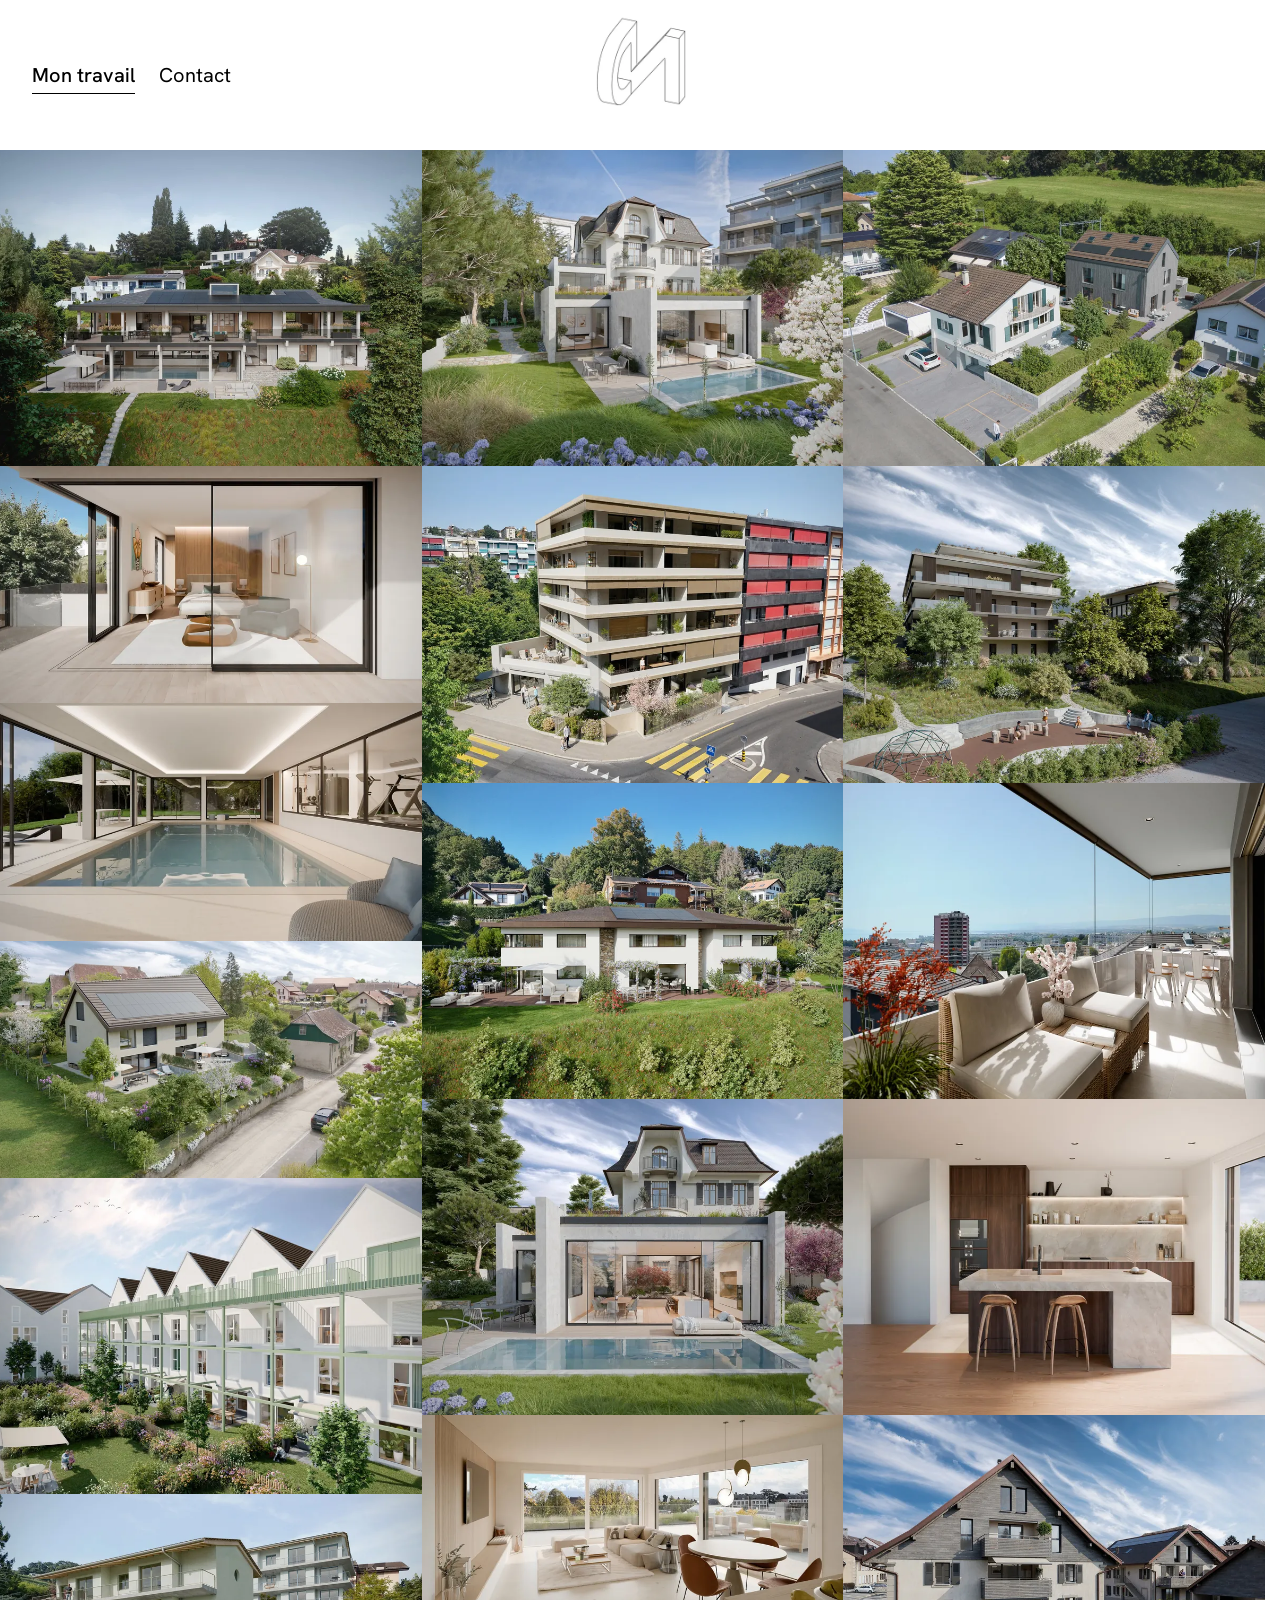
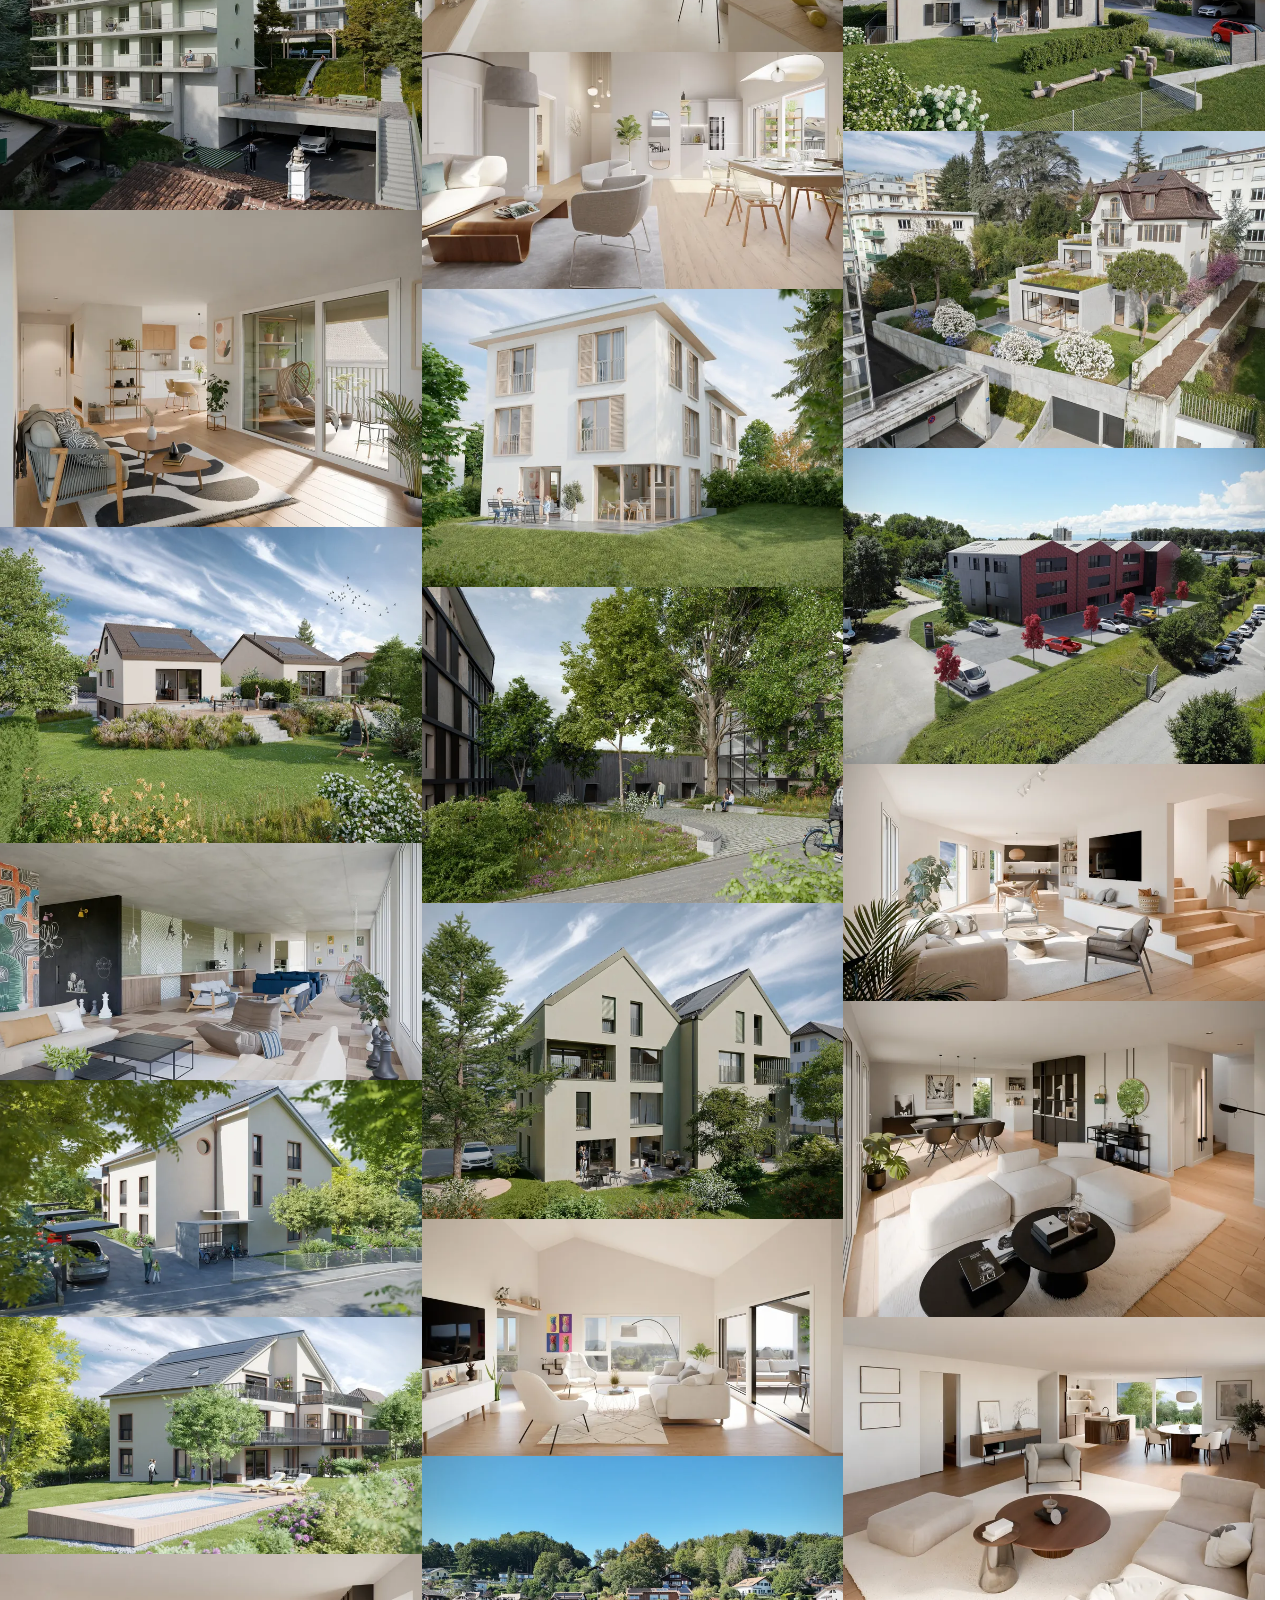
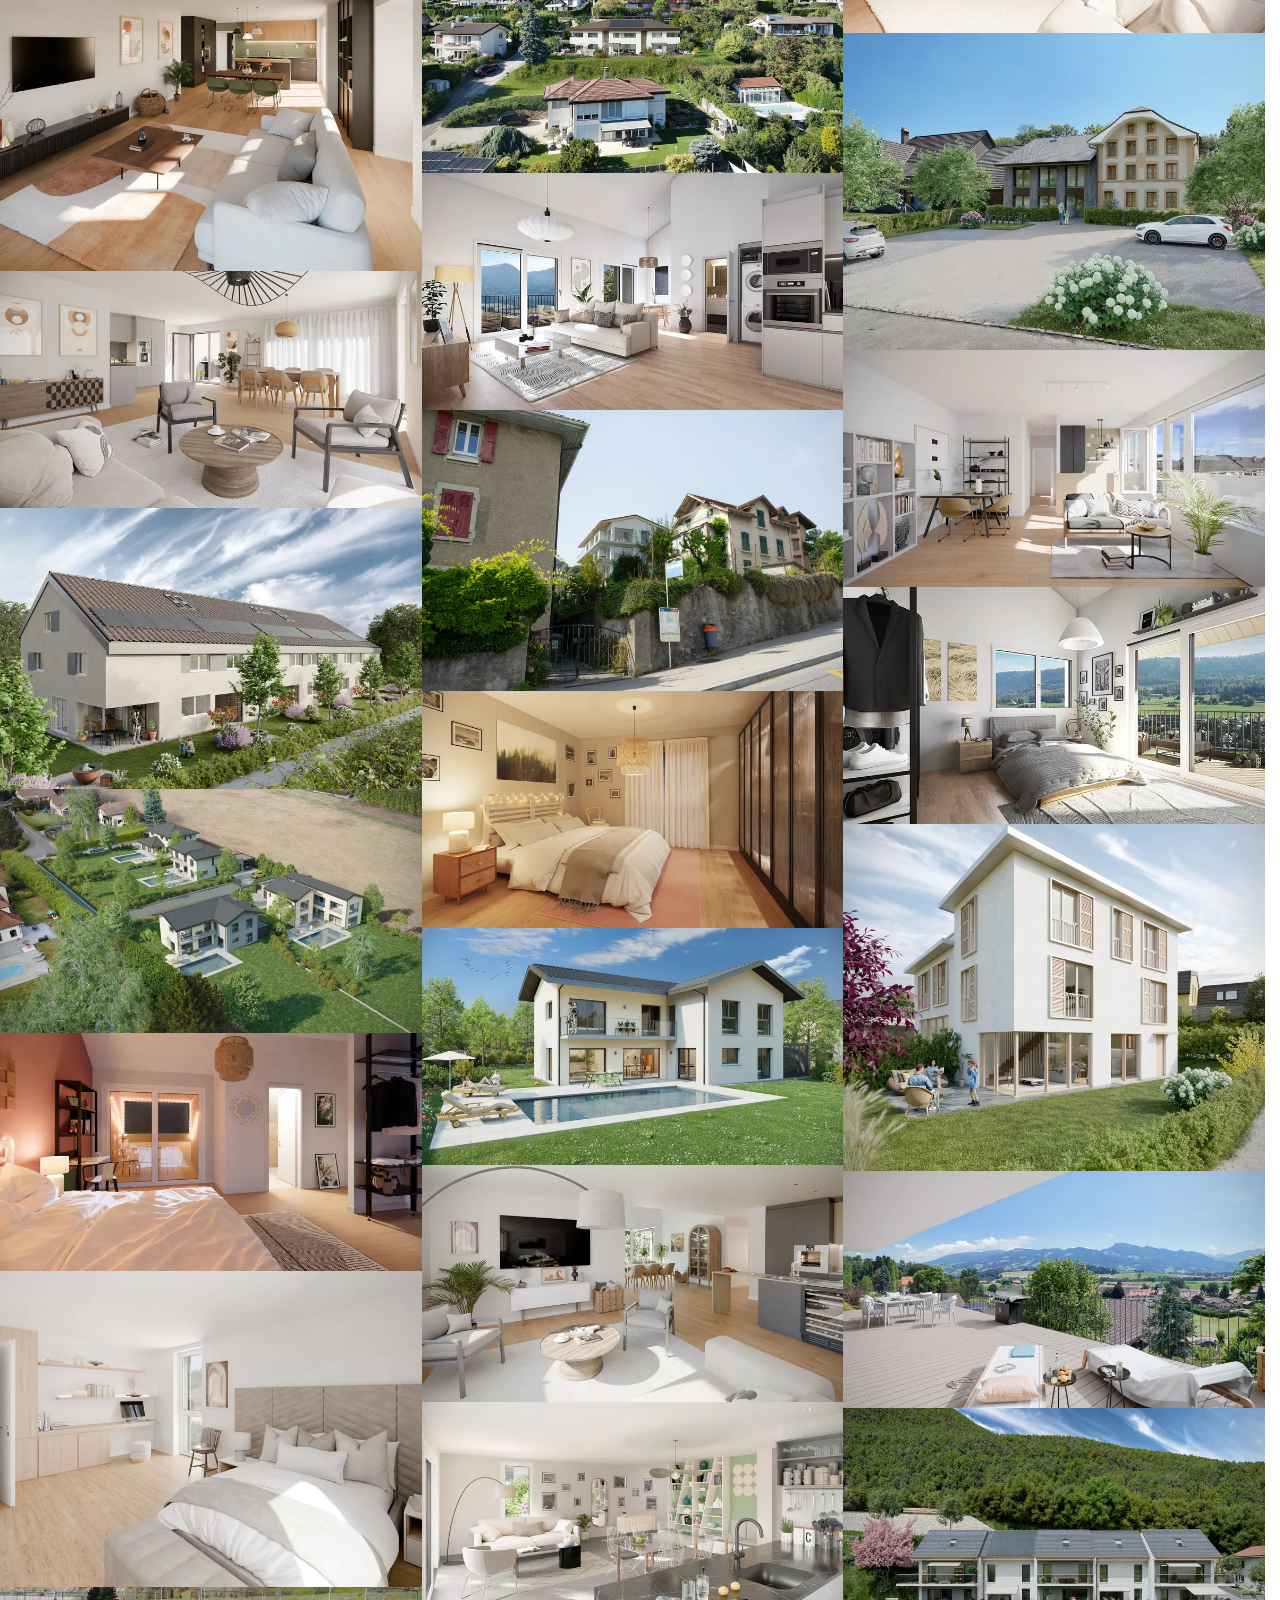
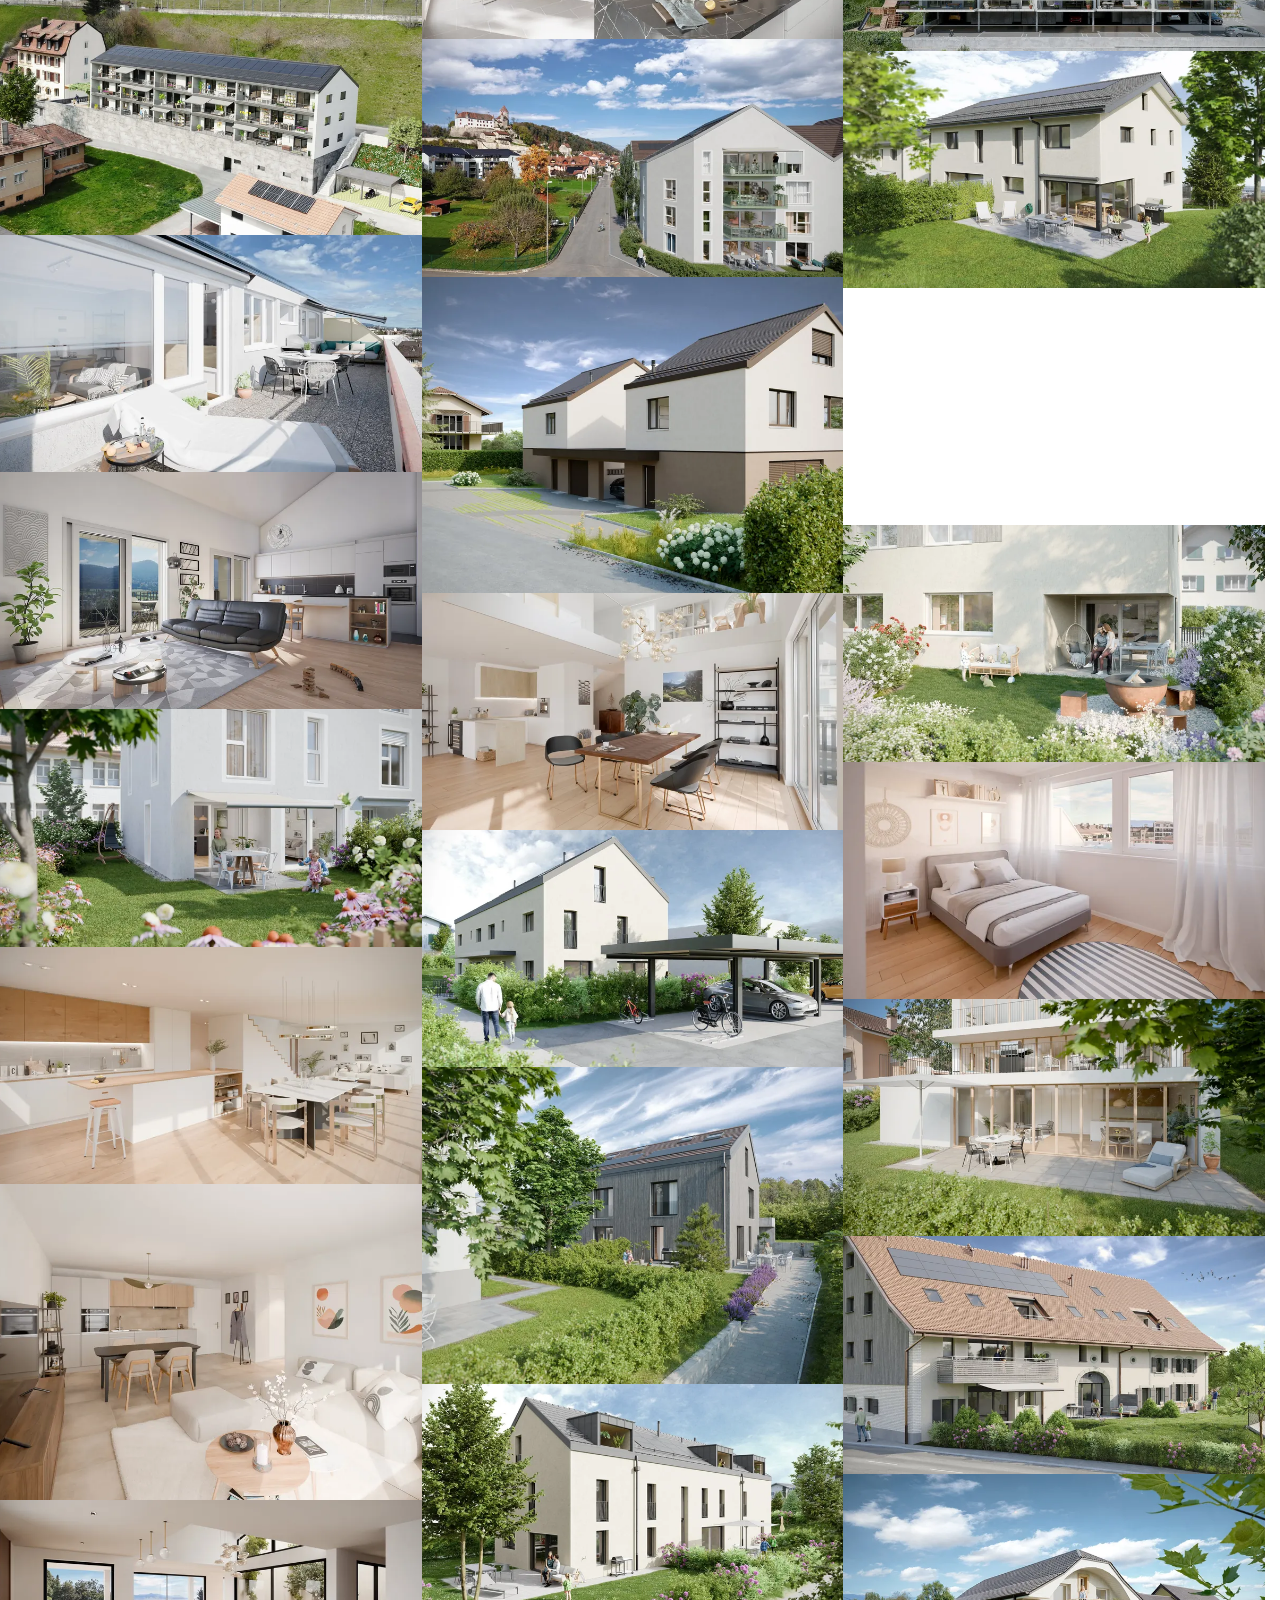
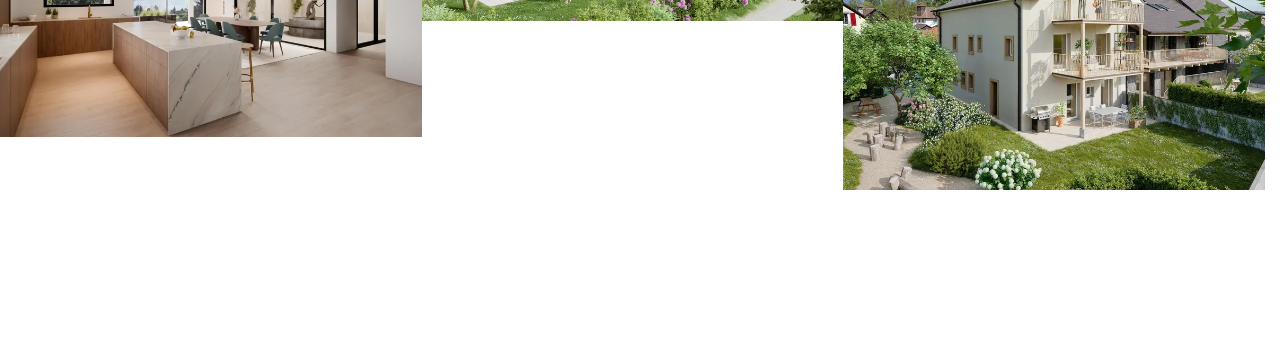
==== index.html @ b3e6cc23 "Publication du site (aperçu, sans CNAME)" ====
<!doctype html>
<html lang="fr">
<head>
<meta charset="utf-8">
<meta name="viewport" content="width=device-width, initial-scale=1">
<title>Nicolas Delacrétaz</title>
<meta name="description" content="Nicolas Delacrétaz, images de synthèse et visualisation architecturale, Lausanne.">
<meta property="og:type" content="website">
<meta property="og:title" content="Nicolas Delacrétaz">
<meta property="og:description" content="Nicolas Delacrétaz, images de synthèse et visualisation architecturale, Lausanne.">
<meta property="og:url" content="https://nicodela.com/">
<meta property="og:image" content="https://nicodela.com/img/full/001-vue-exterieure.jpg">
<meta property="og:image:width" content="2000">
<meta property="og:image:height" content="1500">
<meta property="og:locale" content="fr_CH">
<meta name="twitter:card" content="summary_large_image">
<link rel="icon" href="assets/logo/favicon.png" type="image/png">
<link rel="stylesheet" href="assets/css/fonts.css">
<link rel="stylesheet" href="assets/css/site.css">
<!-- Réglages (tailles et durées) : généré par « build.py html », après site.css pour
     que ses valeurs l'emportent. -->
<link rel="stylesheet" href="assets/css/reglages.css">
<!-- Les vignettes partent à `opacity: 0` et c'est `gallery.js` qui les révèle une à une.
     Sans lui, personne ne poserait `is-loaded` : la grille resterait blanche. -->
<noscript><style>.tile-front img, .tile-front video { opacity: 1; }</style></noscript>
</head>
<body>
<header class="site-header">
  <!-- Bloc de gauche : les deux liens, et sous eux la rangée des filtres. Tous deux ne font
       qu'une seule case de la grille à trois colonnes — celle de gauche —, si bien que la rangée
       des filtres se pose juste sous le trait du lien actif au lieu d'attendre le bas de la bande
       du logo. Ce qui pend sous les liens fait grandir l'en-tête ; les liens, eux, ne bougent pas
       (voir `.header-left`, feuille de style). Sur écran étroit, le bloc se dissout
       (`display: contents`) et les deux liens reprennent chacun un côté du logo. -->
  <div class="header-left">
    <nav class="site-nav" aria-label="Navigation principale">
      <a href="./" class="is-active">Mon travail</a>
      <a href="contact.html" class="">Contact</a>
      <!-- Trait du lien actif. Il vient après les deux liens : c'est une décoration, elle n'a
           rien à dire à un lecteur d'écran, et `nav.js` lui donne la position et la largeur du
           lien actif — au chargement, au redimensionnement et à chaque fois qu'il change. -->
      <span class="nav-bar" aria-hidden="true"></span>
      <!-- Sans JavaScript, le trait reste large de zéro : personne ne le dimensionne, et le lien
           actif ne serait plus signalé du tout sur ordinateur (sur écran étroit, le soulignement
           de texte est déjà de retour). On rend donc le soulignement d'origine et on retire le
           trait, qui n'a plus rien à dire. -->
      <noscript><style>.site-nav a.is-active { text-decoration: underline; text-underline-offset: 5px; } .nav-bar { display: none; }</style></noscript>
    </nav>
    <!-- Rangée des filtres, juste sous les deux liens : `build_html` ne la pose que sur
         l'accueil, seule page qui ait une galerie à filtrer, et laisse le marqueur vide ailleurs.
         Elle vient avec sa rangée de sous-étiquettes, repliée tant que « Image » n'est pas
         choisi. -->
    
  </div>
  <a href="./" class="site-logo" aria-label="Nicolas Delacrétaz, retour à l'accueil">
    <img class="logo-fallback" src="assets/logo/logo-poster.png" data-gif="assets/logo/logo.gif" width="124" height="124" alt="">
    <noscript><style>.logo-fallback[data-gif]{display:none}</style><img class="logo-fallback" src="assets/logo/logo.gif" width="124" height="124" alt=""></noscript>
    <canvas id="logo" width="180" height="180" aria-hidden="true" hidden></canvas>
  </a>
</header>

<main class="gallery">
  <div class="grid" id="grid" role="list">
<div class="cell" data-index="0" role="listitem">
  <div class="tile" data-kind="image" data-full-webp="img/full/001-vue-exterieure.webp" data-full-jpg="img/full/001-vue-exterieure.jpg" data-zoom-webm="" data-zoom-mp4="" data-pano-grid="" data-pano-full="" data-module="" data-w="2000" data-h="1500" data-caption="" data-logo="">
    <button class="tile-front" type="button" aria-label="Agrandir : Vue extérieure" style="--ar: 800 / 600">
      <picture>
        <source type="image/webp" srcset="img/thumb/001-vue-exterieure.webp">
        <img src="img/thumb/001-vue-exterieure.jpg" width="800" height="600" alt="Vue extérieure" loading="eager" decoding="async">
      </picture>
    </button>
  </div>
</div>
<div class="cell" data-index="1" role="listitem">
  <div class="tile" data-kind="image" data-full-webp="img/full/005-vue-exterieure.webp" data-full-jpg="img/full/005-vue-exterieure.jpg" data-zoom-webm="" data-zoom-mp4="" data-pano-grid="" data-pano-full="" data-module="" data-w="2000" data-h="1500" data-caption="" data-logo="">
    <button class="tile-front" type="button" aria-label="Agrandir : Vue extérieure" style="--ar: 800 / 600">
      <picture>
        <source type="image/webp" srcset="img/thumb/005-vue-exterieure.webp">
        <img src="img/thumb/005-vue-exterieure.jpg" width="800" height="600" alt="Vue extérieure" loading="eager" decoding="async">
      </picture>
    </button>
  </div>
</div>
<div class="cell" data-index="2" role="listitem">
  <div class="tile" data-kind="image" data-full-webp="img/full/006-vue-aerienne.webp" data-full-jpg="img/full/006-vue-aerienne.jpg" data-zoom-webm="" data-zoom-mp4="" data-pano-grid="" data-pano-full="" data-module="" data-w="2000" data-h="1500" data-caption="" data-logo="">
    <button class="tile-front" type="button" aria-label="Agrandir : Vue aérienne" style="--ar: 800 / 600">
      <picture>
        <source type="image/webp" srcset="img/thumb/006-vue-aerienne.webp">
        <img src="img/thumb/006-vue-aerienne.jpg" width="800" height="600" alt="Vue aérienne" loading="eager" decoding="async">
      </picture>
    </button>
  </div>
</div>
<div class="cell" data-index="3" role="listitem">
  <div class="tile" data-kind="image" data-full-webp="img/full/007-vue-interieure.webp" data-full-jpg="img/full/007-vue-interieure.jpg" data-zoom-webm="" data-zoom-mp4="" data-pano-grid="" data-pano-full="" data-module="" data-w="2000" data-h="1125" data-caption="" data-logo="">
    <button class="tile-front" type="button" aria-label="Agrandir : Vue intérieure" style="--ar: 800 / 450">
      <picture>
        <source type="image/webp" srcset="img/thumb/007-vue-interieure.webp">
        <img src="img/thumb/007-vue-interieure.jpg" width="800" height="450" alt="Vue intérieure" loading="lazy" decoding="async">
      </picture>
    </button>
  </div>
</div>
<div class="cell" data-index="4" role="listitem">
  <div class="tile" data-kind="image" data-full-webp="img/full/008-vue-aerienne.webp" data-full-jpg="img/full/008-vue-aerienne.jpg" data-zoom-webm="" data-zoom-mp4="" data-pano-grid="" data-pano-full="" data-module="" data-w="2000" data-h="1500" data-caption="" data-logo="">
    <button class="tile-front" type="button" aria-label="Agrandir : Vue aérienne" style="--ar: 800 / 600">
      <picture>
        <source type="image/webp" srcset="img/thumb/008-vue-aerienne.webp">
        <img src="img/thumb/008-vue-aerienne.jpg" width="800" height="600" alt="Vue aérienne" loading="lazy" decoding="async">
      </picture>
    </button>
  </div>
</div>
<div class="cell" data-index="5" role="listitem">
  <div class="tile" data-kind="image" data-full-webp="img/full/009-vue-exterieure.webp" data-full-jpg="img/full/009-vue-exterieure.jpg" data-zoom-webm="" data-zoom-mp4="" data-pano-grid="" data-pano-full="" data-module="" data-w="2000" data-h="1500" data-caption="" data-logo="">
    <button class="tile-front" type="button" aria-label="Agrandir : Vue extérieure" style="--ar: 800 / 600">
      <picture>
        <source type="image/webp" srcset="img/thumb/009-vue-exterieure.webp">
        <img src="img/thumb/009-vue-exterieure.jpg" width="800" height="600" alt="Vue extérieure" loading="lazy" decoding="async">
      </picture>
    </button>
  </div>
</div>
<div class="cell" data-index="6" role="listitem">
  <div class="tile" data-kind="image" data-full-webp="img/full/010-vue-exterieure.webp" data-full-jpg="img/full/010-vue-exterieure.jpg" data-zoom-webm="" data-zoom-mp4="" data-pano-grid="" data-pano-full="" data-module="" data-w="2000" data-h="1125" data-caption="" data-logo="">
    <button class="tile-front" type="button" aria-label="Agrandir : Vue extérieure" style="--ar: 800 / 450">
      <picture>
        <source type="image/webp" srcset="img/thumb/010-vue-exterieure.webp">
        <img src="img/thumb/010-vue-exterieure.jpg" width="800" height="450" alt="Vue extérieure" loading="lazy" decoding="async">
      </picture>
    </button>
  </div>
</div>
<div class="cell" data-index="7" role="listitem">
  <div class="tile" data-kind="image" data-full-webp="img/full/011-vue-aerienne.webp" data-full-jpg="img/full/011-vue-aerienne.jpg" data-zoom-webm="" data-zoom-mp4="" data-pano-grid="" data-pano-full="" data-module="" data-w="2000" data-h="1500" data-caption="" data-logo="">
    <button class="tile-front" type="button" aria-label="Agrandir : Vue aérienne" style="--ar: 800 / 600">
      <picture>
        <source type="image/webp" srcset="img/thumb/011-vue-aerienne.webp">
        <img src="img/thumb/011-vue-aerienne.jpg" width="800" height="600" alt="Vue aérienne" loading="lazy" decoding="async">
      </picture>
    </button>
  </div>
</div>
<div class="cell" data-index="8" role="listitem">
  <div class="tile" data-kind="image" data-full-webp="img/full/012-vue-exterieure.webp" data-full-jpg="img/full/012-vue-exterieure.jpg" data-zoom-webm="" data-zoom-mp4="" data-pano-grid="" data-pano-full="" data-module="" data-w="2000" data-h="1500" data-caption="" data-logo="">
    <button class="tile-front" type="button" aria-label="Agrandir : Vue extérieure" style="--ar: 800 / 600">
      <picture>
        <source type="image/webp" srcset="img/thumb/012-vue-exterieure.webp">
        <img src="img/thumb/012-vue-exterieure.jpg" width="800" height="600" alt="Vue extérieure" loading="lazy" decoding="async">
      </picture>
    </button>
  </div>
</div>
<div class="cell" data-index="9" role="listitem">
  <div class="tile" data-kind="image" data-full-webp="img/full/013-vue-aerienne.webp" data-full-jpg="img/full/013-vue-aerienne.jpg" data-zoom-webm="" data-zoom-mp4="" data-pano-grid="" data-pano-full="" data-module="" data-w="2000" data-h="1126" data-caption="" data-logo="">
    <button class="tile-front" type="button" aria-label="Agrandir : Vue aérienne" style="--ar: 800 / 450">
      <picture>
        <source type="image/webp" srcset="img/thumb/013-vue-aerienne.webp">
        <img src="img/thumb/013-vue-aerienne.jpg" width="800" height="450" alt="Vue aérienne" loading="lazy" decoding="async">
      </picture>
    </button>
  </div>
</div>
<div class="cell" data-index="10" role="listitem">
  <div class="tile" data-kind="image" data-full-webp="img/full/014-vue-exterieure.webp" data-full-jpg="img/full/014-vue-exterieure.jpg" data-zoom-webm="" data-zoom-mp4="" data-pano-grid="" data-pano-full="" data-module="" data-w="2000" data-h="1500" data-caption="" data-logo="">
    <button class="tile-front" type="button" aria-label="Agrandir : Vue extérieure" style="--ar: 800 / 600">
      <picture>
        <source type="image/webp" srcset="img/thumb/014-vue-exterieure.webp">
        <img src="img/thumb/014-vue-exterieure.jpg" width="800" height="600" alt="Vue extérieure" loading="lazy" decoding="async">
      </picture>
    </button>
  </div>
</div>
<div class="cell" data-index="11" role="listitem">
  <div class="tile" data-kind="image" data-full-webp="img/full/015-vue-interieure.webp" data-full-jpg="img/full/015-vue-interieure.jpg" data-zoom-webm="" data-zoom-mp4="" data-pano-grid="" data-pano-full="" data-module="" data-w="2000" data-h="1500" data-caption="" data-logo="">
    <button class="tile-front" type="button" aria-label="Agrandir : Vue intérieure" style="--ar: 800 / 600">
      <picture>
        <source type="image/webp" srcset="img/thumb/015-vue-interieure.webp">
        <img src="img/thumb/015-vue-interieure.jpg" width="800" height="600" alt="Vue intérieure" loading="lazy" decoding="async">
      </picture>
    </button>
  </div>
</div>
<div class="cell" data-index="12" role="listitem">
  <div class="tile" data-kind="image" data-full-webp="img/full/016-vue-exterieure.webp" data-full-jpg="img/full/016-vue-exterieure.jpg" data-zoom-webm="" data-zoom-mp4="" data-pano-grid="" data-pano-full="" data-module="" data-w="2000" data-h="1500" data-caption="" data-logo="">
    <button class="tile-front" type="button" aria-label="Agrandir : Vue extérieure" style="--ar: 800 / 600">
      <picture>
        <source type="image/webp" srcset="img/thumb/016-vue-exterieure.webp">
        <img src="img/thumb/016-vue-exterieure.jpg" width="800" height="600" alt="Vue extérieure" loading="lazy" decoding="async">
      </picture>
    </button>
  </div>
</div>
<div class="cell" data-index="13" role="listitem">
  <div class="tile" data-kind="image" data-full-webp="img/full/017-vue-exterieure.webp" data-full-jpg="img/full/017-vue-exterieure.jpg" data-zoom-webm="" data-zoom-mp4="" data-pano-grid="" data-pano-full="" data-module="" data-w="2000" data-h="1125" data-caption="" data-logo="">
    <button class="tile-front" type="button" aria-label="Agrandir : Vue extérieure" style="--ar: 800 / 450">
      <picture>
        <source type="image/webp" srcset="img/thumb/017-vue-exterieure.webp">
        <img src="img/thumb/017-vue-exterieure.jpg" width="800" height="450" alt="Vue extérieure" loading="lazy" decoding="async">
      </picture>
    </button>
  </div>
</div>
<div class="cell" data-index="14" role="listitem">
  <div class="tile" data-kind="image" data-full-webp="img/full/018-vue-exterieure.webp" data-full-jpg="img/full/018-vue-exterieure.jpg" data-zoom-webm="" data-zoom-mp4="" data-pano-grid="" data-pano-full="" data-module="" data-w="2000" data-h="1500" data-caption="" data-logo="">
    <button class="tile-front" type="button" aria-label="Agrandir : Vue extérieure" style="--ar: 800 / 600">
      <picture>
        <source type="image/webp" srcset="img/thumb/018-vue-exterieure.webp">
        <img src="img/thumb/018-vue-exterieure.jpg" width="800" height="600" alt="Vue extérieure" loading="lazy" decoding="async">
      </picture>
    </button>
  </div>
</div>
<div class="cell" data-index="15" role="listitem">
  <div class="tile" data-kind="image" data-full-webp="img/full/019-vue-aerienne.webp" data-full-jpg="img/full/019-vue-aerienne.jpg" data-zoom-webm="" data-zoom-mp4="" data-pano-grid="" data-pano-full="" data-module="" data-w="2000" data-h="1500" data-caption="" data-logo="">
    <button class="tile-front" type="button" aria-label="Agrandir : Vue aérienne" style="--ar: 800 / 600">
      <picture>
        <source type="image/webp" srcset="img/thumb/019-vue-aerienne.webp">
        <img src="img/thumb/019-vue-aerienne.jpg" width="800" height="600" alt="Vue aérienne" loading="lazy" decoding="async">
      </picture>
    </button>
  </div>
</div>
<div class="cell" data-index="16" role="listitem">
  <div class="tile" data-kind="image" data-full-webp="img/full/020-vue-exterieure.webp" data-full-jpg="img/full/020-vue-exterieure.jpg" data-zoom-webm="" data-zoom-mp4="" data-pano-grid="" data-pano-full="" data-module="" data-w="2000" data-h="1125" data-caption="" data-logo="">
    <button class="tile-front" type="button" aria-label="Agrandir : Vue extérieure" style="--ar: 800 / 450">
      <picture>
        <source type="image/webp" srcset="img/thumb/020-vue-exterieure.webp">
        <img src="img/thumb/020-vue-exterieure.jpg" width="800" height="450" alt="Vue extérieure" loading="lazy" decoding="async">
      </picture>
    </button>
  </div>
</div>
<div class="cell" data-index="17" role="listitem">
  <div class="tile" data-kind="image" data-full-webp="img/full/021-vue-aerienne.webp" data-full-jpg="img/full/021-vue-aerienne.jpg" data-zoom-webm="" data-zoom-mp4="" data-pano-grid="" data-pano-full="" data-module="" data-w="2000" data-h="1500" data-caption="" data-logo="">
    <button class="tile-front" type="button" aria-label="Agrandir : Vue aérienne" style="--ar: 800 / 600">
      <picture>
        <source type="image/webp" srcset="img/thumb/021-vue-aerienne.webp">
        <img src="img/thumb/021-vue-aerienne.jpg" width="800" height="600" alt="Vue aérienne" loading="lazy" decoding="async">
      </picture>
    </button>
  </div>
</div>
<div class="cell" data-index="18" role="listitem">
  <div class="tile" data-kind="image" data-full-webp="img/full/022-vue-interieure.webp" data-full-jpg="img/full/022-vue-interieure.jpg" data-zoom-webm="" data-zoom-mp4="" data-pano-grid="" data-pano-full="" data-module="" data-w="2000" data-h="1500" data-caption="" data-logo="">
    <button class="tile-front" type="button" aria-label="Agrandir : Vue intérieure" style="--ar: 800 / 600">
      <picture>
        <source type="image/webp" srcset="img/thumb/022-vue-interieure.webp">
        <img src="img/thumb/022-vue-interieure.jpg" width="800" height="600" alt="Vue intérieure" loading="lazy" decoding="async">
      </picture>
    </button>
  </div>
</div>
<div class="cell" data-index="19" role="listitem">
  <div class="tile" data-kind="image" data-full-webp="img/full/023-vue-exterieure.webp" data-full-jpg="img/full/023-vue-exterieure.jpg" data-zoom-webm="" data-zoom-mp4="" data-pano-grid="" data-pano-full="" data-module="" data-w="2000" data-h="1409" data-caption="" data-logo="">
    <button class="tile-front" type="button" aria-label="Agrandir : Vue extérieure" style="--ar: 800 / 564">
      <picture>
        <source type="image/webp" srcset="img/thumb/023-vue-exterieure.webp">
        <img src="img/thumb/023-vue-exterieure.jpg" width="800" height="564" alt="Vue extérieure" loading="lazy" decoding="async">
      </picture>
    </button>
  </div>
</div>
<div class="cell" data-index="20" role="listitem">
  <div class="tile" data-kind="image" data-full-webp="img/full/024-vue-interieure.webp" data-full-jpg="img/full/024-vue-interieure.jpg" data-zoom-webm="" data-zoom-mp4="" data-pano-grid="" data-pano-full="" data-module="" data-w="2000" data-h="1499" data-caption="" data-logo="">
    <button class="tile-front" type="button" aria-label="Agrandir : Vue intérieure" style="--ar: 800 / 600">
      <picture>
        <source type="image/webp" srcset="img/thumb/024-vue-interieure.webp">
        <img src="img/thumb/024-vue-interieure.jpg" width="800" height="600" alt="Vue intérieure" loading="lazy" decoding="async">
      </picture>
    </button>
  </div>
</div>
<div class="cell" data-index="21" role="listitem">
  <div class="tile" data-kind="image" data-full-webp="img/full/025-vue-exterieure.webp" data-full-jpg="img/full/025-vue-exterieure.jpg" data-zoom-webm="" data-zoom-mp4="" data-pano-grid="" data-pano-full="" data-module="" data-w="2000" data-h="1500" data-caption="" data-logo="">
    <button class="tile-front" type="button" aria-label="Agrandir : Vue extérieure" style="--ar: 800 / 600">
      <picture>
        <source type="image/webp" srcset="img/thumb/025-vue-exterieure.webp">
        <img src="img/thumb/025-vue-exterieure.jpg" width="800" height="600" alt="Vue extérieure" loading="lazy" decoding="async">
      </picture>
    </button>
  </div>
</div>
<div class="cell" data-index="22" role="listitem">
  <div class="tile" data-kind="image" data-full-webp="img/full/026-vue-exterieure.webp" data-full-jpg="img/full/026-vue-exterieure.jpg" data-zoom-webm="" data-zoom-mp4="" data-pano-grid="" data-pano-full="" data-module="" data-w="2000" data-h="1500" data-caption="" data-logo="">
    <button class="tile-front" type="button" aria-label="Agrandir : Vue extérieure" style="--ar: 800 / 600">
      <picture>
        <source type="image/webp" srcset="img/thumb/026-vue-exterieure.webp">
        <img src="img/thumb/026-vue-exterieure.jpg" width="800" height="600" alt="Vue extérieure" loading="lazy" decoding="async">
      </picture>
    </button>
  </div>
</div>
<div class="cell" data-index="23" role="listitem">
  <div class="tile" data-kind="image" data-full-webp="img/full/027-vue-interieure.webp" data-full-jpg="img/full/027-vue-interieure.jpg" data-zoom-webm="" data-zoom-mp4="" data-pano-grid="" data-pano-full="" data-module="" data-w="2000" data-h="1125" data-caption="" data-logo="">
    <button class="tile-front" type="button" aria-label="Agrandir : Vue intérieure" style="--ar: 800 / 450">
      <picture>
        <source type="image/webp" srcset="img/thumb/027-vue-interieure.webp">
        <img src="img/thumb/027-vue-interieure.jpg" width="800" height="450" alt="Vue intérieure" loading="lazy" decoding="async">
      </picture>
    </button>
  </div>
</div>
<div class="cell" data-index="24" role="listitem">
  <div class="tile" data-kind="image" data-full-webp="img/full/028-vue-exterieure.webp" data-full-jpg="img/full/028-vue-exterieure.jpg" data-zoom-webm="" data-zoom-mp4="" data-pano-grid="" data-pano-full="" data-module="" data-w="2000" data-h="1125" data-caption="" data-logo="">
    <button class="tile-front" type="button" aria-label="Agrandir : Vue extérieure" style="--ar: 800 / 450">
      <picture>
        <source type="image/webp" srcset="img/thumb/028-vue-exterieure.webp">
        <img src="img/thumb/028-vue-exterieure.jpg" width="800" height="450" alt="Vue extérieure" loading="lazy" decoding="async">
      </picture>
    </button>
  </div>
</div>
<div class="cell" data-index="25" role="listitem">
  <div class="tile" data-kind="image" data-full-webp="img/full/029-vue-exterieure.webp" data-full-jpg="img/full/029-vue-exterieure.jpg" data-zoom-webm="" data-zoom-mp4="" data-pano-grid="" data-pano-full="" data-module="" data-w="2000" data-h="1500" data-caption="" data-logo="">
    <button class="tile-front" type="button" aria-label="Agrandir : Vue extérieure" style="--ar: 800 / 600">
      <picture>
        <source type="image/webp" srcset="img/thumb/029-vue-exterieure.webp">
        <img src="img/thumb/029-vue-exterieure.jpg" width="800" height="600" alt="Vue extérieure" loading="lazy" decoding="async">
      </picture>
    </button>
  </div>
</div>
<div class="cell" data-index="26" role="listitem">
  <div class="tile" data-kind="image" data-full-webp="img/full/030-vue-interieure.webp" data-full-jpg="img/full/030-vue-interieure.jpg" data-zoom-webm="" data-zoom-mp4="" data-pano-grid="" data-pano-full="" data-module="" data-w="2000" data-h="1500" data-caption="" data-logo="">
    <button class="tile-front" type="button" aria-label="Agrandir : Vue intérieure" style="--ar: 800 / 600">
      <picture>
        <source type="image/webp" srcset="img/thumb/030-vue-interieure.webp">
        <img src="img/thumb/030-vue-interieure.jpg" width="800" height="600" alt="Vue intérieure" loading="lazy" decoding="async">
      </picture>
    </button>
  </div>
</div>
<div class="cell" data-index="27" role="listitem">
  <div class="tile" data-kind="image" data-full-webp="img/full/031-vue-exterieure.webp" data-full-jpg="img/full/031-vue-exterieure.jpg" data-zoom-webm="" data-zoom-mp4="" data-pano-grid="" data-pano-full="" data-module="" data-w="2000" data-h="1125" data-caption="" data-logo="">
    <button class="tile-front" type="button" aria-label="Agrandir : Vue extérieure" style="--ar: 800 / 450">
      <picture>
        <source type="image/webp" srcset="img/thumb/031-vue-exterieure.webp">
        <img src="img/thumb/031-vue-exterieure.jpg" width="800" height="450" alt="Vue extérieure" loading="lazy" decoding="async">
      </picture>
    </button>
  </div>
</div>
<div class="cell" data-index="28" role="listitem">
  <div class="tile" data-kind="image" data-full-webp="img/full/032-vue-interieure.webp" data-full-jpg="img/full/032-vue-interieure.jpg" data-zoom-webm="" data-zoom-mp4="" data-pano-grid="" data-pano-full="" data-module="" data-w="2000" data-h="1125" data-caption="" data-logo="">
    <button class="tile-front" type="button" aria-label="Agrandir : Vue intérieure" style="--ar: 800 / 450">
      <picture>
        <source type="image/webp" srcset="img/thumb/032-vue-interieure.webp">
        <img src="img/thumb/032-vue-interieure.jpg" width="800" height="450" alt="Vue intérieure" loading="lazy" decoding="async">
      </picture>
    </button>
  </div>
</div>
<div class="cell" data-index="29" role="listitem">
  <div class="tile" data-kind="image" data-full-webp="img/full/033-vue-exterieure.webp" data-full-jpg="img/full/033-vue-exterieure.jpg" data-zoom-webm="" data-zoom-mp4="" data-pano-grid="" data-pano-full="" data-module="" data-w="2000" data-h="1125" data-caption="" data-logo="">
    <button class="tile-front" type="button" aria-label="Agrandir : Vue extérieure" style="--ar: 800 / 450">
      <picture>
        <source type="image/webp" srcset="img/thumb/033-vue-exterieure.webp">
        <img src="img/thumb/033-vue-exterieure.jpg" width="800" height="450" alt="Vue extérieure" loading="lazy" decoding="async">
      </picture>
    </button>
  </div>
</div>
<div class="cell" data-index="30" role="listitem">
  <div class="tile" data-kind="image" data-full-webp="img/full/034-vue-interieure.webp" data-full-jpg="img/full/034-vue-interieure.jpg" data-zoom-webm="" data-zoom-mp4="" data-pano-grid="" data-pano-full="" data-module="" data-w="2000" data-h="1500" data-caption="" data-logo="">
    <button class="tile-front" type="button" aria-label="Agrandir : Vue intérieure" style="--ar: 800 / 600">
      <picture>
        <source type="image/webp" srcset="img/thumb/034-vue-interieure.webp">
        <img src="img/thumb/034-vue-interieure.jpg" width="800" height="600" alt="Vue intérieure" loading="lazy" decoding="async">
      </picture>
    </button>
  </div>
</div>
<div class="cell" data-index="31" role="listitem">
  <div class="tile" data-kind="image" data-full-webp="img/full/035-vue-aerienne.webp" data-full-jpg="img/full/035-vue-aerienne.jpg" data-zoom-webm="" data-zoom-mp4="" data-pano-grid="" data-pano-full="" data-module="" data-w="2000" data-h="1500" data-caption="" data-logo="">
    <button class="tile-front" type="button" aria-label="Agrandir : Vue aérienne" style="--ar: 800 / 600">
      <picture>
        <source type="image/webp" srcset="img/thumb/035-vue-aerienne.webp">
        <img src="img/thumb/035-vue-aerienne.jpg" width="800" height="600" alt="Vue aérienne" loading="lazy" decoding="async">
      </picture>
    </button>
  </div>
</div>
<div class="cell" data-index="32" role="listitem">
  <div class="tile" data-kind="image" data-full-webp="img/full/036-vue-interieure.webp" data-full-jpg="img/full/036-vue-interieure.jpg" data-zoom-webm="" data-zoom-mp4="" data-pano-grid="" data-pano-full="" data-module="" data-w="2000" data-h="1500" data-caption="" data-logo="">
    <button class="tile-front" type="button" aria-label="Agrandir : Vue intérieure" style="--ar: 800 / 600">
      <picture>
        <source type="image/webp" srcset="img/thumb/036-vue-interieure.webp">
        <img src="img/thumb/036-vue-interieure.jpg" width="800" height="600" alt="Vue intérieure" loading="lazy" decoding="async">
      </picture>
    </button>
  </div>
</div>
<div class="cell" data-index="33" role="listitem">
  <div class="tile" data-kind="image" data-full-webp="img/full/037-vue-exterieure.webp" data-full-jpg="img/full/037-vue-exterieure.jpg" data-zoom-webm="" data-zoom-mp4="" data-pano-grid="" data-pano-full="" data-module="" data-w="2000" data-h="1500" data-caption="" data-logo="">
    <button class="tile-front" type="button" aria-label="Agrandir : Vue extérieure" style="--ar: 800 / 600">
      <picture>
        <source type="image/webp" srcset="img/thumb/037-vue-exterieure.webp">
        <img src="img/thumb/037-vue-exterieure.jpg" width="800" height="600" alt="Vue extérieure" loading="lazy" decoding="async">
      </picture>
    </button>
  </div>
</div>
<div class="cell" data-index="34" role="listitem">
  <div class="tile" data-kind="image" data-full-webp="img/full/038-vue-interieure.webp" data-full-jpg="img/full/038-vue-interieure.jpg" data-zoom-webm="" data-zoom-mp4="" data-pano-grid="" data-pano-full="" data-module="" data-w="2000" data-h="1125" data-caption="" data-logo="">
    <button class="tile-front" type="button" aria-label="Agrandir : Vue intérieure" style="--ar: 800 / 450">
      <picture>
        <source type="image/webp" srcset="img/thumb/038-vue-interieure.webp">
        <img src="img/thumb/038-vue-interieure.jpg" width="800" height="450" alt="Vue intérieure" loading="lazy" decoding="async">
      </picture>
    </button>
  </div>
</div>
<div class="cell" data-index="35" role="listitem">
  <div class="tile" data-kind="image" data-full-webp="img/full/039-vue-exterieure.webp" data-full-jpg="img/full/039-vue-exterieure.jpg" data-zoom-webm="" data-zoom-mp4="" data-pano-grid="" data-pano-full="" data-module="" data-w="2000" data-h="1125" data-caption="" data-logo="">
    <button class="tile-front" type="button" aria-label="Agrandir : Vue extérieure" style="--ar: 800 / 450">
      <picture>
        <source type="image/webp" srcset="img/thumb/039-vue-exterieure.webp">
        <img src="img/thumb/039-vue-exterieure.jpg" width="800" height="450" alt="Vue extérieure" loading="lazy" decoding="async">
      </picture>
    </button>
  </div>
</div>
<div class="cell" data-index="36" role="listitem">
  <div class="tile" data-kind="image" data-full-webp="img/full/040-vue-interieure.webp" data-full-jpg="img/full/040-vue-interieure.jpg" data-zoom-webm="" data-zoom-mp4="" data-pano-grid="" data-pano-full="" data-module="" data-w="2000" data-h="1125" data-caption="" data-logo="">
    <button class="tile-front" type="button" aria-label="Agrandir : Vue intérieure" style="--ar: 800 / 450">
      <picture>
        <source type="image/webp" srcset="img/thumb/040-vue-interieure.webp">
        <img src="img/thumb/040-vue-interieure.jpg" width="800" height="450" alt="Vue intérieure" loading="lazy" decoding="async">
      </picture>
    </button>
  </div>
</div>
<div class="cell" data-index="37" role="listitem">
  <div class="tile" data-kind="image" data-full-webp="img/full/041-vue-exterieure.webp" data-full-jpg="img/full/041-vue-exterieure.jpg" data-zoom-webm="" data-zoom-mp4="" data-pano-grid="" data-pano-full="" data-module="" data-w="2000" data-h="1334" data-caption="" data-logo="">
    <button class="tile-front" type="button" aria-label="Agrandir : Vue extérieure" style="--ar: 800 / 533">
      <picture>
        <source type="image/webp" srcset="img/thumb/041-vue-exterieure.webp">
        <img src="img/thumb/041-vue-exterieure.jpg" width="800" height="533" alt="Vue extérieure" loading="lazy" decoding="async">
      </picture>
    </button>
  </div>
</div>
<div class="cell" data-index="38" role="listitem">
  <div class="tile" data-kind="image" data-full-webp="img/full/042-vue-aerienne.webp" data-full-jpg="img/full/042-vue-aerienne.jpg" data-zoom-webm="" data-zoom-mp4="" data-pano-grid="" data-pano-full="" data-module="" data-w="2000" data-h="1334" data-caption="" data-logo="">
    <button class="tile-front" type="button" aria-label="Agrandir : Vue aérienne" style="--ar: 800 / 533">
      <picture>
        <source type="image/webp" srcset="img/thumb/042-vue-aerienne.webp">
        <img src="img/thumb/042-vue-aerienne.jpg" width="800" height="533" alt="Vue aérienne" loading="lazy" decoding="async">
      </picture>
    </button>
  </div>
</div>
<div class="cell" data-index="39" role="listitem">
  <div class="tile" data-kind="image" data-full-webp="img/full/043-vue-interieure.webp" data-full-jpg="img/full/043-vue-interieure.jpg" data-zoom-webm="" data-zoom-mp4="" data-pano-grid="" data-pano-full="" data-module="" data-w="2000" data-h="1125" data-caption="" data-logo="">
    <button class="tile-front" type="button" aria-label="Agrandir : Vue intérieure" style="--ar: 800 / 450">
      <picture>
        <source type="image/webp" srcset="img/thumb/043-vue-interieure.webp">
        <img src="img/thumb/043-vue-interieure.jpg" width="800" height="450" alt="Vue intérieure" loading="lazy" decoding="async">
      </picture>
    </button>
  </div>
</div>
<div class="cell" data-index="40" role="listitem">
  <div class="tile" data-kind="image" data-full-webp="img/full/044-vue-exterieure.webp" data-full-jpg="img/full/044-vue-exterieure.jpg" data-zoom-webm="" data-zoom-mp4="" data-pano-grid="" data-pano-full="" data-module="" data-w="2000" data-h="1125" data-caption="" data-logo="">
    <button class="tile-front" type="button" aria-label="Agrandir : Vue extérieure" style="--ar: 800 / 450">
      <picture>
        <source type="image/webp" srcset="img/thumb/044-vue-exterieure.webp">
        <img src="img/thumb/044-vue-exterieure.jpg" width="800" height="450" alt="Vue extérieure" loading="lazy" decoding="async">
      </picture>
    </button>
  </div>
</div>
<div class="cell" data-index="41" role="listitem">
  <div class="tile" data-kind="image" data-full-webp="img/full/045-vue-aerienne.webp" data-full-jpg="img/full/045-vue-aerienne.jpg" data-zoom-webm="" data-zoom-mp4="" data-pano-grid="" data-pano-full="" data-module="" data-w="2000" data-h="1159" data-caption="" data-logo="">
    <button class="tile-front" type="button" aria-label="Agrandir : Vue aérienne" style="--ar: 800 / 464">
      <picture>
        <source type="image/webp" srcset="img/thumb/045-vue-aerienne.webp">
        <img src="img/thumb/045-vue-aerienne.jpg" width="800" height="464" alt="Vue aérienne" loading="lazy" decoding="async">
      </picture>
    </button>
  </div>
</div>
<div class="cell" data-index="42" role="listitem">
  <div class="tile" data-kind="image" data-full-webp="img/full/046-vue-exterieure.webp" data-full-jpg="img/full/046-vue-exterieure.jpg" data-zoom-webm="" data-zoom-mp4="" data-pano-grid="" data-pano-full="" data-module="" data-w="2000" data-h="1645" data-caption="" data-logo="">
    <button class="tile-front" type="button" aria-label="Agrandir : Vue extérieure" style="--ar: 800 / 658">
      <picture>
        <source type="image/webp" srcset="img/thumb/046-vue-exterieure.webp">
        <img src="img/thumb/046-vue-exterieure.jpg" width="800" height="658" alt="Vue extérieure" loading="lazy" decoding="async">
      </picture>
    </button>
  </div>
</div>
<div class="cell" data-index="43" role="listitem">
  <div class="tile" data-kind="image" data-full-webp="img/full/047-vue-exterieure.webp" data-full-jpg="img/full/047-vue-exterieure.jpg" data-zoom-webm="" data-zoom-mp4="" data-pano-grid="" data-pano-full="" data-module="" data-w="2000" data-h="1125" data-caption="" data-logo="">
    <button class="tile-front" type="button" aria-label="Agrandir : Vue extérieure" style="--ar: 800 / 450">
      <picture>
        <source type="image/webp" srcset="img/thumb/047-vue-exterieure.webp">
        <img src="img/thumb/047-vue-exterieure.jpg" width="800" height="450" alt="Vue extérieure" loading="lazy" decoding="async">
      </picture>
    </button>
  </div>
</div>
<div class="cell" data-index="44" role="listitem">
  <div class="tile" data-kind="image" data-full-webp="img/full/048-vue-interieure.webp" data-full-jpg="img/full/048-vue-interieure.jpg" data-zoom-webm="" data-zoom-mp4="" data-pano-grid="" data-pano-full="" data-module="" data-w="2000" data-h="1125" data-caption="" data-logo="">
    <button class="tile-front" type="button" aria-label="Agrandir : Vue intérieure" style="--ar: 800 / 450">
      <picture>
        <source type="image/webp" srcset="img/thumb/048-vue-interieure.webp">
        <img src="img/thumb/048-vue-interieure.jpg" width="800" height="450" alt="Vue intérieure" loading="lazy" decoding="async">
      </picture>
    </button>
  </div>
</div>
<div class="cell" data-index="45" role="listitem">
  <div class="tile" data-kind="image" data-full-webp="img/full/049-vue-interieure.webp" data-full-jpg="img/full/049-vue-interieure.jpg" data-zoom-webm="" data-zoom-mp4="" data-pano-grid="" data-pano-full="" data-module="" data-w="2000" data-h="1125" data-caption="" data-logo="">
    <button class="tile-front" type="button" aria-label="Agrandir : Vue intérieure" style="--ar: 800 / 450">
      <picture>
        <source type="image/webp" srcset="img/thumb/049-vue-interieure.webp">
        <img src="img/thumb/049-vue-interieure.jpg" width="800" height="450" alt="Vue intérieure" loading="lazy" decoding="async">
      </picture>
    </button>
  </div>
</div>
<div class="cell" data-index="46" role="listitem">
  <div class="tile" data-kind="image" data-full-webp="img/full/050-vue-exterieure.webp" data-full-jpg="img/full/050-vue-exterieure.jpg" data-zoom-webm="" data-zoom-mp4="" data-pano-grid="" data-pano-full="" data-module="" data-w="2000" data-h="1125" data-caption="" data-logo="">
    <button class="tile-front" type="button" aria-label="Agrandir : Vue extérieure" style="--ar: 800 / 450">
      <picture>
        <source type="image/webp" srcset="img/thumb/050-vue-exterieure.webp">
        <img src="img/thumb/050-vue-exterieure.jpg" width="800" height="450" alt="Vue extérieure" loading="lazy" decoding="async">
      </picture>
    </button>
  </div>
</div>
<div class="cell" data-index="47" role="listitem">
  <div class="tile" data-kind="image" data-full-webp="img/full/051-vue-interieure.webp" data-full-jpg="img/full/051-vue-interieure.jpg" data-zoom-webm="" data-zoom-mp4="" data-pano-grid="" data-pano-full="" data-module="" data-w="2000" data-h="1500" data-caption="" data-logo="">
    <button class="tile-front" type="button" aria-label="Agrandir : Vue intérieure" style="--ar: 800 / 600">
      <picture>
        <source type="image/webp" srcset="img/thumb/051-vue-interieure.webp">
        <img src="img/thumb/051-vue-interieure.jpg" width="800" height="600" alt="Vue intérieure" loading="lazy" decoding="async">
      </picture>
    </button>
  </div>
</div>
<div class="cell" data-index="48" role="listitem">
  <div class="tile" data-kind="image" data-full-webp="img/full/052-vue-interieure.webp" data-full-jpg="img/full/052-vue-interieure.jpg" data-zoom-webm="" data-zoom-mp4="" data-pano-grid="" data-pano-full="" data-module="" data-w="2000" data-h="1125" data-caption="" data-logo="">
    <button class="tile-front" type="button" aria-label="Agrandir : Vue intérieure" style="--ar: 800 / 450">
      <picture>
        <source type="image/webp" srcset="img/thumb/052-vue-interieure.webp">
        <img src="img/thumb/052-vue-interieure.jpg" width="800" height="450" alt="Vue intérieure" loading="lazy" decoding="async">
      </picture>
    </button>
  </div>
</div>
<div class="cell" data-index="49" role="listitem">
  <div class="tile" data-kind="image" data-full-webp="img/full/053-vue-aerienne.webp" data-full-jpg="img/full/053-vue-aerienne.jpg" data-zoom-webm="" data-zoom-mp4="" data-pano-grid="" data-pano-full="" data-module="" data-w="2000" data-h="1150" data-caption="" data-logo="">
    <button class="tile-front" type="button" aria-label="Agrandir : Vue aérienne" style="--ar: 800 / 460">
      <picture>
        <source type="image/webp" srcset="img/thumb/053-vue-aerienne.webp">
        <img src="img/thumb/053-vue-aerienne.jpg" width="800" height="460" alt="Vue aérienne" loading="lazy" decoding="async">
      </picture>
    </button>
  </div>
</div>
<div class="cell" data-index="50" role="listitem">
  <div class="tile" data-kind="image" data-full-webp="img/full/054-vue-aerienne.webp" data-full-jpg="img/full/054-vue-aerienne.jpg" data-zoom-webm="" data-zoom-mp4="" data-pano-grid="" data-pano-full="" data-module="" data-w="2000" data-h="1177" data-caption="" data-logo="">
    <button class="tile-front" type="button" aria-label="Agrandir : Vue aérienne" style="--ar: 800 / 471">
      <picture>
        <source type="image/webp" srcset="img/thumb/054-vue-aerienne.webp">
        <img src="img/thumb/054-vue-aerienne.jpg" width="800" height="471" alt="Vue aérienne" loading="lazy" decoding="async">
      </picture>
    </button>
  </div>
</div>
<div class="cell" data-index="51" role="listitem">
  <div class="tile" data-kind="image" data-full-webp="img/full/055-vue-exterieure.webp" data-full-jpg="img/full/055-vue-exterieure.jpg" data-zoom-webm="" data-zoom-mp4="" data-pano-grid="" data-pano-full="" data-module="" data-w="2000" data-h="1125" data-caption="" data-logo="">
    <button class="tile-front" type="button" aria-label="Agrandir : Vue extérieure" style="--ar: 800 / 450">
      <picture>
        <source type="image/webp" srcset="img/thumb/055-vue-exterieure.webp">
        <img src="img/thumb/055-vue-exterieure.jpg" width="800" height="450" alt="Vue extérieure" loading="lazy" decoding="async">
      </picture>
    </button>
  </div>
</div>
<div class="cell" data-index="52" role="listitem">
  <div class="tile" data-kind="image" data-full-webp="img/full/056-vue-exterieure.webp" data-full-jpg="img/full/056-vue-exterieure.jpg" data-zoom-webm="" data-zoom-mp4="" data-pano-grid="" data-pano-full="" data-module="" data-w="2000" data-h="1125" data-caption="" data-logo="">
    <button class="tile-front" type="button" aria-label="Agrandir : Vue extérieure" style="--ar: 800 / 450">
      <picture>
        <source type="image/webp" srcset="img/thumb/056-vue-exterieure.webp">
        <img src="img/thumb/056-vue-exterieure.jpg" width="800" height="450" alt="Vue extérieure" loading="lazy" decoding="async">
      </picture>
    </button>
  </div>
</div>
<div class="cell" data-index="53" role="listitem">
  <div class="tile" data-kind="image" data-full-webp="img/full/057-vue-exterieure.webp" data-full-jpg="img/full/057-vue-exterieure.jpg" data-zoom-webm="" data-zoom-mp4="" data-pano-grid="" data-pano-full="" data-module="" data-w="2000" data-h="1125" data-caption="" data-logo="">
    <button class="tile-front" type="button" aria-label="Agrandir : Vue extérieure" style="--ar: 800 / 450">
      <picture>
        <source type="image/webp" srcset="img/thumb/057-vue-exterieure.webp">
        <img src="img/thumb/057-vue-exterieure.jpg" width="800" height="450" alt="Vue extérieure" loading="lazy" decoding="async">
      </picture>
    </button>
  </div>
</div>
<div class="cell" data-index="54" role="listitem">
  <div class="tile" data-kind="image" data-full-webp="img/full/058-vue-exterieure.webp" data-full-jpg="img/full/058-vue-exterieure.jpg" data-zoom-webm="" data-zoom-mp4="" data-pano-grid="" data-pano-full="" data-module="" data-w="2000" data-h="1500" data-caption="" data-logo="">
    <button class="tile-front" type="button" aria-label="Agrandir : Vue extérieure" style="--ar: 800 / 600">
      <picture>
        <source type="image/webp" srcset="img/thumb/058-vue-exterieure.webp">
        <img src="img/thumb/058-vue-exterieure.jpg" width="800" height="600" alt="Vue extérieure" loading="lazy" decoding="async">
      </picture>
    </button>
  </div>
</div>
<div class="cell" data-index="55" role="listitem">
  <div class="tile" data-kind="image" data-full-webp="img/full/059-vue-interieure.webp" data-full-jpg="img/full/059-vue-interieure.jpg" data-zoom-webm="" data-zoom-mp4="" data-pano-grid="" data-pano-full="" data-module="" data-w="2000" data-h="1125" data-caption="" data-logo="">
    <button class="tile-front" type="button" aria-label="Agrandir : Vue intérieure" style="--ar: 800 / 450">
      <picture>
        <source type="image/webp" srcset="img/thumb/059-vue-interieure.webp">
        <img src="img/thumb/059-vue-interieure.jpg" width="800" height="450" alt="Vue intérieure" loading="lazy" decoding="async">
      </picture>
    </button>
  </div>
</div>
<div class="cell" data-index="56" role="listitem">
  <div class="tile" data-kind="image" data-full-webp="img/full/060-vue-interieure.webp" data-full-jpg="img/full/060-vue-interieure.jpg" data-zoom-webm="" data-zoom-mp4="" data-pano-grid="" data-pano-full="" data-module="" data-w="2000" data-h="1125" data-caption="" data-logo="">
    <button class="tile-front" type="button" aria-label="Agrandir : Vue intérieure" style="--ar: 800 / 450">
      <picture>
        <source type="image/webp" srcset="img/thumb/060-vue-interieure.webp">
        <img src="img/thumb/060-vue-interieure.jpg" width="800" height="450" alt="Vue intérieure" loading="lazy" decoding="async">
      </picture>
    </button>
  </div>
</div>
<div class="cell" data-index="57" role="listitem">
  <div class="tile" data-kind="image" data-full-webp="img/full/061-vue-exterieure.webp" data-full-jpg="img/full/061-vue-exterieure.jpg" data-zoom-webm="" data-zoom-mp4="" data-pano-grid="" data-pano-full="" data-module="" data-w="2000" data-h="1125" data-caption="" data-logo="">
    <button class="tile-front" type="button" aria-label="Agrandir : Vue extérieure" style="--ar: 800 / 450">
      <picture>
        <source type="image/webp" srcset="img/thumb/061-vue-exterieure.webp">
        <img src="img/thumb/061-vue-exterieure.jpg" width="800" height="450" alt="Vue extérieure" loading="lazy" decoding="async">
      </picture>
    </button>
  </div>
</div>
<div class="cell" data-index="58" role="listitem">
  <div class="tile" data-kind="image" data-full-webp="img/full/062-vue-interieure.webp" data-full-jpg="img/full/062-vue-interieure.jpg" data-zoom-webm="" data-zoom-mp4="" data-pano-grid="" data-pano-full="" data-module="" data-w="2000" data-h="1125" data-caption="" data-logo="">
    <button class="tile-front" type="button" aria-label="Agrandir : Vue intérieure" style="--ar: 800 / 450">
      <picture>
        <source type="image/webp" srcset="img/thumb/062-vue-interieure.webp">
        <img src="img/thumb/062-vue-interieure.jpg" width="800" height="450" alt="Vue intérieure" loading="lazy" decoding="async">
      </picture>
    </button>
  </div>
</div>
<div class="cell" data-index="59" role="listitem">
  <div class="tile" data-kind="image" data-full-webp="img/full/063-vue-exterieure.webp" data-full-jpg="img/full/063-vue-exterieure.jpg" data-zoom-webm="" data-zoom-mp4="" data-pano-grid="" data-pano-full="" data-module="" data-w="2000" data-h="1125" data-caption="" data-logo="">
    <button class="tile-front" type="button" aria-label="Agrandir : Vue extérieure" style="--ar: 800 / 450">
      <picture>
        <source type="image/webp" srcset="img/thumb/063-vue-exterieure.webp">
        <img src="img/thumb/063-vue-exterieure.jpg" width="800" height="450" alt="Vue extérieure" loading="lazy" decoding="async">
      </picture>
    </button>
  </div>
</div>
<div class="cell" data-index="60" role="listitem">
  <div class="tile" data-kind="image" data-full-webp="img/full/064-vue-interieure.webp" data-full-jpg="img/full/064-vue-interieure.jpg" data-zoom-webm="" data-zoom-mp4="" data-pano-grid="" data-pano-full="" data-module="" data-w="2000" data-h="1125" data-caption="" data-logo="">
    <button class="tile-front" type="button" aria-label="Agrandir : Vue intérieure" style="--ar: 800 / 450">
      <picture>
        <source type="image/webp" srcset="img/thumb/064-vue-interieure.webp">
        <img src="img/thumb/064-vue-interieure.jpg" width="800" height="450" alt="Vue intérieure" loading="lazy" decoding="async">
      </picture>
    </button>
  </div>
</div>
<div class="cell" data-index="61" role="listitem">
  <div class="tile" data-kind="image" data-full-webp="img/full/065-vue-exterieure.webp" data-full-jpg="img/full/065-vue-exterieure.jpg" data-zoom-webm="" data-zoom-mp4="" data-pano-grid="" data-pano-full="" data-module="" data-w="2000" data-h="1125" data-caption="" data-logo="">
    <button class="tile-front" type="button" aria-label="Agrandir : Vue extérieure" style="--ar: 800 / 450">
      <picture>
        <source type="image/webp" srcset="img/thumb/065-vue-exterieure.webp">
        <img src="img/thumb/065-vue-exterieure.jpg" width="800" height="450" alt="Vue extérieure" loading="lazy" decoding="async">
      </picture>
    </button>
  </div>
</div>
<div class="cell" data-index="62" role="listitem">
  <div class="tile" data-kind="image" data-full-webp="img/full/066-vue-interieure.webp" data-full-jpg="img/full/066-vue-interieure.jpg" data-zoom-webm="" data-zoom-mp4="" data-pano-grid="" data-pano-full="" data-module="" data-w="2000" data-h="1125" data-caption="" data-logo="">
    <button class="tile-front" type="button" aria-label="Agrandir : Vue intérieure" style="--ar: 800 / 450">
      <picture>
        <source type="image/webp" srcset="img/thumb/066-vue-interieure.webp">
        <img src="img/thumb/066-vue-interieure.jpg" width="800" height="450" alt="Vue intérieure" loading="lazy" decoding="async">
      </picture>
    </button>
  </div>
</div>
<div class="cell" data-index="63" role="listitem">
  <div class="tile" data-kind="image" data-full-webp="img/full/067-vue-exterieure.webp" data-full-jpg="img/full/067-vue-exterieure.jpg" data-zoom-webm="" data-zoom-mp4="" data-pano-grid="" data-pano-full="" data-module="" data-w="2000" data-h="1125" data-caption="" data-logo="">
    <button class="tile-front" type="button" aria-label="Agrandir : Vue extérieure" style="--ar: 800 / 450">
      <picture>
        <source type="image/webp" srcset="img/thumb/067-vue-exterieure.webp">
        <img src="img/thumb/067-vue-exterieure.jpg" width="800" height="450" alt="Vue extérieure" loading="lazy" decoding="async">
      </picture>
    </button>
  </div>
</div>
<div class="cell" data-index="64" role="listitem">
  <div class="tile" data-kind="image" data-full-webp="img/full/068-vue-exterieure.webp" data-full-jpg="img/full/068-vue-exterieure.jpg" data-zoom-webm="" data-zoom-mp4="" data-pano-grid="" data-pano-full="" data-module="" data-w="2000" data-h="1500" data-caption="" data-logo="">
    <button class="tile-front" type="button" aria-label="Agrandir : Vue extérieure" style="--ar: 800 / 600">
      <picture>
        <source type="image/webp" srcset="img/thumb/068-vue-exterieure.webp">
        <img src="img/thumb/068-vue-exterieure.jpg" width="800" height="600" alt="Vue extérieure" loading="lazy" decoding="async">
      </picture>
    </button>
  </div>
</div>
<div class="cell" data-index="65" role="listitem">
  <div class="tile" data-kind="image" data-full-webp="img/full/069-vue-interieure.webp" data-full-jpg="img/full/069-vue-interieure.jpg" data-zoom-webm="" data-zoom-mp4="" data-pano-grid="" data-pano-full="" data-module="" data-w="2000" data-h="1500" data-caption="" data-logo="">
    <button class="tile-front" type="button" aria-label="Agrandir : Vue intérieure" style="--ar: 800 / 600">
      <picture>
        <source type="image/webp" srcset="img/thumb/069-vue-interieure.webp">
        <img src="img/thumb/069-vue-interieure.jpg" width="800" height="600" alt="Vue intérieure" loading="lazy" decoding="async">
      </picture>
    </button>
  </div>
</div>
<div class="cell" data-index="66" role="listitem">
  <div class="tile" data-kind="image" data-full-webp="img/full/070-vue-exterieure.webp" data-full-jpg="img/full/070-vue-exterieure.jpg" data-zoom-webm="" data-zoom-mp4="" data-pano-grid="" data-pano-full="" data-module="" data-w="2000" data-h="1125" data-caption="" data-logo="">
    <button class="tile-front" type="button" aria-label="Agrandir : Vue extérieure" style="--ar: 800 / 450">
      <picture>
        <source type="image/webp" srcset="img/thumb/070-vue-exterieure.webp">
        <img src="img/thumb/070-vue-exterieure.jpg" width="800" height="450" alt="Vue extérieure" loading="lazy" decoding="async">
      </picture>
    </button>
  </div>
</div>
<div class="cell" data-index="67" role="listitem">
  <div class="tile" data-kind="image" data-full-webp="img/full/071-vue-exterieure.webp" data-full-jpg="img/full/071-vue-exterieure.jpg" data-zoom-webm="" data-zoom-mp4="" data-pano-grid="" data-pano-full="" data-module="" data-w="2000" data-h="1125" data-caption="" data-logo="">
    <button class="tile-front" type="button" aria-label="Agrandir : Vue extérieure" style="--ar: 800 / 450">
      <picture>
        <source type="image/webp" srcset="img/thumb/071-vue-exterieure.webp">
        <img src="img/thumb/071-vue-exterieure.jpg" width="800" height="450" alt="Vue extérieure" loading="lazy" decoding="async">
      </picture>
    </button>
  </div>
</div>
<div class="cell" data-index="68" role="listitem">
  <div class="tile" data-kind="image" data-full-webp="img/full/072-vue-aerienne.webp" data-full-jpg="img/full/072-vue-aerienne.jpg" data-zoom-webm="" data-zoom-mp4="" data-pano-grid="" data-pano-full="" data-module="" data-w="2000" data-h="1500" data-caption="" data-logo="">
    <button class="tile-front" type="button" aria-label="Agrandir : Vue aérienne" style="--ar: 800 / 600">
      <picture>
        <source type="image/webp" srcset="img/thumb/072-vue-aerienne.webp">
        <img src="img/thumb/072-vue-aerienne.jpg" width="800" height="600" alt="Vue aérienne" loading="lazy" decoding="async">
      </picture>
    </button>
  </div>
</div>
<div class="cell" data-index="69" role="listitem">
  <div class="tile" data-kind="image" data-full-webp="img/full/073-vue-interieure.webp" data-full-jpg="img/full/073-vue-interieure.jpg" data-zoom-webm="" data-zoom-mp4="" data-pano-grid="" data-pano-full="" data-module="" data-w="2000" data-h="1125" data-caption="" data-logo="">
    <button class="tile-front" type="button" aria-label="Agrandir : Vue intérieure" style="--ar: 800 / 450">
      <picture>
        <source type="image/webp" srcset="img/thumb/073-vue-interieure.webp">
        <img src="img/thumb/073-vue-interieure.jpg" width="800" height="450" alt="Vue intérieure" loading="lazy" decoding="async">
      </picture>
    </button>
  </div>
</div>
<div class="cell" data-index="70" role="listitem">
  <div class="tile" data-kind="image" data-full-webp="img/full/074-vue-exterieure.webp" data-full-jpg="img/full/074-vue-exterieure.jpg" data-zoom-webm="" data-zoom-mp4="" data-pano-grid="" data-pano-full="" data-module="" data-w="2000" data-h="1334" data-caption="" data-logo="">
    <button class="tile-front" type="button" aria-label="Agrandir : Vue extérieure" style="--ar: 800 / 533">
      <picture>
        <source type="image/webp" srcset="img/thumb/074-vue-exterieure.webp">
        <img src="img/thumb/074-vue-exterieure.jpg" width="800" height="533" alt="Vue extérieure" loading="lazy" decoding="async">
      </picture>
    </button>
  </div>
</div>
  </div>
</main>
<div class="zoom-backdrop" id="zoom-backdrop" hidden></div>
<button class="to-top" type="button" aria-label="Remonter" hidden>↑</button>
<!-- Le formulaire de contact vit ici, inerte, jusqu'à ce que `gallery.js` le clone au dos de la
     tuile retournée : un <template> n'est ni rendu, ni soumis, ni parcouru par les lecteurs d'écran. -->
<template id="contact-form-template">
<form class="contact-form" action="https://api.web3forms.com/submit" method="POST" data-key="b94933cb-7bd0-41ba-9986-ee2c4ccb145d">
  <input type="hidden" name="access_key" value="b94933cb-7bd0-41ba-9986-ee2c4ccb145d">
  <input type="hidden" name="subject" value="Contact nicodela.com">
  <input type="hidden" name="redirect" value="https://nicodela.com/merci.html">
  <input type="checkbox" name="botcheck" class="hp" tabindex="-1" autocomplete="off" aria-hidden="true">

  <!-- Seuls l'adresse et le message sont exigés : un visiteur qui écrit depuis son adresse
       professionnelle n'a rien d'autre à donner pour qu'on lui réponde. Les champs facultatifs ne
       portent donc aucune marque — c'est « (obligatoire) » qui signale l'exception. -->
  <!-- Un seul champ pour le nom, dans l'ordre où l'on se présente : « Nom / Prénom ». Deux
       champs pour la même chose obligeaient à choisir où écrire — et la moitié des visiteurs
       n'en remplissait qu'un. `autocomplete="name"` : le navigateur y verse le nom complet. -->
  <label>Nom / Prénom
    <input type="text" name="nom" autocomplete="name"></label>

  <label>Entreprise
    <input type="text" name="entreprise" autocomplete="organization"></label>

  <label>E-mail <span class="req">(obligatoire)</span>
    <input type="email" name="email" required autocomplete="email"></label>

  <label>Téléphone
    <input type="tel" name="telephone" autocomplete="tel"></label>

  <!-- Quatre lignes pour commencer : le champ grandit ensuite avec ce qu'on y écrit
       (`contact.js`), plutôt que de faire défiler un texte que l'on vient de taper. -->
  <label>Message <span class="req">(obligatoire)</span>
    <textarea name="message" rows="4" required></textarea></label>

  <button type="submit" class="btn btn-submit">Envoyer</button>
  <p class="form-error" hidden>L'envoi n'a pas abouti. Écrivez-moi directement à <a href="mailto:info@nicodela.com">info@nicodela.com</a>.</p>
</form>
<p class="form-success" hidden>Merci, votre message est envoyé. Je vous réponds rapidement.</p>

</template>
<!-- Les scripts de l'accueil : ils dépendent de ce que le site publie (réglage
     « publication »), et c'est `buildlib.publication` qui en tient l'ordre et les raisons. -->
<!-- La barre du lien actif : posée avant les autres modules, pour qu'elle soit en place
     dès que « Contact » ouvre sa carte sur l'accueil. -->
<script type="module" src="assets/js/nav.js"></script>
<script type="module" src="assets/js/logo.js"></script>
<script type="module" src="assets/js/to-top.js"></script>
<script type="module" src="assets/js/masonry.js"></script>
<script type="module" src="assets/js/gallery.js"></script>
</body>
</html>
---- assets/css/fonts.css ----
/* Hanken Grotesk, SIL Open Font License, auto-hébergée. Généré par build.py fonts. */
@font-face {
  font-family: 'Hanken Grotesk';
  font-style: normal;
  font-weight: 400 500;
  font-display: swap;
  src: url(../fonts/hanken-grotesk-latin-ext.woff2) format('woff2');
  unicode-range: U+0100-02BA, U+02BD-02C5, U+02C7-02CC, U+02CE-02D7, U+02DD-02FF, U+0304, U+0308, U+0329, U+1D00-1DBF, U+1E00-1E9F, U+1EF2-1EFF, U+2020, U+20A0-20AB, U+20AD-20C0, U+2113, U+2C60-2C7F, U+A720-A7FF;
}

@font-face {
  font-family: 'Hanken Grotesk';
  font-style: normal;
  font-weight: 400 500;
  font-display: swap;
  src: url(../fonts/hanken-grotesk-latin.woff2) format('woff2');
  unicode-range: U+0000-00FF, U+0131, U+0152-0153, U+02BB-02BC, U+02C6, U+02DA, U+02DC, U+0304, U+0308, U+0329, U+2000-206F, U+20AC, U+2122, U+2191, U+2193, U+2212, U+2215, U+FEFF, U+FFFD;
}
---- assets/css/site.css ----
:root{--ink: #000000;--paper: #ffffff;--accent: #253551;--zoom-ease: cubic-bezier(.22, .61, .36, 1);--fade-duration: .2s;--entrance-duration: .6s;--pulse-ms: .18s}*,*:before,*:after{box-sizing:border-box}html{scrollbar-gutter:stable;-webkit-text-size-adjust:100%}body{margin:0;background:var(--paper);color:var(--ink);font:400 var(--font-size, 16px)/1.5 "Hanken Grotesk",system-ui,sans-serif}a{color:inherit;text-decoration:none}a:hover{text-decoration:underline}a:focus-visible,button:focus-visible{outline:2px solid var(--accent);outline-offset:2px}.site-header{position:relative;z-index:15;display:grid;grid-template-columns:1fr auto 1fr;grid-template-rows:minmax(var(--header-h, 150px),auto);align-items:center;padding:0 16px 0 32px;gap:12px 16px;transition:opacity var(--dim-duration, .3s)}html.is-image-zoom .site-header{opacity:0;pointer-events:none}html.is-image-zoom .site-header:focus-within{opacity:1}.header-left{grid-column:1;grid-row:1;align-self:start;padding-top:max(0px,calc((var(--header-h, 150px) - 1.5em) / 2));display:flex;flex-direction:column;align-items:flex-start;min-width:0}.site-nav{position:relative;display:flex;gap:24px}.site-logo{grid-column:2;grid-row:1}.site-nav a{font-weight:400;white-space:nowrap;display:inline-block;transform-origin:left center;transition:transform .15s}.site-nav a:hover{text-decoration:none;transform:scale(1.05)}.site-nav a.is-active{font-weight:500}.nav-bar{position:absolute;top:calc(100% + 3px);left:0;width:0;height:1px;background:currentColor;pointer-events:none;transition:left .3s var(--zoom-ease),width .3s var(--zoom-ease)}@keyframes nav-bar-pulse{50%{transform:scaleX(1.25)}}@keyframes nav-link-pulse{50%{transform:scale(1.06)}}.nav-bar.is-pulse{transform-origin:center;animation:nav-bar-pulse var(--pulse-ms, .18s) var(--zoom-ease)}.site-nav a.is-pulse{animation:nav-link-pulse var(--pulse-ms, .18s) var(--zoom-ease)}.site-filters{position:relative;max-width:100%;margin-top:12px;display:flex;flex-wrap:nowrap;align-items:center;gap:20px;padding-bottom:8px;font-size:14px;overflow-x:auto;scrollbar-width:thin;transition:transform .25s var(--zoom-ease),opacity .25s,visibility .25s}.site-filter{flex:0 0 auto;padding:0;border:0;background:none;color:inherit;font:inherit;font-weight:400;line-height:1.5;white-space:nowrap;cursor:pointer;transform-origin:left center;transition:transform .15s}.site-filter:hover{transform:scale(1.05)}.site-filter.is-active{font-weight:500}.filters-bar{position:absolute;top:calc(100% - 5px);left:0;width:0;height:1px;background:currentColor;pointer-events:none;transition:left .3s var(--zoom-ease),width .3s var(--zoom-ease)}.site-filters.is-away{transform:translate(-24px);opacity:0;visibility:hidden}.site-filters.is-entrant{transform:translate(24px);opacity:0;transition:none}.site-subfilters{max-width:100%;max-height:0;overflow:hidden;visibility:hidden;transition:max-height .25s var(--zoom-ease),transform .25s var(--zoom-ease),opacity .25s,visibility .25s}.site-subfilters.is-shown{max-height:48px;visibility:visible}.subfilters-row{position:relative;display:flex;flex-wrap:nowrap;align-items:center;gap:20px;padding:4px 0 8px;font-size:14px;overflow-x:auto;scrollbar-width:thin;transform:translate(-24px);opacity:0;transition:transform .25s var(--zoom-ease),opacity .25s}.site-subfilters.is-shown .subfilters-row{transform:none;opacity:1}.subfilters-bar{position:absolute;top:calc(100% - 5px);left:0;width:0;height:1px;background:currentColor;pointer-events:none;transition:left .3s var(--zoom-ease),width .3s var(--zoom-ease)}.site-subfilters.is-away{transform:translate(-24px);opacity:0;visibility:hidden}.site-subfilters.is-entrant{transform:translate(24px);opacity:0;transition:none}.site-logo{display:block;line-height:0;justify-self:center}.site-logo:hover{text-decoration:none}#logo{width:var(--logo-size, 124px);height:var(--logo-size, 124px);display:block}.logo-fallback{display:block;width:var(--logo-size, 124px);height:var(--logo-size, 124px)}#logo[hidden],.logo-fallback[hidden]{display:none}.btn{display:inline-block;padding:14px 60px;border:1px solid var(--accent);border-radius:300px;color:var(--accent);background:transparent;font:inherit;text-align:center;cursor:pointer;transition:background-color .15s,color .15s}.btn:hover{background:var(--accent);color:var(--paper);text-decoration:none}@media(max-width:639px){.site-header{gap:0 8px;padding:0 16px}.header-left,.site-nav{display:contents}.site-nav a:first-of-type{grid-column:1;grid-row:1;justify-self:start;align-self:end}.site-nav a:last-of-type{grid-column:3;grid-row:1;justify-self:end;align-self:end;transform-origin:right center}.site-filters{grid-column:1 / -1;margin-top:8px}.site-subfilters{grid-column:1 / -1}.site-nav a.is-active{text-decoration:underline;text-underline-offset:5px;text-decoration-thickness:1px}.nav-bar{display:none}.btn{padding:12px 24px}}.to-top{position:fixed;right:16px;bottom:16px;z-index:30;display:none;width:40px;height:40px;padding:0;border:1px solid var(--accent);border-radius:50%;background:var(--paper);color:var(--accent);font:inherit;line-height:1;cursor:pointer;opacity:0;visibility:hidden;transition:opacity .2s,visibility .2s}@media(max-width:639px){.to-top{display:block}}.to-top.is-visible{opacity:1;visibility:visible}.to-top[hidden]{display:none}html.zoom-lock .to-top{opacity:0;visibility:hidden}main{padding:8px 40px 60px}main.gallery{padding:0 0 60px}.grid{margin:0;padding:0;max-width:none}.grid:not(.is-masonry){display:grid;grid-template-columns:repeat(3,1fr);gap:0}@media(max-width:1023px){.grid:not(.is-masonry){grid-template-columns:repeat(2,1fr)}}@media(max-width:639px){.grid:not(.is-masonry){grid-template-columns:1fr}main{padding:8px 20px 40px}}.grid.is-masonry{display:flex;align-items:flex-start;gap:0}.col{flex:1 1 0;min-width:0;display:flex;flex-direction:column;gap:0}.cell{margin:0;transition:opacity var(--dim-duration, .3s)}.cell.is-filtering-out,.cell.is-filtering-in{opacity:0}.cell.is-filtered-out{display:none}.grid.is-entering .cell{opacity:0;transform:translateY(24px);transition:opacity var(--entrance-duration) var(--zoom-ease),transform var(--entrance-duration) var(--zoom-ease)}.grid.is-entering.is-entered .cell{opacity:1;transform:none}.tile{display:block;position:relative;width:100%;color:inherit;transition:visibility var(--dim-duration, .3s)}.tile-front{position:relative;aspect-ratio:var(--ar, 4 / 3);overflow:hidden;display:block;width:100%;padding:0;border:0;background:none;color:inherit;font:inherit;cursor:pointer}@media(hover:hover)and (pointer:fine){.cell:hover .tile:not(.is-fixed) .tile-front picture,.cell:hover .tile:not(.is-fixed) .tile-front canvas,.cell:hover .tile:not(.is-fixed) .tile-front .tile-3d,.cell:hover .tile:not(.is-fixed) .tile-front video{transform:scale(var(--hover-scale, 1.015))}}.grid.is-pulse .tile-front picture,.grid.is-pulse .tile-front canvas,.grid.is-pulse .tile-front .tile-3d,.grid.is-pulse .tile-front video{transform:scale(var(--hover-scale, 1.015))}.tile.is-fixed .tile-front{backface-visibility:hidden}.tile picture,.tile img,.tile video{display:block;width:100%;height:auto}.tile-front picture{position:absolute;inset:-1px;width:auto;height:auto;transform-origin:center;transition:transform var(--hover-ms, .3s) var(--zoom-ease)}.tile-front img{width:100%;height:100%;object-fit:cover}.tile-front video{position:absolute;inset:-1px;width:calc(100% + 2px);height:calc(100% + 2px);object-fit:cover;transform-origin:center;transition:transform var(--hover-ms, .3s) var(--zoom-ease)}.tile-front canvas{position:absolute;inset:-1px;width:calc(100% + 2px);height:calc(100% + 2px);display:block;transform-origin:center;touch-action:pan-y;user-select:none;-webkit-user-select:none;opacity:0;transition:opacity var(--thumb-fade, .5s) ease-out,transform var(--hover-ms, .3s) var(--zoom-ease)}.tile-front canvas.is-ready{opacity:1}.tile-front .tile-3d{position:absolute;inset:-1px;width:calc(100% + 2px);height:calc(100% + 2px);display:block;transform-origin:center;touch-action:pan-y;user-select:none;-webkit-user-select:none;opacity:0;transition:opacity var(--thumb-fade, .5s) ease-out,transform var(--hover-ms, .3s) var(--zoom-ease)}.tile-front .tile-3d.is-ready{opacity:1}.tile-front canvas.tile-pano{cursor:grab}.tile-front canvas.tile-pano.is-dragging{cursor:grabbing}.pano-badge{position:absolute;right:8px;bottom:8px;display:flex;padding:4px;border-radius:999px;background:#0006;color:var(--paper);line-height:0;opacity:.85;pointer-events:none;transition:opacity var(--dim-duration, .3s)}.pano-badge svg{display:block}.pano-badge text{font-family:Hanken Grotesk,system-ui,sans-serif;font-weight:500}.tile.is-fixed .pano-badge{opacity:0}.tile-front img,.tile-front video{opacity:0;transition:opacity var(--thumb-fade, .5s) ease-out}.tile-front img.is-loaded,.tile-front video.is-loaded{opacity:1}.tile .tile-hd{backface-visibility:hidden}.tile-front:focus-visible{outline:2px solid var(--accent);outline-offset:2px}.tile .tile-hd{position:absolute;inset:0;width:100%;height:100%;object-fit:cover;opacity:0;transition:opacity var(--hd-fade, .15s);pointer-events:none}.tile .tile-hd.is-ready{opacity:1}.tile.is-fixed .tile-hd{object-fit:contain}.grid.is-zoomed .cell:not(.is-open){opacity:0;pointer-events:none}.grid.is-zoomed .cell:not(.is-open) .tile{visibility:hidden}.tile.is-fixed{position:fixed;z-index:20;cursor:pointer;transform-style:preserve-3d;will-change:transform;transition:transform var(--zoom-duration, .65s) var(--zoom-ease),opacity var(--dim-duration, .3s)}.tile.is-fixed .tile-front{height:100%;aspect-ratio:auto}.tile.is-fixed .tile-front picture,.tile.is-fixed .tile-front video{inset:0;transform:none}.tile.is-fixed .tile-front canvas{inset:0;transform:none;width:100%;height:100%;touch-action:none}.tile.is-fixed .tile-front .tile-3d{inset:0;transform:none;width:100%;height:100%;touch-action:none}.tile.is-fixed picture,.tile.is-fixed img,.tile.is-fixed video{width:100%;height:100%;object-fit:contain}.tile.is-fixed video{width:100%;height:100%}.tile.is-fading{opacity:0}.tile.is-fixed.is-morphing{transition:left var(--dim-duration, .3s) var(--zoom-ease),top var(--dim-duration, .3s) var(--zoom-ease),width var(--dim-duration, .3s) var(--zoom-ease),height var(--dim-duration, .3s) var(--zoom-ease),transform var(--zoom-duration, .65s) var(--zoom-ease),opacity var(--dim-duration, .3s)}.tile.is-fixed.is-morphing picture,.tile.is-fixed.is-morphing img,.tile.is-fixed.is-morphing video,.tile.is-fixed.is-morphing .tile-hd{object-fit:cover}.tile.is-fixed.is-boxing{transition:left var(--zoom-duration, .65s) var(--zoom-ease),top var(--zoom-duration, .65s) var(--zoom-ease),width var(--zoom-duration, .65s) var(--zoom-ease),height var(--zoom-duration, .65s) var(--zoom-ease),opacity var(--dim-duration, .3s)}.zoom-close{position:absolute;top:12px;right:12px;z-index:2;width:36px;height:36px;padding:0;border:0;border-radius:999px;background:none;color:var(--ink);cursor:pointer;opacity:0;transition:opacity var(--meta-duration, .5s) var(--zoom-ease),transform .15s}html[data-os=mac] .zoom-close{left:12px;right:auto}.zoom-close.is-in{opacity:1}.zoom-close:before,.zoom-close:after{content:"";position:absolute;top:50%;left:50%;width:18px;height:1px;background:currentColor}.zoom-close:before{transform:translate(-50%,-50%) rotate(45deg)}.zoom-close:after{transform:translate(-50%,-50%) rotate(-45deg)}.zoom-close:hover{transform:scale(1.12)}.zoom-close--pano{background:#0006;color:var(--paper)}.tile-back .zoom-close{top:8px;right:8px}html[data-os=mac] .tile-back .zoom-close{left:8px;right:auto}.zoom-backdrop{position:fixed;inset:0;z-index:10;cursor:pointer;background:transparent}html.zoom-lock{overflow:hidden}.zoom-meta{position:fixed;z-index:20;display:grid;grid-template-columns:minmax(0,1fr) auto minmax(0,1fr);align-items:center;gap:16px;pointer-events:none;transition:opacity var(--dim-duration, .3s)}.zoom-meta.is-out{opacity:0}.zoom-caption{margin:0;min-width:0;font-size:var(--font-size, 16px);font-weight:400;color:var(--ink);text-align:left;overflow:hidden;white-space:nowrap;text-overflow:ellipsis}.zoom-logo{justify-self:end;height:40px;width:auto;object-fit:contain}.zoom-logo[hidden]{display:none}.zoom-caption,.zoom-logo{opacity:0;transition:opacity var(--meta-duration, .5s) var(--zoom-ease),transform var(--meta-duration, .5s) var(--zoom-ease)}.zoom-caption{transform:translate(-24px)}.zoom-logo{transform:translate(24px)}.zoom-meta.is-in .zoom-caption,.zoom-meta.is-in .zoom-logo{opacity:1;transform:none}.zoom-meta.is-swap .zoom-caption,.zoom-meta.is-swap .zoom-logo{transform:none;transition:opacity var(--fade-duration)}.zoom-meta.is-in.is-stepping .zoom-caption,.zoom-meta.is-in.is-stepping .zoom-logo{opacity:0;transform:none;transition:opacity var(--fade-duration)}.zoom-arrows{display:flex;align-items:center;justify-content:center;gap:16px}.zoom-arrow{position:relative;width:36px;height:36px;padding:0;border:0;background:none;color:var(--ink);cursor:pointer;opacity:.55;pointer-events:auto;transition:opacity .15s,transform .15s}.zoom-arrow:hover{opacity:1;transform:scale(1.12)}.zoom-arrow:before{content:"";position:absolute;top:50%;left:50%;width:12px;height:12px;border-left:1px solid currentColor;border-bottom:1px solid currentColor}.zoom-arrow--prev:before{transform:translate(-40%,-50%) rotate(45deg)}.zoom-arrow--next:before{transform:translate(-60%,-50%) rotate(-135deg)}@media(prefers-reduced-motion:reduce){:root:root{--zoom-duration: 0ms;--flip-duration: 0ms;--dim-duration: 0ms;--fade-duration: 0ms;--relayout-duration: 0ms;--entrance-duration: 0ms;--hover-ms: 0ms;--hd-fade: 0ms;--thumb-fade: 0ms;--pulse-ms: 0ms}.site-nav a.is-pulse,.nav-bar.is-pulse{animation:none}.tile.is-fixed.is-flipped.is-pulsing.is-pulse{transform:perspective(1400px) rotateY(180deg)}.tile .tile-hd{transition-duration:0ms}.tile-front img,.tile-front video{transition-duration:0ms}.tile-front picture,.tile-front video{transition-duration:0ms}.tile-front canvas,.tile-front .tile-3d{transition-duration:0ms}.tile,.to-top,.site-nav a{transition-duration:0ms}.site-nav a:hover{transform:none}.nav-bar,.site-filter{transition-duration:0ms}.site-filter:hover{transform:none}.filters-bar,.site-filters{transition-duration:0ms}.site-filters.is-away,.site-filters.is-entrant{transform:none}.site-subfilters,.subfilters-row,.subfilters-bar{transition-duration:0ms}.subfilters-row,.site-subfilters.is-away,.site-subfilters.is-entrant{transform:none}.zoom-meta .zoom-caption,.zoom-meta .zoom-logo{transform:none;transition:opacity var(--meta-duration, .5s)}.zoom-arrow{transition-duration:0ms}.zoom-arrow:hover{transform:none}.zoom-close{transition-duration:0ms}.zoom-close:hover{transform:none}}.tile.is-flipped{transform:perspective(1400px) rotateY(180deg)}.tile.is-fixed.is-flipped{transition:transform var(--flip-duration, .9s) var(--zoom-ease),opacity var(--fade-duration)}.tile.is-fixed.is-flipped.is-pulsing{transition:transform var(--pulse-ms, .18s) var(--zoom-ease),opacity var(--fade-duration)}.tile.is-fixed.is-flipped.is-pulsing.is-pulse{transform:perspective(1400px) rotateY(180deg) scale(1.015)}.tile.is-fixed.is-flipped.is-turning{transform:perspective(1400px) rotateY(540deg);transition:transform var(--flip-duration, .9s) var(--zoom-ease),opacity var(--fade-duration)}.tile-back{position:absolute;left:50%;top:50%;transform:translate(-50%,-50%) rotateY(180deg);width:min(560px,92vw);height:auto;min-height:min(640px,88vh);max-height:88vh;backface-visibility:hidden;background:var(--paper);overflow:auto;padding:24px;box-shadow:0 10px 40px #00000026;text-align:left;cursor:auto}.tile-back[data-sent]{display:flex;flex-direction:column}.tile-sent{flex:1;display:flex;flex-direction:column;align-items:center;justify-content:center;gap:8px;text-align:center}.tile-sent p{margin:0;font-size:20px}.tile-sent:focus{outline:none}.tile-back h2{margin:0;font-size:22px;font-weight:500}.tile-back .contact-form{margin-top:12px;gap:8px}.tile-back .contact-form label{line-height:1.25}.tile-back .contact-form input,.tile-back .contact-form textarea{margin-top:4px;padding:6px 10px}.tile-back .btn-submit{padding:8px 32px}.tile-back .form-success{font-size:var(--font-size, 16px);margin-top:12px}.contact{max-width:1100px;margin:40px auto 0;display:grid;grid-template-columns:1fr 2fr;gap:48px}.contact h1{margin:0;font-size:clamp(40px,6vw,64px);font-weight:400;line-height:1.05}.contact-body p{margin:0 0 16px}.contact-body a{text-decoration:underline}@media(max-width:639px){.contact{grid-template-columns:1fr;gap:24px;margin-top:16px}}.contact-form{margin-top:24px;display:grid;gap:20px}.contact-form label{display:block;font-weight:500}.contact-form .req{font-weight:400;opacity:.6;font-size:14px}.contact-form input[type=text],.contact-form input[type=email],.contact-form input[type=tel],.contact-form textarea{display:block;width:100%;margin-top:6px;padding:10px 12px;border:1px solid #bbb;border-radius:4px;font:inherit;color:inherit;background:var(--paper);transition:box-shadow .15s,border-color .15s}.contact-form textarea{resize:none;overflow:hidden}.contact-form input:focus,.contact-form textarea:focus{outline:none;border-color:#555;box-shadow:0 0 0 4px #0000000f,0 2px 12px #0000001f}.hp{position:absolute;left:-9999px;width:1px;height:1px;opacity:0}.btn-submit{justify-self:start}.btn-submit:disabled,.contact-form.is-busy .btn-submit{opacity:.5;cursor:progress}.form-error{color:#9b1c1c;margin:0}.form-success{font-size:20px;margin-top:24px}.site-footer{text-align:center;padding:80px 20px 40px}.site-footer p{margin:0}
---- assets/css/reglages.css ----
/* Fichier généré par « build.py html ». Ne pas modifier à la main : les valeurs
   viennent de content/reglages.json (page http://localhost:8765/reglages). */
:root {
  --logo-size: 118px;
  --header-h: 150px;
  --font-size: 20px;
  --zoom-duration: 650ms;
  --flip-duration: 900ms;
  --relayout-duration: 700ms;
  --dim-duration: 300ms;
  --hd-fade: 150ms;
  --thumb-fade: 500ms;
  --hover-ms: 300ms;
  --hover-scale: 1.1;
  --meta-duration: 500ms;
}
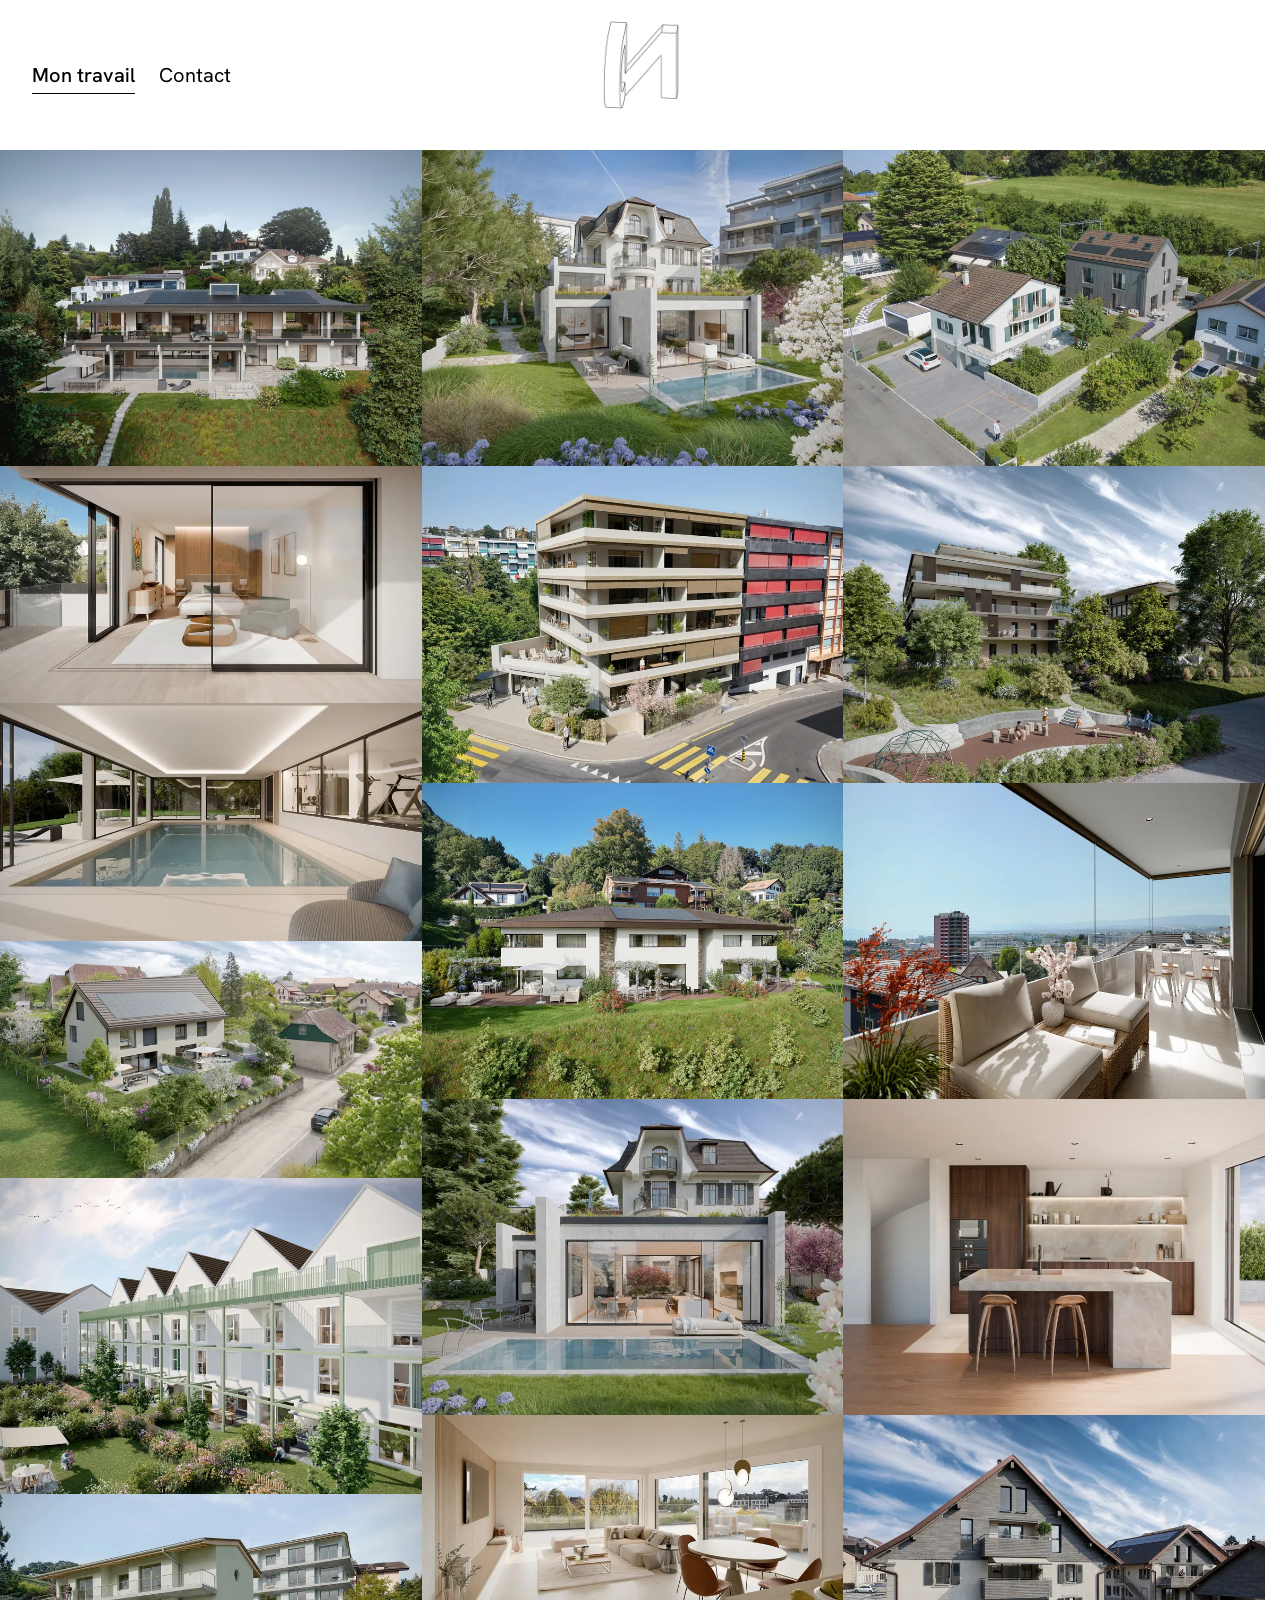
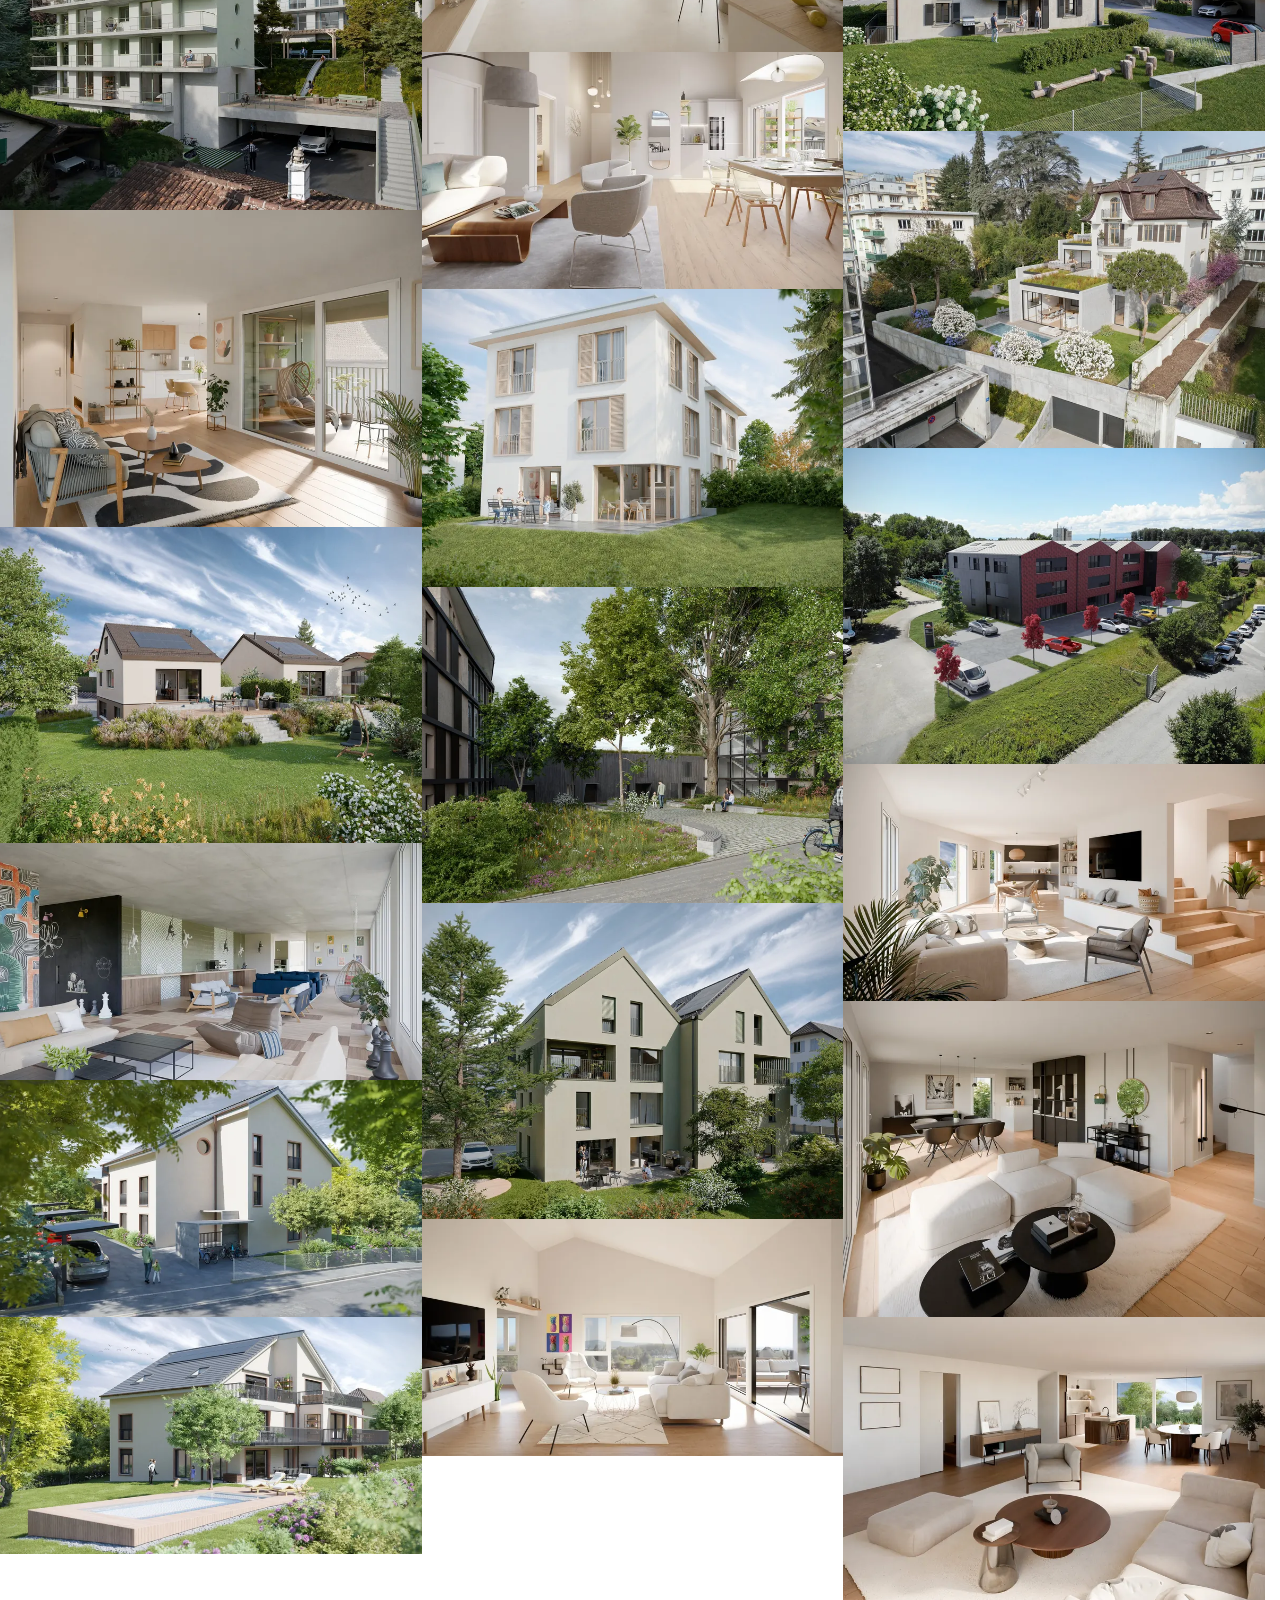
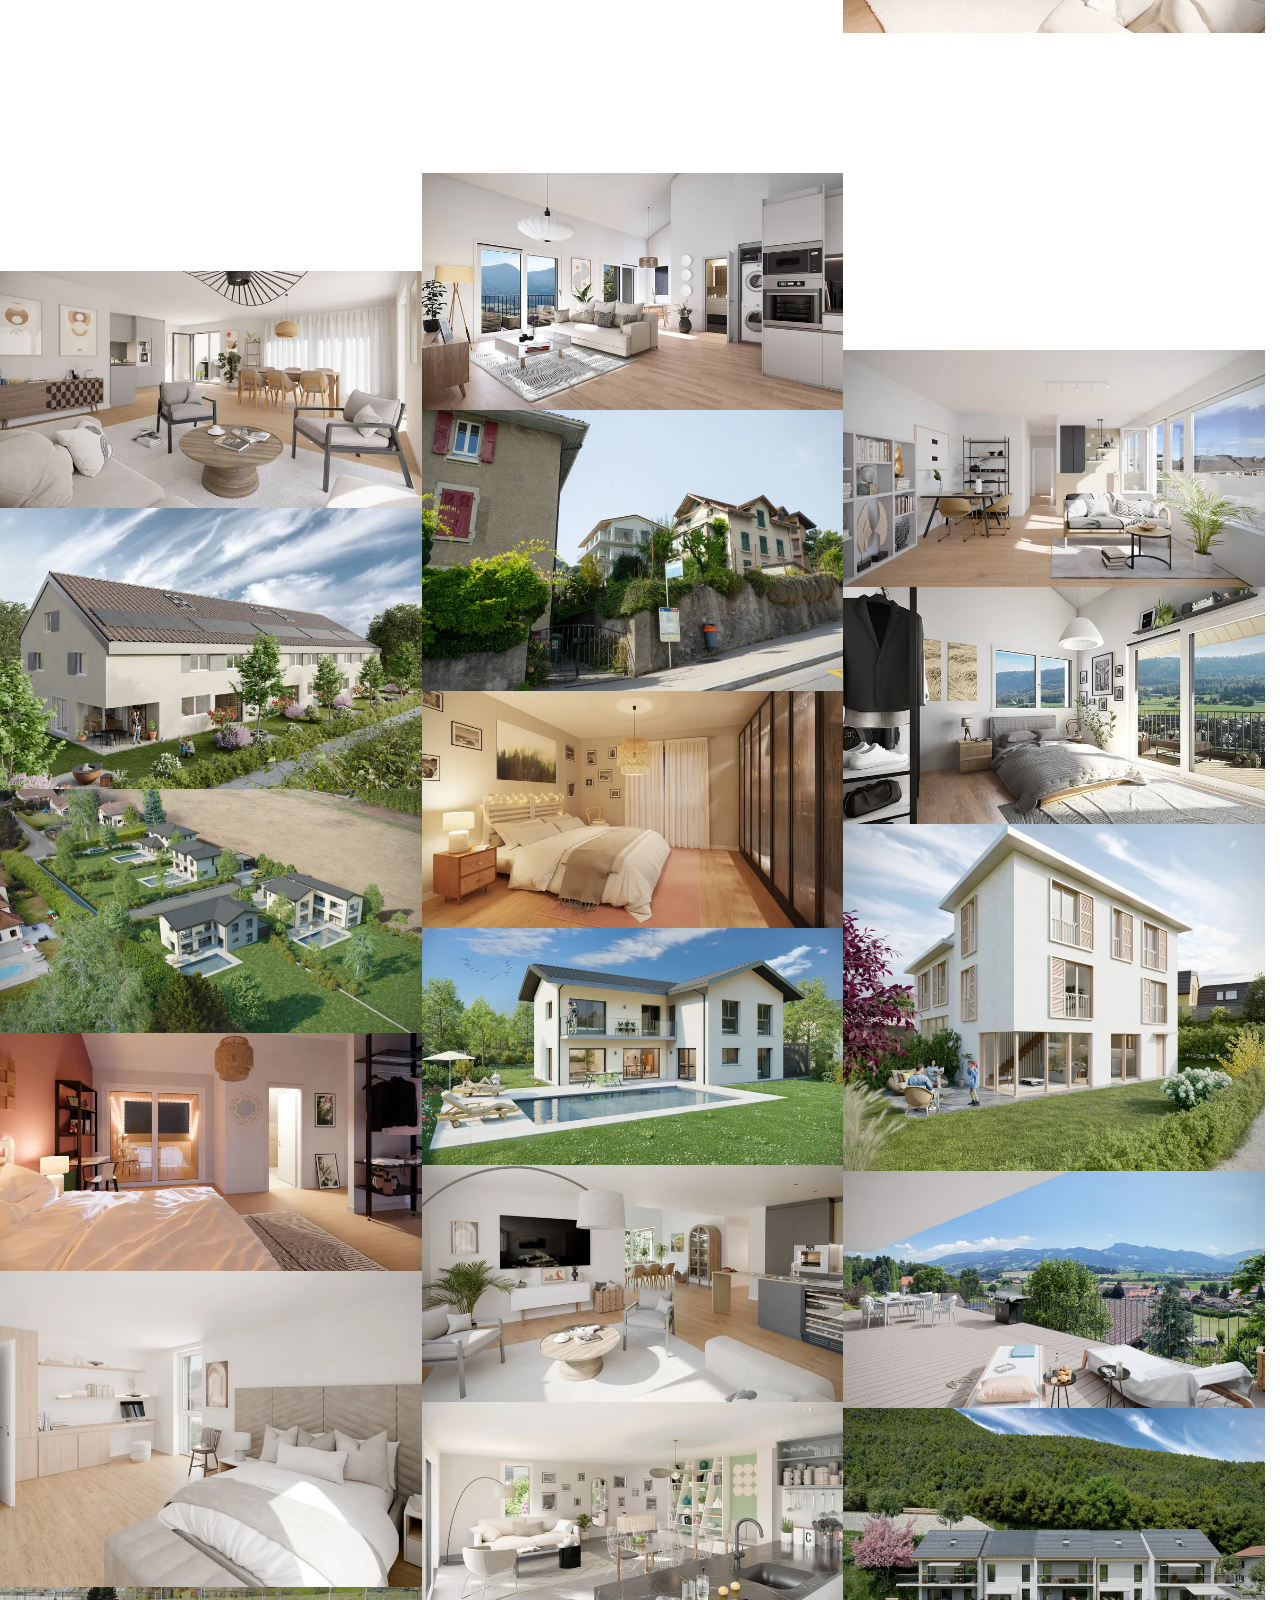
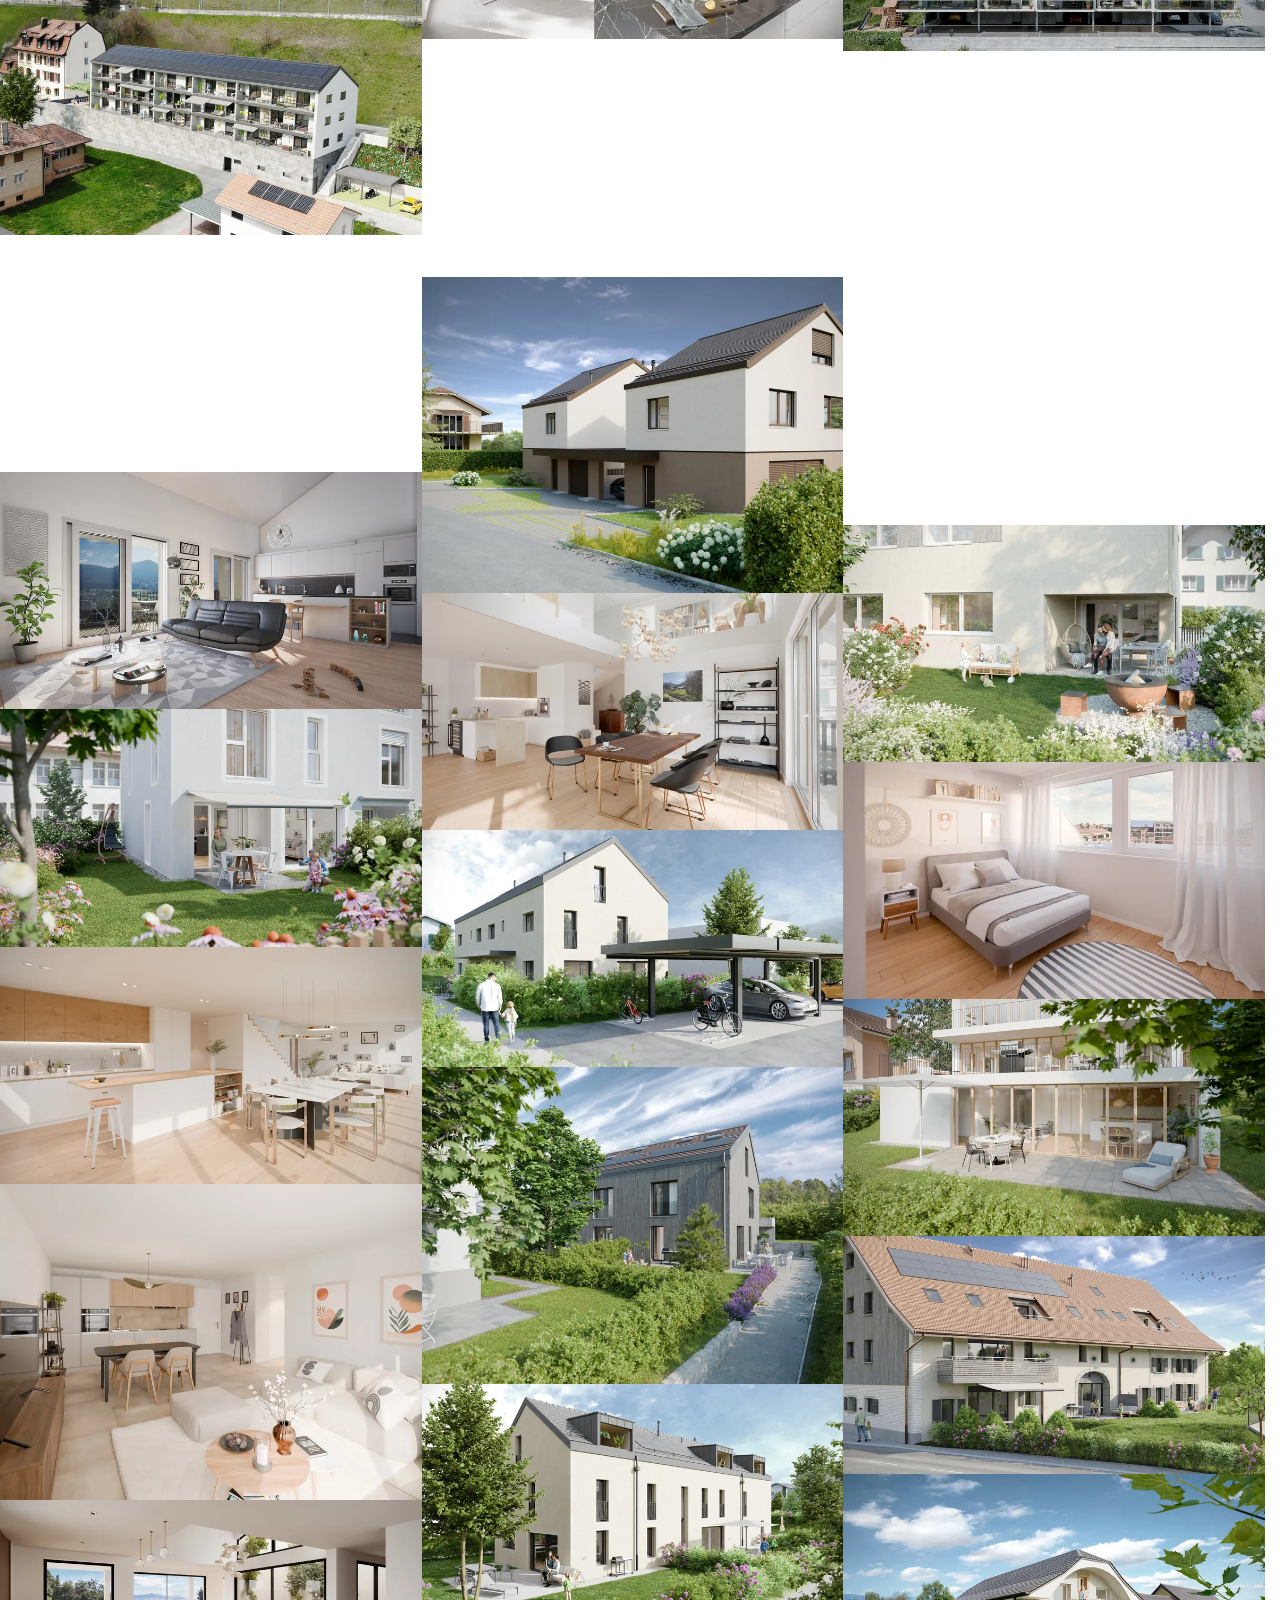
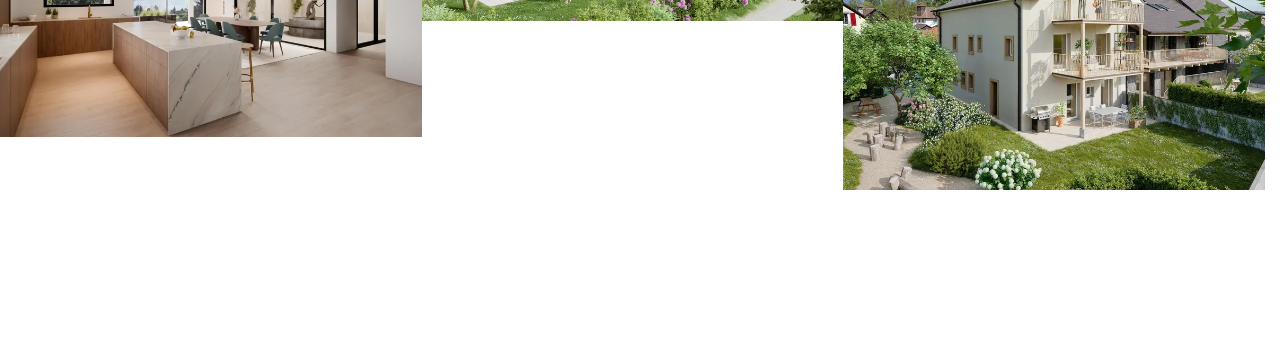
==== commit 20742c1a: "Publication du site (aperçu, sans CNAME)" ====
--- a/index.html
+++ b/index.html
@@ -8,8 +8,8 @@
 <meta property="og:type" content="website">
 <meta property="og:title" content="Nicolas Delacrétaz">
 <meta property="og:description" content="Nicolas Delacrétaz, images de synthèse et visualisation architecturale, Lausanne.">
-<meta property="og:url" content="https://nicodela.com/">
-<meta property="og:image" content="https://nicodela.com/img/full/001-vue-exterieure.jpg">
+<meta property="og:url" content="https://nicodela.ch/">
+<meta property="og:image" content="https://nicodela.ch/img/full/001-vue-exterieure.jpg">
 <meta property="og:image:width" content="2000">
 <meta property="og:image:height" content="1500">
 <meta property="og:locale" content="fr_CH">
@@ -780,8 +780,8 @@
 <template id="contact-form-template">
 <form class="contact-form" action="https://api.web3forms.com/submit" method="POST" data-key="b94933cb-7bd0-41ba-9986-ee2c4ccb145d">
   <input type="hidden" name="access_key" value="b94933cb-7bd0-41ba-9986-ee2c4ccb145d">
-  <input type="hidden" name="subject" value="Contact nicodela.com">
-  <input type="hidden" name="redirect" value="https://nicodela.com/merci.html">
+  <input type="hidden" name="subject" value="Contact nicodela.ch">
+  <input type="hidden" name="redirect" value="https://nicodela.ch/merci.html">
   <input type="checkbox" name="botcheck" class="hp" tabindex="-1" autocomplete="off" aria-hidden="true">
 
   <!-- Seuls l'adresse et le message sont exigés : un visiteur qui écrit depuis son adresse
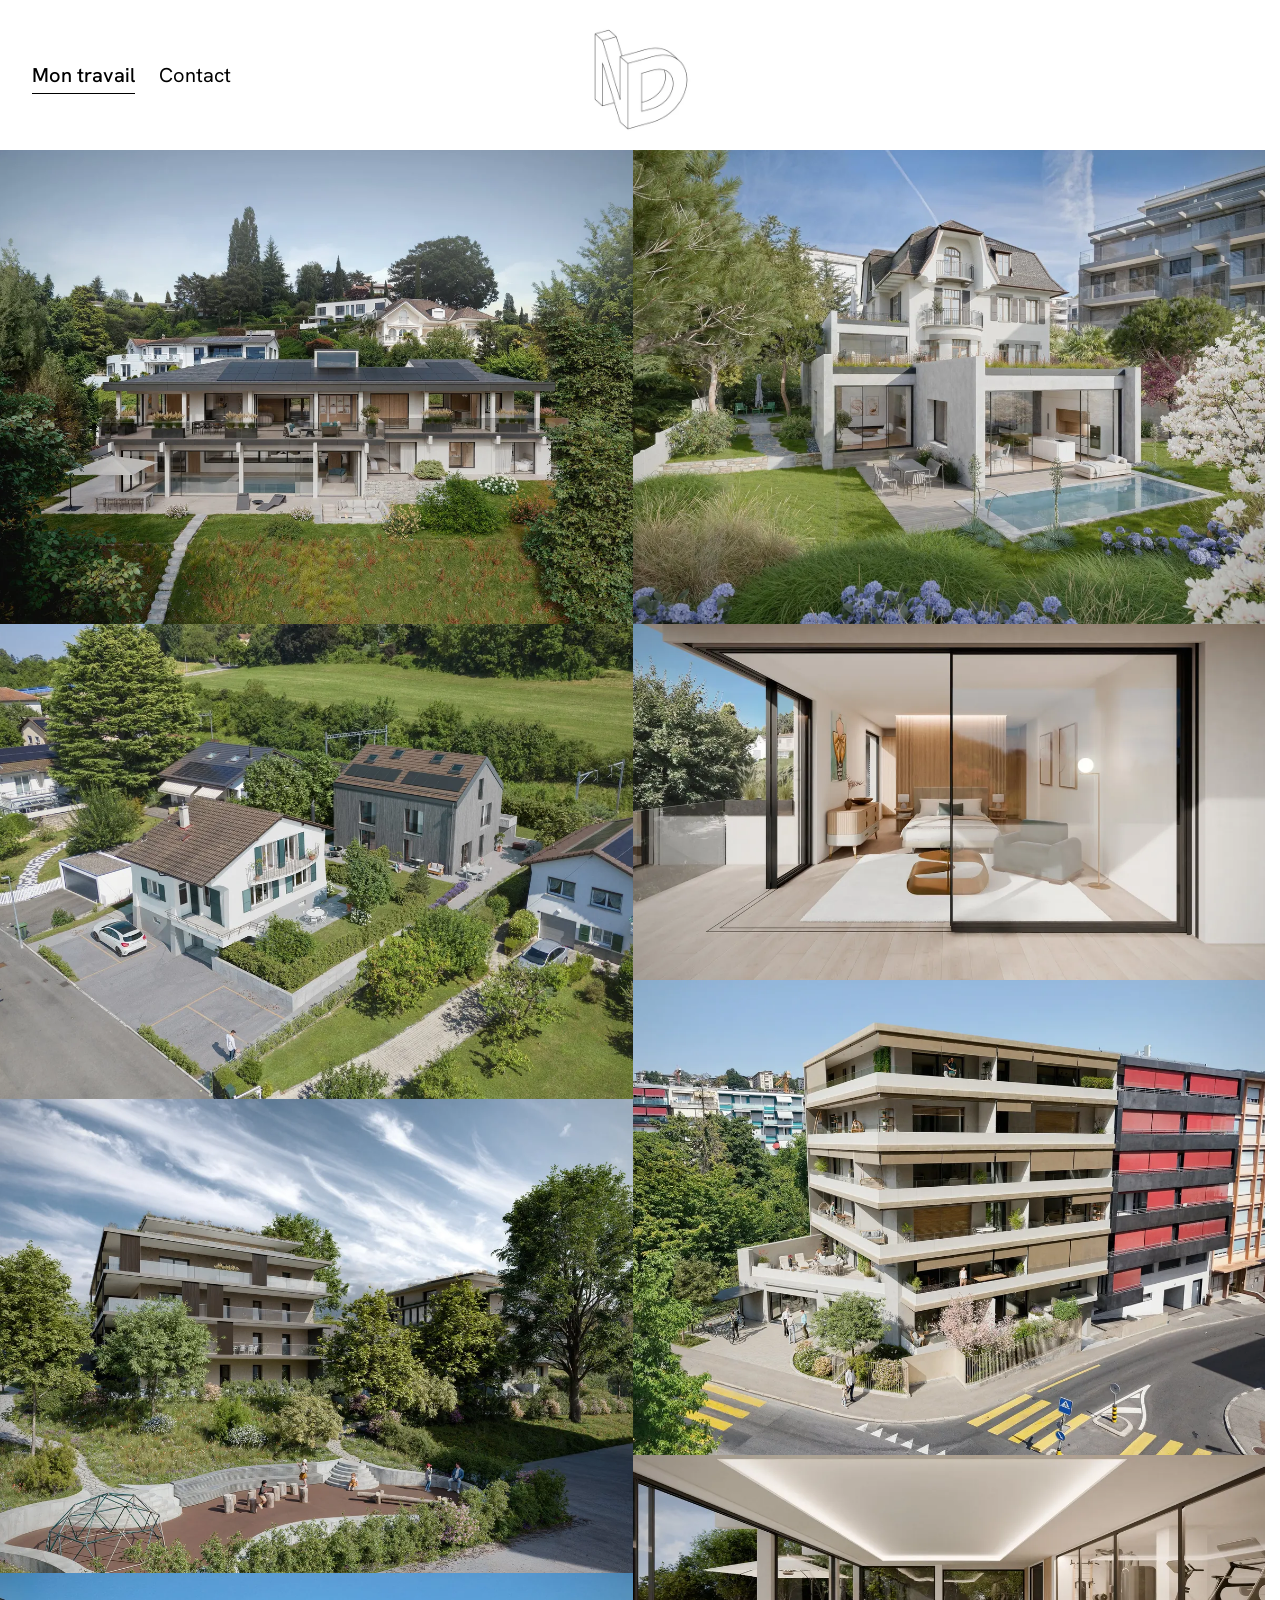
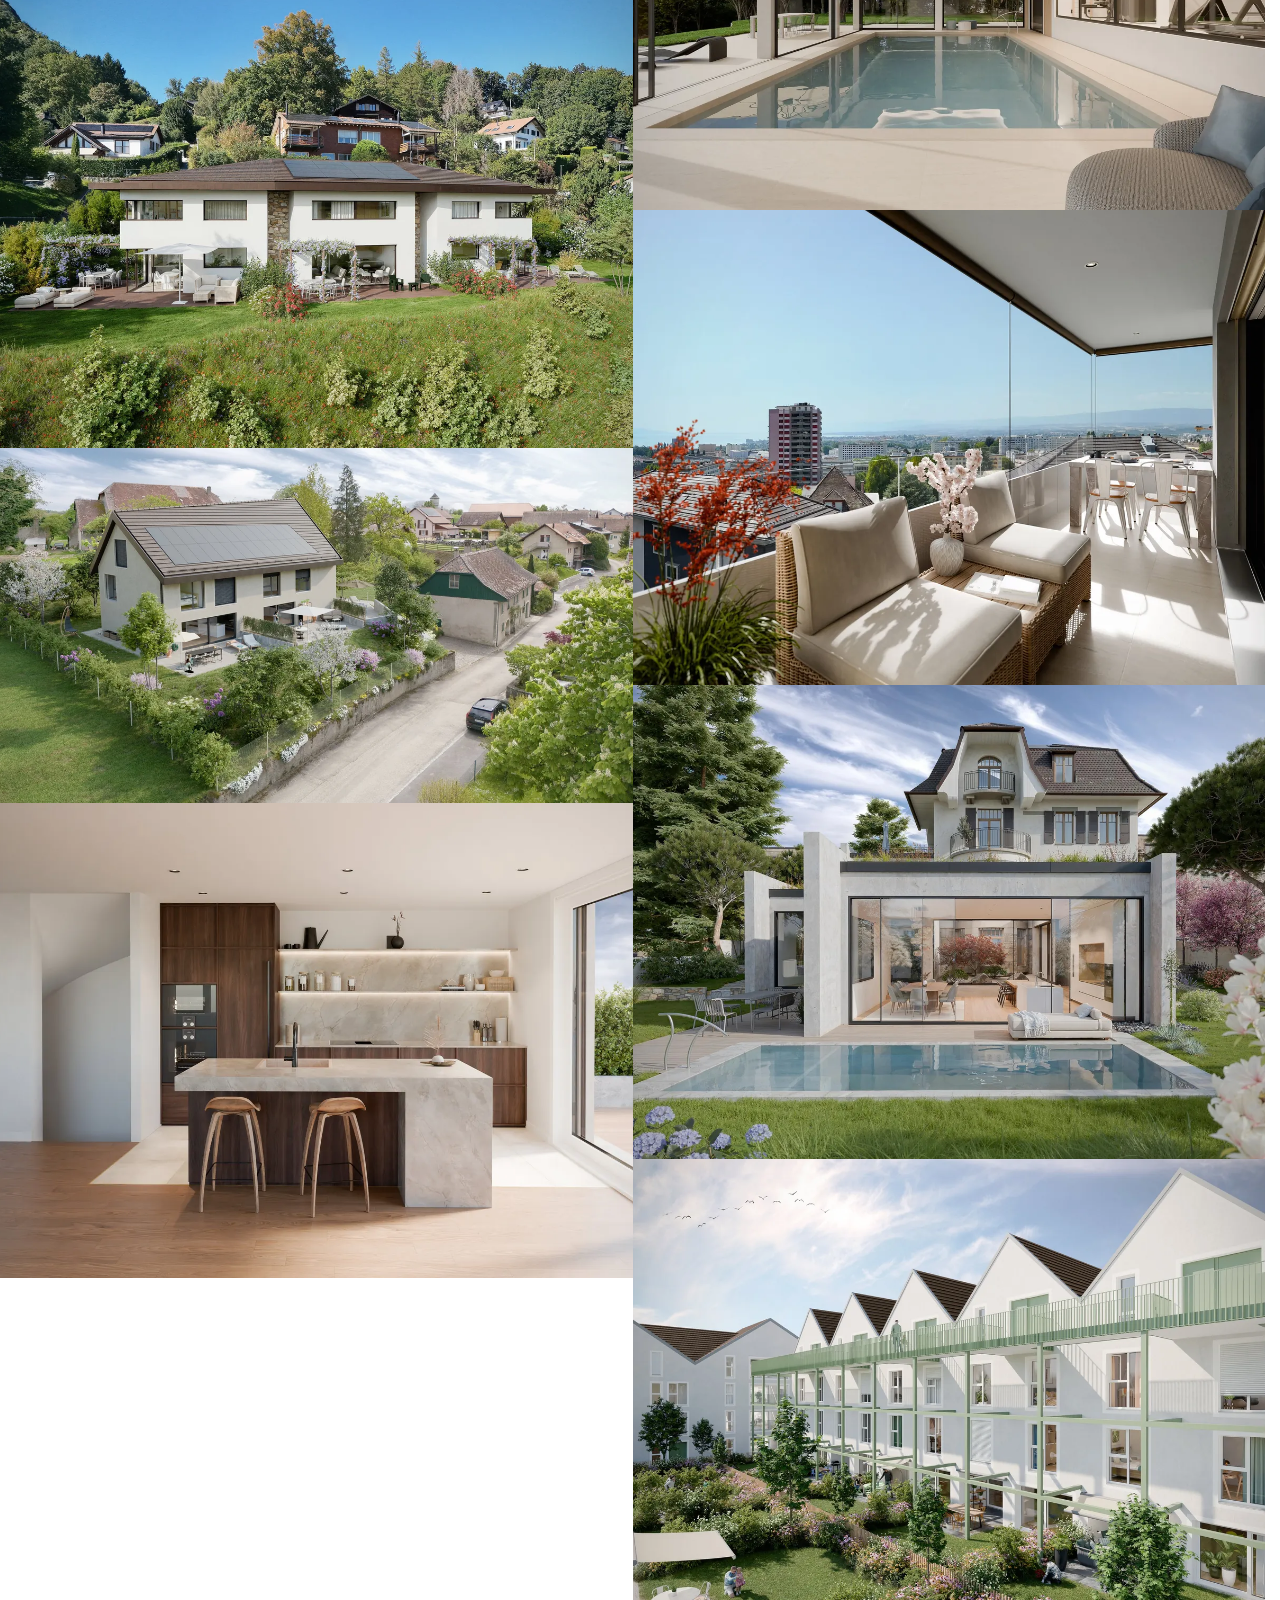
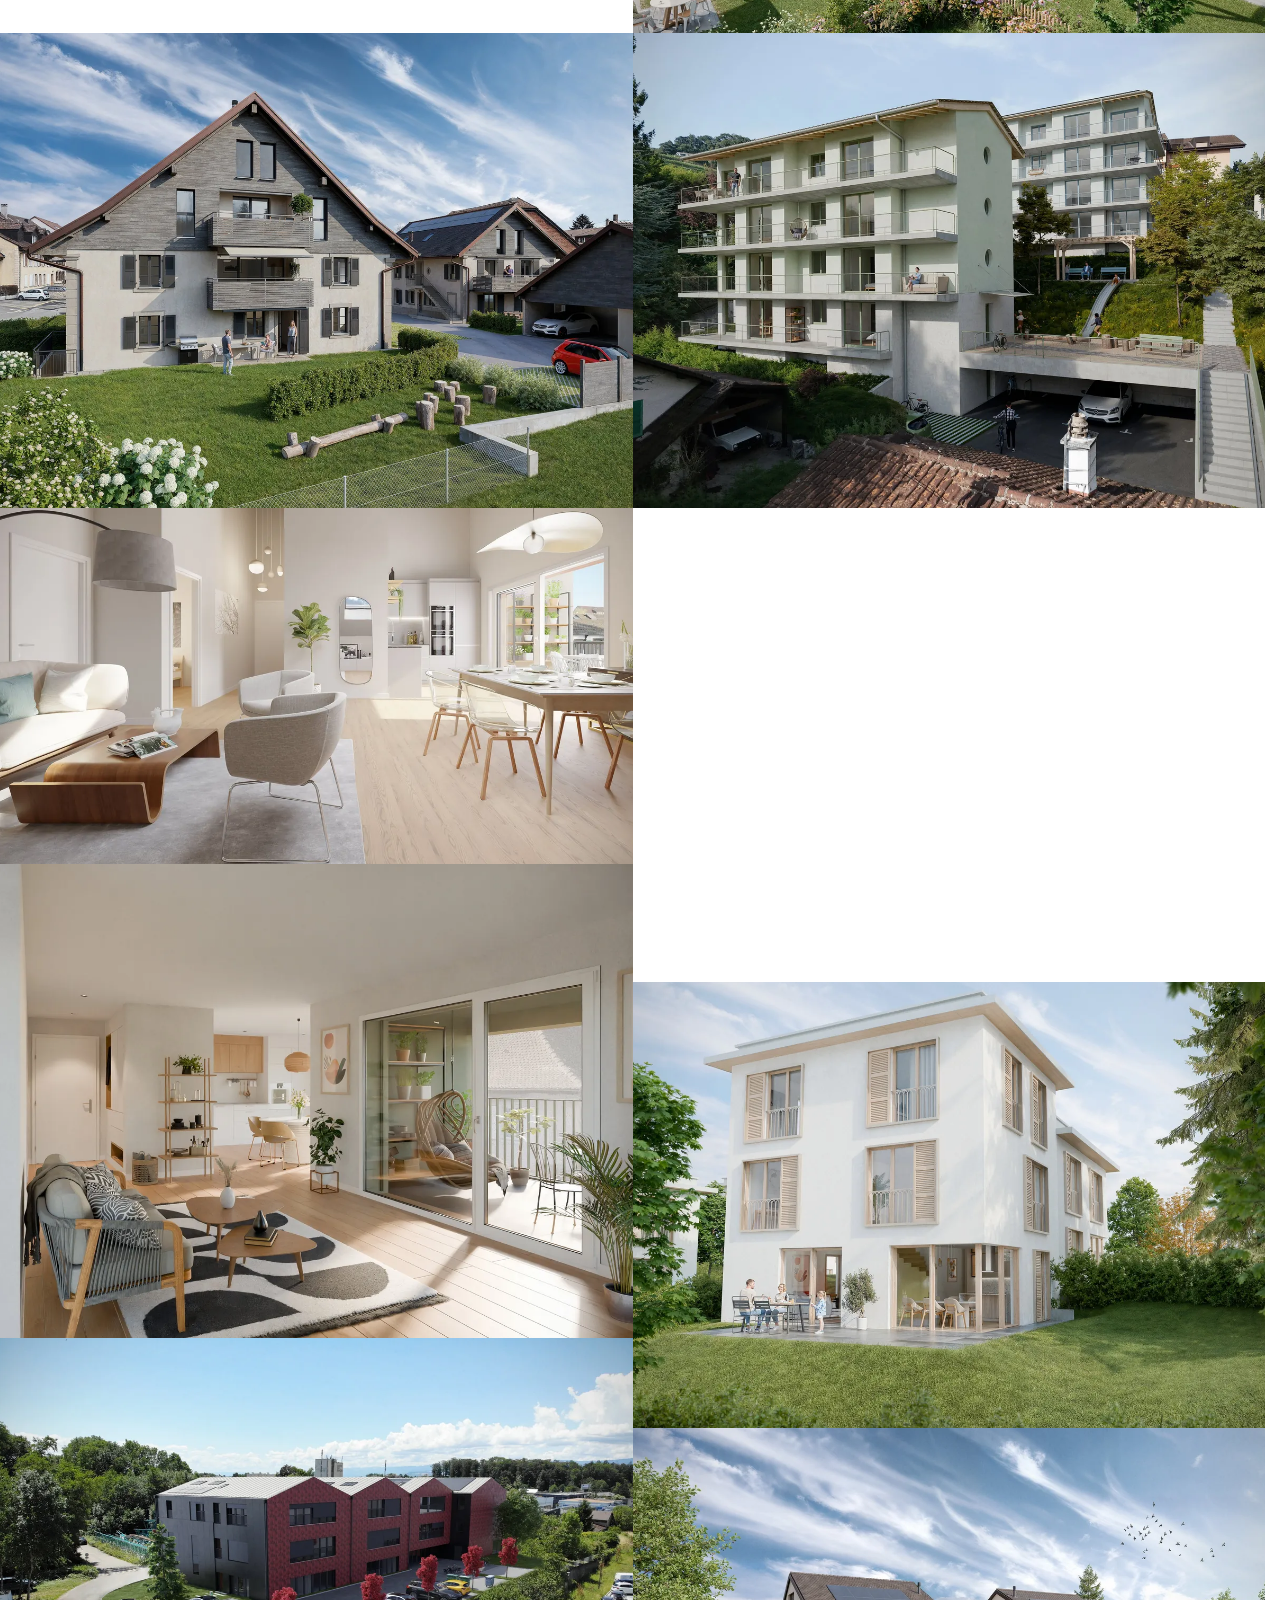
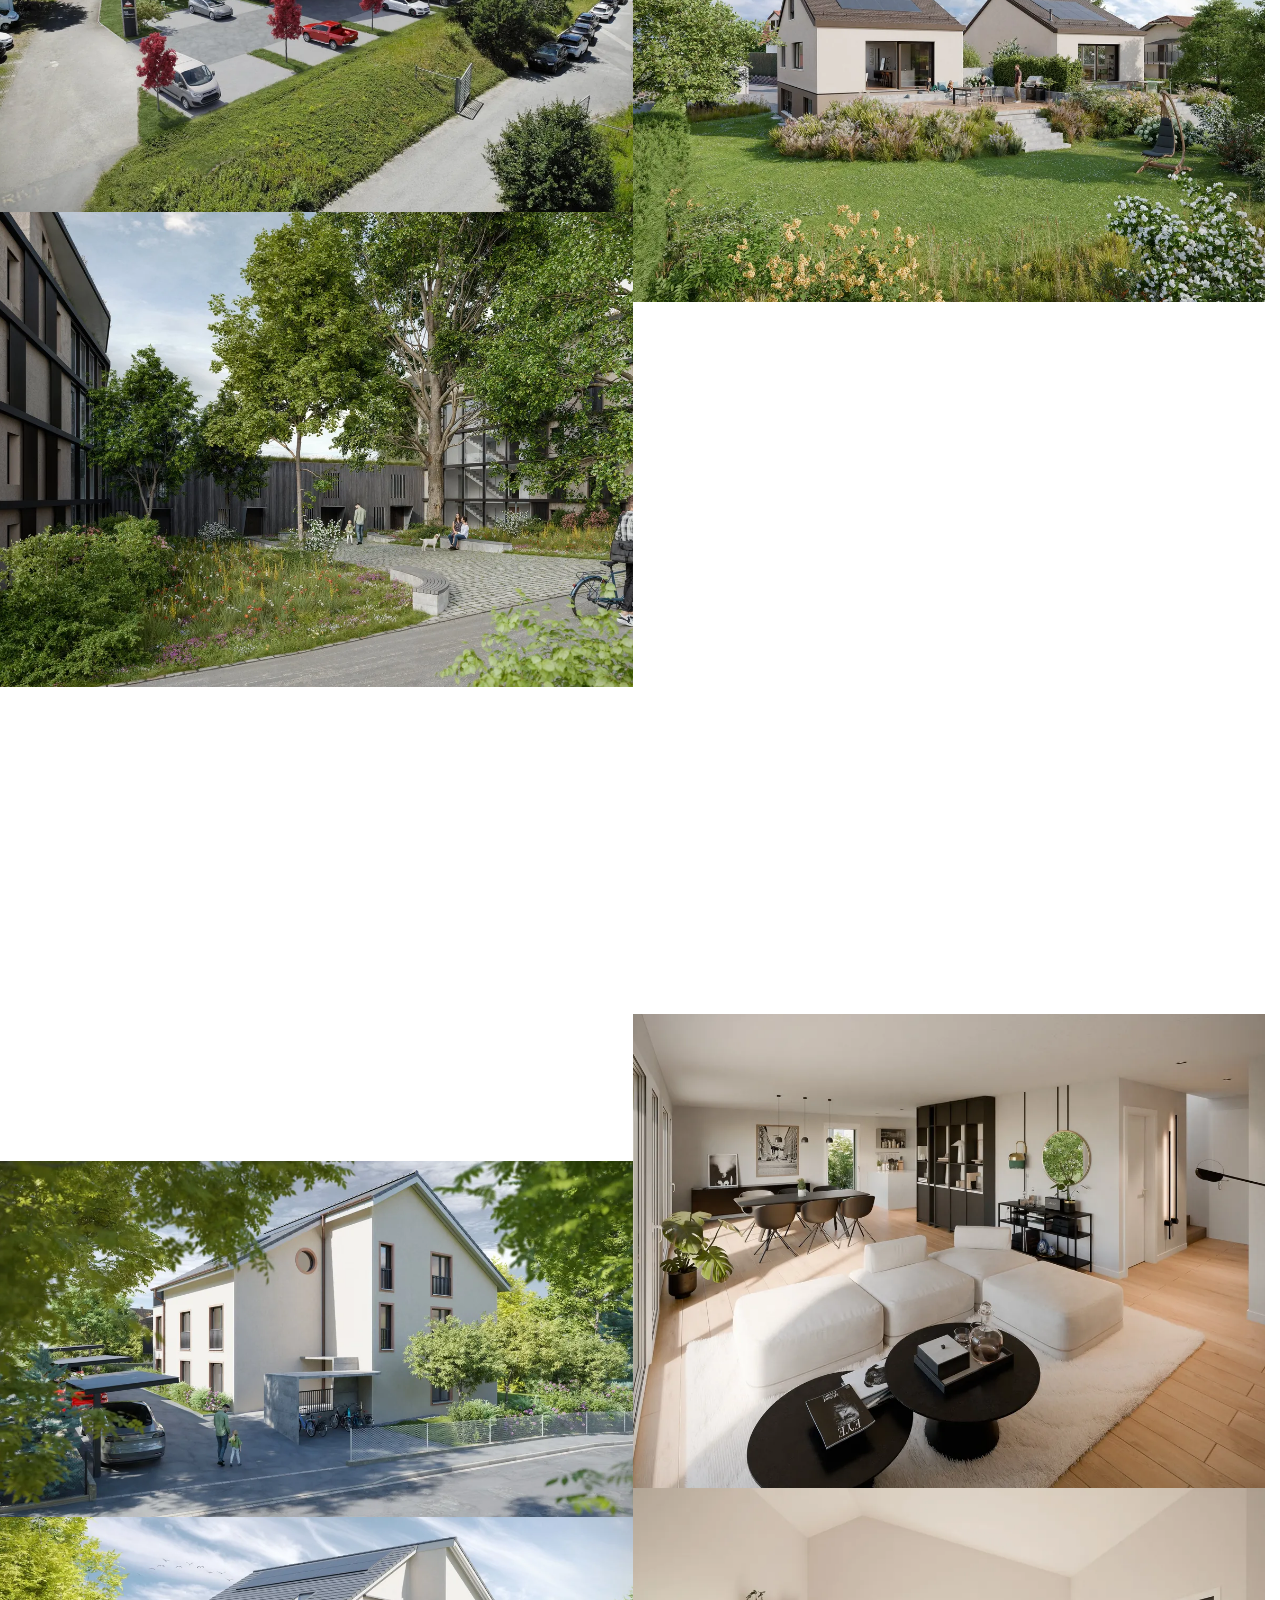
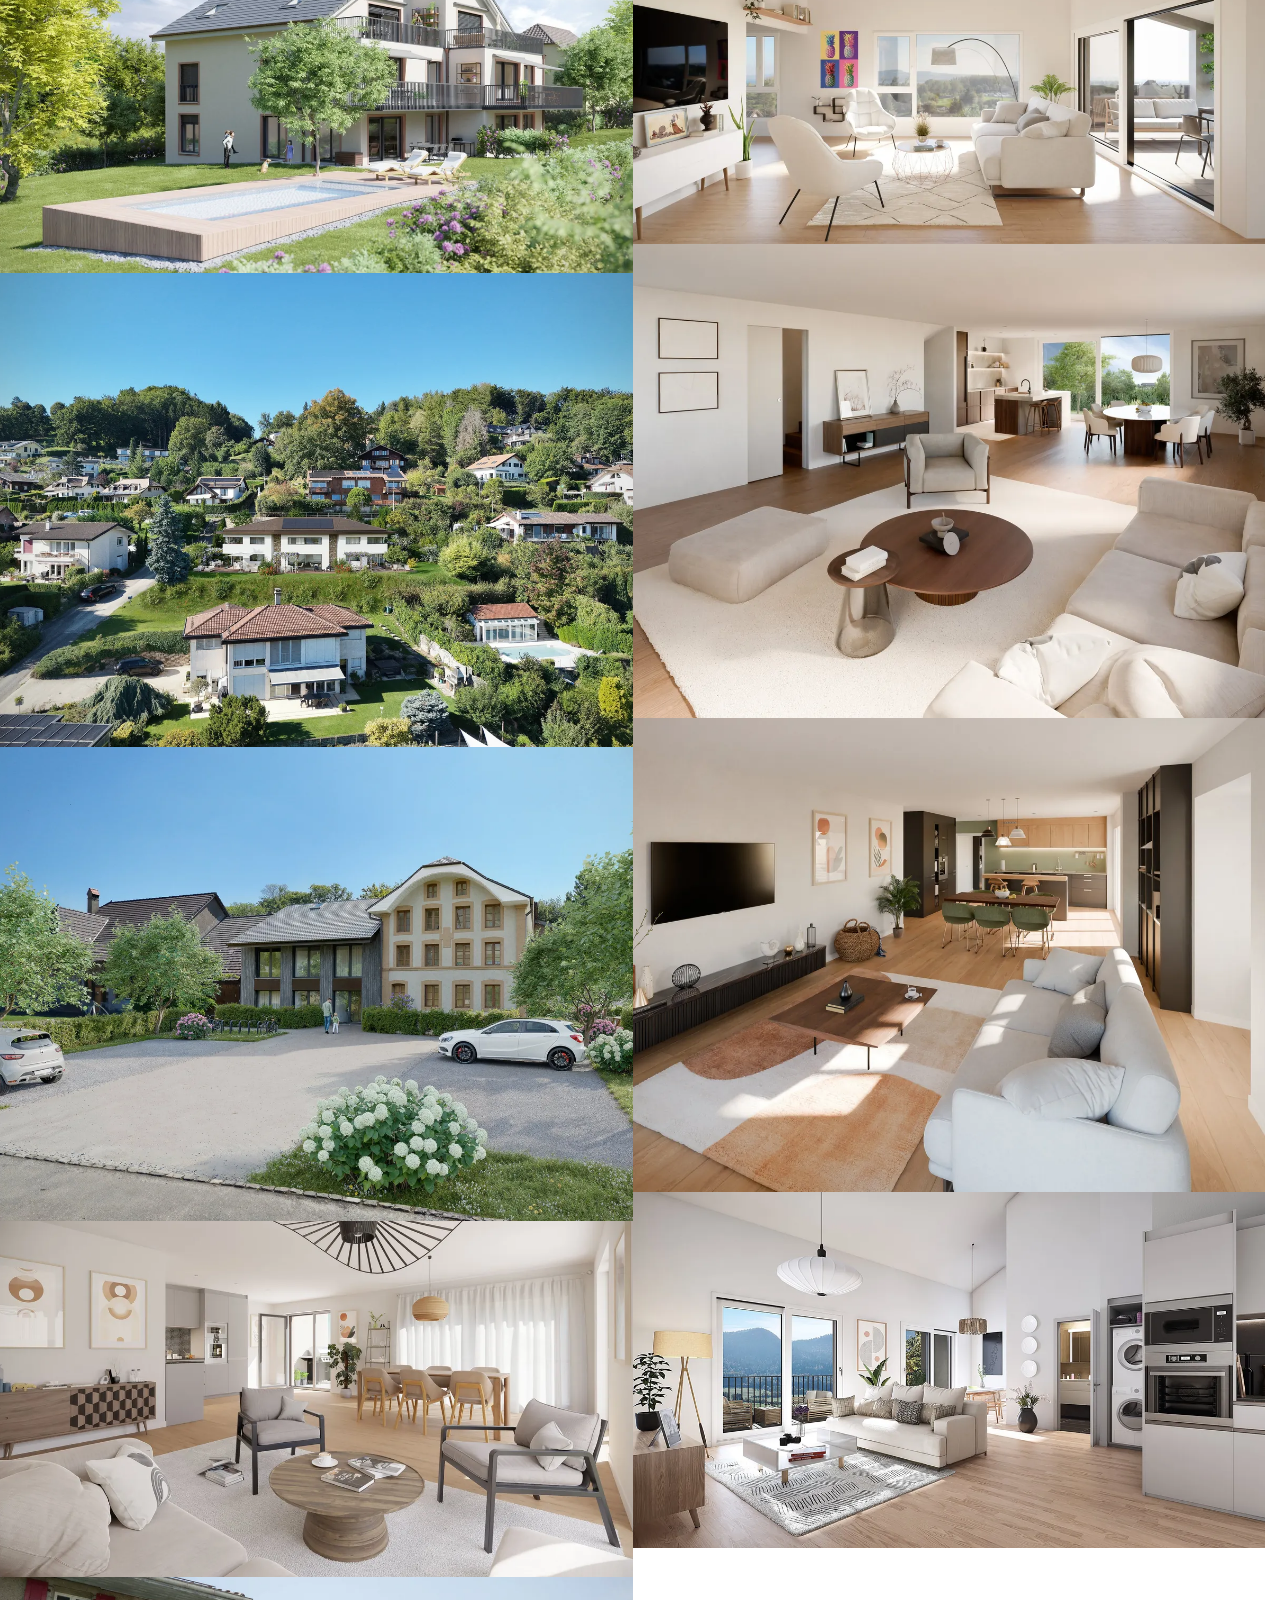
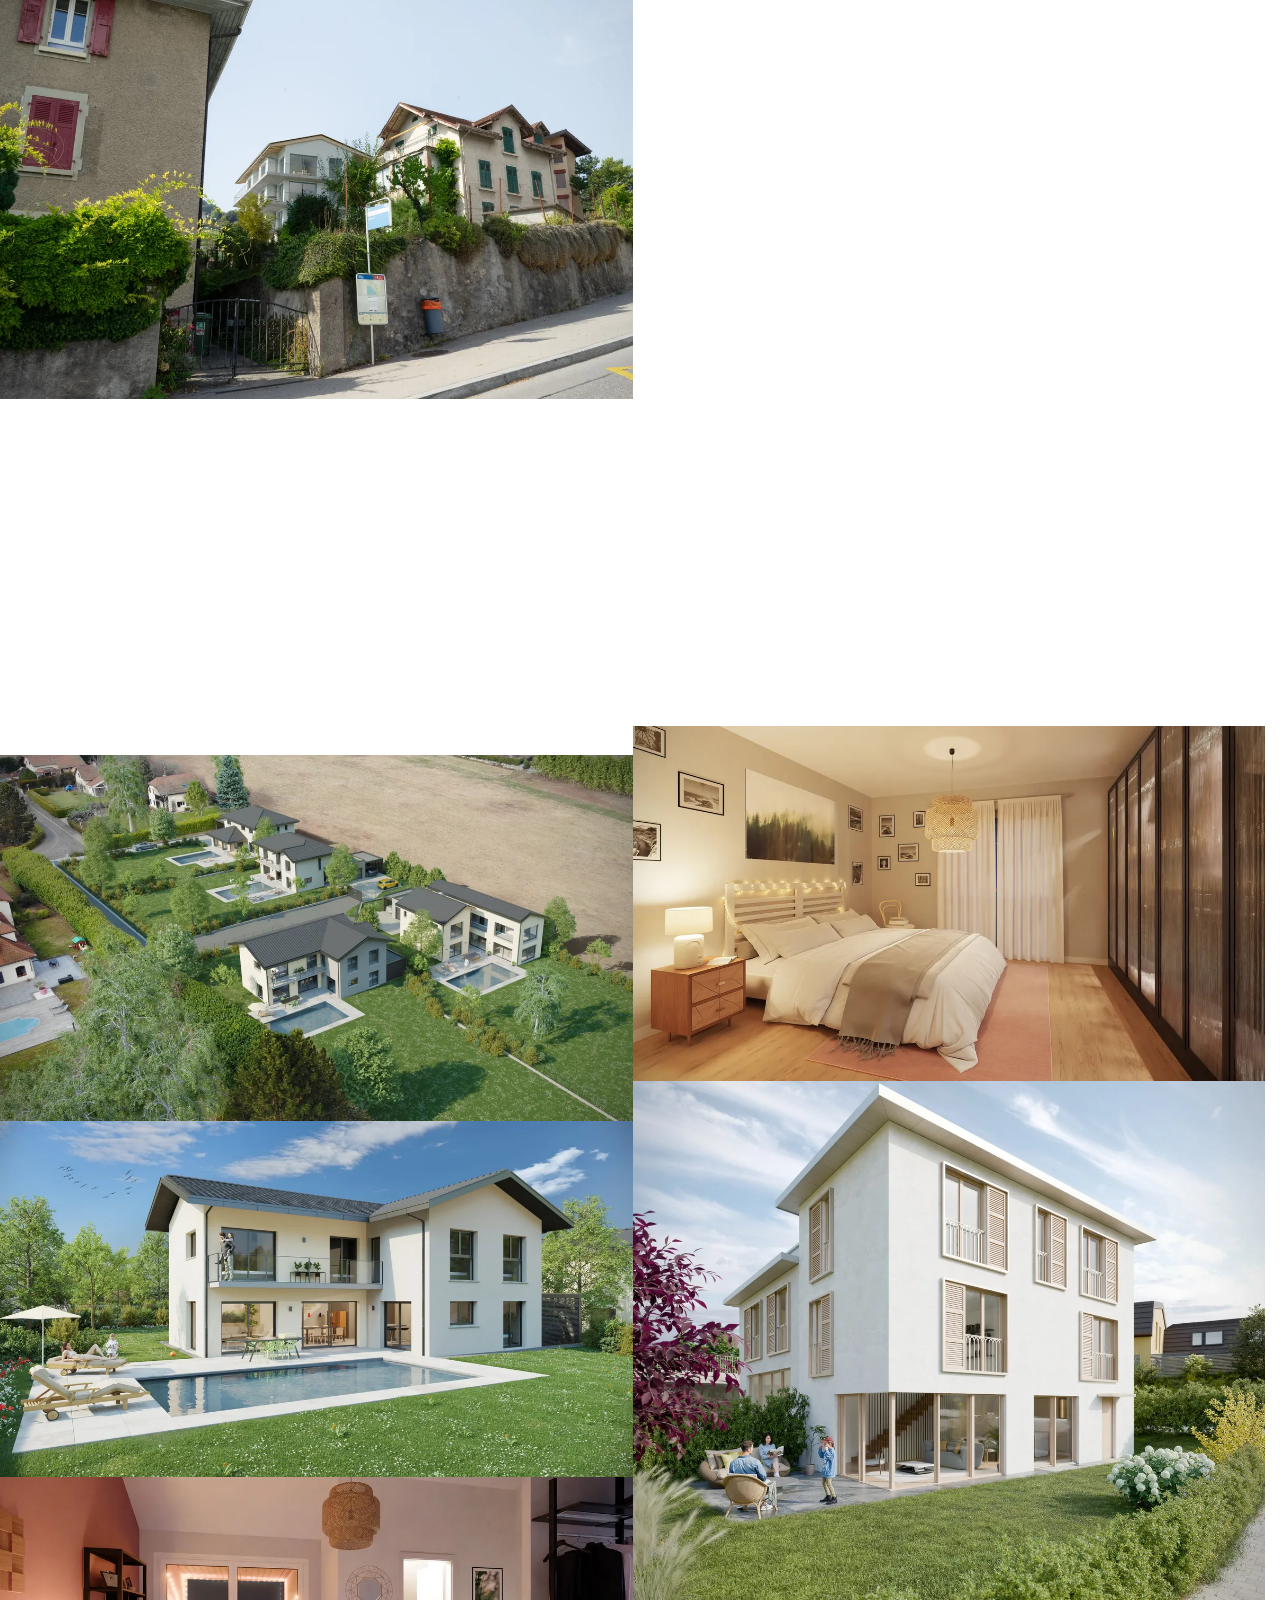
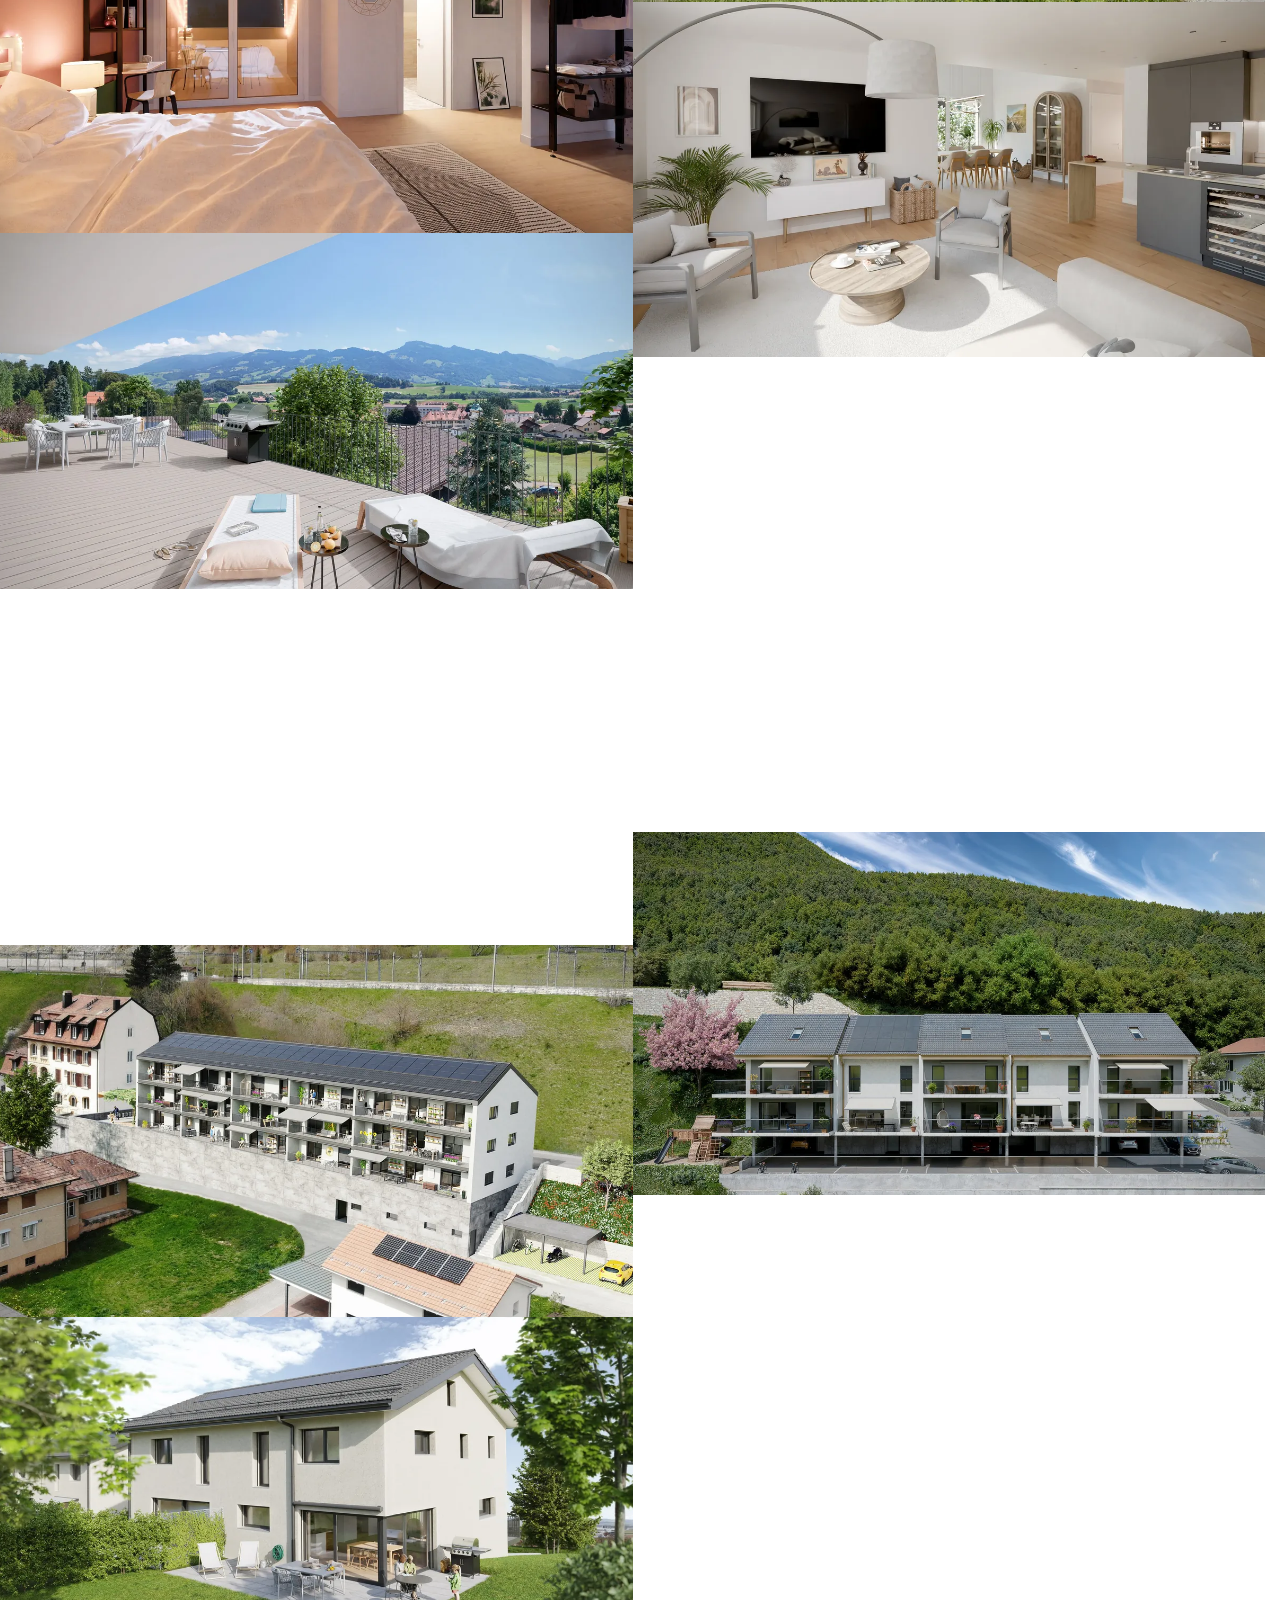
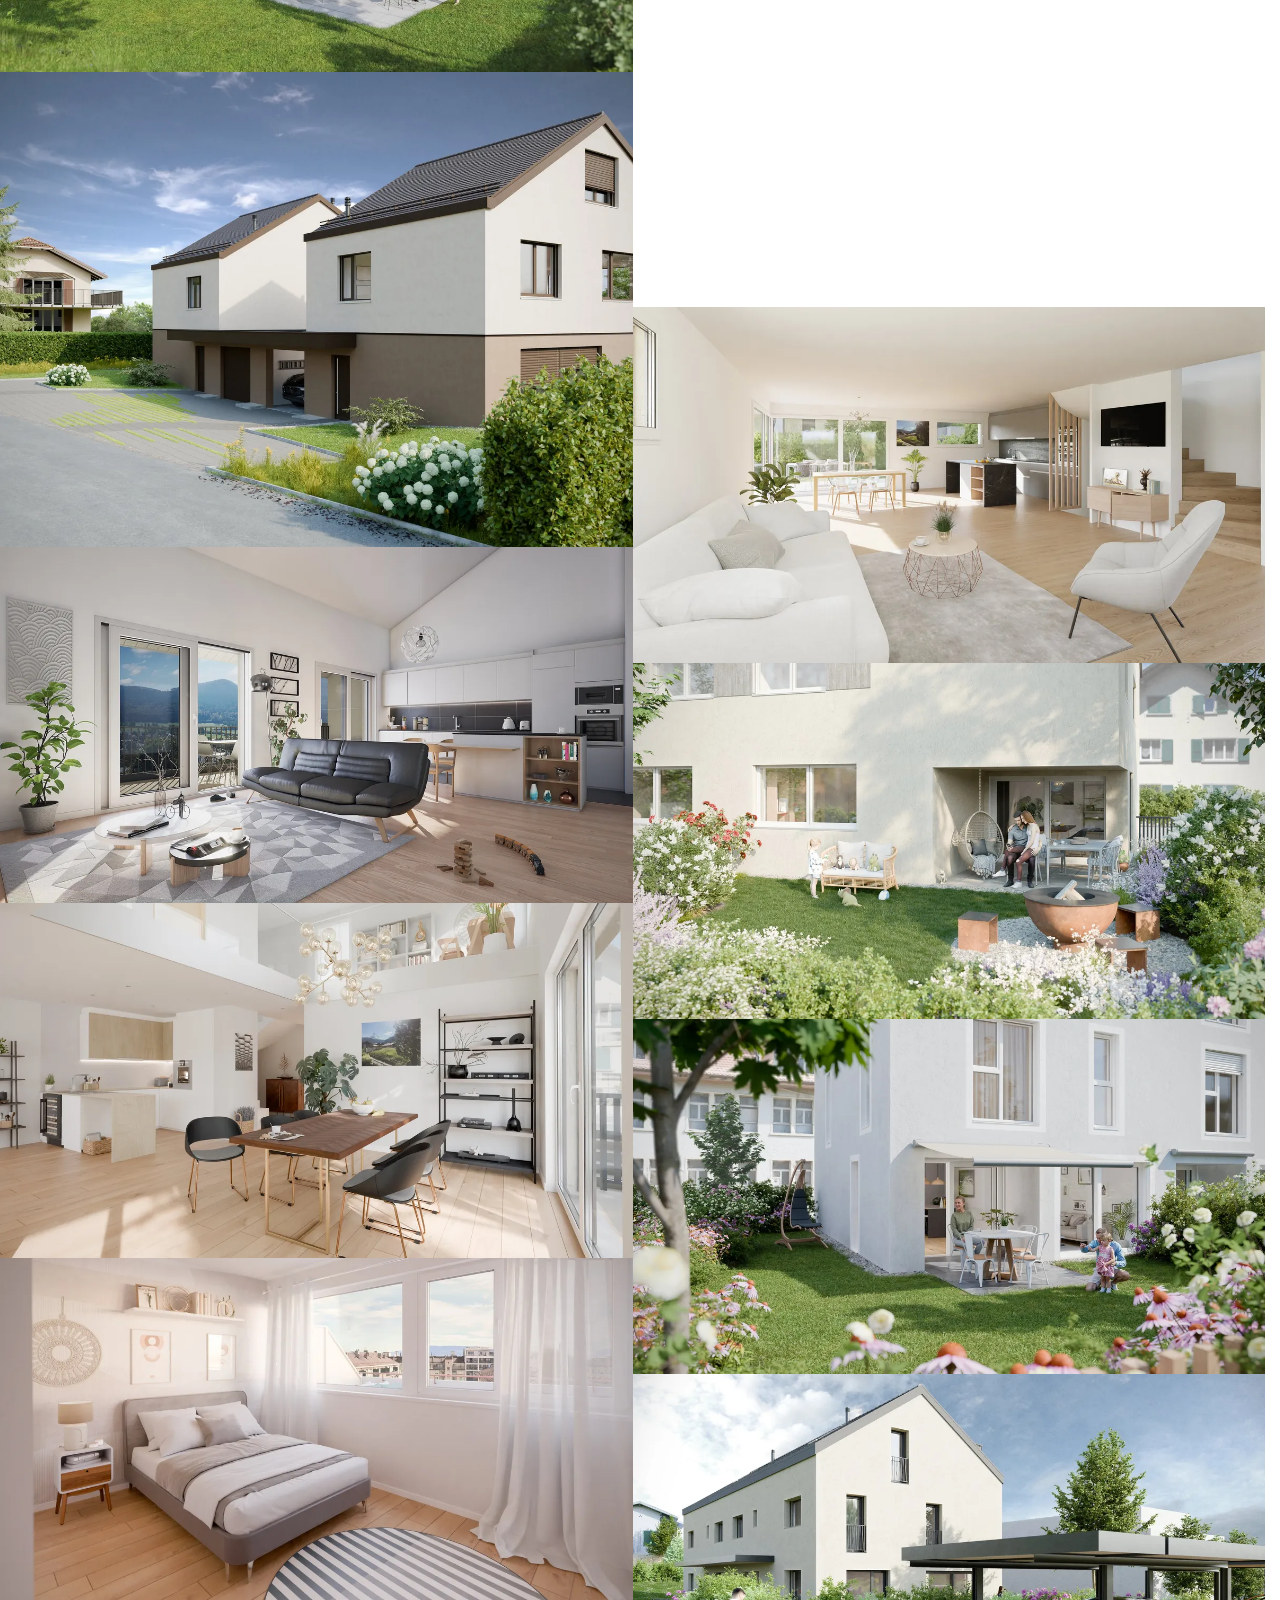
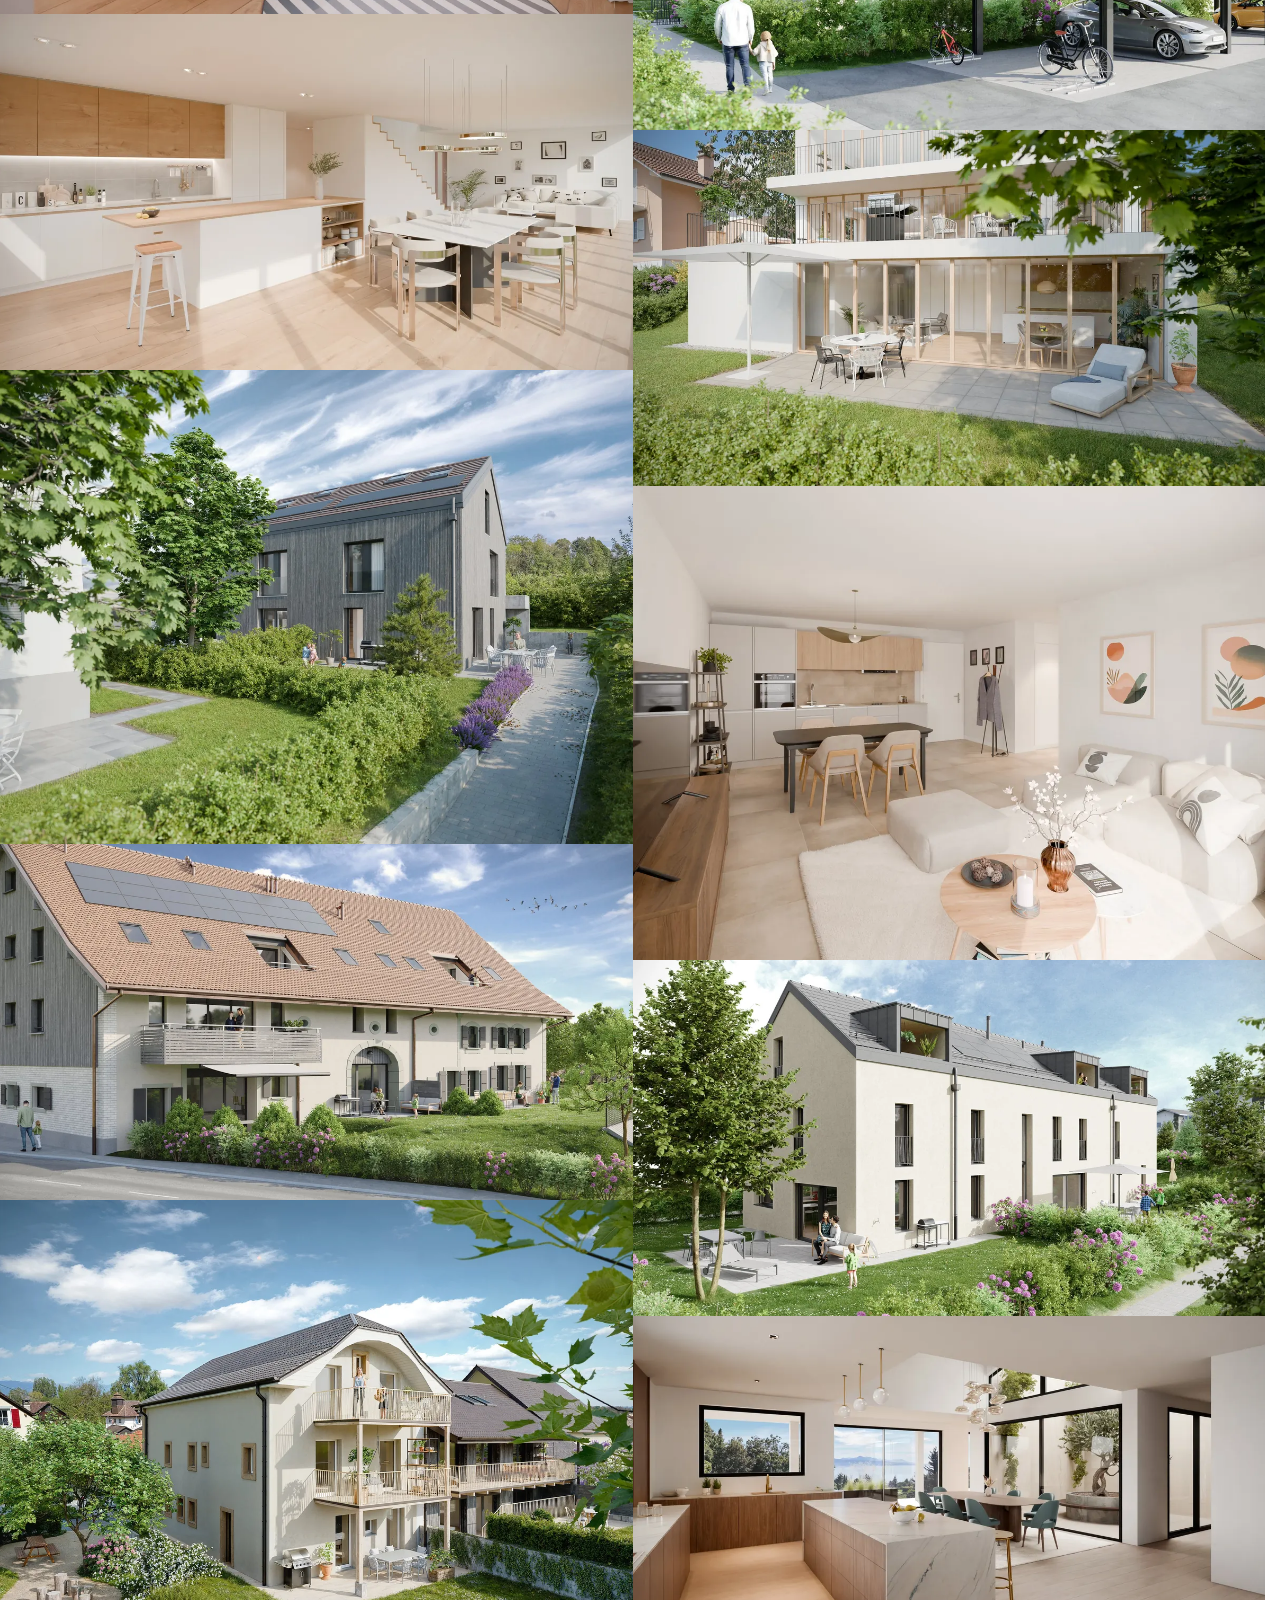
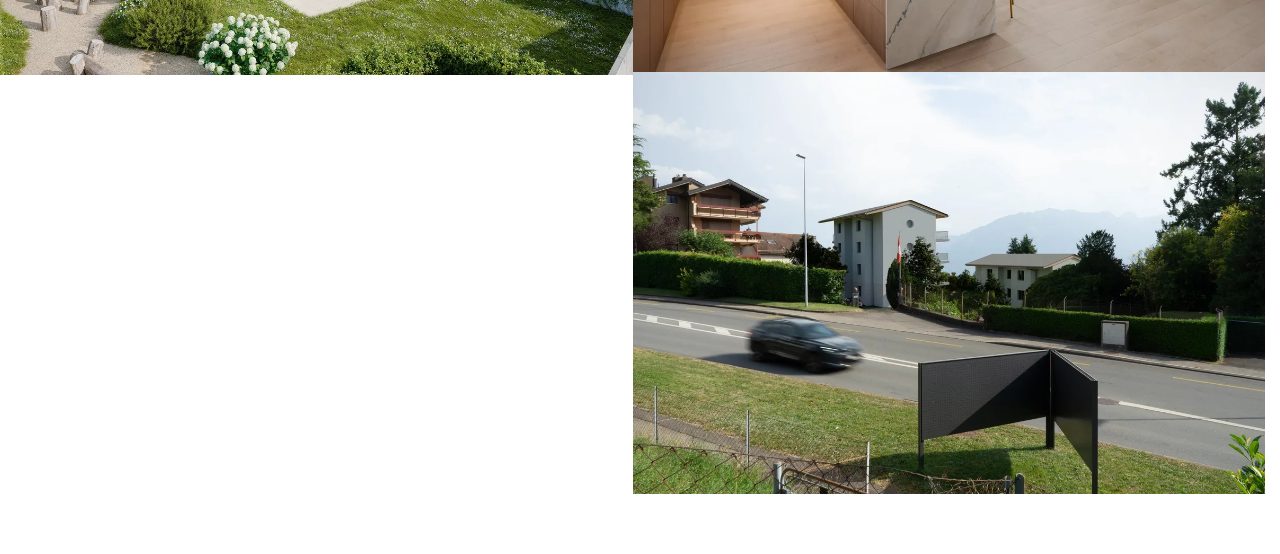
==== commit ef8214aa: "Publication du site" ====
--- a/index.html
+++ b/index.html
@@ -63,710 +63,710 @@
   <div class="grid" id="grid" role="list">
 <div class="cell" data-index="0" role="listitem">
   <div class="tile" data-kind="image" data-full-webp="img/full/001-vue-exterieure.webp" data-full-jpg="img/full/001-vue-exterieure.jpg" data-zoom-webm="" data-zoom-mp4="" data-pano-grid="" data-pano-full="" data-module="" data-w="2000" data-h="1500" data-caption="" data-logo="">
-    <button class="tile-front" type="button" aria-label="Agrandir : Vue extérieure" style="--ar: 800 / 600">
+    <button class="tile-front" type="button" aria-label="Agrandir : Vue extérieure" style="--ar: 1200 / 900">
       <picture>
         <source type="image/webp" srcset="img/thumb/001-vue-exterieure.webp">
-        <img src="img/thumb/001-vue-exterieure.jpg" width="800" height="600" alt="Vue extérieure" loading="eager" decoding="async">
+        <img src="img/thumb/001-vue-exterieure.jpg" width="1200" height="900" alt="Vue extérieure" loading="eager" decoding="async">
       </picture>
     </button>
   </div>
 </div>
 <div class="cell" data-index="1" role="listitem">
   <div class="tile" data-kind="image" data-full-webp="img/full/005-vue-exterieure.webp" data-full-jpg="img/full/005-vue-exterieure.jpg" data-zoom-webm="" data-zoom-mp4="" data-pano-grid="" data-pano-full="" data-module="" data-w="2000" data-h="1500" data-caption="" data-logo="">
-    <button class="tile-front" type="button" aria-label="Agrandir : Vue extérieure" style="--ar: 800 / 600">
+    <button class="tile-front" type="button" aria-label="Agrandir : Vue extérieure" style="--ar: 1200 / 900">
       <picture>
         <source type="image/webp" srcset="img/thumb/005-vue-exterieure.webp">
-        <img src="img/thumb/005-vue-exterieure.jpg" width="800" height="600" alt="Vue extérieure" loading="eager" decoding="async">
+        <img src="img/thumb/005-vue-exterieure.jpg" width="1200" height="900" alt="Vue extérieure" loading="eager" decoding="async">
       </picture>
     </button>
   </div>
 </div>
 <div class="cell" data-index="2" role="listitem">
   <div class="tile" data-kind="image" data-full-webp="img/full/006-vue-aerienne.webp" data-full-jpg="img/full/006-vue-aerienne.jpg" data-zoom-webm="" data-zoom-mp4="" data-pano-grid="" data-pano-full="" data-module="" data-w="2000" data-h="1500" data-caption="" data-logo="">
-    <button class="tile-front" type="button" aria-label="Agrandir : Vue aérienne" style="--ar: 800 / 600">
+    <button class="tile-front" type="button" aria-label="Agrandir : Vue aérienne" style="--ar: 1200 / 900">
       <picture>
         <source type="image/webp" srcset="img/thumb/006-vue-aerienne.webp">
-        <img src="img/thumb/006-vue-aerienne.jpg" width="800" height="600" alt="Vue aérienne" loading="eager" decoding="async">
+        <img src="img/thumb/006-vue-aerienne.jpg" width="1200" height="900" alt="Vue aérienne" loading="eager" decoding="async">
       </picture>
     </button>
   </div>
 </div>
 <div class="cell" data-index="3" role="listitem">
   <div class="tile" data-kind="image" data-full-webp="img/full/007-vue-interieure.webp" data-full-jpg="img/full/007-vue-interieure.jpg" data-zoom-webm="" data-zoom-mp4="" data-pano-grid="" data-pano-full="" data-module="" data-w="2000" data-h="1125" data-caption="" data-logo="">
-    <button class="tile-front" type="button" aria-label="Agrandir : Vue intérieure" style="--ar: 800 / 450">
+    <button class="tile-front" type="button" aria-label="Agrandir : Vue intérieure" style="--ar: 1200 / 675">
       <picture>
         <source type="image/webp" srcset="img/thumb/007-vue-interieure.webp">
-        <img src="img/thumb/007-vue-interieure.jpg" width="800" height="450" alt="Vue intérieure" loading="lazy" decoding="async">
+        <img src="img/thumb/007-vue-interieure.jpg" width="1200" height="675" alt="Vue intérieure" loading="lazy" decoding="async">
       </picture>
     </button>
   </div>
 </div>
 <div class="cell" data-index="4" role="listitem">
   <div class="tile" data-kind="image" data-full-webp="img/full/008-vue-aerienne.webp" data-full-jpg="img/full/008-vue-aerienne.jpg" data-zoom-webm="" data-zoom-mp4="" data-pano-grid="" data-pano-full="" data-module="" data-w="2000" data-h="1500" data-caption="" data-logo="">
-    <button class="tile-front" type="button" aria-label="Agrandir : Vue aérienne" style="--ar: 800 / 600">
+    <button class="tile-front" type="button" aria-label="Agrandir : Vue aérienne" style="--ar: 1200 / 900">
       <picture>
         <source type="image/webp" srcset="img/thumb/008-vue-aerienne.webp">
-        <img src="img/thumb/008-vue-aerienne.jpg" width="800" height="600" alt="Vue aérienne" loading="lazy" decoding="async">
+        <img src="img/thumb/008-vue-aerienne.jpg" width="1200" height="900" alt="Vue aérienne" loading="lazy" decoding="async">
       </picture>
     </button>
   </div>
 </div>
 <div class="cell" data-index="5" role="listitem">
   <div class="tile" data-kind="image" data-full-webp="img/full/009-vue-exterieure.webp" data-full-jpg="img/full/009-vue-exterieure.jpg" data-zoom-webm="" data-zoom-mp4="" data-pano-grid="" data-pano-full="" data-module="" data-w="2000" data-h="1500" data-caption="" data-logo="">
-    <button class="tile-front" type="button" aria-label="Agrandir : Vue extérieure" style="--ar: 800 / 600">
+    <button class="tile-front" type="button" aria-label="Agrandir : Vue extérieure" style="--ar: 1200 / 900">
       <picture>
         <source type="image/webp" srcset="img/thumb/009-vue-exterieure.webp">
-        <img src="img/thumb/009-vue-exterieure.jpg" width="800" height="600" alt="Vue extérieure" loading="lazy" decoding="async">
+        <img src="img/thumb/009-vue-exterieure.jpg" width="1200" height="900" alt="Vue extérieure" loading="lazy" decoding="async">
       </picture>
     </button>
   </div>
 </div>
 <div class="cell" data-index="6" role="listitem">
   <div class="tile" data-kind="image" data-full-webp="img/full/010-vue-exterieure.webp" data-full-jpg="img/full/010-vue-exterieure.jpg" data-zoom-webm="" data-zoom-mp4="" data-pano-grid="" data-pano-full="" data-module="" data-w="2000" data-h="1125" data-caption="" data-logo="">
-    <button class="tile-front" type="button" aria-label="Agrandir : Vue extérieure" style="--ar: 800 / 450">
+    <button class="tile-front" type="button" aria-label="Agrandir : Vue extérieure" style="--ar: 1200 / 675">
       <picture>
         <source type="image/webp" srcset="img/thumb/010-vue-exterieure.webp">
-        <img src="img/thumb/010-vue-exterieure.jpg" width="800" height="450" alt="Vue extérieure" loading="lazy" decoding="async">
+        <img src="img/thumb/010-vue-exterieure.jpg" width="1200" height="675" alt="Vue extérieure" loading="lazy" decoding="async">
       </picture>
     </button>
   </div>
 </div>
 <div class="cell" data-index="7" role="listitem">
   <div class="tile" data-kind="image" data-full-webp="img/full/011-vue-aerienne.webp" data-full-jpg="img/full/011-vue-aerienne.jpg" data-zoom-webm="" data-zoom-mp4="" data-pano-grid="" data-pano-full="" data-module="" data-w="2000" data-h="1500" data-caption="" data-logo="">
-    <button class="tile-front" type="button" aria-label="Agrandir : Vue aérienne" style="--ar: 800 / 600">
+    <button class="tile-front" type="button" aria-label="Agrandir : Vue aérienne" style="--ar: 1200 / 900">
       <picture>
         <source type="image/webp" srcset="img/thumb/011-vue-aerienne.webp">
-        <img src="img/thumb/011-vue-aerienne.jpg" width="800" height="600" alt="Vue aérienne" loading="lazy" decoding="async">
+        <img src="img/thumb/011-vue-aerienne.jpg" width="1200" height="900" alt="Vue aérienne" loading="lazy" decoding="async">
       </picture>
     </button>
   </div>
 </div>
 <div class="cell" data-index="8" role="listitem">
   <div class="tile" data-kind="image" data-full-webp="img/full/012-vue-exterieure.webp" data-full-jpg="img/full/012-vue-exterieure.jpg" data-zoom-webm="" data-zoom-mp4="" data-pano-grid="" data-pano-full="" data-module="" data-w="2000" data-h="1500" data-caption="" data-logo="">
-    <button class="tile-front" type="button" aria-label="Agrandir : Vue extérieure" style="--ar: 800 / 600">
+    <button class="tile-front" type="button" aria-label="Agrandir : Vue extérieure" style="--ar: 1200 / 900">
       <picture>
         <source type="image/webp" srcset="img/thumb/012-vue-exterieure.webp">
-        <img src="img/thumb/012-vue-exterieure.jpg" width="800" height="600" alt="Vue extérieure" loading="lazy" decoding="async">
+        <img src="img/thumb/012-vue-exterieure.jpg" width="1200" height="900" alt="Vue extérieure" loading="lazy" decoding="async">
       </picture>
     </button>
   </div>
 </div>
 <div class="cell" data-index="9" role="listitem">
   <div class="tile" data-kind="image" data-full-webp="img/full/013-vue-aerienne.webp" data-full-jpg="img/full/013-vue-aerienne.jpg" data-zoom-webm="" data-zoom-mp4="" data-pano-grid="" data-pano-full="" data-module="" data-w="2000" data-h="1126" data-caption="" data-logo="">
-    <button class="tile-front" type="button" aria-label="Agrandir : Vue aérienne" style="--ar: 800 / 450">
+    <button class="tile-front" type="button" aria-label="Agrandir : Vue aérienne" style="--ar: 1200 / 675">
       <picture>
         <source type="image/webp" srcset="img/thumb/013-vue-aerienne.webp">
-        <img src="img/thumb/013-vue-aerienne.jpg" width="800" height="450" alt="Vue aérienne" loading="lazy" decoding="async">
+        <img src="img/thumb/013-vue-aerienne.jpg" width="1200" height="675" alt="Vue aérienne" loading="lazy" decoding="async">
       </picture>
     </button>
   </div>
 </div>
 <div class="cell" data-index="10" role="listitem">
   <div class="tile" data-kind="image" data-full-webp="img/full/014-vue-exterieure.webp" data-full-jpg="img/full/014-vue-exterieure.jpg" data-zoom-webm="" data-zoom-mp4="" data-pano-grid="" data-pano-full="" data-module="" data-w="2000" data-h="1500" data-caption="" data-logo="">
-    <button class="tile-front" type="button" aria-label="Agrandir : Vue extérieure" style="--ar: 800 / 600">
+    <button class="tile-front" type="button" aria-label="Agrandir : Vue extérieure" style="--ar: 1200 / 900">
       <picture>
         <source type="image/webp" srcset="img/thumb/014-vue-exterieure.webp">
-        <img src="img/thumb/014-vue-exterieure.jpg" width="800" height="600" alt="Vue extérieure" loading="lazy" decoding="async">
+        <img src="img/thumb/014-vue-exterieure.jpg" width="1200" height="900" alt="Vue extérieure" loading="lazy" decoding="async">
       </picture>
     </button>
   </div>
 </div>
 <div class="cell" data-index="11" role="listitem">
   <div class="tile" data-kind="image" data-full-webp="img/full/015-vue-interieure.webp" data-full-jpg="img/full/015-vue-interieure.jpg" data-zoom-webm="" data-zoom-mp4="" data-pano-grid="" data-pano-full="" data-module="" data-w="2000" data-h="1500" data-caption="" data-logo="">
-    <button class="tile-front" type="button" aria-label="Agrandir : Vue intérieure" style="--ar: 800 / 600">
+    <button class="tile-front" type="button" aria-label="Agrandir : Vue intérieure" style="--ar: 1200 / 900">
       <picture>
         <source type="image/webp" srcset="img/thumb/015-vue-interieure.webp">
-        <img src="img/thumb/015-vue-interieure.jpg" width="800" height="600" alt="Vue intérieure" loading="lazy" decoding="async">
+        <img src="img/thumb/015-vue-interieure.jpg" width="1200" height="900" alt="Vue intérieure" loading="lazy" decoding="async">
       </picture>
     </button>
   </div>
 </div>
 <div class="cell" data-index="12" role="listitem">
   <div class="tile" data-kind="image" data-full-webp="img/full/016-vue-exterieure.webp" data-full-jpg="img/full/016-vue-exterieure.jpg" data-zoom-webm="" data-zoom-mp4="" data-pano-grid="" data-pano-full="" data-module="" data-w="2000" data-h="1500" data-caption="" data-logo="">
-    <button class="tile-front" type="button" aria-label="Agrandir : Vue extérieure" style="--ar: 800 / 600">
+    <button class="tile-front" type="button" aria-label="Agrandir : Vue extérieure" style="--ar: 1200 / 900">
       <picture>
         <source type="image/webp" srcset="img/thumb/016-vue-exterieure.webp">
-        <img src="img/thumb/016-vue-exterieure.jpg" width="800" height="600" alt="Vue extérieure" loading="lazy" decoding="async">
+        <img src="img/thumb/016-vue-exterieure.jpg" width="1200" height="900" alt="Vue extérieure" loading="lazy" decoding="async">
       </picture>
     </button>
   </div>
 </div>
 <div class="cell" data-index="13" role="listitem">
   <div class="tile" data-kind="image" data-full-webp="img/full/017-vue-exterieure.webp" data-full-jpg="img/full/017-vue-exterieure.jpg" data-zoom-webm="" data-zoom-mp4="" data-pano-grid="" data-pano-full="" data-module="" data-w="2000" data-h="1125" data-caption="" data-logo="">
-    <button class="tile-front" type="button" aria-label="Agrandir : Vue extérieure" style="--ar: 800 / 450">
+    <button class="tile-front" type="button" aria-label="Agrandir : Vue extérieure" style="--ar: 1200 / 675">
       <picture>
         <source type="image/webp" srcset="img/thumb/017-vue-exterieure.webp">
-        <img src="img/thumb/017-vue-exterieure.jpg" width="800" height="450" alt="Vue extérieure" loading="lazy" decoding="async">
+        <img src="img/thumb/017-vue-exterieure.jpg" width="1200" height="675" alt="Vue extérieure" loading="lazy" decoding="async">
       </picture>
     </button>
   </div>
 </div>
 <div class="cell" data-index="14" role="listitem">
   <div class="tile" data-kind="image" data-full-webp="img/full/018-vue-exterieure.webp" data-full-jpg="img/full/018-vue-exterieure.jpg" data-zoom-webm="" data-zoom-mp4="" data-pano-grid="" data-pano-full="" data-module="" data-w="2000" data-h="1500" data-caption="" data-logo="">
-    <button class="tile-front" type="button" aria-label="Agrandir : Vue extérieure" style="--ar: 800 / 600">
+    <button class="tile-front" type="button" aria-label="Agrandir : Vue extérieure" style="--ar: 1200 / 900">
       <picture>
         <source type="image/webp" srcset="img/thumb/018-vue-exterieure.webp">
-        <img src="img/thumb/018-vue-exterieure.jpg" width="800" height="600" alt="Vue extérieure" loading="lazy" decoding="async">
+        <img src="img/thumb/018-vue-exterieure.jpg" width="1200" height="900" alt="Vue extérieure" loading="lazy" decoding="async">
       </picture>
     </button>
   </div>
 </div>
 <div class="cell" data-index="15" role="listitem">
   <div class="tile" data-kind="image" data-full-webp="img/full/019-vue-aerienne.webp" data-full-jpg="img/full/019-vue-aerienne.jpg" data-zoom-webm="" data-zoom-mp4="" data-pano-grid="" data-pano-full="" data-module="" data-w="2000" data-h="1500" data-caption="" data-logo="">
-    <button class="tile-front" type="button" aria-label="Agrandir : Vue aérienne" style="--ar: 800 / 600">
+    <button class="tile-front" type="button" aria-label="Agrandir : Vue aérienne" style="--ar: 1200 / 900">
       <picture>
         <source type="image/webp" srcset="img/thumb/019-vue-aerienne.webp">
-        <img src="img/thumb/019-vue-aerienne.jpg" width="800" height="600" alt="Vue aérienne" loading="lazy" decoding="async">
+        <img src="img/thumb/019-vue-aerienne.jpg" width="1200" height="900" alt="Vue aérienne" loading="lazy" decoding="async">
       </picture>
     </button>
   </div>
 </div>
 <div class="cell" data-index="16" role="listitem">
   <div class="tile" data-kind="image" data-full-webp="img/full/020-vue-exterieure.webp" data-full-jpg="img/full/020-vue-exterieure.jpg" data-zoom-webm="" data-zoom-mp4="" data-pano-grid="" data-pano-full="" data-module="" data-w="2000" data-h="1125" data-caption="" data-logo="">
-    <button class="tile-front" type="button" aria-label="Agrandir : Vue extérieure" style="--ar: 800 / 450">
+    <button class="tile-front" type="button" aria-label="Agrandir : Vue extérieure" style="--ar: 1200 / 675">
       <picture>
         <source type="image/webp" srcset="img/thumb/020-vue-exterieure.webp">
-        <img src="img/thumb/020-vue-exterieure.jpg" width="800" height="450" alt="Vue extérieure" loading="lazy" decoding="async">
+        <img src="img/thumb/020-vue-exterieure.jpg" width="1200" height="675" alt="Vue extérieure" loading="lazy" decoding="async">
       </picture>
     </button>
   </div>
 </div>
 <div class="cell" data-index="17" role="listitem">
   <div class="tile" data-kind="image" data-full-webp="img/full/021-vue-aerienne.webp" data-full-jpg="img/full/021-vue-aerienne.jpg" data-zoom-webm="" data-zoom-mp4="" data-pano-grid="" data-pano-full="" data-module="" data-w="2000" data-h="1500" data-caption="" data-logo="">
-    <button class="tile-front" type="button" aria-label="Agrandir : Vue aérienne" style="--ar: 800 / 600">
+    <button class="tile-front" type="button" aria-label="Agrandir : Vue aérienne" style="--ar: 1200 / 900">
       <picture>
         <source type="image/webp" srcset="img/thumb/021-vue-aerienne.webp">
-        <img src="img/thumb/021-vue-aerienne.jpg" width="800" height="600" alt="Vue aérienne" loading="lazy" decoding="async">
+        <img src="img/thumb/021-vue-aerienne.jpg" width="1200" height="900" alt="Vue aérienne" loading="lazy" decoding="async">
       </picture>
     </button>
   </div>
 </div>
 <div class="cell" data-index="18" role="listitem">
   <div class="tile" data-kind="image" data-full-webp="img/full/022-vue-interieure.webp" data-full-jpg="img/full/022-vue-interieure.jpg" data-zoom-webm="" data-zoom-mp4="" data-pano-grid="" data-pano-full="" data-module="" data-w="2000" data-h="1500" data-caption="" data-logo="">
-    <button class="tile-front" type="button" aria-label="Agrandir : Vue intérieure" style="--ar: 800 / 600">
+    <button class="tile-front" type="button" aria-label="Agrandir : Vue intérieure" style="--ar: 1200 / 900">
       <picture>
         <source type="image/webp" srcset="img/thumb/022-vue-interieure.webp">
-        <img src="img/thumb/022-vue-interieure.jpg" width="800" height="600" alt="Vue intérieure" loading="lazy" decoding="async">
+        <img src="img/thumb/022-vue-interieure.jpg" width="1200" height="900" alt="Vue intérieure" loading="lazy" decoding="async">
       </picture>
     </button>
   </div>
 </div>
 <div class="cell" data-index="19" role="listitem">
   <div class="tile" data-kind="image" data-full-webp="img/full/023-vue-exterieure.webp" data-full-jpg="img/full/023-vue-exterieure.jpg" data-zoom-webm="" data-zoom-mp4="" data-pano-grid="" data-pano-full="" data-module="" data-w="2000" data-h="1409" data-caption="" data-logo="">
-    <button class="tile-front" type="button" aria-label="Agrandir : Vue extérieure" style="--ar: 800 / 564">
+    <button class="tile-front" type="button" aria-label="Agrandir : Vue extérieure" style="--ar: 1200 / 845">
       <picture>
         <source type="image/webp" srcset="img/thumb/023-vue-exterieure.webp">
-        <img src="img/thumb/023-vue-exterieure.jpg" width="800" height="564" alt="Vue extérieure" loading="lazy" decoding="async">
+        <img src="img/thumb/023-vue-exterieure.jpg" width="1200" height="845" alt="Vue extérieure" loading="lazy" decoding="async">
       </picture>
     </button>
   </div>
 </div>
 <div class="cell" data-index="20" role="listitem">
   <div class="tile" data-kind="image" data-full-webp="img/full/024-vue-interieure.webp" data-full-jpg="img/full/024-vue-interieure.jpg" data-zoom-webm="" data-zoom-mp4="" data-pano-grid="" data-pano-full="" data-module="" data-w="2000" data-h="1499" data-caption="" data-logo="">
-    <button class="tile-front" type="button" aria-label="Agrandir : Vue intérieure" style="--ar: 800 / 600">
+    <button class="tile-front" type="button" aria-label="Agrandir : Vue intérieure" style="--ar: 1200 / 900">
       <picture>
         <source type="image/webp" srcset="img/thumb/024-vue-interieure.webp">
-        <img src="img/thumb/024-vue-interieure.jpg" width="800" height="600" alt="Vue intérieure" loading="lazy" decoding="async">
+        <img src="img/thumb/024-vue-interieure.jpg" width="1200" height="900" alt="Vue intérieure" loading="lazy" decoding="async">
       </picture>
     </button>
   </div>
 </div>
 <div class="cell" data-index="21" role="listitem">
   <div class="tile" data-kind="image" data-full-webp="img/full/025-vue-exterieure.webp" data-full-jpg="img/full/025-vue-exterieure.jpg" data-zoom-webm="" data-zoom-mp4="" data-pano-grid="" data-pano-full="" data-module="" data-w="2000" data-h="1500" data-caption="" data-logo="">
-    <button class="tile-front" type="button" aria-label="Agrandir : Vue extérieure" style="--ar: 800 / 600">
+    <button class="tile-front" type="button" aria-label="Agrandir : Vue extérieure" style="--ar: 1200 / 900">
       <picture>
         <source type="image/webp" srcset="img/thumb/025-vue-exterieure.webp">
-        <img src="img/thumb/025-vue-exterieure.jpg" width="800" height="600" alt="Vue extérieure" loading="lazy" decoding="async">
+        <img src="img/thumb/025-vue-exterieure.jpg" width="1200" height="900" alt="Vue extérieure" loading="lazy" decoding="async">
       </picture>
     </button>
   </div>
 </div>
 <div class="cell" data-index="22" role="listitem">
   <div class="tile" data-kind="image" data-full-webp="img/full/026-vue-exterieure.webp" data-full-jpg="img/full/026-vue-exterieure.jpg" data-zoom-webm="" data-zoom-mp4="" data-pano-grid="" data-pano-full="" data-module="" data-w="2000" data-h="1500" data-caption="" data-logo="">
-    <button class="tile-front" type="button" aria-label="Agrandir : Vue extérieure" style="--ar: 800 / 600">
+    <button class="tile-front" type="button" aria-label="Agrandir : Vue extérieure" style="--ar: 1200 / 900">
       <picture>
         <source type="image/webp" srcset="img/thumb/026-vue-exterieure.webp">
-        <img src="img/thumb/026-vue-exterieure.jpg" width="800" height="600" alt="Vue extérieure" loading="lazy" decoding="async">
+        <img src="img/thumb/026-vue-exterieure.jpg" width="1200" height="900" alt="Vue extérieure" loading="lazy" decoding="async">
       </picture>
     </button>
   </div>
 </div>
 <div class="cell" data-index="23" role="listitem">
   <div class="tile" data-kind="image" data-full-webp="img/full/027-vue-interieure.webp" data-full-jpg="img/full/027-vue-interieure.jpg" data-zoom-webm="" data-zoom-mp4="" data-pano-grid="" data-pano-full="" data-module="" data-w="2000" data-h="1125" data-caption="" data-logo="">
-    <button class="tile-front" type="button" aria-label="Agrandir : Vue intérieure" style="--ar: 800 / 450">
+    <button class="tile-front" type="button" aria-label="Agrandir : Vue intérieure" style="--ar: 1200 / 675">
       <picture>
         <source type="image/webp" srcset="img/thumb/027-vue-interieure.webp">
-        <img src="img/thumb/027-vue-interieure.jpg" width="800" height="450" alt="Vue intérieure" loading="lazy" decoding="async">
+        <img src="img/thumb/027-vue-interieure.jpg" width="1200" height="675" alt="Vue intérieure" loading="lazy" decoding="async">
       </picture>
     </button>
   </div>
 </div>
 <div class="cell" data-index="24" role="listitem">
   <div class="tile" data-kind="image" data-full-webp="img/full/028-vue-exterieure.webp" data-full-jpg="img/full/028-vue-exterieure.jpg" data-zoom-webm="" data-zoom-mp4="" data-pano-grid="" data-pano-full="" data-module="" data-w="2000" data-h="1125" data-caption="" data-logo="">
-    <button class="tile-front" type="button" aria-label="Agrandir : Vue extérieure" style="--ar: 800 / 450">
+    <button class="tile-front" type="button" aria-label="Agrandir : Vue extérieure" style="--ar: 1200 / 675">
       <picture>
         <source type="image/webp" srcset="img/thumb/028-vue-exterieure.webp">
-        <img src="img/thumb/028-vue-exterieure.jpg" width="800" height="450" alt="Vue extérieure" loading="lazy" decoding="async">
+        <img src="img/thumb/028-vue-exterieure.jpg" width="1200" height="675" alt="Vue extérieure" loading="lazy" decoding="async">
       </picture>
     </button>
   </div>
 </div>
 <div class="cell" data-index="25" role="listitem">
   <div class="tile" data-kind="image" data-full-webp="img/full/029-vue-exterieure.webp" data-full-jpg="img/full/029-vue-exterieure.jpg" data-zoom-webm="" data-zoom-mp4="" data-pano-grid="" data-pano-full="" data-module="" data-w="2000" data-h="1500" data-caption="" data-logo="">
-    <button class="tile-front" type="button" aria-label="Agrandir : Vue extérieure" style="--ar: 800 / 600">
+    <button class="tile-front" type="button" aria-label="Agrandir : Vue extérieure" style="--ar: 1200 / 900">
       <picture>
         <source type="image/webp" srcset="img/thumb/029-vue-exterieure.webp">
-        <img src="img/thumb/029-vue-exterieure.jpg" width="800" height="600" alt="Vue extérieure" loading="lazy" decoding="async">
+        <img src="img/thumb/029-vue-exterieure.jpg" width="1200" height="900" alt="Vue extérieure" loading="lazy" decoding="async">
       </picture>
     </button>
   </div>
 </div>
 <div class="cell" data-index="26" role="listitem">
   <div class="tile" data-kind="image" data-full-webp="img/full/030-vue-interieure.webp" data-full-jpg="img/full/030-vue-interieure.jpg" data-zoom-webm="" data-zoom-mp4="" data-pano-grid="" data-pano-full="" data-module="" data-w="2000" data-h="1500" data-caption="" data-logo="">
-    <button class="tile-front" type="button" aria-label="Agrandir : Vue intérieure" style="--ar: 800 / 600">
+    <button class="tile-front" type="button" aria-label="Agrandir : Vue intérieure" style="--ar: 1200 / 900">
       <picture>
         <source type="image/webp" srcset="img/thumb/030-vue-interieure.webp">
-        <img src="img/thumb/030-vue-interieure.jpg" width="800" height="600" alt="Vue intérieure" loading="lazy" decoding="async">
+        <img src="img/thumb/030-vue-interieure.jpg" width="1200" height="900" alt="Vue intérieure" loading="lazy" decoding="async">
       </picture>
     </button>
   </div>
 </div>
 <div class="cell" data-index="27" role="listitem">
   <div class="tile" data-kind="image" data-full-webp="img/full/031-vue-exterieure.webp" data-full-jpg="img/full/031-vue-exterieure.jpg" data-zoom-webm="" data-zoom-mp4="" data-pano-grid="" data-pano-full="" data-module="" data-w="2000" data-h="1125" data-caption="" data-logo="">
-    <button class="tile-front" type="button" aria-label="Agrandir : Vue extérieure" style="--ar: 800 / 450">
+    <button class="tile-front" type="button" aria-label="Agrandir : Vue extérieure" style="--ar: 1200 / 675">
       <picture>
         <source type="image/webp" srcset="img/thumb/031-vue-exterieure.webp">
-        <img src="img/thumb/031-vue-exterieure.jpg" width="800" height="450" alt="Vue extérieure" loading="lazy" decoding="async">
+        <img src="img/thumb/031-vue-exterieure.jpg" width="1200" height="675" alt="Vue extérieure" loading="lazy" decoding="async">
       </picture>
     </button>
   </div>
 </div>
 <div class="cell" data-index="28" role="listitem">
   <div class="tile" data-kind="image" data-full-webp="img/full/032-vue-interieure.webp" data-full-jpg="img/full/032-vue-interieure.jpg" data-zoom-webm="" data-zoom-mp4="" data-pano-grid="" data-pano-full="" data-module="" data-w="2000" data-h="1125" data-caption="" data-logo="">
-    <button class="tile-front" type="button" aria-label="Agrandir : Vue intérieure" style="--ar: 800 / 450">
+    <button class="tile-front" type="button" aria-label="Agrandir : Vue intérieure" style="--ar: 1200 / 675">
       <picture>
         <source type="image/webp" srcset="img/thumb/032-vue-interieure.webp">
-        <img src="img/thumb/032-vue-interieure.jpg" width="800" height="450" alt="Vue intérieure" loading="lazy" decoding="async">
+        <img src="img/thumb/032-vue-interieure.jpg" width="1200" height="675" alt="Vue intérieure" loading="lazy" decoding="async">
       </picture>
     </button>
   </div>
 </div>
 <div class="cell" data-index="29" role="listitem">
   <div class="tile" data-kind="image" data-full-webp="img/full/033-vue-exterieure.webp" data-full-jpg="img/full/033-vue-exterieure.jpg" data-zoom-webm="" data-zoom-mp4="" data-pano-grid="" data-pano-full="" data-module="" data-w="2000" data-h="1125" data-caption="" data-logo="">
-    <button class="tile-front" type="button" aria-label="Agrandir : Vue extérieure" style="--ar: 800 / 450">
+    <button class="tile-front" type="button" aria-label="Agrandir : Vue extérieure" style="--ar: 1200 / 675">
       <picture>
         <source type="image/webp" srcset="img/thumb/033-vue-exterieure.webp">
-        <img src="img/thumb/033-vue-exterieure.jpg" width="800" height="450" alt="Vue extérieure" loading="lazy" decoding="async">
+        <img src="img/thumb/033-vue-exterieure.jpg" width="1200" height="675" alt="Vue extérieure" loading="lazy" decoding="async">
       </picture>
     </button>
   </div>
 </div>
 <div class="cell" data-index="30" role="listitem">
   <div class="tile" data-kind="image" data-full-webp="img/full/034-vue-interieure.webp" data-full-jpg="img/full/034-vue-interieure.jpg" data-zoom-webm="" data-zoom-mp4="" data-pano-grid="" data-pano-full="" data-module="" data-w="2000" data-h="1500" data-caption="" data-logo="">
-    <button class="tile-front" type="button" aria-label="Agrandir : Vue intérieure" style="--ar: 800 / 600">
+    <button class="tile-front" type="button" aria-label="Agrandir : Vue intérieure" style="--ar: 1200 / 900">
       <picture>
         <source type="image/webp" srcset="img/thumb/034-vue-interieure.webp">
-        <img src="img/thumb/034-vue-interieure.jpg" width="800" height="600" alt="Vue intérieure" loading="lazy" decoding="async">
+        <img src="img/thumb/034-vue-interieure.jpg" width="1200" height="900" alt="Vue intérieure" loading="lazy" decoding="async">
       </picture>
     </button>
   </div>
 </div>
 <div class="cell" data-index="31" role="listitem">
   <div class="tile" data-kind="image" data-full-webp="img/full/035-vue-aerienne.webp" data-full-jpg="img/full/035-vue-aerienne.jpg" data-zoom-webm="" data-zoom-mp4="" data-pano-grid="" data-pano-full="" data-module="" data-w="2000" data-h="1500" data-caption="" data-logo="">
-    <button class="tile-front" type="button" aria-label="Agrandir : Vue aérienne" style="--ar: 800 / 600">
+    <button class="tile-front" type="button" aria-label="Agrandir : Vue aérienne" style="--ar: 1200 / 900">
       <picture>
         <source type="image/webp" srcset="img/thumb/035-vue-aerienne.webp">
-        <img src="img/thumb/035-vue-aerienne.jpg" width="800" height="600" alt="Vue aérienne" loading="lazy" decoding="async">
+        <img src="img/thumb/035-vue-aerienne.jpg" width="1200" height="900" alt="Vue aérienne" loading="lazy" decoding="async">
       </picture>
     </button>
   </div>
 </div>
 <div class="cell" data-index="32" role="listitem">
   <div class="tile" data-kind="image" data-full-webp="img/full/036-vue-interieure.webp" data-full-jpg="img/full/036-vue-interieure.jpg" data-zoom-webm="" data-zoom-mp4="" data-pano-grid="" data-pano-full="" data-module="" data-w="2000" data-h="1500" data-caption="" data-logo="">
-    <button class="tile-front" type="button" aria-label="Agrandir : Vue intérieure" style="--ar: 800 / 600">
+    <button class="tile-front" type="button" aria-label="Agrandir : Vue intérieure" style="--ar: 1200 / 900">
       <picture>
         <source type="image/webp" srcset="img/thumb/036-vue-interieure.webp">
-        <img src="img/thumb/036-vue-interieure.jpg" width="800" height="600" alt="Vue intérieure" loading="lazy" decoding="async">
+        <img src="img/thumb/036-vue-interieure.jpg" width="1200" height="900" alt="Vue intérieure" loading="lazy" decoding="async">
       </picture>
     </button>
   </div>
 </div>
 <div class="cell" data-index="33" role="listitem">
   <div class="tile" data-kind="image" data-full-webp="img/full/037-vue-exterieure.webp" data-full-jpg="img/full/037-vue-exterieure.jpg" data-zoom-webm="" data-zoom-mp4="" data-pano-grid="" data-pano-full="" data-module="" data-w="2000" data-h="1500" data-caption="" data-logo="">
-    <button class="tile-front" type="button" aria-label="Agrandir : Vue extérieure" style="--ar: 800 / 600">
+    <button class="tile-front" type="button" aria-label="Agrandir : Vue extérieure" style="--ar: 1200 / 900">
       <picture>
         <source type="image/webp" srcset="img/thumb/037-vue-exterieure.webp">
-        <img src="img/thumb/037-vue-exterieure.jpg" width="800" height="600" alt="Vue extérieure" loading="lazy" decoding="async">
+        <img src="img/thumb/037-vue-exterieure.jpg" width="1200" height="900" alt="Vue extérieure" loading="lazy" decoding="async">
       </picture>
     </button>
   </div>
 </div>
 <div class="cell" data-index="34" role="listitem">
   <div class="tile" data-kind="image" data-full-webp="img/full/038-vue-interieure.webp" data-full-jpg="img/full/038-vue-interieure.jpg" data-zoom-webm="" data-zoom-mp4="" data-pano-grid="" data-pano-full="" data-module="" data-w="2000" data-h="1125" data-caption="" data-logo="">
-    <button class="tile-front" type="button" aria-label="Agrandir : Vue intérieure" style="--ar: 800 / 450">
+    <button class="tile-front" type="button" aria-label="Agrandir : Vue intérieure" style="--ar: 1200 / 675">
       <picture>
         <source type="image/webp" srcset="img/thumb/038-vue-interieure.webp">
-        <img src="img/thumb/038-vue-interieure.jpg" width="800" height="450" alt="Vue intérieure" loading="lazy" decoding="async">
+        <img src="img/thumb/038-vue-interieure.jpg" width="1200" height="675" alt="Vue intérieure" loading="lazy" decoding="async">
       </picture>
     </button>
   </div>
 </div>
 <div class="cell" data-index="35" role="listitem">
   <div class="tile" data-kind="image" data-full-webp="img/full/039-vue-exterieure.webp" data-full-jpg="img/full/039-vue-exterieure.jpg" data-zoom-webm="" data-zoom-mp4="" data-pano-grid="" data-pano-full="" data-module="" data-w="2000" data-h="1125" data-caption="" data-logo="">
-    <button class="tile-front" type="button" aria-label="Agrandir : Vue extérieure" style="--ar: 800 / 450">
+    <button class="tile-front" type="button" aria-label="Agrandir : Vue extérieure" style="--ar: 1200 / 675">
       <picture>
         <source type="image/webp" srcset="img/thumb/039-vue-exterieure.webp">
-        <img src="img/thumb/039-vue-exterieure.jpg" width="800" height="450" alt="Vue extérieure" loading="lazy" decoding="async">
+        <img src="img/thumb/039-vue-exterieure.jpg" width="1200" height="675" alt="Vue extérieure" loading="lazy" decoding="async">
       </picture>
     </button>
   </div>
 </div>
 <div class="cell" data-index="36" role="listitem">
   <div class="tile" data-kind="image" data-full-webp="img/full/040-vue-interieure.webp" data-full-jpg="img/full/040-vue-interieure.jpg" data-zoom-webm="" data-zoom-mp4="" data-pano-grid="" data-pano-full="" data-module="" data-w="2000" data-h="1125" data-caption="" data-logo="">
-    <button class="tile-front" type="button" aria-label="Agrandir : Vue intérieure" style="--ar: 800 / 450">
+    <button class="tile-front" type="button" aria-label="Agrandir : Vue intérieure" style="--ar: 1200 / 675">
       <picture>
         <source type="image/webp" srcset="img/thumb/040-vue-interieure.webp">
-        <img src="img/thumb/040-vue-interieure.jpg" width="800" height="450" alt="Vue intérieure" loading="lazy" decoding="async">
+        <img src="img/thumb/040-vue-interieure.jpg" width="1200" height="675" alt="Vue intérieure" loading="lazy" decoding="async">
       </picture>
     </button>
   </div>
 </div>
 <div class="cell" data-index="37" role="listitem">
   <div class="tile" data-kind="image" data-full-webp="img/full/041-vue-exterieure.webp" data-full-jpg="img/full/041-vue-exterieure.jpg" data-zoom-webm="" data-zoom-mp4="" data-pano-grid="" data-pano-full="" data-module="" data-w="2000" data-h="1334" data-caption="" data-logo="">
-    <button class="tile-front" type="button" aria-label="Agrandir : Vue extérieure" style="--ar: 800 / 533">
+    <button class="tile-front" type="button" aria-label="Agrandir : Vue extérieure" style="--ar: 1200 / 800">
       <picture>
         <source type="image/webp" srcset="img/thumb/041-vue-exterieure.webp">
-        <img src="img/thumb/041-vue-exterieure.jpg" width="800" height="533" alt="Vue extérieure" loading="lazy" decoding="async">
+        <img src="img/thumb/041-vue-exterieure.jpg" width="1200" height="800" alt="Vue extérieure" loading="lazy" decoding="async">
       </picture>
     </button>
   </div>
 </div>
 <div class="cell" data-index="38" role="listitem">
   <div class="tile" data-kind="image" data-full-webp="img/full/042-vue-aerienne.webp" data-full-jpg="img/full/042-vue-aerienne.jpg" data-zoom-webm="" data-zoom-mp4="" data-pano-grid="" data-pano-full="" data-module="" data-w="2000" data-h="1334" data-caption="" data-logo="">
-    <button class="tile-front" type="button" aria-label="Agrandir : Vue aérienne" style="--ar: 800 / 533">
+    <button class="tile-front" type="button" aria-label="Agrandir : Vue aérienne" style="--ar: 1200 / 800">
       <picture>
         <source type="image/webp" srcset="img/thumb/042-vue-aerienne.webp">
-        <img src="img/thumb/042-vue-aerienne.jpg" width="800" height="533" alt="Vue aérienne" loading="lazy" decoding="async">
+        <img src="img/thumb/042-vue-aerienne.jpg" width="1200" height="800" alt="Vue aérienne" loading="lazy" decoding="async">
       </picture>
     </button>
   </div>
 </div>
 <div class="cell" data-index="39" role="listitem">
   <div class="tile" data-kind="image" data-full-webp="img/full/043-vue-interieure.webp" data-full-jpg="img/full/043-vue-interieure.jpg" data-zoom-webm="" data-zoom-mp4="" data-pano-grid="" data-pano-full="" data-module="" data-w="2000" data-h="1125" data-caption="" data-logo="">
-    <button class="tile-front" type="button" aria-label="Agrandir : Vue intérieure" style="--ar: 800 / 450">
+    <button class="tile-front" type="button" aria-label="Agrandir : Vue intérieure" style="--ar: 1200 / 675">
       <picture>
         <source type="image/webp" srcset="img/thumb/043-vue-interieure.webp">
-        <img src="img/thumb/043-vue-interieure.jpg" width="800" height="450" alt="Vue intérieure" loading="lazy" decoding="async">
+        <img src="img/thumb/043-vue-interieure.jpg" width="1200" height="675" alt="Vue intérieure" loading="lazy" decoding="async">
       </picture>
     </button>
   </div>
 </div>
 <div class="cell" data-index="40" role="listitem">
   <div class="tile" data-kind="image" data-full-webp="img/full/044-vue-exterieure.webp" data-full-jpg="img/full/044-vue-exterieure.jpg" data-zoom-webm="" data-zoom-mp4="" data-pano-grid="" data-pano-full="" data-module="" data-w="2000" data-h="1125" data-caption="" data-logo="">
-    <button class="tile-front" type="button" aria-label="Agrandir : Vue extérieure" style="--ar: 800 / 450">
+    <button class="tile-front" type="button" aria-label="Agrandir : Vue extérieure" style="--ar: 1200 / 675">
       <picture>
         <source type="image/webp" srcset="img/thumb/044-vue-exterieure.webp">
-        <img src="img/thumb/044-vue-exterieure.jpg" width="800" height="450" alt="Vue extérieure" loading="lazy" decoding="async">
+        <img src="img/thumb/044-vue-exterieure.jpg" width="1200" height="675" alt="Vue extérieure" loading="lazy" decoding="async">
       </picture>
     </button>
   </div>
 </div>
 <div class="cell" data-index="41" role="listitem">
   <div class="tile" data-kind="image" data-full-webp="img/full/045-vue-aerienne.webp" data-full-jpg="img/full/045-vue-aerienne.jpg" data-zoom-webm="" data-zoom-mp4="" data-pano-grid="" data-pano-full="" data-module="" data-w="2000" data-h="1159" data-caption="" data-logo="">
-    <button class="tile-front" type="button" aria-label="Agrandir : Vue aérienne" style="--ar: 800 / 464">
+    <button class="tile-front" type="button" aria-label="Agrandir : Vue aérienne" style="--ar: 1200 / 696">
       <picture>
         <source type="image/webp" srcset="img/thumb/045-vue-aerienne.webp">
-        <img src="img/thumb/045-vue-aerienne.jpg" width="800" height="464" alt="Vue aérienne" loading="lazy" decoding="async">
+        <img src="img/thumb/045-vue-aerienne.jpg" width="1200" height="696" alt="Vue aérienne" loading="lazy" decoding="async">
       </picture>
     </button>
   </div>
 </div>
 <div class="cell" data-index="42" role="listitem">
   <div class="tile" data-kind="image" data-full-webp="img/full/046-vue-exterieure.webp" data-full-jpg="img/full/046-vue-exterieure.jpg" data-zoom-webm="" data-zoom-mp4="" data-pano-grid="" data-pano-full="" data-module="" data-w="2000" data-h="1645" data-caption="" data-logo="">
-    <button class="tile-front" type="button" aria-label="Agrandir : Vue extérieure" style="--ar: 800 / 658">
+    <button class="tile-front" type="button" aria-label="Agrandir : Vue extérieure" style="--ar: 1200 / 987">
       <picture>
         <source type="image/webp" srcset="img/thumb/046-vue-exterieure.webp">
-        <img src="img/thumb/046-vue-exterieure.jpg" width="800" height="658" alt="Vue extérieure" loading="lazy" decoding="async">
+        <img src="img/thumb/046-vue-exterieure.jpg" width="1200" height="987" alt="Vue extérieure" loading="lazy" decoding="async">
       </picture>
     </button>
   </div>
 </div>
 <div class="cell" data-index="43" role="listitem">
   <div class="tile" data-kind="image" data-full-webp="img/full/047-vue-exterieure.webp" data-full-jpg="img/full/047-vue-exterieure.jpg" data-zoom-webm="" data-zoom-mp4="" data-pano-grid="" data-pano-full="" data-module="" data-w="2000" data-h="1125" data-caption="" data-logo="">
-    <button class="tile-front" type="button" aria-label="Agrandir : Vue extérieure" style="--ar: 800 / 450">
+    <button class="tile-front" type="button" aria-label="Agrandir : Vue extérieure" style="--ar: 1200 / 675">
       <picture>
         <source type="image/webp" srcset="img/thumb/047-vue-exterieure.webp">
-        <img src="img/thumb/047-vue-exterieure.jpg" width="800" height="450" alt="Vue extérieure" loading="lazy" decoding="async">
+        <img src="img/thumb/047-vue-exterieure.jpg" width="1200" height="675" alt="Vue extérieure" loading="lazy" decoding="async">
       </picture>
     </button>
   </div>
 </div>
 <div class="cell" data-index="44" role="listitem">
   <div class="tile" data-kind="image" data-full-webp="img/full/048-vue-interieure.webp" data-full-jpg="img/full/048-vue-interieure.jpg" data-zoom-webm="" data-zoom-mp4="" data-pano-grid="" data-pano-full="" data-module="" data-w="2000" data-h="1125" data-caption="" data-logo="">
-    <button class="tile-front" type="button" aria-label="Agrandir : Vue intérieure" style="--ar: 800 / 450">
+    <button class="tile-front" type="button" aria-label="Agrandir : Vue intérieure" style="--ar: 1200 / 675">
       <picture>
         <source type="image/webp" srcset="img/thumb/048-vue-interieure.webp">
-        <img src="img/thumb/048-vue-interieure.jpg" width="800" height="450" alt="Vue intérieure" loading="lazy" decoding="async">
+        <img src="img/thumb/048-vue-interieure.jpg" width="1200" height="675" alt="Vue intérieure" loading="lazy" decoding="async">
       </picture>
     </button>
   </div>
 </div>
 <div class="cell" data-index="45" role="listitem">
   <div class="tile" data-kind="image" data-full-webp="img/full/049-vue-interieure.webp" data-full-jpg="img/full/049-vue-interieure.jpg" data-zoom-webm="" data-zoom-mp4="" data-pano-grid="" data-pano-full="" data-module="" data-w="2000" data-h="1125" data-caption="" data-logo="">
-    <button class="tile-front" type="button" aria-label="Agrandir : Vue intérieure" style="--ar: 800 / 450">
+    <button class="tile-front" type="button" aria-label="Agrandir : Vue intérieure" style="--ar: 1200 / 675">
       <picture>
         <source type="image/webp" srcset="img/thumb/049-vue-interieure.webp">
-        <img src="img/thumb/049-vue-interieure.jpg" width="800" height="450" alt="Vue intérieure" loading="lazy" decoding="async">
+        <img src="img/thumb/049-vue-interieure.jpg" width="1200" height="675" alt="Vue intérieure" loading="lazy" decoding="async">
       </picture>
     </button>
   </div>
 </div>
 <div class="cell" data-index="46" role="listitem">
   <div class="tile" data-kind="image" data-full-webp="img/full/050-vue-exterieure.webp" data-full-jpg="img/full/050-vue-exterieure.jpg" data-zoom-webm="" data-zoom-mp4="" data-pano-grid="" data-pano-full="" data-module="" data-w="2000" data-h="1125" data-caption="" data-logo="">
-    <button class="tile-front" type="button" aria-label="Agrandir : Vue extérieure" style="--ar: 800 / 450">
+    <button class="tile-front" type="button" aria-label="Agrandir : Vue extérieure" style="--ar: 1200 / 675">
       <picture>
         <source type="image/webp" srcset="img/thumb/050-vue-exterieure.webp">
-        <img src="img/thumb/050-vue-exterieure.jpg" width="800" height="450" alt="Vue extérieure" loading="lazy" decoding="async">
+        <img src="img/thumb/050-vue-exterieure.jpg" width="1200" height="675" alt="Vue extérieure" loading="lazy" decoding="async">
       </picture>
     </button>
   </div>
 </div>
 <div class="cell" data-index="47" role="listitem">
   <div class="tile" data-kind="image" data-full-webp="img/full/051-vue-interieure.webp" data-full-jpg="img/full/051-vue-interieure.jpg" data-zoom-webm="" data-zoom-mp4="" data-pano-grid="" data-pano-full="" data-module="" data-w="2000" data-h="1500" data-caption="" data-logo="">
-    <button class="tile-front" type="button" aria-label="Agrandir : Vue intérieure" style="--ar: 800 / 600">
+    <button class="tile-front" type="button" aria-label="Agrandir : Vue intérieure" style="--ar: 1200 / 900">
       <picture>
         <source type="image/webp" srcset="img/thumb/051-vue-interieure.webp">
-        <img src="img/thumb/051-vue-interieure.jpg" width="800" height="600" alt="Vue intérieure" loading="lazy" decoding="async">
+        <img src="img/thumb/051-vue-interieure.jpg" width="1200" height="900" alt="Vue intérieure" loading="lazy" decoding="async">
       </picture>
     </button>
   </div>
 </div>
 <div class="cell" data-index="48" role="listitem">
   <div class="tile" data-kind="image" data-full-webp="img/full/052-vue-interieure.webp" data-full-jpg="img/full/052-vue-interieure.jpg" data-zoom-webm="" data-zoom-mp4="" data-pano-grid="" data-pano-full="" data-module="" data-w="2000" data-h="1125" data-caption="" data-logo="">
-    <button class="tile-front" type="button" aria-label="Agrandir : Vue intérieure" style="--ar: 800 / 450">
+    <button class="tile-front" type="button" aria-label="Agrandir : Vue intérieure" style="--ar: 1200 / 675">
       <picture>
         <source type="image/webp" srcset="img/thumb/052-vue-interieure.webp">
-        <img src="img/thumb/052-vue-interieure.jpg" width="800" height="450" alt="Vue intérieure" loading="lazy" decoding="async">
+        <img src="img/thumb/052-vue-interieure.jpg" width="1200" height="675" alt="Vue intérieure" loading="lazy" decoding="async">
       </picture>
     </button>
   </div>
 </div>
 <div class="cell" data-index="49" role="listitem">
   <div class="tile" data-kind="image" data-full-webp="img/full/053-vue-aerienne.webp" data-full-jpg="img/full/053-vue-aerienne.jpg" data-zoom-webm="" data-zoom-mp4="" data-pano-grid="" data-pano-full="" data-module="" data-w="2000" data-h="1150" data-caption="" data-logo="">
-    <button class="tile-front" type="button" aria-label="Agrandir : Vue aérienne" style="--ar: 800 / 460">
+    <button class="tile-front" type="button" aria-label="Agrandir : Vue aérienne" style="--ar: 1200 / 690">
       <picture>
         <source type="image/webp" srcset="img/thumb/053-vue-aerienne.webp">
-        <img src="img/thumb/053-vue-aerienne.jpg" width="800" height="460" alt="Vue aérienne" loading="lazy" decoding="async">
+        <img src="img/thumb/053-vue-aerienne.jpg" width="1200" height="690" alt="Vue aérienne" loading="lazy" decoding="async">
       </picture>
     </button>
   </div>
 </div>
 <div class="cell" data-index="50" role="listitem">
   <div class="tile" data-kind="image" data-full-webp="img/full/054-vue-aerienne.webp" data-full-jpg="img/full/054-vue-aerienne.jpg" data-zoom-webm="" data-zoom-mp4="" data-pano-grid="" data-pano-full="" data-module="" data-w="2000" data-h="1177" data-caption="" data-logo="">
-    <button class="tile-front" type="button" aria-label="Agrandir : Vue aérienne" style="--ar: 800 / 471">
+    <button class="tile-front" type="button" aria-label="Agrandir : Vue aérienne" style="--ar: 1200 / 706">
       <picture>
         <source type="image/webp" srcset="img/thumb/054-vue-aerienne.webp">
-        <img src="img/thumb/054-vue-aerienne.jpg" width="800" height="471" alt="Vue aérienne" loading="lazy" decoding="async">
+        <img src="img/thumb/054-vue-aerienne.jpg" width="1200" height="706" alt="Vue aérienne" loading="lazy" decoding="async">
       </picture>
     </button>
   </div>
 </div>
 <div class="cell" data-index="51" role="listitem">
   <div class="tile" data-kind="image" data-full-webp="img/full/055-vue-exterieure.webp" data-full-jpg="img/full/055-vue-exterieure.jpg" data-zoom-webm="" data-zoom-mp4="" data-pano-grid="" data-pano-full="" data-module="" data-w="2000" data-h="1125" data-caption="" data-logo="">
-    <button class="tile-front" type="button" aria-label="Agrandir : Vue extérieure" style="--ar: 800 / 450">
+    <button class="tile-front" type="button" aria-label="Agrandir : Vue extérieure" style="--ar: 1200 / 675">
       <picture>
         <source type="image/webp" srcset="img/thumb/055-vue-exterieure.webp">
-        <img src="img/thumb/055-vue-exterieure.jpg" width="800" height="450" alt="Vue extérieure" loading="lazy" decoding="async">
+        <img src="img/thumb/055-vue-exterieure.jpg" width="1200" height="675" alt="Vue extérieure" loading="lazy" decoding="async">
       </picture>
     </button>
   </div>
 </div>
 <div class="cell" data-index="52" role="listitem">
   <div class="tile" data-kind="image" data-full-webp="img/full/056-vue-exterieure.webp" data-full-jpg="img/full/056-vue-exterieure.jpg" data-zoom-webm="" data-zoom-mp4="" data-pano-grid="" data-pano-full="" data-module="" data-w="2000" data-h="1125" data-caption="" data-logo="">
-    <button class="tile-front" type="button" aria-label="Agrandir : Vue extérieure" style="--ar: 800 / 450">
+    <button class="tile-front" type="button" aria-label="Agrandir : Vue extérieure" style="--ar: 1200 / 675">
       <picture>
         <source type="image/webp" srcset="img/thumb/056-vue-exterieure.webp">
-        <img src="img/thumb/056-vue-exterieure.jpg" width="800" height="450" alt="Vue extérieure" loading="lazy" decoding="async">
+        <img src="img/thumb/056-vue-exterieure.jpg" width="1200" height="675" alt="Vue extérieure" loading="lazy" decoding="async">
       </picture>
     </button>
   </div>
 </div>
 <div class="cell" data-index="53" role="listitem">
   <div class="tile" data-kind="image" data-full-webp="img/full/057-vue-exterieure.webp" data-full-jpg="img/full/057-vue-exterieure.jpg" data-zoom-webm="" data-zoom-mp4="" data-pano-grid="" data-pano-full="" data-module="" data-w="2000" data-h="1125" data-caption="" data-logo="">
-    <button class="tile-front" type="button" aria-label="Agrandir : Vue extérieure" style="--ar: 800 / 450">
+    <button class="tile-front" type="button" aria-label="Agrandir : Vue extérieure" style="--ar: 1200 / 675">
       <picture>
         <source type="image/webp" srcset="img/thumb/057-vue-exterieure.webp">
-        <img src="img/thumb/057-vue-exterieure.jpg" width="800" height="450" alt="Vue extérieure" loading="lazy" decoding="async">
+        <img src="img/thumb/057-vue-exterieure.jpg" width="1200" height="675" alt="Vue extérieure" loading="lazy" decoding="async">
       </picture>
     </button>
   </div>
 </div>
 <div class="cell" data-index="54" role="listitem">
   <div class="tile" data-kind="image" data-full-webp="img/full/058-vue-exterieure.webp" data-full-jpg="img/full/058-vue-exterieure.jpg" data-zoom-webm="" data-zoom-mp4="" data-pano-grid="" data-pano-full="" data-module="" data-w="2000" data-h="1500" data-caption="" data-logo="">
-    <button class="tile-front" type="button" aria-label="Agrandir : Vue extérieure" style="--ar: 800 / 600">
+    <button class="tile-front" type="button" aria-label="Agrandir : Vue extérieure" style="--ar: 1200 / 900">
       <picture>
         <source type="image/webp" srcset="img/thumb/058-vue-exterieure.webp">
-        <img src="img/thumb/058-vue-exterieure.jpg" width="800" height="600" alt="Vue extérieure" loading="lazy" decoding="async">
+        <img src="img/thumb/058-vue-exterieure.jpg" width="1200" height="900" alt="Vue extérieure" loading="lazy" decoding="async">
       </picture>
     </button>
   </div>
 </div>
 <div class="cell" data-index="55" role="listitem">
   <div class="tile" data-kind="image" data-full-webp="img/full/059-vue-interieure.webp" data-full-jpg="img/full/059-vue-interieure.jpg" data-zoom-webm="" data-zoom-mp4="" data-pano-grid="" data-pano-full="" data-module="" data-w="2000" data-h="1125" data-caption="" data-logo="">
-    <button class="tile-front" type="button" aria-label="Agrandir : Vue intérieure" style="--ar: 800 / 450">
+    <button class="tile-front" type="button" aria-label="Agrandir : Vue intérieure" style="--ar: 1200 / 675">
       <picture>
         <source type="image/webp" srcset="img/thumb/059-vue-interieure.webp">
-        <img src="img/thumb/059-vue-interieure.jpg" width="800" height="450" alt="Vue intérieure" loading="lazy" decoding="async">
+        <img src="img/thumb/059-vue-interieure.jpg" width="1200" height="675" alt="Vue intérieure" loading="lazy" decoding="async">
       </picture>
     </button>
   </div>
 </div>
 <div class="cell" data-index="56" role="listitem">
   <div class="tile" data-kind="image" data-full-webp="img/full/060-vue-interieure.webp" data-full-jpg="img/full/060-vue-interieure.jpg" data-zoom-webm="" data-zoom-mp4="" data-pano-grid="" data-pano-full="" data-module="" data-w="2000" data-h="1125" data-caption="" data-logo="">
-    <button class="tile-front" type="button" aria-label="Agrandir : Vue intérieure" style="--ar: 800 / 450">
+    <button class="tile-front" type="button" aria-label="Agrandir : Vue intérieure" style="--ar: 1200 / 675">
       <picture>
         <source type="image/webp" srcset="img/thumb/060-vue-interieure.webp">
-        <img src="img/thumb/060-vue-interieure.jpg" width="800" height="450" alt="Vue intérieure" loading="lazy" decoding="async">
+        <img src="img/thumb/060-vue-interieure.jpg" width="1200" height="675" alt="Vue intérieure" loading="lazy" decoding="async">
       </picture>
     </button>
   </div>
 </div>
 <div class="cell" data-index="57" role="listitem">
   <div class="tile" data-kind="image" data-full-webp="img/full/061-vue-exterieure.webp" data-full-jpg="img/full/061-vue-exterieure.jpg" data-zoom-webm="" data-zoom-mp4="" data-pano-grid="" data-pano-full="" data-module="" data-w="2000" data-h="1125" data-caption="" data-logo="">
-    <button class="tile-front" type="button" aria-label="Agrandir : Vue extérieure" style="--ar: 800 / 450">
+    <button class="tile-front" type="button" aria-label="Agrandir : Vue extérieure" style="--ar: 1200 / 675">
       <picture>
         <source type="image/webp" srcset="img/thumb/061-vue-exterieure.webp">
-        <img src="img/thumb/061-vue-exterieure.jpg" width="800" height="450" alt="Vue extérieure" loading="lazy" decoding="async">
+        <img src="img/thumb/061-vue-exterieure.jpg" width="1200" height="675" alt="Vue extérieure" loading="lazy" decoding="async">
       </picture>
     </button>
   </div>
 </div>
 <div class="cell" data-index="58" role="listitem">
   <div class="tile" data-kind="image" data-full-webp="img/full/062-vue-interieure.webp" data-full-jpg="img/full/062-vue-interieure.jpg" data-zoom-webm="" data-zoom-mp4="" data-pano-grid="" data-pano-full="" data-module="" data-w="2000" data-h="1125" data-caption="" data-logo="">
-    <button class="tile-front" type="button" aria-label="Agrandir : Vue intérieure" style="--ar: 800 / 450">
+    <button class="tile-front" type="button" aria-label="Agrandir : Vue intérieure" style="--ar: 1200 / 675">
       <picture>
         <source type="image/webp" srcset="img/thumb/062-vue-interieure.webp">
-        <img src="img/thumb/062-vue-interieure.jpg" width="800" height="450" alt="Vue intérieure" loading="lazy" decoding="async">
+        <img src="img/thumb/062-vue-interieure.jpg" width="1200" height="675" alt="Vue intérieure" loading="lazy" decoding="async">
       </picture>
     </button>
   </div>
 </div>
 <div class="cell" data-index="59" role="listitem">
   <div class="tile" data-kind="image" data-full-webp="img/full/063-vue-exterieure.webp" data-full-jpg="img/full/063-vue-exterieure.jpg" data-zoom-webm="" data-zoom-mp4="" data-pano-grid="" data-pano-full="" data-module="" data-w="2000" data-h="1125" data-caption="" data-logo="">
-    <button class="tile-front" type="button" aria-label="Agrandir : Vue extérieure" style="--ar: 800 / 450">
+    <button class="tile-front" type="button" aria-label="Agrandir : Vue extérieure" style="--ar: 1200 / 675">
       <picture>
         <source type="image/webp" srcset="img/thumb/063-vue-exterieure.webp">
-        <img src="img/thumb/063-vue-exterieure.jpg" width="800" height="450" alt="Vue extérieure" loading="lazy" decoding="async">
+        <img src="img/thumb/063-vue-exterieure.jpg" width="1200" height="675" alt="Vue extérieure" loading="lazy" decoding="async">
       </picture>
     </button>
   </div>
 </div>
 <div class="cell" data-index="60" role="listitem">
   <div class="tile" data-kind="image" data-full-webp="img/full/064-vue-interieure.webp" data-full-jpg="img/full/064-vue-interieure.jpg" data-zoom-webm="" data-zoom-mp4="" data-pano-grid="" data-pano-full="" data-module="" data-w="2000" data-h="1125" data-caption="" data-logo="">
-    <button class="tile-front" type="button" aria-label="Agrandir : Vue intérieure" style="--ar: 800 / 450">
+    <button class="tile-front" type="button" aria-label="Agrandir : Vue intérieure" style="--ar: 1200 / 675">
       <picture>
         <source type="image/webp" srcset="img/thumb/064-vue-interieure.webp">
-        <img src="img/thumb/064-vue-interieure.jpg" width="800" height="450" alt="Vue intérieure" loading="lazy" decoding="async">
+        <img src="img/thumb/064-vue-interieure.jpg" width="1200" height="675" alt="Vue intérieure" loading="lazy" decoding="async">
       </picture>
     </button>
   </div>
 </div>
 <div class="cell" data-index="61" role="listitem">
   <div class="tile" data-kind="image" data-full-webp="img/full/065-vue-exterieure.webp" data-full-jpg="img/full/065-vue-exterieure.jpg" data-zoom-webm="" data-zoom-mp4="" data-pano-grid="" data-pano-full="" data-module="" data-w="2000" data-h="1125" data-caption="" data-logo="">
-    <button class="tile-front" type="button" aria-label="Agrandir : Vue extérieure" style="--ar: 800 / 450">
+    <button class="tile-front" type="button" aria-label="Agrandir : Vue extérieure" style="--ar: 1200 / 675">
       <picture>
         <source type="image/webp" srcset="img/thumb/065-vue-exterieure.webp">
-        <img src="img/thumb/065-vue-exterieure.jpg" width="800" height="450" alt="Vue extérieure" loading="lazy" decoding="async">
+        <img src="img/thumb/065-vue-exterieure.jpg" width="1200" height="675" alt="Vue extérieure" loading="lazy" decoding="async">
       </picture>
     </button>
   </div>
 </div>
 <div class="cell" data-index="62" role="listitem">
   <div class="tile" data-kind="image" data-full-webp="img/full/066-vue-interieure.webp" data-full-jpg="img/full/066-vue-interieure.jpg" data-zoom-webm="" data-zoom-mp4="" data-pano-grid="" data-pano-full="" data-module="" data-w="2000" data-h="1125" data-caption="" data-logo="">
-    <button class="tile-front" type="button" aria-label="Agrandir : Vue intérieure" style="--ar: 800 / 450">
+    <button class="tile-front" type="button" aria-label="Agrandir : Vue intérieure" style="--ar: 1200 / 675">
       <picture>
         <source type="image/webp" srcset="img/thumb/066-vue-interieure.webp">
-        <img src="img/thumb/066-vue-interieure.jpg" width="800" height="450" alt="Vue intérieure" loading="lazy" decoding="async">
+        <img src="img/thumb/066-vue-interieure.jpg" width="1200" height="675" alt="Vue intérieure" loading="lazy" decoding="async">
       </picture>
     </button>
   </div>
 </div>
 <div class="cell" data-index="63" role="listitem">
   <div class="tile" data-kind="image" data-full-webp="img/full/067-vue-exterieure.webp" data-full-jpg="img/full/067-vue-exterieure.jpg" data-zoom-webm="" data-zoom-mp4="" data-pano-grid="" data-pano-full="" data-module="" data-w="2000" data-h="1125" data-caption="" data-logo="">
-    <button class="tile-front" type="button" aria-label="Agrandir : Vue extérieure" style="--ar: 800 / 450">
+    <button class="tile-front" type="button" aria-label="Agrandir : Vue extérieure" style="--ar: 1200 / 675">
       <picture>
         <source type="image/webp" srcset="img/thumb/067-vue-exterieure.webp">
-        <img src="img/thumb/067-vue-exterieure.jpg" width="800" height="450" alt="Vue extérieure" loading="lazy" decoding="async">
+        <img src="img/thumb/067-vue-exterieure.jpg" width="1200" height="675" alt="Vue extérieure" loading="lazy" decoding="async">
       </picture>
     </button>
   </div>
 </div>
 <div class="cell" data-index="64" role="listitem">
   <div class="tile" data-kind="image" data-full-webp="img/full/068-vue-exterieure.webp" data-full-jpg="img/full/068-vue-exterieure.jpg" data-zoom-webm="" data-zoom-mp4="" data-pano-grid="" data-pano-full="" data-module="" data-w="2000" data-h="1500" data-caption="" data-logo="">
-    <button class="tile-front" type="button" aria-label="Agrandir : Vue extérieure" style="--ar: 800 / 600">
+    <button class="tile-front" type="button" aria-label="Agrandir : Vue extérieure" style="--ar: 1200 / 900">
       <picture>
         <source type="image/webp" srcset="img/thumb/068-vue-exterieure.webp">
-        <img src="img/thumb/068-vue-exterieure.jpg" width="800" height="600" alt="Vue extérieure" loading="lazy" decoding="async">
+        <img src="img/thumb/068-vue-exterieure.jpg" width="1200" height="900" alt="Vue extérieure" loading="lazy" decoding="async">
       </picture>
     </button>
   </div>
 </div>
 <div class="cell" data-index="65" role="listitem">
   <div class="tile" data-kind="image" data-full-webp="img/full/069-vue-interieure.webp" data-full-jpg="img/full/069-vue-interieure.jpg" data-zoom-webm="" data-zoom-mp4="" data-pano-grid="" data-pano-full="" data-module="" data-w="2000" data-h="1500" data-caption="" data-logo="">
-    <button class="tile-front" type="button" aria-label="Agrandir : Vue intérieure" style="--ar: 800 / 600">
+    <button class="tile-front" type="button" aria-label="Agrandir : Vue intérieure" style="--ar: 1200 / 900">
       <picture>
         <source type="image/webp" srcset="img/thumb/069-vue-interieure.webp">
-        <img src="img/thumb/069-vue-interieure.jpg" width="800" height="600" alt="Vue intérieure" loading="lazy" decoding="async">
+        <img src="img/thumb/069-vue-interieure.jpg" width="1200" height="900" alt="Vue intérieure" loading="lazy" decoding="async">
       </picture>
     </button>
   </div>
 </div>
 <div class="cell" data-index="66" role="listitem">
   <div class="tile" data-kind="image" data-full-webp="img/full/070-vue-exterieure.webp" data-full-jpg="img/full/070-vue-exterieure.jpg" data-zoom-webm="" data-zoom-mp4="" data-pano-grid="" data-pano-full="" data-module="" data-w="2000" data-h="1125" data-caption="" data-logo="">
-    <button class="tile-front" type="button" aria-label="Agrandir : Vue extérieure" style="--ar: 800 / 450">
+    <button class="tile-front" type="button" aria-label="Agrandir : Vue extérieure" style="--ar: 1200 / 675">
       <picture>
         <source type="image/webp" srcset="img/thumb/070-vue-exterieure.webp">
-        <img src="img/thumb/070-vue-exterieure.jpg" width="800" height="450" alt="Vue extérieure" loading="lazy" decoding="async">
+        <img src="img/thumb/070-vue-exterieure.jpg" width="1200" height="675" alt="Vue extérieure" loading="lazy" decoding="async">
       </picture>
     </button>
   </div>
 </div>
 <div class="cell" data-index="67" role="listitem">
   <div class="tile" data-kind="image" data-full-webp="img/full/071-vue-exterieure.webp" data-full-jpg="img/full/071-vue-exterieure.jpg" data-zoom-webm="" data-zoom-mp4="" data-pano-grid="" data-pano-full="" data-module="" data-w="2000" data-h="1125" data-caption="" data-logo="">
-    <button class="tile-front" type="button" aria-label="Agrandir : Vue extérieure" style="--ar: 800 / 450">
+    <button class="tile-front" type="button" aria-label="Agrandir : Vue extérieure" style="--ar: 1200 / 675">
       <picture>
         <source type="image/webp" srcset="img/thumb/071-vue-exterieure.webp">
-        <img src="img/thumb/071-vue-exterieure.jpg" width="800" height="450" alt="Vue extérieure" loading="lazy" decoding="async">
+        <img src="img/thumb/071-vue-exterieure.jpg" width="1200" height="675" alt="Vue extérieure" loading="lazy" decoding="async">
       </picture>
     </button>
   </div>
 </div>
 <div class="cell" data-index="68" role="listitem">
   <div class="tile" data-kind="image" data-full-webp="img/full/072-vue-aerienne.webp" data-full-jpg="img/full/072-vue-aerienne.jpg" data-zoom-webm="" data-zoom-mp4="" data-pano-grid="" data-pano-full="" data-module="" data-w="2000" data-h="1500" data-caption="" data-logo="">
-    <button class="tile-front" type="button" aria-label="Agrandir : Vue aérienne" style="--ar: 800 / 600">
+    <button class="tile-front" type="button" aria-label="Agrandir : Vue aérienne" style="--ar: 1200 / 900">
       <picture>
         <source type="image/webp" srcset="img/thumb/072-vue-aerienne.webp">
-        <img src="img/thumb/072-vue-aerienne.jpg" width="800" height="600" alt="Vue aérienne" loading="lazy" decoding="async">
+        <img src="img/thumb/072-vue-aerienne.jpg" width="1200" height="900" alt="Vue aérienne" loading="lazy" decoding="async">
       </picture>
     </button>
   </div>
 </div>
 <div class="cell" data-index="69" role="listitem">
   <div class="tile" data-kind="image" data-full-webp="img/full/073-vue-interieure.webp" data-full-jpg="img/full/073-vue-interieure.jpg" data-zoom-webm="" data-zoom-mp4="" data-pano-grid="" data-pano-full="" data-module="" data-w="2000" data-h="1125" data-caption="" data-logo="">
-    <button class="tile-front" type="button" aria-label="Agrandir : Vue intérieure" style="--ar: 800 / 450">
+    <button class="tile-front" type="button" aria-label="Agrandir : Vue intérieure" style="--ar: 1200 / 675">
       <picture>
         <source type="image/webp" srcset="img/thumb/073-vue-interieure.webp">
-        <img src="img/thumb/073-vue-interieure.jpg" width="800" height="450" alt="Vue intérieure" loading="lazy" decoding="async">
+        <img src="img/thumb/073-vue-interieure.jpg" width="1200" height="675" alt="Vue intérieure" loading="lazy" decoding="async">
       </picture>
     </button>
   </div>
 </div>
 <div class="cell" data-index="70" role="listitem">
   <div class="tile" data-kind="image" data-full-webp="img/full/074-vue-exterieure.webp" data-full-jpg="img/full/074-vue-exterieure.jpg" data-zoom-webm="" data-zoom-mp4="" data-pano-grid="" data-pano-full="" data-module="" data-w="2000" data-h="1334" data-caption="" data-logo="">
-    <button class="tile-front" type="button" aria-label="Agrandir : Vue extérieure" style="--ar: 800 / 533">
+    <button class="tile-front" type="button" aria-label="Agrandir : Vue extérieure" style="--ar: 1200 / 800">
       <picture>
         <source type="image/webp" srcset="img/thumb/074-vue-exterieure.webp">
-        <img src="img/thumb/074-vue-exterieure.jpg" width="800" height="533" alt="Vue extérieure" loading="lazy" decoding="async">
+        <img src="img/thumb/074-vue-exterieure.jpg" width="1200" height="800" alt="Vue extérieure" loading="lazy" decoding="async">
       </picture>
     </button>
   </div>
--- a/assets/css/site.css
+++ b/assets/css/site.css
@@ -1 +1 @@
-:root{--ink: #000000;--paper: #ffffff;--accent: #253551;--zoom-ease: cubic-bezier(.22, .61, .36, 1);--fade-duration: .2s;--entrance-duration: .6s;--pulse-ms: .18s}*,*:before,*:after{box-sizing:border-box}html{scrollbar-gutter:stable;-webkit-text-size-adjust:100%}body{margin:0;background:var(--paper);color:var(--ink);font:400 var(--font-size, 16px)/1.5 "Hanken Grotesk",system-ui,sans-serif}a{color:inherit;text-decoration:none}a:hover{text-decoration:underline}a:focus-visible,button:focus-visible{outline:2px solid var(--accent);outline-offset:2px}.site-header{position:relative;z-index:15;display:grid;grid-template-columns:1fr auto 1fr;grid-template-rows:minmax(var(--header-h, 150px),auto);align-items:center;padding:0 16px 0 32px;gap:12px 16px;transition:opacity var(--dim-duration, .3s)}html.is-image-zoom .site-header{opacity:0;pointer-events:none}html.is-image-zoom .site-header:focus-within{opacity:1}.header-left{grid-column:1;grid-row:1;align-self:start;padding-top:max(0px,calc((var(--header-h, 150px) - 1.5em) / 2));display:flex;flex-direction:column;align-items:flex-start;min-width:0}.site-nav{position:relative;display:flex;gap:24px}.site-logo{grid-column:2;grid-row:1}.site-nav a{font-weight:400;white-space:nowrap;display:inline-block;transform-origin:left center;transition:transform .15s}.site-nav a:hover{text-decoration:none;transform:scale(1.05)}.site-nav a.is-active{font-weight:500}.nav-bar{position:absolute;top:calc(100% + 3px);left:0;width:0;height:1px;background:currentColor;pointer-events:none;transition:left .3s var(--zoom-ease),width .3s var(--zoom-ease)}@keyframes nav-bar-pulse{50%{transform:scaleX(1.25)}}@keyframes nav-link-pulse{50%{transform:scale(1.06)}}.nav-bar.is-pulse{transform-origin:center;animation:nav-bar-pulse var(--pulse-ms, .18s) var(--zoom-ease)}.site-nav a.is-pulse{animation:nav-link-pulse var(--pulse-ms, .18s) var(--zoom-ease)}.site-filters{position:relative;max-width:100%;margin-top:12px;display:flex;flex-wrap:nowrap;align-items:center;gap:20px;padding-bottom:8px;font-size:14px;overflow-x:auto;scrollbar-width:thin;transition:transform .25s var(--zoom-ease),opacity .25s,visibility .25s}.site-filter{flex:0 0 auto;padding:0;border:0;background:none;color:inherit;font:inherit;font-weight:400;line-height:1.5;white-space:nowrap;cursor:pointer;transform-origin:left center;transition:transform .15s}.site-filter:hover{transform:scale(1.05)}.site-filter.is-active{font-weight:500}.filters-bar{position:absolute;top:calc(100% - 5px);left:0;width:0;height:1px;background:currentColor;pointer-events:none;transition:left .3s var(--zoom-ease),width .3s var(--zoom-ease)}.site-filters.is-away{transform:translate(-24px);opacity:0;visibility:hidden}.site-filters.is-entrant{transform:translate(24px);opacity:0;transition:none}.site-subfilters{max-width:100%;max-height:0;overflow:hidden;visibility:hidden;transition:max-height .25s var(--zoom-ease),transform .25s var(--zoom-ease),opacity .25s,visibility .25s}.site-subfilters.is-shown{max-height:48px;visibility:visible}.subfilters-row{position:relative;display:flex;flex-wrap:nowrap;align-items:center;gap:20px;padding:4px 0 8px;font-size:14px;overflow-x:auto;scrollbar-width:thin;transform:translate(-24px);opacity:0;transition:transform .25s var(--zoom-ease),opacity .25s}.site-subfilters.is-shown .subfilters-row{transform:none;opacity:1}.subfilters-bar{position:absolute;top:calc(100% - 5px);left:0;width:0;height:1px;background:currentColor;pointer-events:none;transition:left .3s var(--zoom-ease),width .3s var(--zoom-ease)}.site-subfilters.is-away{transform:translate(-24px);opacity:0;visibility:hidden}.site-subfilters.is-entrant{transform:translate(24px);opacity:0;transition:none}.site-logo{display:block;line-height:0;justify-self:center}.site-logo:hover{text-decoration:none}#logo{width:var(--logo-size, 124px);height:var(--logo-size, 124px);display:block}.logo-fallback{display:block;width:var(--logo-size, 124px);height:var(--logo-size, 124px)}#logo[hidden],.logo-fallback[hidden]{display:none}.btn{display:inline-block;padding:14px 60px;border:1px solid var(--accent);border-radius:300px;color:var(--accent);background:transparent;font:inherit;text-align:center;cursor:pointer;transition:background-color .15s,color .15s}.btn:hover{background:var(--accent);color:var(--paper);text-decoration:none}@media(max-width:639px){.site-header{gap:0 8px;padding:0 16px}.header-left,.site-nav{display:contents}.site-nav a:first-of-type{grid-column:1;grid-row:1;justify-self:start;align-self:end}.site-nav a:last-of-type{grid-column:3;grid-row:1;justify-self:end;align-self:end;transform-origin:right center}.site-filters{grid-column:1 / -1;margin-top:8px}.site-subfilters{grid-column:1 / -1}.site-nav a.is-active{text-decoration:underline;text-underline-offset:5px;text-decoration-thickness:1px}.nav-bar{display:none}.btn{padding:12px 24px}}.to-top{position:fixed;right:16px;bottom:16px;z-index:30;display:none;width:40px;height:40px;padding:0;border:1px solid var(--accent);border-radius:50%;background:var(--paper);color:var(--accent);font:inherit;line-height:1;cursor:pointer;opacity:0;visibility:hidden;transition:opacity .2s,visibility .2s}@media(max-width:639px){.to-top{display:block}}.to-top.is-visible{opacity:1;visibility:visible}.to-top[hidden]{display:none}html.zoom-lock .to-top{opacity:0;visibility:hidden}main{padding:8px 40px 60px}main.gallery{padding:0 0 60px}.grid{margin:0;padding:0;max-width:none}.grid:not(.is-masonry){display:grid;grid-template-columns:repeat(3,1fr);gap:0}@media(max-width:1023px){.grid:not(.is-masonry){grid-template-columns:repeat(2,1fr)}}@media(max-width:639px){.grid:not(.is-masonry){grid-template-columns:1fr}main{padding:8px 20px 40px}}.grid.is-masonry{display:flex;align-items:flex-start;gap:0}.col{flex:1 1 0;min-width:0;display:flex;flex-direction:column;gap:0}.cell{margin:0;transition:opacity var(--dim-duration, .3s)}.cell.is-filtering-out,.cell.is-filtering-in{opacity:0}.cell.is-filtered-out{display:none}.grid.is-entering .cell{opacity:0;transform:translateY(24px);transition:opacity var(--entrance-duration) var(--zoom-ease),transform var(--entrance-duration) var(--zoom-ease)}.grid.is-entering.is-entered .cell{opacity:1;transform:none}.tile{display:block;position:relative;width:100%;color:inherit;transition:visibility var(--dim-duration, .3s)}.tile-front{position:relative;aspect-ratio:var(--ar, 4 / 3);overflow:hidden;display:block;width:100%;padding:0;border:0;background:none;color:inherit;font:inherit;cursor:pointer}@media(hover:hover)and (pointer:fine){.cell:hover .tile:not(.is-fixed) .tile-front picture,.cell:hover .tile:not(.is-fixed) .tile-front canvas,.cell:hover .tile:not(.is-fixed) .tile-front .tile-3d,.cell:hover .tile:not(.is-fixed) .tile-front video{transform:scale(var(--hover-scale, 1.015))}}.grid.is-pulse .tile-front picture,.grid.is-pulse .tile-front canvas,.grid.is-pulse .tile-front .tile-3d,.grid.is-pulse .tile-front video{transform:scale(var(--hover-scale, 1.015))}.tile.is-fixed .tile-front{backface-visibility:hidden}.tile picture,.tile img,.tile video{display:block;width:100%;height:auto}.tile-front picture{position:absolute;inset:-1px;width:auto;height:auto;transform-origin:center;transition:transform var(--hover-ms, .3s) var(--zoom-ease)}.tile-front img{width:100%;height:100%;object-fit:cover}.tile-front video{position:absolute;inset:-1px;width:calc(100% + 2px);height:calc(100% + 2px);object-fit:cover;transform-origin:center;transition:transform var(--hover-ms, .3s) var(--zoom-ease)}.tile-front canvas{position:absolute;inset:-1px;width:calc(100% + 2px);height:calc(100% + 2px);display:block;transform-origin:center;touch-action:pan-y;user-select:none;-webkit-user-select:none;opacity:0;transition:opacity var(--thumb-fade, .5s) ease-out,transform var(--hover-ms, .3s) var(--zoom-ease)}.tile-front canvas.is-ready{opacity:1}.tile-front .tile-3d{position:absolute;inset:-1px;width:calc(100% + 2px);height:calc(100% + 2px);display:block;transform-origin:center;touch-action:pan-y;user-select:none;-webkit-user-select:none;opacity:0;transition:opacity var(--thumb-fade, .5s) ease-out,transform var(--hover-ms, .3s) var(--zoom-ease)}.tile-front .tile-3d.is-ready{opacity:1}.tile-front canvas.tile-pano{cursor:grab}.tile-front canvas.tile-pano.is-dragging{cursor:grabbing}.pano-badge{position:absolute;right:8px;bottom:8px;display:flex;padding:4px;border-radius:999px;background:#0006;color:var(--paper);line-height:0;opacity:.85;pointer-events:none;transition:opacity var(--dim-duration, .3s)}.pano-badge svg{display:block}.pano-badge text{font-family:Hanken Grotesk,system-ui,sans-serif;font-weight:500}.tile.is-fixed .pano-badge{opacity:0}.tile-front img,.tile-front video{opacity:0;transition:opacity var(--thumb-fade, .5s) ease-out}.tile-front img.is-loaded,.tile-front video.is-loaded{opacity:1}.tile .tile-hd{backface-visibility:hidden}.tile-front:focus-visible{outline:2px solid var(--accent);outline-offset:2px}.tile .tile-hd{position:absolute;inset:0;width:100%;height:100%;object-fit:cover;opacity:0;transition:opacity var(--hd-fade, .15s);pointer-events:none}.tile .tile-hd.is-ready{opacity:1}.tile.is-fixed .tile-hd{object-fit:contain}.grid.is-zoomed .cell:not(.is-open){opacity:0;pointer-events:none}.grid.is-zoomed .cell:not(.is-open) .tile{visibility:hidden}.tile.is-fixed{position:fixed;z-index:20;cursor:pointer;transform-style:preserve-3d;will-change:transform;transition:transform var(--zoom-duration, .65s) var(--zoom-ease),opacity var(--dim-duration, .3s)}.tile.is-fixed .tile-front{height:100%;aspect-ratio:auto}.tile.is-fixed .tile-front picture,.tile.is-fixed .tile-front video{inset:0;transform:none}.tile.is-fixed .tile-front canvas{inset:0;transform:none;width:100%;height:100%;touch-action:none}.tile.is-fixed .tile-front .tile-3d{inset:0;transform:none;width:100%;height:100%;touch-action:none}.tile.is-fixed picture,.tile.is-fixed img,.tile.is-fixed video{width:100%;height:100%;object-fit:contain}.tile.is-fixed video{width:100%;height:100%}.tile.is-fading{opacity:0}.tile.is-fixed.is-morphing{transition:left var(--dim-duration, .3s) var(--zoom-ease),top var(--dim-duration, .3s) var(--zoom-ease),width var(--dim-duration, .3s) var(--zoom-ease),height var(--dim-duration, .3s) var(--zoom-ease),transform var(--zoom-duration, .65s) var(--zoom-ease),opacity var(--dim-duration, .3s)}.tile.is-fixed.is-morphing picture,.tile.is-fixed.is-morphing img,.tile.is-fixed.is-morphing video,.tile.is-fixed.is-morphing .tile-hd{object-fit:cover}.tile.is-fixed.is-boxing{transition:left var(--zoom-duration, .65s) var(--zoom-ease),top var(--zoom-duration, .65s) var(--zoom-ease),width var(--zoom-duration, .65s) var(--zoom-ease),height var(--zoom-duration, .65s) var(--zoom-ease),opacity var(--dim-duration, .3s)}.zoom-close{position:absolute;top:12px;right:12px;z-index:2;width:36px;height:36px;padding:0;border:0;border-radius:999px;background:none;color:var(--ink);cursor:pointer;opacity:0;transition:opacity var(--meta-duration, .5s) var(--zoom-ease),transform .15s}html[data-os=mac] .zoom-close{left:12px;right:auto}.zoom-close.is-in{opacity:1}.zoom-close:before,.zoom-close:after{content:"";position:absolute;top:50%;left:50%;width:18px;height:1px;background:currentColor}.zoom-close:before{transform:translate(-50%,-50%) rotate(45deg)}.zoom-close:after{transform:translate(-50%,-50%) rotate(-45deg)}.zoom-close:hover{transform:scale(1.12)}.zoom-close--pano{background:#0006;color:var(--paper)}.tile-back .zoom-close{top:8px;right:8px}html[data-os=mac] .tile-back .zoom-close{left:8px;right:auto}.zoom-backdrop{position:fixed;inset:0;z-index:10;cursor:pointer;background:transparent}html.zoom-lock{overflow:hidden}.zoom-meta{position:fixed;z-index:20;display:grid;grid-template-columns:minmax(0,1fr) auto minmax(0,1fr);align-items:center;gap:16px;pointer-events:none;transition:opacity var(--dim-duration, .3s)}.zoom-meta.is-out{opacity:0}.zoom-caption{margin:0;min-width:0;font-size:var(--font-size, 16px);font-weight:400;color:var(--ink);text-align:left;overflow:hidden;white-space:nowrap;text-overflow:ellipsis}.zoom-logo{justify-self:end;height:40px;width:auto;object-fit:contain}.zoom-logo[hidden]{display:none}.zoom-caption,.zoom-logo{opacity:0;transition:opacity var(--meta-duration, .5s) var(--zoom-ease),transform var(--meta-duration, .5s) var(--zoom-ease)}.zoom-caption{transform:translate(-24px)}.zoom-logo{transform:translate(24px)}.zoom-meta.is-in .zoom-caption,.zoom-meta.is-in .zoom-logo{opacity:1;transform:none}.zoom-meta.is-swap .zoom-caption,.zoom-meta.is-swap .zoom-logo{transform:none;transition:opacity var(--fade-duration)}.zoom-meta.is-in.is-stepping .zoom-caption,.zoom-meta.is-in.is-stepping .zoom-logo{opacity:0;transform:none;transition:opacity var(--fade-duration)}.zoom-arrows{display:flex;align-items:center;justify-content:center;gap:16px}.zoom-arrow{position:relative;width:36px;height:36px;padding:0;border:0;background:none;color:var(--ink);cursor:pointer;opacity:.55;pointer-events:auto;transition:opacity .15s,transform .15s}.zoom-arrow:hover{opacity:1;transform:scale(1.12)}.zoom-arrow:before{content:"";position:absolute;top:50%;left:50%;width:12px;height:12px;border-left:1px solid currentColor;border-bottom:1px solid currentColor}.zoom-arrow--prev:before{transform:translate(-40%,-50%) rotate(45deg)}.zoom-arrow--next:before{transform:translate(-60%,-50%) rotate(-135deg)}@media(prefers-reduced-motion:reduce){:root:root{--zoom-duration: 0ms;--flip-duration: 0ms;--dim-duration: 0ms;--fade-duration: 0ms;--relayout-duration: 0ms;--entrance-duration: 0ms;--hover-ms: 0ms;--hd-fade: 0ms;--thumb-fade: 0ms;--pulse-ms: 0ms}.site-nav a.is-pulse,.nav-bar.is-pulse{animation:none}.tile.is-fixed.is-flipped.is-pulsing.is-pulse{transform:perspective(1400px) rotateY(180deg)}.tile .tile-hd{transition-duration:0ms}.tile-front img,.tile-front video{transition-duration:0ms}.tile-front picture,.tile-front video{transition-duration:0ms}.tile-front canvas,.tile-front .tile-3d{transition-duration:0ms}.tile,.to-top,.site-nav a{transition-duration:0ms}.site-nav a:hover{transform:none}.nav-bar,.site-filter{transition-duration:0ms}.site-filter:hover{transform:none}.filters-bar,.site-filters{transition-duration:0ms}.site-filters.is-away,.site-filters.is-entrant{transform:none}.site-subfilters,.subfilters-row,.subfilters-bar{transition-duration:0ms}.subfilters-row,.site-subfilters.is-away,.site-subfilters.is-entrant{transform:none}.zoom-meta .zoom-caption,.zoom-meta .zoom-logo{transform:none;transition:opacity var(--meta-duration, .5s)}.zoom-arrow{transition-duration:0ms}.zoom-arrow:hover{transform:none}.zoom-close{transition-duration:0ms}.zoom-close:hover{transform:none}}.tile.is-flipped{transform:perspective(1400px) rotateY(180deg)}.tile.is-fixed.is-flipped{transition:transform var(--flip-duration, .9s) var(--zoom-ease),opacity var(--fade-duration)}.tile.is-fixed.is-flipped.is-pulsing{transition:transform var(--pulse-ms, .18s) var(--zoom-ease),opacity var(--fade-duration)}.tile.is-fixed.is-flipped.is-pulsing.is-pulse{transform:perspective(1400px) rotateY(180deg) scale(1.015)}.tile.is-fixed.is-flipped.is-turning{transform:perspective(1400px) rotateY(540deg);transition:transform var(--flip-duration, .9s) var(--zoom-ease),opacity var(--fade-duration)}.tile-back{position:absolute;left:50%;top:50%;transform:translate(-50%,-50%) rotateY(180deg);width:min(560px,92vw);height:auto;min-height:min(640px,88vh);max-height:88vh;backface-visibility:hidden;background:var(--paper);overflow:auto;padding:24px;box-shadow:0 10px 40px #00000026;text-align:left;cursor:auto}.tile-back[data-sent]{display:flex;flex-direction:column}.tile-sent{flex:1;display:flex;flex-direction:column;align-items:center;justify-content:center;gap:8px;text-align:center}.tile-sent p{margin:0;font-size:20px}.tile-sent:focus{outline:none}.tile-back h2{margin:0;font-size:22px;font-weight:500}.tile-back .contact-form{margin-top:12px;gap:8px}.tile-back .contact-form label{line-height:1.25}.tile-back .contact-form input,.tile-back .contact-form textarea{margin-top:4px;padding:6px 10px}.tile-back .btn-submit{padding:8px 32px}.tile-back .form-success{font-size:var(--font-size, 16px);margin-top:12px}.contact{max-width:1100px;margin:40px auto 0;display:grid;grid-template-columns:1fr 2fr;gap:48px}.contact h1{margin:0;font-size:clamp(40px,6vw,64px);font-weight:400;line-height:1.05}.contact-body p{margin:0 0 16px}.contact-body a{text-decoration:underline}@media(max-width:639px){.contact{grid-template-columns:1fr;gap:24px;margin-top:16px}}.contact-form{margin-top:24px;display:grid;gap:20px}.contact-form label{display:block;font-weight:500}.contact-form .req{font-weight:400;opacity:.6;font-size:14px}.contact-form input[type=text],.contact-form input[type=email],.contact-form input[type=tel],.contact-form textarea{display:block;width:100%;margin-top:6px;padding:10px 12px;border:1px solid #bbb;border-radius:4px;font:inherit;color:inherit;background:var(--paper);transition:box-shadow .15s,border-color .15s}.contact-form textarea{resize:none;overflow:hidden}.contact-form input:focus,.contact-form textarea:focus{outline:none;border-color:#555;box-shadow:0 0 0 4px #0000000f,0 2px 12px #0000001f}.hp{position:absolute;left:-9999px;width:1px;height:1px;opacity:0}.btn-submit{justify-self:start}.btn-submit:disabled,.contact-form.is-busy .btn-submit{opacity:.5;cursor:progress}.form-error{color:#9b1c1c;margin:0}.form-success{font-size:20px;margin-top:24px}.site-footer{text-align:center;padding:80px 20px 40px}.site-footer p{margin:0}
+:root{--ink: #000000;--paper: #ffffff;--accent: #253551;--zoom-ease: cubic-bezier(.22, .61, .36, 1);--fade-duration: .2s;--entrance-duration: .6s;--pulse-ms: .18s}*,*:before,*:after{box-sizing:border-box}html{scrollbar-gutter:stable;-webkit-text-size-adjust:100%}body{margin:0;background:var(--paper);color:var(--ink);font:400 var(--font-size, 16px)/1.5 "Hanken Grotesk",system-ui,sans-serif}a{color:inherit;text-decoration:none}a:hover{text-decoration:underline}a:focus-visible,button:focus-visible{outline:2px solid var(--accent);outline-offset:2px}.site-header{position:relative;z-index:15;display:grid;grid-template-columns:1fr auto 1fr;grid-template-rows:minmax(var(--header-h, 150px),auto);align-items:center;padding:0 16px 0 32px;gap:12px 16px;transition:opacity var(--dim-duration, .3s)}html.is-image-zoom .site-header{opacity:0;pointer-events:none}html.is-image-zoom .site-header:focus-within{opacity:1}.header-left{grid-column:1;grid-row:1;align-self:start;padding-top:max(0px,calc((var(--header-h, 150px) - 1.5em) / 2));display:flex;flex-direction:column;align-items:flex-start;min-width:0}.site-nav{position:relative;display:flex;gap:24px}.site-logo{grid-column:2;grid-row:1}.site-nav a{font-weight:400;white-space:nowrap;display:inline-block;transform-origin:left center;transition:transform .15s}.site-nav a:hover{text-decoration:none;transform:scale(1.05)}.site-nav a.is-active{font-weight:500}.nav-bar{position:absolute;top:calc(100% + 3px);left:0;width:0;height:1px;background:currentColor;pointer-events:none;transition:left .3s var(--zoom-ease),width .3s var(--zoom-ease)}@keyframes nav-bar-pulse{50%{transform:scaleX(1.25)}}@keyframes nav-link-pulse{50%{transform:scale(1.06)}}.nav-bar.is-pulse{transform-origin:center;animation:nav-bar-pulse var(--pulse-ms, .18s) var(--zoom-ease)}.site-nav a.is-pulse{animation:nav-link-pulse var(--pulse-ms, .18s) var(--zoom-ease)}.site-filters{position:relative;max-width:100%;margin-top:12px;display:flex;flex-wrap:nowrap;align-items:center;gap:20px;padding-bottom:8px;font-size:14px;overflow-x:auto;scrollbar-width:thin;transition:transform .25s var(--zoom-ease),opacity .25s,visibility .25s}.site-filter{flex:0 0 auto;padding:0;border:0;background:none;color:inherit;font:inherit;font-weight:400;line-height:1.5;white-space:nowrap;cursor:pointer;transform-origin:left center;transition:transform .15s}.site-filter:hover{transform:scale(1.05)}.site-filter.is-active{font-weight:500}.filters-bar{position:absolute;top:calc(100% - 5px);left:0;width:0;height:1px;background:currentColor;pointer-events:none;transition:left .3s var(--zoom-ease),width .3s var(--zoom-ease)}.site-filters.is-away{transform:translate(-24px);opacity:0;visibility:hidden}.site-filters.is-entrant{transform:translate(24px);opacity:0;transition:none}.site-subfilters{max-width:100%;max-height:0;overflow:hidden;visibility:hidden;transition:max-height .25s var(--zoom-ease),transform .25s var(--zoom-ease),opacity .25s,visibility .25s}.site-subfilters.is-shown{max-height:48px;visibility:visible}.subfilters-row{position:relative;display:flex;flex-wrap:nowrap;align-items:center;gap:20px;padding:4px 0 8px;font-size:14px;overflow-x:auto;scrollbar-width:thin;transform:translate(-24px);opacity:0;transition:transform .25s var(--zoom-ease),opacity .25s}.site-subfilters.is-shown .subfilters-row{transform:none;opacity:1}.subfilters-bar{position:absolute;top:calc(100% - 5px);left:0;width:0;height:1px;background:currentColor;pointer-events:none;transition:left .3s var(--zoom-ease),width .3s var(--zoom-ease)}.site-subfilters.is-away{transform:translate(-24px);opacity:0;visibility:hidden}.site-subfilters.is-entrant{transform:translate(24px);opacity:0;transition:none}.site-logo{display:block;line-height:0;justify-self:center}.site-logo:hover{text-decoration:none}.site-header a,.site-header button,.site-logo,#logo,.site-nav a,.tile-front,.zoom-arrow,.zoom-close,.to-top{-webkit-tap-highlight-color:transparent;touch-action:manipulation}.site-logo:active,.site-logo:focus{background:transparent}.site-logo:focus:not(:focus-visible){outline:none}#logo{width:var(--logo-size, 124px);height:var(--logo-size, 124px);display:block}.logo-fallback{display:block;width:var(--logo-size, 124px);height:var(--logo-size, 124px)}#logo[hidden],.logo-fallback[hidden]{display:none}.btn{display:inline-block;padding:14px 60px;border:1px solid var(--accent);border-radius:300px;color:var(--accent);background:transparent;font:inherit;text-align:center;cursor:pointer;transition:background-color .15s,color .15s}.btn:hover{background:var(--accent);color:var(--paper);text-decoration:none}@media(max-width:639px){.site-header{gap:0 8px;padding:0 16px 18px}.header-left,.site-nav{display:contents}.site-nav a:first-of-type{grid-column:1;grid-row:1;justify-self:start;align-self:end}.site-nav a:last-of-type{grid-column:3;grid-row:1;justify-self:end;align-self:end;transform-origin:right center}.site-filters{grid-column:1 / -1;margin-top:8px}.site-subfilters{grid-column:1 / -1}.site-nav a.is-active{text-decoration:underline;text-underline-offset:5px;text-decoration-thickness:1px}.nav-bar{display:none}.btn{padding:12px 24px}}.to-top{position:fixed;right:16px;bottom:16px;z-index:30;display:none;width:40px;height:40px;padding:0;border:1px solid var(--accent);border-radius:50%;background:var(--paper);color:var(--accent);font:inherit;line-height:1;cursor:pointer;opacity:0;visibility:hidden;transition:opacity .2s,visibility .2s}@media(max-width:639px){.to-top{display:block}}.to-top.is-visible{opacity:1;visibility:visible}.to-top[hidden]{display:none}html.zoom-lock .to-top{opacity:0;visibility:hidden}main{padding:8px 40px 60px}main.gallery{padding:0 0 60px}.grid{margin:0;padding:0;max-width:none}.grid:not(.is-masonry){display:grid;grid-template-columns:repeat(2,1fr);gap:0}@media(min-width:2160px){.grid:not(.is-masonry){grid-template-columns:repeat(3,1fr)}}@media(max-width:639px){.grid:not(.is-masonry){grid-template-columns:1fr}main{padding:8px 20px 40px}}.grid.is-masonry{display:flex;align-items:flex-start;gap:0}.col{flex:1 1 0;min-width:0;display:flex;flex-direction:column;gap:0}.cell{margin:0;transition:opacity var(--dim-duration, .3s)}.cell.is-filtering-out,.cell.is-filtering-in{opacity:0}.cell.is-filtered-out{display:none}.grid.is-entering .cell{opacity:0;transform:translateY(24px);transition:opacity var(--entrance-duration) var(--zoom-ease),transform var(--entrance-duration) var(--zoom-ease)}.grid.is-entering.is-entered .cell{opacity:1;transform:none}.tile{display:block;position:relative;width:100%;color:inherit;transition:visibility var(--dim-duration, .3s)}.tile-front{position:relative;aspect-ratio:var(--ar, 4 / 3);overflow:hidden;display:block;width:100%;padding:0;border:0;background:none;color:inherit;font:inherit;cursor:pointer}@media(hover:hover)and (pointer:fine){.cell:hover .tile:not(.is-fixed) .tile-front picture,.cell:hover .tile:not(.is-fixed) .tile-front canvas,.cell:hover .tile:not(.is-fixed) .tile-front .tile-3d,.cell:hover .tile:not(.is-fixed) .tile-front video{transform:scale(var(--hover-scale, 1.015))}}.grid.is-pulse .tile-front picture,.grid.is-pulse .tile-front canvas,.grid.is-pulse .tile-front .tile-3d,.grid.is-pulse .tile-front video{transform:scale(var(--hover-scale, 1.015))}.tile.is-fixed .tile-front{backface-visibility:hidden}.tile picture,.tile img,.tile video{display:block;width:100%;height:auto}.tile-front picture{position:absolute;inset:-1px;width:auto;height:auto;transform-origin:center;transition:transform var(--hover-ms, .3s) var(--zoom-ease)}.tile-front img{width:100%;height:100%;object-fit:cover}.tile-front video{position:absolute;inset:-1px;width:calc(100% + 2px);height:calc(100% + 2px);object-fit:cover;transform-origin:center;transition:transform var(--hover-ms, .3s) var(--zoom-ease)}.tile-front canvas{position:absolute;inset:-1px;width:calc(100% + 2px);height:calc(100% + 2px);display:block;transform-origin:center;touch-action:pan-y;user-select:none;-webkit-user-select:none;opacity:0;transition:opacity var(--thumb-fade, .5s) ease-out,transform var(--hover-ms, .3s) var(--zoom-ease)}.tile-front canvas.is-ready{opacity:1}.tile-front .tile-3d{position:absolute;inset:-1px;width:calc(100% + 2px);height:calc(100% + 2px);display:block;transform-origin:center;touch-action:pan-y;user-select:none;-webkit-user-select:none;opacity:0;transition:opacity var(--thumb-fade, .5s) ease-out,transform var(--hover-ms, .3s) var(--zoom-ease)}.tile-front .tile-3d.is-ready{opacity:1}.tile-front canvas.tile-pano{cursor:grab}.tile-front canvas.tile-pano.is-dragging{cursor:grabbing}.pano-badge{position:absolute;right:8px;bottom:8px;display:flex;padding:4px;border-radius:999px;background:#0006;color:var(--paper);line-height:0;opacity:.85;pointer-events:none;transition:opacity var(--dim-duration, .3s)}.pano-badge svg{display:block}.pano-badge text{font-family:Hanken Grotesk,system-ui,sans-serif;font-weight:500}.tile.is-fixed .pano-badge{opacity:0}.tile-front img,.tile-front video{opacity:0;transition:opacity var(--thumb-fade, .5s) ease-out}.tile-front img.is-loaded,.tile-front video.is-loaded{opacity:1}.tile .tile-hd{backface-visibility:hidden}.tile-front:focus-visible{outline:2px solid var(--accent);outline-offset:2px}.tile .tile-hd{position:absolute;inset:0;width:100%;height:100%;object-fit:cover;opacity:0;transition:opacity var(--hd-fade, .15s);pointer-events:none}.tile .tile-hd.is-ready{opacity:1}.tile.is-fixed .tile-hd{object-fit:contain}.grid.is-zoomed .cell:not(.is-open){opacity:0;pointer-events:none}.grid.is-zoomed .cell:not(.is-open) .tile{visibility:hidden}.tile.is-fixed{position:fixed;z-index:20;cursor:pointer;transform-style:preserve-3d;will-change:transform;transition:transform var(--zoom-duration, .65s) var(--zoom-ease),opacity var(--dim-duration, .3s)}.tile.is-fixed .tile-front{height:100%;aspect-ratio:auto}.tile.is-fixed .tile-front picture,.tile.is-fixed .tile-front video{inset:0;transform:none}.tile.is-fixed .tile-front canvas{inset:0;transform:none;width:100%;height:100%;touch-action:none}.tile.is-fixed .tile-front .tile-3d{inset:0;transform:none;width:100%;height:100%;touch-action:none}.tile.is-fixed picture,.tile.is-fixed img,.tile.is-fixed video{width:100%;height:100%;object-fit:contain}.tile.is-fixed video{width:100%;height:100%}.tile.is-fading{opacity:0}.tile.is-fixed.is-morphing{transition:left var(--dim-duration, .3s) var(--zoom-ease),top var(--dim-duration, .3s) var(--zoom-ease),width var(--dim-duration, .3s) var(--zoom-ease),height var(--dim-duration, .3s) var(--zoom-ease),transform var(--zoom-duration, .65s) var(--zoom-ease),opacity var(--dim-duration, .3s)}.tile.is-fixed.is-morphing picture,.tile.is-fixed.is-morphing img,.tile.is-fixed.is-morphing video,.tile.is-fixed.is-morphing .tile-hd{object-fit:cover}.tile.is-fixed.is-boxing{transition:left var(--zoom-duration, .65s) var(--zoom-ease),top var(--zoom-duration, .65s) var(--zoom-ease),width var(--zoom-duration, .65s) var(--zoom-ease),height var(--zoom-duration, .65s) var(--zoom-ease),opacity var(--dim-duration, .3s)}.zoom-close{position:absolute;top:12px;right:12px;z-index:2;width:36px;height:36px;padding:0;border:0;border-radius:999px;background:none;color:var(--ink);cursor:pointer;opacity:0;transition:opacity var(--meta-duration, .5s) var(--zoom-ease),transform .15s}html[data-os=mac] .zoom-close{left:12px;right:auto}.zoom-close.is-in{opacity:1}.zoom-close:before,.zoom-close:after{content:"";position:absolute;top:50%;left:50%;width:18px;height:1px;background:currentColor}.zoom-close:before{transform:translate(-50%,-50%) rotate(45deg)}.zoom-close:after{transform:translate(-50%,-50%) rotate(-45deg)}.zoom-close:hover{transform:scale(1.12)}.zoom-close--pano{background:#0006;color:var(--paper)}.tile-back .zoom-close{top:8px;right:8px}html[data-os=mac] .tile-back .zoom-close{left:8px;right:auto}.zoom-backdrop{position:fixed;inset:0;z-index:10;cursor:pointer;background:transparent}html.zoom-lock{overflow:hidden}.zoom-meta{position:fixed;z-index:20;display:grid;grid-template-columns:minmax(0,1fr) auto minmax(0,1fr);align-items:center;gap:16px;pointer-events:none;transition:opacity var(--dim-duration, .3s)}.zoom-meta.is-out{opacity:0}.zoom-caption{margin:0;min-width:0;font-size:var(--font-size, 16px);font-weight:400;color:var(--ink);text-align:left;overflow:hidden;white-space:nowrap;text-overflow:ellipsis}.zoom-logo{justify-self:end;height:40px;width:auto;object-fit:contain}.zoom-logo[hidden]{display:none}.zoom-caption,.zoom-logo{opacity:0;transition:opacity var(--meta-duration, .5s) var(--zoom-ease),transform var(--meta-duration, .5s) var(--zoom-ease)}.zoom-caption{transform:translate(-24px)}.zoom-logo{transform:translate(24px)}.zoom-meta.is-in .zoom-caption,.zoom-meta.is-in .zoom-logo{opacity:1;transform:none}.zoom-meta.is-swap .zoom-caption,.zoom-meta.is-swap .zoom-logo{transform:none;transition:opacity var(--fade-duration)}.zoom-meta.is-in.is-stepping .zoom-caption,.zoom-meta.is-in.is-stepping .zoom-logo{opacity:0;transform:none;transition:opacity var(--fade-duration)}.zoom-arrows{display:flex;align-items:center;justify-content:center;gap:16px}.zoom-arrow{position:relative;width:36px;height:36px;padding:0;border:0;background:none;color:var(--ink);cursor:pointer;opacity:.55;pointer-events:auto;transition:opacity .15s,transform .15s}.zoom-arrow:hover{opacity:1;transform:scale(1.12)}.zoom-arrow:before{content:"";position:absolute;top:50%;left:50%;width:12px;height:12px;border-left:1px solid currentColor;border-bottom:1px solid currentColor}.zoom-arrow--prev:before{transform:translate(-40%,-50%) rotate(45deg)}.zoom-arrow--next:before{transform:translate(-60%,-50%) rotate(-135deg)}@media(prefers-reduced-motion:reduce){:root:root{--zoom-duration: 0ms;--flip-duration: 0ms;--dim-duration: 0ms;--fade-duration: 0ms;--relayout-duration: 0ms;--entrance-duration: 0ms;--hover-ms: 0ms;--hd-fade: 0ms;--thumb-fade: 0ms;--pulse-ms: 0ms}.site-nav a.is-pulse,.nav-bar.is-pulse{animation:none}.tile.is-fixed.is-flipped.is-pulsing.is-pulse{transform:perspective(1400px) rotateY(180deg)}.tile .tile-hd{transition-duration:0ms}.tile-front img,.tile-front video{transition-duration:0ms}.tile-front picture,.tile-front video{transition-duration:0ms}.tile-front canvas,.tile-front .tile-3d{transition-duration:0ms}.tile,.to-top,.site-nav a{transition-duration:0ms}.site-nav a:hover{transform:none}.nav-bar,.site-filter{transition-duration:0ms}.site-filter:hover{transform:none}.filters-bar,.site-filters{transition-duration:0ms}.site-filters.is-away,.site-filters.is-entrant{transform:none}.site-subfilters,.subfilters-row,.subfilters-bar{transition-duration:0ms}.subfilters-row,.site-subfilters.is-away,.site-subfilters.is-entrant{transform:none}.zoom-meta .zoom-caption,.zoom-meta .zoom-logo{transform:none;transition:opacity var(--meta-duration, .5s)}.zoom-arrow{transition-duration:0ms}.zoom-arrow:hover{transform:none}.zoom-close{transition-duration:0ms}.zoom-close:hover{transform:none}}.tile.is-flipped{transform:perspective(1400px) rotateY(180deg)}.tile.is-fixed.is-flipped{transition:transform var(--flip-duration, .9s) var(--zoom-ease),opacity var(--fade-duration)}.tile.is-fixed.is-flipped.is-pulsing{transition:transform var(--pulse-ms, .18s) var(--zoom-ease),opacity var(--fade-duration)}.tile.is-fixed.is-flipped.is-pulsing.is-pulse{transform:perspective(1400px) rotateY(180deg) scale(1.015)}.tile.is-fixed.is-flipped.is-turning{transform:perspective(1400px) rotateY(540deg);transition:transform var(--flip-duration, .9s) var(--zoom-ease),opacity var(--fade-duration)}.tile-back{position:absolute;left:50%;top:50%;transform:translate(-50%,-50%) rotateY(180deg);width:min(560px,92vw);height:auto;min-height:min(640px,88vh);max-height:88vh;backface-visibility:hidden;background:var(--paper);overflow:auto;padding:24px;box-shadow:0 10px 40px #00000026;text-align:left;cursor:auto}.tile-back[data-sent]{display:flex;flex-direction:column}.tile-sent{flex:1;display:flex;flex-direction:column;align-items:center;justify-content:center;gap:8px;text-align:center}.tile-sent p{margin:0;font-size:20px}.tile-sent:focus{outline:none}.tile-back h2{margin:0;font-size:22px;font-weight:500}.tile-back .contact-form{margin-top:12px;gap:8px}.tile-back .contact-form label{line-height:1.25}.tile-back .contact-form input,.tile-back .contact-form textarea{margin-top:4px;padding:6px 10px}.tile-back .btn-submit{padding:8px 32px}.tile-back .form-success{font-size:var(--font-size, 16px);margin-top:12px}.contact{max-width:1100px;margin:40px auto 0;display:grid;grid-template-columns:1fr 2fr;gap:48px}.contact h1{margin:0;font-size:clamp(40px,6vw,64px);font-weight:400;line-height:1.05}.contact-body p{margin:0 0 16px}.contact-body a{text-decoration:underline}@media(max-width:639px){.contact{grid-template-columns:1fr;gap:24px;margin-top:16px}}.contact-form{margin-top:24px;display:grid;gap:20px}.contact-form label{display:block;font-weight:500}.contact-form .req{font-weight:400;opacity:.6;font-size:14px}.contact-form input[type=text],.contact-form input[type=email],.contact-form input[type=tel],.contact-form textarea{display:block;width:100%;margin-top:6px;padding:10px 12px;border:1px solid #bbb;border-radius:4px;font:inherit;color:inherit;background:var(--paper);transition:box-shadow .15s,border-color .15s}.contact-form textarea{resize:none;overflow:hidden}.contact-form input:focus,.contact-form textarea:focus{outline:none;border-color:#555;box-shadow:0 0 0 4px #0000000f,0 2px 12px #0000001f}.hp{position:absolute;left:-9999px;width:1px;height:1px;opacity:0}.btn-submit{justify-self:start}.btn-submit:disabled,.contact-form.is-busy .btn-submit{opacity:.5;cursor:progress}.form-error{color:#9b1c1c;margin:0}.form-success{font-size:20px;margin-top:24px}.site-footer{text-align:center;padding:80px 20px 40px}.site-footer p{margin:0}
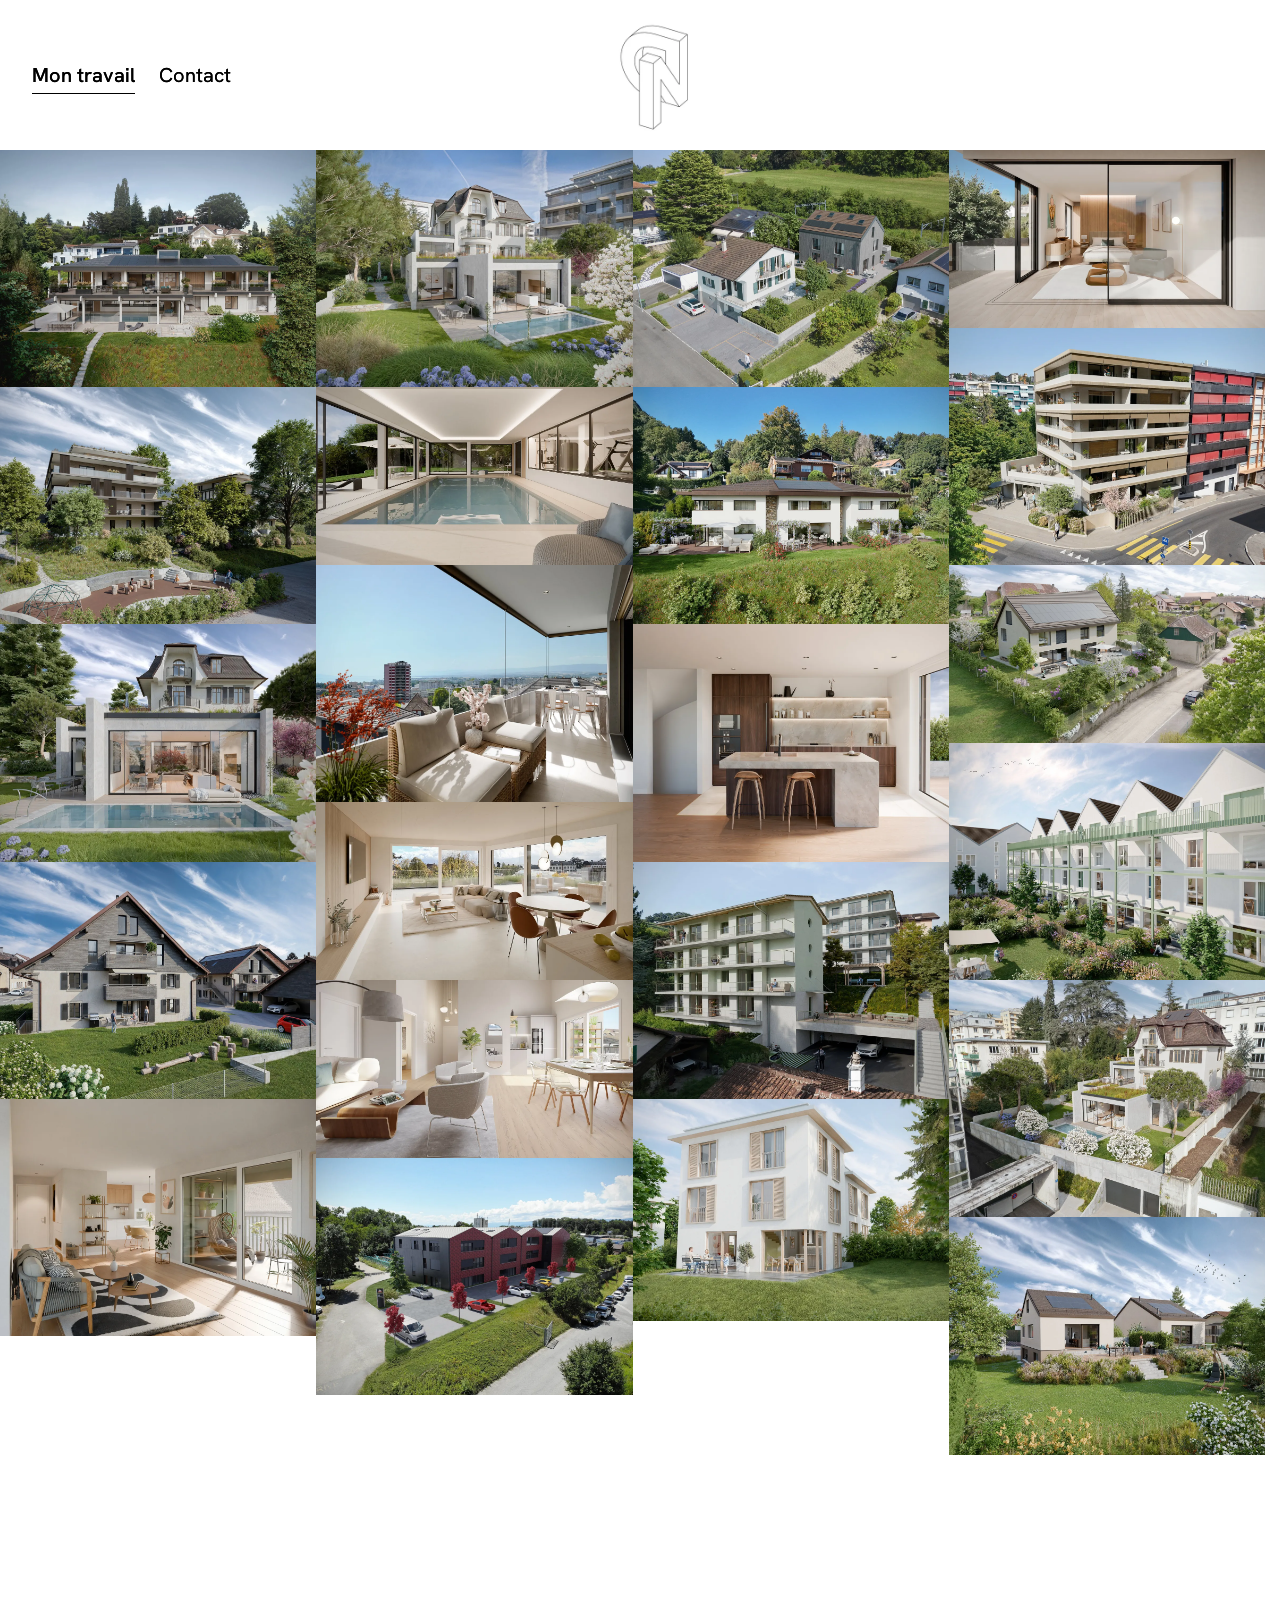
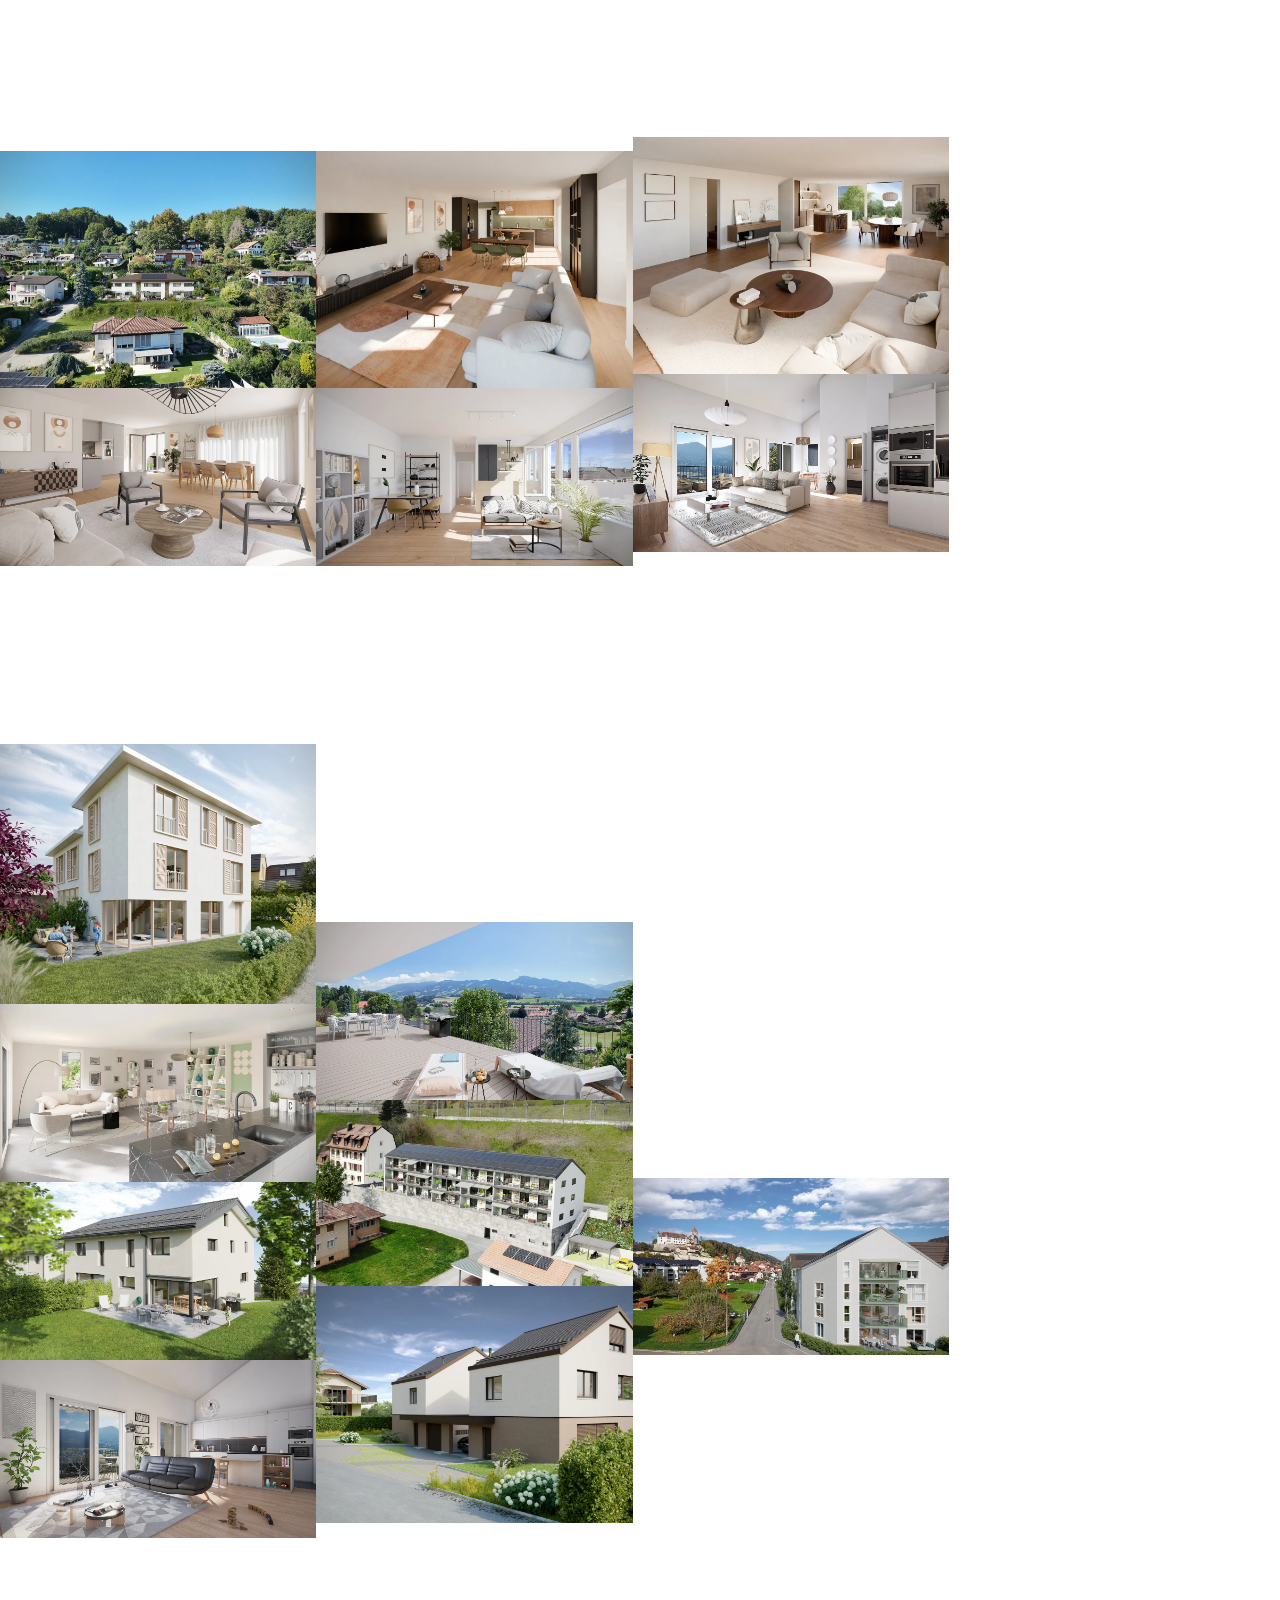
==== commit 93e08bfa: "Publication du site" ====
--- a/index.html
+++ b/index.html
@@ -774,7 +774,6 @@
   </div>
 </main>
 <div class="zoom-backdrop" id="zoom-backdrop" hidden></div>
-<button class="to-top" type="button" aria-label="Remonter" hidden>↑</button>
 <!-- Le formulaire de contact vit ici, inerte, jusqu'à ce que `gallery.js` le clone au dos de la
      tuile retournée : un <template> n'est ni rendu, ni soumis, ni parcouru par les lecteurs d'écran. -->
 <template id="contact-form-template">
@@ -819,8 +818,12 @@
      dès que « Contact » ouvre sa carte sur l'accueil. -->
 <script type="module" src="assets/js/nav.js"></script>
 <script type="module" src="assets/js/logo.js"></script>
-<script type="module" src="assets/js/to-top.js"></script>
+<!-- Les deux liens de l'en-tête deviennent des pastilles flottantes quand il quitte la fenêtre. -->
+<script type="module" src="assets/js/nav-float.js"></script>
 <script type="module" src="assets/js/masonry.js"></script>
 <script type="module" src="assets/js/gallery.js"></script>
+<!-- La veille : diaporama plein écran après un temps sans geste. Après la galerie, dont elle
+     emprunte le voile et l'effacement de la grille ; elle ne s'envole que si rien n'est ouvert. -->
+<script type="module" src="assets/js/veille.js"></script>
 </body>
 </html>
--- a/assets/css/site.css
+++ b/assets/css/site.css
@@ -1 +1 @@
-:root{--ink: #000000;--paper: #ffffff;--accent: #253551;--zoom-ease: cubic-bezier(.22, .61, .36, 1);--fade-duration: .2s;--entrance-duration: .6s;--pulse-ms: .18s}*,*:before,*:after{box-sizing:border-box}html{scrollbar-gutter:stable;-webkit-text-size-adjust:100%}body{margin:0;background:var(--paper);color:var(--ink);font:400 var(--font-size, 16px)/1.5 "Hanken Grotesk",system-ui,sans-serif}a{color:inherit;text-decoration:none}a:hover{text-decoration:underline}a:focus-visible,button:focus-visible{outline:2px solid var(--accent);outline-offset:2px}.site-header{position:relative;z-index:15;display:grid;grid-template-columns:1fr auto 1fr;grid-template-rows:minmax(var(--header-h, 150px),auto);align-items:center;padding:0 16px 0 32px;gap:12px 16px;transition:opacity var(--dim-duration, .3s)}html.is-image-zoom .site-header{opacity:0;pointer-events:none}html.is-image-zoom .site-header:focus-within{opacity:1}.header-left{grid-column:1;grid-row:1;align-self:start;padding-top:max(0px,calc((var(--header-h, 150px) - 1.5em) / 2));display:flex;flex-direction:column;align-items:flex-start;min-width:0}.site-nav{position:relative;display:flex;gap:24px}.site-logo{grid-column:2;grid-row:1}.site-nav a{font-weight:400;white-space:nowrap;display:inline-block;transform-origin:left center;transition:transform .15s}.site-nav a:hover{text-decoration:none;transform:scale(1.05)}.site-nav a.is-active{font-weight:500}.nav-bar{position:absolute;top:calc(100% + 3px);left:0;width:0;height:1px;background:currentColor;pointer-events:none;transition:left .3s var(--zoom-ease),width .3s var(--zoom-ease)}@keyframes nav-bar-pulse{50%{transform:scaleX(1.25)}}@keyframes nav-link-pulse{50%{transform:scale(1.06)}}.nav-bar.is-pulse{transform-origin:center;animation:nav-bar-pulse var(--pulse-ms, .18s) var(--zoom-ease)}.site-nav a.is-pulse{animation:nav-link-pulse var(--pulse-ms, .18s) var(--zoom-ease)}.site-filters{position:relative;max-width:100%;margin-top:12px;display:flex;flex-wrap:nowrap;align-items:center;gap:20px;padding-bottom:8px;font-size:14px;overflow-x:auto;scrollbar-width:thin;transition:transform .25s var(--zoom-ease),opacity .25s,visibility .25s}.site-filter{flex:0 0 auto;padding:0;border:0;background:none;color:inherit;font:inherit;font-weight:400;line-height:1.5;white-space:nowrap;cursor:pointer;transform-origin:left center;transition:transform .15s}.site-filter:hover{transform:scale(1.05)}.site-filter.is-active{font-weight:500}.filters-bar{position:absolute;top:calc(100% - 5px);left:0;width:0;height:1px;background:currentColor;pointer-events:none;transition:left .3s var(--zoom-ease),width .3s var(--zoom-ease)}.site-filters.is-away{transform:translate(-24px);opacity:0;visibility:hidden}.site-filters.is-entrant{transform:translate(24px);opacity:0;transition:none}.site-subfilters{max-width:100%;max-height:0;overflow:hidden;visibility:hidden;transition:max-height .25s var(--zoom-ease),transform .25s var(--zoom-ease),opacity .25s,visibility .25s}.site-subfilters.is-shown{max-height:48px;visibility:visible}.subfilters-row{position:relative;display:flex;flex-wrap:nowrap;align-items:center;gap:20px;padding:4px 0 8px;font-size:14px;overflow-x:auto;scrollbar-width:thin;transform:translate(-24px);opacity:0;transition:transform .25s var(--zoom-ease),opacity .25s}.site-subfilters.is-shown .subfilters-row{transform:none;opacity:1}.subfilters-bar{position:absolute;top:calc(100% - 5px);left:0;width:0;height:1px;background:currentColor;pointer-events:none;transition:left .3s var(--zoom-ease),width .3s var(--zoom-ease)}.site-subfilters.is-away{transform:translate(-24px);opacity:0;visibility:hidden}.site-subfilters.is-entrant{transform:translate(24px);opacity:0;transition:none}.site-logo{display:block;line-height:0;justify-self:center}.site-logo:hover{text-decoration:none}.site-header a,.site-header button,.site-logo,#logo,.site-nav a,.tile-front,.zoom-arrow,.zoom-close,.to-top{-webkit-tap-highlight-color:transparent;touch-action:manipulation}.site-logo:active,.site-logo:focus{background:transparent}.site-logo:focus:not(:focus-visible){outline:none}#logo{width:var(--logo-size, 124px);height:var(--logo-size, 124px);display:block}.logo-fallback{display:block;width:var(--logo-size, 124px);height:var(--logo-size, 124px)}#logo[hidden],.logo-fallback[hidden]{display:none}.btn{display:inline-block;padding:14px 60px;border:1px solid var(--accent);border-radius:300px;color:var(--accent);background:transparent;font:inherit;text-align:center;cursor:pointer;transition:background-color .15s,color .15s}.btn:hover{background:var(--accent);color:var(--paper);text-decoration:none}@media(max-width:639px){.site-header{gap:0 8px;padding:0 16px 18px}.header-left,.site-nav{display:contents}.site-nav a:first-of-type{grid-column:1;grid-row:1;justify-self:start;align-self:end}.site-nav a:last-of-type{grid-column:3;grid-row:1;justify-self:end;align-self:end;transform-origin:right center}.site-filters{grid-column:1 / -1;margin-top:8px}.site-subfilters{grid-column:1 / -1}.site-nav a.is-active{text-decoration:underline;text-underline-offset:5px;text-decoration-thickness:1px}.nav-bar{display:none}.btn{padding:12px 24px}}.to-top{position:fixed;right:16px;bottom:16px;z-index:30;display:none;width:40px;height:40px;padding:0;border:1px solid var(--accent);border-radius:50%;background:var(--paper);color:var(--accent);font:inherit;line-height:1;cursor:pointer;opacity:0;visibility:hidden;transition:opacity .2s,visibility .2s}@media(max-width:639px){.to-top{display:block}}.to-top.is-visible{opacity:1;visibility:visible}.to-top[hidden]{display:none}html.zoom-lock .to-top{opacity:0;visibility:hidden}main{padding:8px 40px 60px}main.gallery{padding:0 0 60px}.grid{margin:0;padding:0;max-width:none}.grid:not(.is-masonry){display:grid;grid-template-columns:repeat(2,1fr);gap:0}@media(min-width:2160px){.grid:not(.is-masonry){grid-template-columns:repeat(3,1fr)}}@media(max-width:639px){.grid:not(.is-masonry){grid-template-columns:1fr}main{padding:8px 20px 40px}}.grid.is-masonry{display:flex;align-items:flex-start;gap:0}.col{flex:1 1 0;min-width:0;display:flex;flex-direction:column;gap:0}.cell{margin:0;transition:opacity var(--dim-duration, .3s)}.cell.is-filtering-out,.cell.is-filtering-in{opacity:0}.cell.is-filtered-out{display:none}.grid.is-entering .cell{opacity:0;transform:translateY(24px);transition:opacity var(--entrance-duration) var(--zoom-ease),transform var(--entrance-duration) var(--zoom-ease)}.grid.is-entering.is-entered .cell{opacity:1;transform:none}.tile{display:block;position:relative;width:100%;color:inherit;transition:visibility var(--dim-duration, .3s)}.tile-front{position:relative;aspect-ratio:var(--ar, 4 / 3);overflow:hidden;display:block;width:100%;padding:0;border:0;background:none;color:inherit;font:inherit;cursor:pointer}@media(hover:hover)and (pointer:fine){.cell:hover .tile:not(.is-fixed) .tile-front picture,.cell:hover .tile:not(.is-fixed) .tile-front canvas,.cell:hover .tile:not(.is-fixed) .tile-front .tile-3d,.cell:hover .tile:not(.is-fixed) .tile-front video{transform:scale(var(--hover-scale, 1.015))}}.grid.is-pulse .tile-front picture,.grid.is-pulse .tile-front canvas,.grid.is-pulse .tile-front .tile-3d,.grid.is-pulse .tile-front video{transform:scale(var(--hover-scale, 1.015))}.tile.is-fixed .tile-front{backface-visibility:hidden}.tile picture,.tile img,.tile video{display:block;width:100%;height:auto}.tile-front picture{position:absolute;inset:-1px;width:auto;height:auto;transform-origin:center;transition:transform var(--hover-ms, .3s) var(--zoom-ease)}.tile-front img{width:100%;height:100%;object-fit:cover}.tile-front video{position:absolute;inset:-1px;width:calc(100% + 2px);height:calc(100% + 2px);object-fit:cover;transform-origin:center;transition:transform var(--hover-ms, .3s) var(--zoom-ease)}.tile-front canvas{position:absolute;inset:-1px;width:calc(100% + 2px);height:calc(100% + 2px);display:block;transform-origin:center;touch-action:pan-y;user-select:none;-webkit-user-select:none;opacity:0;transition:opacity var(--thumb-fade, .5s) ease-out,transform var(--hover-ms, .3s) var(--zoom-ease)}.tile-front canvas.is-ready{opacity:1}.tile-front .tile-3d{position:absolute;inset:-1px;width:calc(100% + 2px);height:calc(100% + 2px);display:block;transform-origin:center;touch-action:pan-y;user-select:none;-webkit-user-select:none;opacity:0;transition:opacity var(--thumb-fade, .5s) ease-out,transform var(--hover-ms, .3s) var(--zoom-ease)}.tile-front .tile-3d.is-ready{opacity:1}.tile-front canvas.tile-pano{cursor:grab}.tile-front canvas.tile-pano.is-dragging{cursor:grabbing}.pano-badge{position:absolute;right:8px;bottom:8px;display:flex;padding:4px;border-radius:999px;background:#0006;color:var(--paper);line-height:0;opacity:.85;pointer-events:none;transition:opacity var(--dim-duration, .3s)}.pano-badge svg{display:block}.pano-badge text{font-family:Hanken Grotesk,system-ui,sans-serif;font-weight:500}.tile.is-fixed .pano-badge{opacity:0}.tile-front img,.tile-front video{opacity:0;transition:opacity var(--thumb-fade, .5s) ease-out}.tile-front img.is-loaded,.tile-front video.is-loaded{opacity:1}.tile .tile-hd{backface-visibility:hidden}.tile-front:focus-visible{outline:2px solid var(--accent);outline-offset:2px}.tile .tile-hd{position:absolute;inset:0;width:100%;height:100%;object-fit:cover;opacity:0;transition:opacity var(--hd-fade, .15s);pointer-events:none}.tile .tile-hd.is-ready{opacity:1}.tile.is-fixed .tile-hd{object-fit:contain}.grid.is-zoomed .cell:not(.is-open){opacity:0;pointer-events:none}.grid.is-zoomed .cell:not(.is-open) .tile{visibility:hidden}.tile.is-fixed{position:fixed;z-index:20;cursor:pointer;transform-style:preserve-3d;will-change:transform;transition:transform var(--zoom-duration, .65s) var(--zoom-ease),opacity var(--dim-duration, .3s)}.tile.is-fixed .tile-front{height:100%;aspect-ratio:auto}.tile.is-fixed .tile-front picture,.tile.is-fixed .tile-front video{inset:0;transform:none}.tile.is-fixed .tile-front canvas{inset:0;transform:none;width:100%;height:100%;touch-action:none}.tile.is-fixed .tile-front .tile-3d{inset:0;transform:none;width:100%;height:100%;touch-action:none}.tile.is-fixed picture,.tile.is-fixed img,.tile.is-fixed video{width:100%;height:100%;object-fit:contain}.tile.is-fixed video{width:100%;height:100%}.tile.is-fading{opacity:0}.tile.is-fixed.is-morphing{transition:left var(--dim-duration, .3s) var(--zoom-ease),top var(--dim-duration, .3s) var(--zoom-ease),width var(--dim-duration, .3s) var(--zoom-ease),height var(--dim-duration, .3s) var(--zoom-ease),transform var(--zoom-duration, .65s) var(--zoom-ease),opacity var(--dim-duration, .3s)}.tile.is-fixed.is-morphing picture,.tile.is-fixed.is-morphing img,.tile.is-fixed.is-morphing video,.tile.is-fixed.is-morphing .tile-hd{object-fit:cover}.tile.is-fixed.is-boxing{transition:left var(--zoom-duration, .65s) var(--zoom-ease),top var(--zoom-duration, .65s) var(--zoom-ease),width var(--zoom-duration, .65s) var(--zoom-ease),height var(--zoom-duration, .65s) var(--zoom-ease),opacity var(--dim-duration, .3s)}.zoom-close{position:absolute;top:12px;right:12px;z-index:2;width:36px;height:36px;padding:0;border:0;border-radius:999px;background:none;color:var(--ink);cursor:pointer;opacity:0;transition:opacity var(--meta-duration, .5s) var(--zoom-ease),transform .15s}html[data-os=mac] .zoom-close{left:12px;right:auto}.zoom-close.is-in{opacity:1}.zoom-close:before,.zoom-close:after{content:"";position:absolute;top:50%;left:50%;width:18px;height:1px;background:currentColor}.zoom-close:before{transform:translate(-50%,-50%) rotate(45deg)}.zoom-close:after{transform:translate(-50%,-50%) rotate(-45deg)}.zoom-close:hover{transform:scale(1.12)}.zoom-close--pano{background:#0006;color:var(--paper)}.tile-back .zoom-close{top:8px;right:8px}html[data-os=mac] .tile-back .zoom-close{left:8px;right:auto}.zoom-backdrop{position:fixed;inset:0;z-index:10;cursor:pointer;background:transparent}html.zoom-lock{overflow:hidden}.zoom-meta{position:fixed;z-index:20;display:grid;grid-template-columns:minmax(0,1fr) auto minmax(0,1fr);align-items:center;gap:16px;pointer-events:none;transition:opacity var(--dim-duration, .3s)}.zoom-meta.is-out{opacity:0}.zoom-caption{margin:0;min-width:0;font-size:var(--font-size, 16px);font-weight:400;color:var(--ink);text-align:left;overflow:hidden;white-space:nowrap;text-overflow:ellipsis}.zoom-logo{justify-self:end;height:40px;width:auto;object-fit:contain}.zoom-logo[hidden]{display:none}.zoom-caption,.zoom-logo{opacity:0;transition:opacity var(--meta-duration, .5s) var(--zoom-ease),transform var(--meta-duration, .5s) var(--zoom-ease)}.zoom-caption{transform:translate(-24px)}.zoom-logo{transform:translate(24px)}.zoom-meta.is-in .zoom-caption,.zoom-meta.is-in .zoom-logo{opacity:1;transform:none}.zoom-meta.is-swap .zoom-caption,.zoom-meta.is-swap .zoom-logo{transform:none;transition:opacity var(--fade-duration)}.zoom-meta.is-in.is-stepping .zoom-caption,.zoom-meta.is-in.is-stepping .zoom-logo{opacity:0;transform:none;transition:opacity var(--fade-duration)}.zoom-arrows{display:flex;align-items:center;justify-content:center;gap:16px}.zoom-arrow{position:relative;width:36px;height:36px;padding:0;border:0;background:none;color:var(--ink);cursor:pointer;opacity:.55;pointer-events:auto;transition:opacity .15s,transform .15s}.zoom-arrow:hover{opacity:1;transform:scale(1.12)}.zoom-arrow:before{content:"";position:absolute;top:50%;left:50%;width:12px;height:12px;border-left:1px solid currentColor;border-bottom:1px solid currentColor}.zoom-arrow--prev:before{transform:translate(-40%,-50%) rotate(45deg)}.zoom-arrow--next:before{transform:translate(-60%,-50%) rotate(-135deg)}@media(prefers-reduced-motion:reduce){:root:root{--zoom-duration: 0ms;--flip-duration: 0ms;--dim-duration: 0ms;--fade-duration: 0ms;--relayout-duration: 0ms;--entrance-duration: 0ms;--hover-ms: 0ms;--hd-fade: 0ms;--thumb-fade: 0ms;--pulse-ms: 0ms}.site-nav a.is-pulse,.nav-bar.is-pulse{animation:none}.tile.is-fixed.is-flipped.is-pulsing.is-pulse{transform:perspective(1400px) rotateY(180deg)}.tile .tile-hd{transition-duration:0ms}.tile-front img,.tile-front video{transition-duration:0ms}.tile-front picture,.tile-front video{transition-duration:0ms}.tile-front canvas,.tile-front .tile-3d{transition-duration:0ms}.tile,.to-top,.site-nav a{transition-duration:0ms}.site-nav a:hover{transform:none}.nav-bar,.site-filter{transition-duration:0ms}.site-filter:hover{transform:none}.filters-bar,.site-filters{transition-duration:0ms}.site-filters.is-away,.site-filters.is-entrant{transform:none}.site-subfilters,.subfilters-row,.subfilters-bar{transition-duration:0ms}.subfilters-row,.site-subfilters.is-away,.site-subfilters.is-entrant{transform:none}.zoom-meta .zoom-caption,.zoom-meta .zoom-logo{transform:none;transition:opacity var(--meta-duration, .5s)}.zoom-arrow{transition-duration:0ms}.zoom-arrow:hover{transform:none}.zoom-close{transition-duration:0ms}.zoom-close:hover{transform:none}}.tile.is-flipped{transform:perspective(1400px) rotateY(180deg)}.tile.is-fixed.is-flipped{transition:transform var(--flip-duration, .9s) var(--zoom-ease),opacity var(--fade-duration)}.tile.is-fixed.is-flipped.is-pulsing{transition:transform var(--pulse-ms, .18s) var(--zoom-ease),opacity var(--fade-duration)}.tile.is-fixed.is-flipped.is-pulsing.is-pulse{transform:perspective(1400px) rotateY(180deg) scale(1.015)}.tile.is-fixed.is-flipped.is-turning{transform:perspective(1400px) rotateY(540deg);transition:transform var(--flip-duration, .9s) var(--zoom-ease),opacity var(--fade-duration)}.tile-back{position:absolute;left:50%;top:50%;transform:translate(-50%,-50%) rotateY(180deg);width:min(560px,92vw);height:auto;min-height:min(640px,88vh);max-height:88vh;backface-visibility:hidden;background:var(--paper);overflow:auto;padding:24px;box-shadow:0 10px 40px #00000026;text-align:left;cursor:auto}.tile-back[data-sent]{display:flex;flex-direction:column}.tile-sent{flex:1;display:flex;flex-direction:column;align-items:center;justify-content:center;gap:8px;text-align:center}.tile-sent p{margin:0;font-size:20px}.tile-sent:focus{outline:none}.tile-back h2{margin:0;font-size:22px;font-weight:500}.tile-back .contact-form{margin-top:12px;gap:8px}.tile-back .contact-form label{line-height:1.25}.tile-back .contact-form input,.tile-back .contact-form textarea{margin-top:4px;padding:6px 10px}.tile-back .btn-submit{padding:8px 32px}.tile-back .form-success{font-size:var(--font-size, 16px);margin-top:12px}.contact{max-width:1100px;margin:40px auto 0;display:grid;grid-template-columns:1fr 2fr;gap:48px}.contact h1{margin:0;font-size:clamp(40px,6vw,64px);font-weight:400;line-height:1.05}.contact-body p{margin:0 0 16px}.contact-body a{text-decoration:underline}@media(max-width:639px){.contact{grid-template-columns:1fr;gap:24px;margin-top:16px}}.contact-form{margin-top:24px;display:grid;gap:20px}.contact-form label{display:block;font-weight:500}.contact-form .req{font-weight:400;opacity:.6;font-size:14px}.contact-form input[type=text],.contact-form input[type=email],.contact-form input[type=tel],.contact-form textarea{display:block;width:100%;margin-top:6px;padding:10px 12px;border:1px solid #bbb;border-radius:4px;font:inherit;color:inherit;background:var(--paper);transition:box-shadow .15s,border-color .15s}.contact-form textarea{resize:none;overflow:hidden}.contact-form input:focus,.contact-form textarea:focus{outline:none;border-color:#555;box-shadow:0 0 0 4px #0000000f,0 2px 12px #0000001f}.hp{position:absolute;left:-9999px;width:1px;height:1px;opacity:0}.btn-submit{justify-self:start}.btn-submit:disabled,.contact-form.is-busy .btn-submit{opacity:.5;cursor:progress}.form-error{color:#9b1c1c;margin:0}.form-success{font-size:20px;margin-top:24px}.site-footer{text-align:center;padding:80px 20px 40px}.site-footer p{margin:0}
+:root{--ink: #000000;--paper: #ffffff;--accent: #253551;--zoom-ease: cubic-bezier(.22, .61, .36, 1);--fade-duration: .2s;--entrance-duration: .6s;--pulse-ms: .18s}*,*:before,*:after{box-sizing:border-box}html{scrollbar-gutter:stable;-webkit-text-size-adjust:100%}body{margin:0;background:var(--paper);color:var(--ink);font:400 var(--font-size, 16px)/1.5 "Hanken Grotesk",system-ui,sans-serif}a{color:inherit;text-decoration:none}a:hover{text-decoration:underline}a:focus-visible,button:focus-visible{outline:2px solid var(--accent);outline-offset:2px}.site-header{position:relative;z-index:15;display:grid;grid-template-columns:1fr auto 1fr;grid-template-rows:minmax(var(--header-h, 150px),auto);align-items:center;padding:0 16px 0 32px;gap:12px 16px;transition:opacity var(--dim-duration, .3s)}html.is-image-zoom .site-header{opacity:0;pointer-events:none}html.is-image-zoom .site-header:focus-within{opacity:1}.header-left{grid-column:1;grid-row:1;align-self:start;padding-top:max(0px,calc((var(--header-h, 150px) - 1.5em) / 2));display:flex;flex-direction:column;align-items:flex-start;min-width:0}.site-nav{position:relative;display:flex;gap:24px}.site-logo{grid-column:2;grid-row:1}.site-nav a{font-weight:400;white-space:nowrap;display:inline-block;transform-origin:left center;transition:transform .15s}.site-nav a:hover{text-decoration:none;transform:scale(1.05)}.site-nav a.is-active{font-weight:500}.nav-bar{position:absolute;top:calc(100% + 3px);left:0;width:0;height:1px;background:currentColor;pointer-events:none;transition:left .3s var(--zoom-ease),width .3s var(--zoom-ease)}@keyframes nav-bar-pulse{50%{transform:scaleX(1.25)}}@keyframes nav-link-pulse{50%{transform:scale(1.06)}}.nav-bar.is-pulse{transform-origin:center;animation:nav-bar-pulse var(--pulse-ms, .18s) var(--zoom-ease)}.site-nav a.is-pulse{animation:nav-link-pulse var(--pulse-ms, .18s) var(--zoom-ease)}.site-filters{position:relative;max-width:100%;margin-top:12px;display:flex;flex-wrap:nowrap;align-items:center;gap:20px;padding-bottom:8px;font-size:14px;overflow-x:auto;scrollbar-width:thin;transition:transform .25s var(--zoom-ease),opacity .25s,visibility .25s}.site-filter{flex:0 0 auto;padding:0;border:0;background:none;color:inherit;font:inherit;font-weight:400;line-height:1.5;white-space:nowrap;cursor:pointer;transform-origin:left center;transition:transform .15s}.site-filter:hover{transform:scale(1.05)}.site-filter.is-active{font-weight:500}.filters-bar{position:absolute;top:calc(100% - 5px);left:0;width:0;height:1px;background:currentColor;pointer-events:none;transition:left .3s var(--zoom-ease),width .3s var(--zoom-ease)}.site-filters.is-away{transform:translate(-24px);opacity:0;visibility:hidden}.site-filters.is-entrant{transform:translate(24px);opacity:0;transition:none}.site-subfilters{max-width:100%;max-height:0;overflow:hidden;visibility:hidden;transition:max-height .25s var(--zoom-ease),transform .25s var(--zoom-ease),opacity .25s,visibility .25s}.site-subfilters.is-shown{max-height:48px;visibility:visible}.subfilters-row{position:relative;display:flex;flex-wrap:nowrap;align-items:center;gap:20px;padding:4px 0 8px;font-size:14px;overflow-x:auto;scrollbar-width:thin;transform:translate(-24px);opacity:0;transition:transform .25s var(--zoom-ease),opacity .25s}.site-subfilters.is-shown .subfilters-row{transform:none;opacity:1}.subfilters-bar{position:absolute;top:calc(100% - 5px);left:0;width:0;height:1px;background:currentColor;pointer-events:none;transition:left .3s var(--zoom-ease),width .3s var(--zoom-ease)}.site-subfilters.is-away{transform:translate(-24px);opacity:0;visibility:hidden}.site-subfilters.is-entrant{transform:translate(24px);opacity:0;transition:none}.site-logo{display:block;line-height:0;justify-self:center}.site-logo:hover{text-decoration:none}.site-header a,.site-header button,.site-logo,#logo,.site-nav a,.tile-front,.zoom-arrow,.zoom-close,.nav-float-btn{-webkit-tap-highlight-color:transparent;touch-action:manipulation}.site-logo:active,.site-logo:focus{background:transparent}.site-logo:focus:not(:focus-visible){outline:none}#logo{width:var(--logo-size, 124px);height:var(--logo-size, 124px);display:block}.logo-fallback{display:block;width:var(--logo-size, 124px);height:var(--logo-size, 124px)}#logo[hidden],.logo-fallback[hidden]{display:none}.btn{display:inline-block;padding:14px 60px;border:1px solid var(--accent);border-radius:300px;color:var(--accent);background:transparent;font:inherit;text-align:center;cursor:pointer;transition:background-color .15s,color .15s}.btn:hover{background:var(--accent);color:var(--paper);text-decoration:none}@media(max-width:639px){.site-header{gap:0 8px;padding:0 16px 18px}.header-left,.site-nav{display:contents}.site-nav a:first-of-type{grid-column:1;grid-row:1;justify-self:start;align-self:end}.site-nav a:last-of-type{grid-column:3;grid-row:1;justify-self:end;align-self:end;transform-origin:right center}.site-filters{grid-column:1 / -1;margin-top:8px}.site-subfilters{grid-column:1 / -1}.site-nav a.is-active{text-decoration:underline;text-underline-offset:5px;text-decoration-thickness:1px}.nav-bar{display:none}.btn{padding:12px 24px}}.nav-float{position:fixed;top:0;left:0;z-index:30;width:0;height:0;transition:opacity var(--dim-duration, .3s)}html.is-image-zoom .nav-float{opacity:0;pointer-events:none}.nav-float-btn{position:fixed;top:16px;left:16px;width:40px;height:40px;padding:0;border:1px solid rgba(0,0,0,.15);border-radius:50%;background:#ffffffb3;-webkit-backdrop-filter:blur(6px);backdrop-filter:blur(6px);color:var(--ink);font:inherit;cursor:pointer;visibility:hidden;transition:transform .4s var(--zoom-ease),background-color .4s var(--zoom-ease),border-color .4s var(--zoom-ease),-webkit-backdrop-filter .4s var(--zoom-ease),backdrop-filter .4s var(--zoom-ease)}.nav-float-btn--contact{left:64px}.nav-float.is-floating .nav-float-btn{visibility:visible}.nav-float.is-leaving .nav-float-btn{pointer-events:none}.nav-float-btn.is-bare{background-color:transparent;border-color:transparent;-webkit-backdrop-filter:blur(0);backdrop-filter:blur(0)}.nav-float-btn:hover{background-color:#ffffffe6}.nav-float-label{position:absolute;left:50%;top:50%;white-space:nowrap;pointer-events:none;opacity:0;transform:translate(-50%,-50%);transition:opacity .2s,transform .4s var(--zoom-ease)}.nav-float-icon{position:absolute;left:50%;top:50%;width:20px;height:20px;margin:-10px 0 0 -10px;fill:none;stroke:currentColor;stroke-width:1.25;stroke-linecap:round;stroke-linejoin:round;pointer-events:none;transition:opacity .2s}html.nav-floating .site-nav a{opacity:0}main{padding:8px 40px 60px}main.gallery{padding:0 0 60px}.grid{margin:0;padding:0;max-width:none}.grid:not(.is-masonry){display:grid;grid-template-columns:repeat(2,1fr);gap:0}@media(min-width:2160px){.grid:not(.is-masonry){grid-template-columns:repeat(3,1fr)}}@media(max-width:639px){.grid:not(.is-masonry){grid-template-columns:1fr}main{padding:8px 20px 40px}}.grid.is-masonry{display:flex;align-items:flex-start;gap:0}.col{flex:1 1 0;min-width:0;display:flex;flex-direction:column;gap:0}.cell{margin:0;transition:opacity var(--dim-duration, .3s)}.cell.is-filtering-out,.cell.is-filtering-in{opacity:0}.cell.is-filtered-out{display:none}.grid.is-entering .cell{opacity:0;transform:translateY(24px);transition:opacity var(--entrance-duration) var(--zoom-ease),transform var(--entrance-duration) var(--zoom-ease)}.grid.is-entering.is-entered .cell{opacity:1;transform:none}.tile{display:block;position:relative;width:100%;color:inherit;transition:visibility var(--dim-duration, .3s)}.tile-front{position:relative;aspect-ratio:var(--ar, 4 / 3);overflow:hidden;display:block;width:100%;padding:0;border:0;background:none;color:inherit;font:inherit;cursor:pointer}@media(hover:hover)and (pointer:fine){.cell:hover .tile:not(.is-fixed) .tile-front picture,.cell:hover .tile:not(.is-fixed) .tile-front canvas,.cell:hover .tile:not(.is-fixed) .tile-front .tile-3d,.cell:hover .tile:not(.is-fixed) .tile-front video{transform:scale(var(--hover-scale, 1.015))}}.grid.is-pulse .tile-front picture,.grid.is-pulse .tile-front canvas,.grid.is-pulse .tile-front .tile-3d,.grid.is-pulse .tile-front video{transform:scale(var(--hover-scale, 1.015))}.tile.is-fixed .tile-front{backface-visibility:hidden}.tile picture,.tile img,.tile video{display:block;width:100%;height:auto}.tile-front picture{position:absolute;inset:-1px;width:auto;height:auto;transform-origin:center;transition:transform var(--hover-ms, .3s) var(--zoom-ease)}.tile-front img{width:100%;height:100%;object-fit:cover}.tile-front video{position:absolute;inset:-1px;width:calc(100% + 2px);height:calc(100% + 2px);object-fit:cover;transform-origin:center;transition:transform var(--hover-ms, .3s) var(--zoom-ease)}.tile-front canvas{position:absolute;inset:-1px;width:calc(100% + 2px);height:calc(100% + 2px);display:block;transform-origin:center;touch-action:pan-y;user-select:none;-webkit-user-select:none;opacity:0;transition:opacity var(--thumb-fade, .5s) ease-out,transform var(--hover-ms, .3s) var(--zoom-ease)}.tile-front canvas.is-ready{opacity:1}.tile-front .tile-3d{position:absolute;inset:-1px;width:calc(100% + 2px);height:calc(100% + 2px);display:block;transform-origin:center;touch-action:pan-y;user-select:none;-webkit-user-select:none;opacity:0;transition:opacity var(--thumb-fade, .5s) ease-out,transform var(--hover-ms, .3s) var(--zoom-ease)}.tile-front .tile-3d.is-ready{opacity:1}.tile-front canvas.tile-pano{cursor:grab}.tile-front canvas.tile-pano.is-dragging{cursor:grabbing}.pano-badge{position:absolute;right:8px;bottom:8px;display:flex;padding:4px;border-radius:999px;background:#0006;color:var(--paper);line-height:0;opacity:.85;pointer-events:none;transition:opacity var(--dim-duration, .3s)}.pano-badge svg{display:block}.pano-badge text{font-family:Hanken Grotesk,system-ui,sans-serif;font-weight:500}.tile.is-fixed .pano-badge{opacity:0}.tile-front img,.tile-front video{opacity:0;transition:opacity var(--thumb-fade, .5s) ease-out}.tile-front img.is-loaded,.tile-front video.is-loaded{opacity:1}.tile .tile-hd{backface-visibility:hidden}.tile-front:focus-visible{outline:2px solid var(--accent);outline-offset:2px}.tile .tile-hd{position:absolute;inset:0;width:100%;height:100%;object-fit:cover;opacity:0;transition:opacity var(--hd-fade, .15s);pointer-events:none}.tile .tile-hd.is-ready{opacity:1}.tile.is-fixed .tile-hd{object-fit:contain}.grid.is-zoomed .cell:not(.is-open){opacity:0;pointer-events:none}.grid.is-zoomed .cell:not(.is-open) .tile{visibility:hidden}.tile.is-fixed{position:fixed;z-index:20;cursor:pointer;transform-style:preserve-3d;will-change:transform;transition:transform var(--zoom-duration, .65s) var(--zoom-ease),opacity var(--dim-duration, .3s)}.tile.is-fixed .tile-front{height:100%;aspect-ratio:auto}.tile.is-fixed .tile-front picture,.tile.is-fixed .tile-front video{inset:0;transform:none}.tile.is-fixed .tile-front canvas{inset:0;transform:none;width:100%;height:100%;touch-action:none}.tile.is-fixed .tile-front .tile-3d{inset:0;transform:none;width:100%;height:100%;touch-action:none}.tile.is-fixed picture,.tile.is-fixed img,.tile.is-fixed video{width:100%;height:100%;object-fit:contain}.tile.is-fixed video{width:100%;height:100%}.tile.is-fading{opacity:0}.tile.is-fixed.is-morphing{transition:left var(--dim-duration, .3s) var(--zoom-ease),top var(--dim-duration, .3s) var(--zoom-ease),width var(--dim-duration, .3s) var(--zoom-ease),height var(--dim-duration, .3s) var(--zoom-ease),transform var(--zoom-duration, .65s) var(--zoom-ease),opacity var(--dim-duration, .3s)}.tile.is-fixed.is-morphing picture,.tile.is-fixed.is-morphing img,.tile.is-fixed.is-morphing video,.tile.is-fixed.is-morphing .tile-hd{object-fit:cover}.tile.is-fixed.is-boxing{transition:left var(--zoom-duration, .65s) var(--zoom-ease),top var(--zoom-duration, .65s) var(--zoom-ease),width var(--zoom-duration, .65s) var(--zoom-ease),height var(--zoom-duration, .65s) var(--zoom-ease),opacity var(--dim-duration, .3s)}.zoom-close{position:absolute;top:12px;right:12px;z-index:2;width:36px;height:36px;padding:0;border:0;border-radius:999px;background:none;color:var(--ink);cursor:pointer;opacity:0;transition:opacity var(--meta-duration, .5s) var(--zoom-ease),transform .15s}html[data-os=mac] .zoom-close{left:12px;right:auto}.zoom-close.is-in{opacity:1}.zoom-close:before,.zoom-close:after{content:"";position:absolute;top:50%;left:50%;width:18px;height:1px;background:currentColor}.zoom-close:before{transform:translate(-50%,-50%) rotate(45deg)}.zoom-close:after{transform:translate(-50%,-50%) rotate(-45deg)}.zoom-close:hover{transform:scale(1.12)}.zoom-close--pano{background:#0006;color:var(--paper)}.tile-back .zoom-close{top:16px;right:16px}html[data-os=mac] .tile-back .zoom-close{left:16px;right:auto}.tile-back h2{padding-right:48px}html[data-os=mac] .tile-back h2{padding-right:0;padding-left:48px;text-align:right}.zoom-backdrop{position:fixed;inset:0;z-index:10;cursor:pointer;background:transparent}html.zoom-lock{overflow:hidden}.tile.is-fixed.is-veille picture,.tile.is-fixed.is-veille img{object-fit:cover}.veille{position:fixed;inset:0;z-index:25;overflow:hidden;background:transparent;opacity:0;transition:opacity .3s ease-out}.veille.is-in{opacity:1}.veille.is-out{opacity:0;transition-duration:.6s;pointer-events:none}.veille-image{position:absolute;inset:0;width:100%;height:100%;object-fit:cover;opacity:0;transition:opacity 1.2s linear;will-change:transform,opacity}.veille-image.is-top{z-index:1}.veille-image.is-on{opacity:1}@keyframes veille-motion{0%{transform:var(--veille-from, none)}to{transform:var(--veille-to, none)}}.veille-image.is-moving{animation:veille-motion 8.2s linear both}.zoom-meta{position:fixed;z-index:20;display:grid;grid-template-columns:minmax(0,1fr) auto minmax(0,1fr);align-items:center;gap:16px;pointer-events:none;transition:opacity var(--dim-duration, .3s)}.zoom-meta.is-out{opacity:0}.zoom-caption{margin:0;min-width:0;font-size:var(--font-size, 16px);font-weight:400;color:var(--ink);text-align:left;overflow:hidden;white-space:nowrap;text-overflow:ellipsis}.zoom-logo{justify-self:end;height:40px;width:auto;object-fit:contain}.zoom-logo[hidden]{display:none}.zoom-caption,.zoom-logo{opacity:0;transition:opacity var(--meta-duration, .5s) var(--zoom-ease),transform var(--meta-duration, .5s) var(--zoom-ease)}.zoom-caption{transform:translate(-24px)}.zoom-logo{transform:translate(24px)}.zoom-meta.is-in .zoom-caption,.zoom-meta.is-in .zoom-logo{opacity:1;transform:none}.zoom-meta.is-swap .zoom-caption,.zoom-meta.is-swap .zoom-logo{transform:none;transition:opacity var(--fade-duration)}.zoom-meta.is-in.is-stepping .zoom-caption,.zoom-meta.is-in.is-stepping .zoom-logo{opacity:0;transform:none;transition:opacity var(--fade-duration)}.zoom-arrows{display:flex;align-items:center;justify-content:center;gap:16px}.zoom-arrow{position:relative;width:36px;height:36px;padding:0;border:0;background:none;color:var(--ink);cursor:pointer;opacity:.55;pointer-events:auto;transition:opacity .15s,transform .15s}.zoom-arrow:hover{opacity:1;transform:scale(1.12)}.zoom-arrow:before{content:"";position:absolute;top:50%;left:50%;width:12px;height:12px;border-left:1px solid currentColor;border-bottom:1px solid currentColor}.zoom-arrow--prev:before{transform:translate(-40%,-50%) rotate(45deg)}.zoom-arrow--next:before{transform:translate(-60%,-50%) rotate(-135deg)}@media(prefers-reduced-motion:reduce){:root:root{--zoom-duration: 0ms;--flip-duration: 0ms;--dim-duration: 0ms;--fade-duration: 0ms;--relayout-duration: 0ms;--entrance-duration: 0ms;--hover-ms: 0ms;--hd-fade: 0ms;--thumb-fade: 0ms;--pulse-ms: 0ms}.site-nav a.is-pulse,.nav-bar.is-pulse{animation:none}.tile.is-fixed.is-flipped.is-pulsing.is-pulse{transform:perspective(1400px) rotateY(180deg)}.tile .tile-hd{transition-duration:0ms}.tile-front img,.tile-front video{transition-duration:0ms}.tile-front picture,.tile-front video{transition-duration:0ms}.tile-front canvas,.tile-front .tile-3d{transition-duration:0ms}.tile,.nav-float,.nav-float-btn,.nav-float-label,.nav-float-icon,.site-nav a{transition-duration:0ms}.site-nav a:hover{transform:none}.nav-bar,.site-filter{transition-duration:0ms}.site-filter:hover{transform:none}.filters-bar,.site-filters{transition-duration:0ms}.site-filters.is-away,.site-filters.is-entrant{transform:none}.site-subfilters,.subfilters-row,.subfilters-bar{transition-duration:0ms}.subfilters-row,.site-subfilters.is-away,.site-subfilters.is-entrant{transform:none}.zoom-meta .zoom-caption,.zoom-meta .zoom-logo{transform:none;transition:opacity var(--meta-duration, .5s)}.zoom-arrow{transition-duration:0ms}.zoom-arrow:hover{transform:none}.zoom-close{transition-duration:0ms}.zoom-close:hover{transform:none}}.tile.is-flipped{transform:perspective(1400px) rotateY(180deg)}.tile.is-fixed.is-flipped{transition:transform var(--flip-duration, .9s) var(--zoom-ease),opacity var(--fade-duration)}.tile.is-fixed.is-flipped.is-pulsing{transition:transform var(--pulse-ms, .18s) var(--zoom-ease),opacity var(--fade-duration)}.tile.is-fixed.is-flipped.is-pulsing.is-pulse{transform:perspective(1400px) rotateY(180deg) scale(1.015)}.tile.is-fixed.is-flipped.is-turning{transform:perspective(1400px) rotateY(540deg);transition:transform var(--flip-duration, .9s) var(--zoom-ease),opacity var(--fade-duration)}.tile-back{position:absolute;left:50%;top:50%;transform:translate(-50%,-50%) rotateY(180deg);width:min(560px,92vw);height:auto;min-height:min(640px,88vh);max-height:88vh;backface-visibility:hidden;background:var(--paper);overflow:auto;padding:24px;box-shadow:0 10px 40px #00000026;text-align:left;cursor:auto}.tile-back[data-sent]{display:flex;flex-direction:column}.tile-sent{flex:1;display:flex;flex-direction:column;align-items:center;justify-content:center;gap:8px;text-align:center}.tile-sent p{margin:0;font-size:20px}.tile-sent:focus{outline:none}.tile-back h2{margin:0;font-size:22px;font-weight:500}.tile-back .contact-form{margin-top:12px;gap:8px}.tile-back .contact-form label{line-height:1.25}.tile-back .contact-form input,.tile-back .contact-form textarea{margin-top:4px;padding:6px 10px}.tile-back .btn-submit{padding:8px 32px}.tile-back .form-success{font-size:var(--font-size, 16px);margin-top:12px}.contact{max-width:1100px;margin:40px auto 0;display:grid;grid-template-columns:1fr 2fr;gap:48px}.contact h1{margin:0;font-size:clamp(40px,6vw,64px);font-weight:400;line-height:1.05}.contact-body p{margin:0 0 16px}.contact-body a{text-decoration:underline}@media(max-width:639px){.contact{grid-template-columns:1fr;gap:24px;margin-top:16px}}.contact-form{margin-top:24px;display:grid;gap:20px}.contact-form label{display:block;font-weight:500}.contact-form .req{font-weight:400;opacity:.6;font-size:14px}.contact-form input[type=text],.contact-form input[type=email],.contact-form input[type=tel],.contact-form textarea{display:block;width:100%;margin-top:6px;padding:10px 12px;border:1px solid #bbb;border-radius:4px;font:inherit;color:inherit;background:var(--paper);transition:box-shadow .15s,border-color .15s}.contact-form textarea{resize:none;overflow:hidden}.contact-form input:focus,.contact-form textarea:focus{outline:none;border-color:#555;box-shadow:0 0 0 4px #0000000f,0 2px 12px #0000001f}.hp{position:absolute;left:-9999px;width:1px;height:1px;opacity:0}.btn-submit{justify-self:start}.btn-submit:disabled,.contact-form.is-busy .btn-submit{opacity:.5;cursor:progress}.form-error{color:#9b1c1c;margin:0}.form-success{font-size:20px;margin-top:24px}.site-footer{text-align:center;padding:80px 20px 40px}.site-footer p{margin:0}
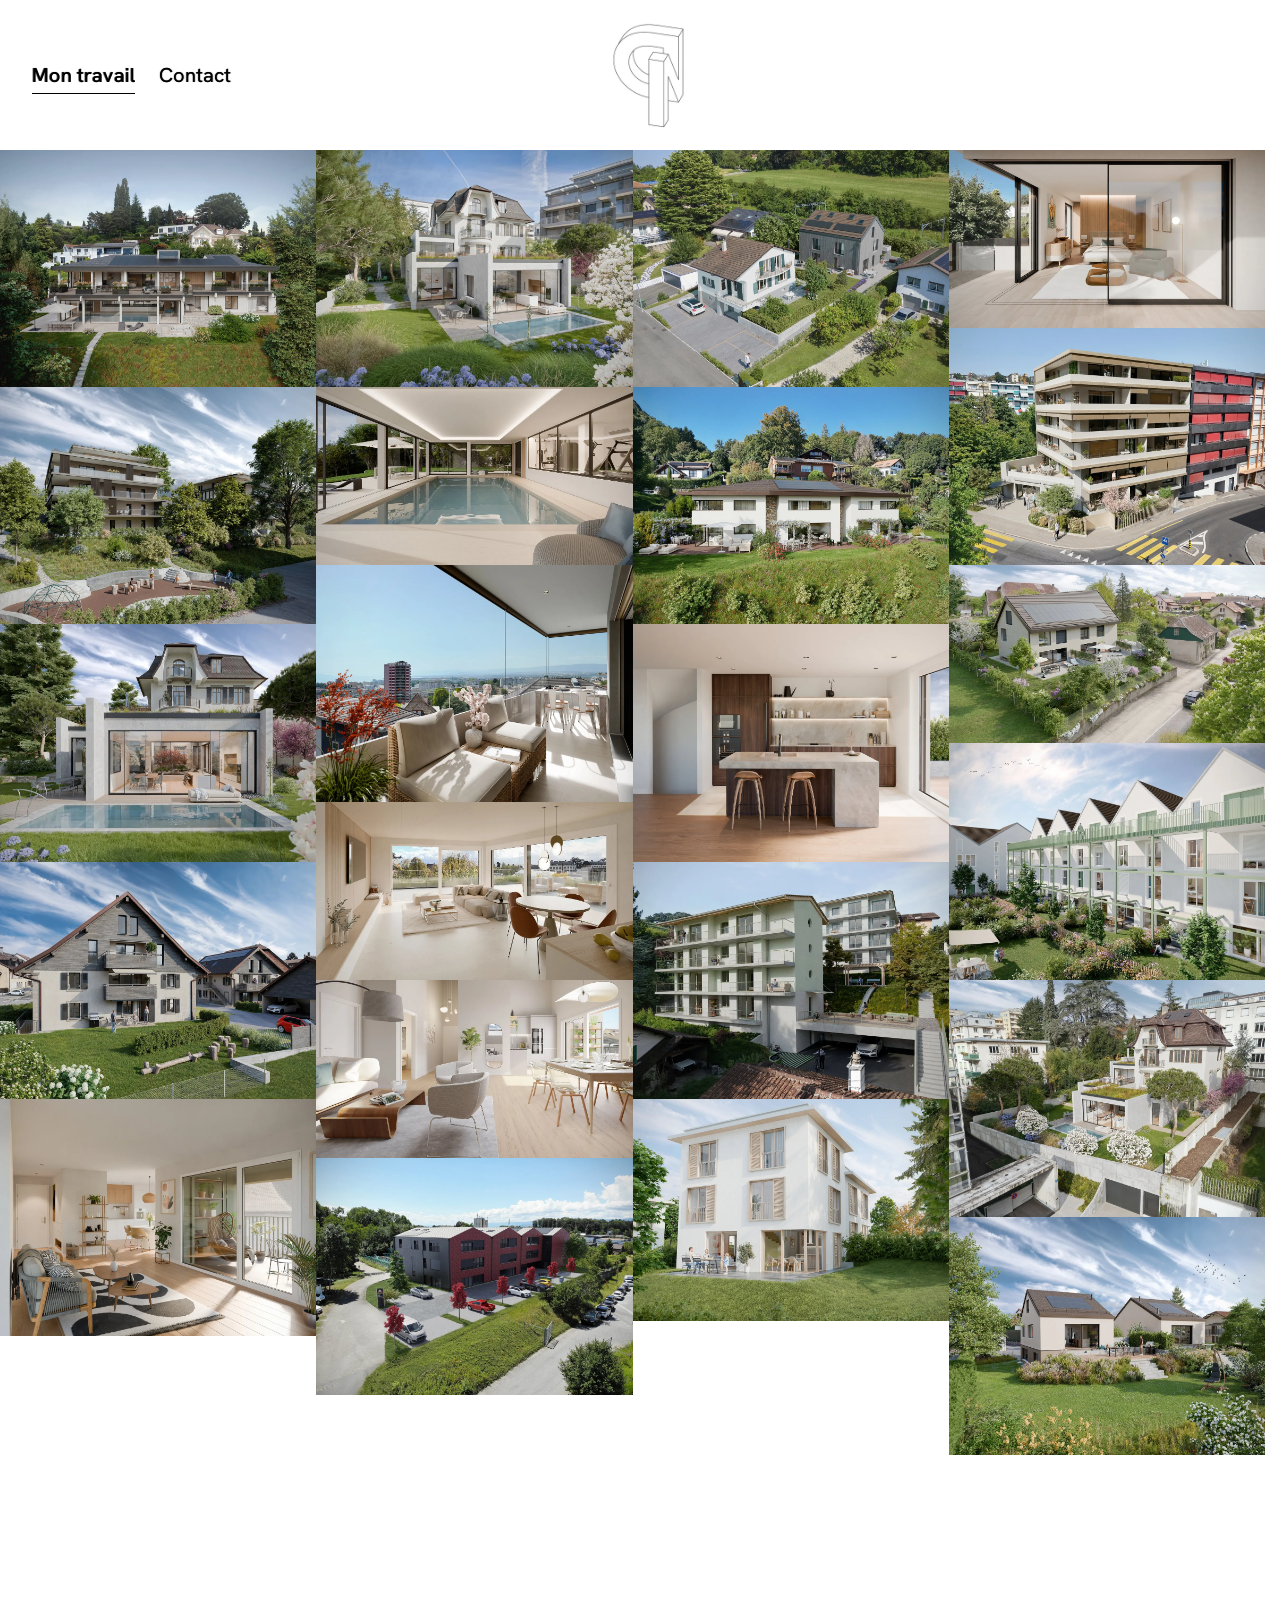
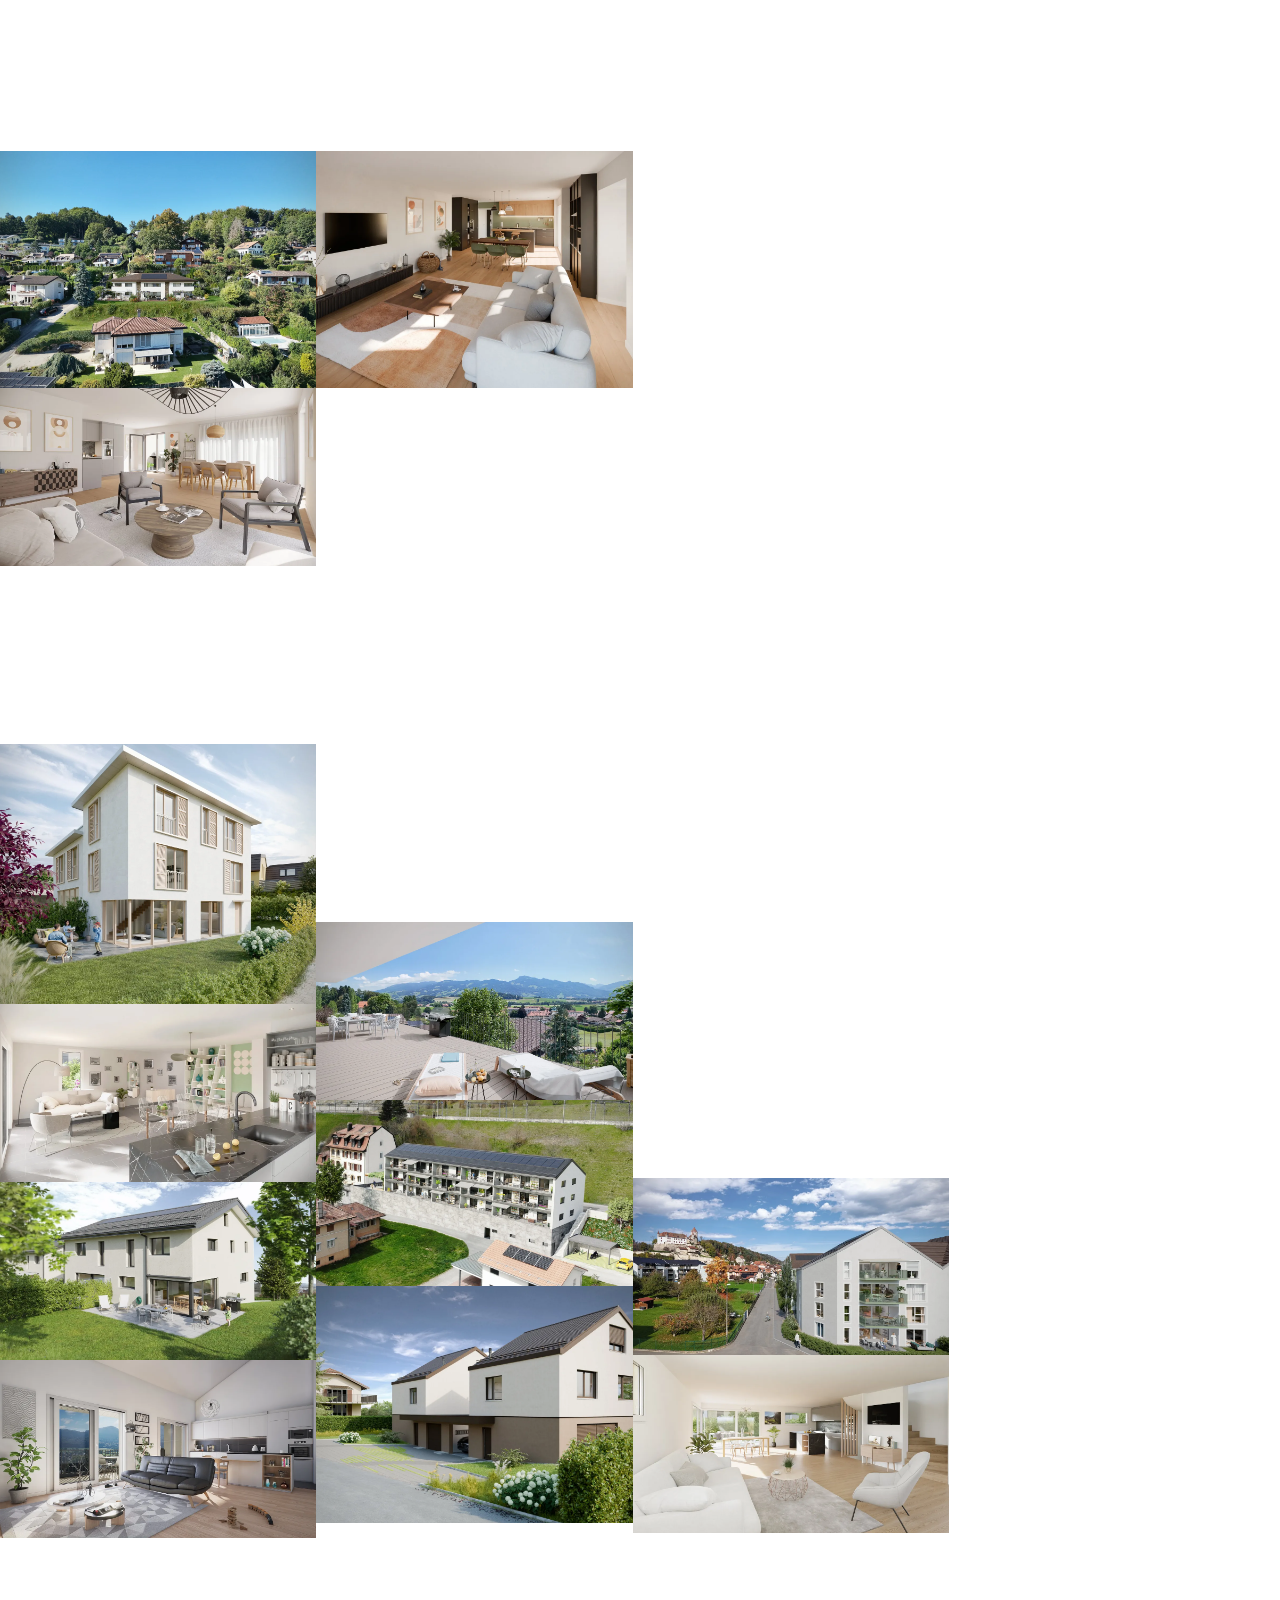
==== commit 4262c5ef: "Publication du site" ====
--- a/index.html
+++ b/index.html
@@ -10,8 +10,8 @@
 <meta property="og:description" content="Nicolas Delacrétaz, images de synthèse et visualisation architecturale, Lausanne.">
 <meta property="og:url" content="https://nicodela.ch/">
 <meta property="og:image" content="https://nicodela.ch/img/full/001-vue-exterieure.jpg">
-<meta property="og:image:width" content="2000">
-<meta property="og:image:height" content="1500">
+<meta property="og:image:width" content="2500">
+<meta property="og:image:height" content="1875">
 <meta property="og:locale" content="fr_CH">
 <meta name="twitter:card" content="summary_large_image">
 <link rel="icon" href="assets/logo/favicon.png" type="image/png">
@@ -62,7 +62,7 @@
 <main class="gallery">
   <div class="grid" id="grid" role="list">
 <div class="cell" data-index="0" role="listitem">
-  <div class="tile" data-kind="image" data-full-webp="img/full/001-vue-exterieure.webp" data-full-jpg="img/full/001-vue-exterieure.jpg" data-zoom-webm="" data-zoom-mp4="" data-pano-grid="" data-pano-full="" data-module="" data-w="2000" data-h="1500" data-caption="" data-logo="">
+  <div class="tile" data-kind="image" data-full-webp="img/full/001-vue-exterieure.webp" data-full-jpg="img/full/001-vue-exterieure.jpg" data-zoom-webm="" data-zoom-mp4="" data-pano-grid="" data-pano-full="" data-module="" data-w="2500" data-h="1875" data-caption="" data-logo="">
     <button class="tile-front" type="button" aria-label="Agrandir : Vue extérieure" style="--ar: 1200 / 900">
       <picture>
         <source type="image/webp" srcset="img/thumb/001-vue-exterieure.webp">
@@ -72,7 +72,7 @@
   </div>
 </div>
 <div class="cell" data-index="1" role="listitem">
-  <div class="tile" data-kind="image" data-full-webp="img/full/005-vue-exterieure.webp" data-full-jpg="img/full/005-vue-exterieure.jpg" data-zoom-webm="" data-zoom-mp4="" data-pano-grid="" data-pano-full="" data-module="" data-w="2000" data-h="1500" data-caption="" data-logo="">
+  <div class="tile" data-kind="image" data-full-webp="img/full/005-vue-exterieure.webp" data-full-jpg="img/full/005-vue-exterieure.jpg" data-zoom-webm="" data-zoom-mp4="" data-pano-grid="" data-pano-full="" data-module="" data-w="2500" data-h="1875" data-caption="" data-logo="">
     <button class="tile-front" type="button" aria-label="Agrandir : Vue extérieure" style="--ar: 1200 / 900">
       <picture>
         <source type="image/webp" srcset="img/thumb/005-vue-exterieure.webp">
@@ -82,7 +82,7 @@
   </div>
 </div>
 <div class="cell" data-index="2" role="listitem">
-  <div class="tile" data-kind="image" data-full-webp="img/full/006-vue-aerienne.webp" data-full-jpg="img/full/006-vue-aerienne.jpg" data-zoom-webm="" data-zoom-mp4="" data-pano-grid="" data-pano-full="" data-module="" data-w="2000" data-h="1500" data-caption="" data-logo="">
+  <div class="tile" data-kind="image" data-full-webp="img/full/006-vue-aerienne.webp" data-full-jpg="img/full/006-vue-aerienne.jpg" data-zoom-webm="" data-zoom-mp4="" data-pano-grid="" data-pano-full="" data-module="" data-w="2500" data-h="1875" data-caption="" data-logo="">
     <button class="tile-front" type="button" aria-label="Agrandir : Vue aérienne" style="--ar: 1200 / 900">
       <picture>
         <source type="image/webp" srcset="img/thumb/006-vue-aerienne.webp">
@@ -92,7 +92,7 @@
   </div>
 </div>
 <div class="cell" data-index="3" role="listitem">
-  <div class="tile" data-kind="image" data-full-webp="img/full/007-vue-interieure.webp" data-full-jpg="img/full/007-vue-interieure.jpg" data-zoom-webm="" data-zoom-mp4="" data-pano-grid="" data-pano-full="" data-module="" data-w="2000" data-h="1125" data-caption="" data-logo="">
+  <div class="tile" data-kind="image" data-full-webp="img/full/007-vue-interieure.webp" data-full-jpg="img/full/007-vue-interieure.jpg" data-zoom-webm="" data-zoom-mp4="" data-pano-grid="" data-pano-full="" data-module="" data-w="2500" data-h="1406" data-caption="" data-logo="">
     <button class="tile-front" type="button" aria-label="Agrandir : Vue intérieure" style="--ar: 1200 / 675">
       <picture>
         <source type="image/webp" srcset="img/thumb/007-vue-interieure.webp">
@@ -102,7 +102,7 @@
   </div>
 </div>
 <div class="cell" data-index="4" role="listitem">
-  <div class="tile" data-kind="image" data-full-webp="img/full/008-vue-aerienne.webp" data-full-jpg="img/full/008-vue-aerienne.jpg" data-zoom-webm="" data-zoom-mp4="" data-pano-grid="" data-pano-full="" data-module="" data-w="2000" data-h="1500" data-caption="" data-logo="">
+  <div class="tile" data-kind="image" data-full-webp="img/full/008-vue-aerienne.webp" data-full-jpg="img/full/008-vue-aerienne.jpg" data-zoom-webm="" data-zoom-mp4="" data-pano-grid="" data-pano-full="" data-module="" data-w="2500" data-h="1875" data-caption="" data-logo="">
     <button class="tile-front" type="button" aria-label="Agrandir : Vue aérienne" style="--ar: 1200 / 900">
       <picture>
         <source type="image/webp" srcset="img/thumb/008-vue-aerienne.webp">
@@ -112,7 +112,7 @@
   </div>
 </div>
 <div class="cell" data-index="5" role="listitem">
-  <div class="tile" data-kind="image" data-full-webp="img/full/009-vue-exterieure.webp" data-full-jpg="img/full/009-vue-exterieure.jpg" data-zoom-webm="" data-zoom-mp4="" data-pano-grid="" data-pano-full="" data-module="" data-w="2000" data-h="1500" data-caption="" data-logo="">
+  <div class="tile" data-kind="image" data-full-webp="img/full/009-vue-exterieure.webp" data-full-jpg="img/full/009-vue-exterieure.jpg" data-zoom-webm="" data-zoom-mp4="" data-pano-grid="" data-pano-full="" data-module="" data-w="2500" data-h="1875" data-caption="" data-logo="">
     <button class="tile-front" type="button" aria-label="Agrandir : Vue extérieure" style="--ar: 1200 / 900">
       <picture>
         <source type="image/webp" srcset="img/thumb/009-vue-exterieure.webp">
@@ -122,7 +122,7 @@
   </div>
 </div>
 <div class="cell" data-index="6" role="listitem">
-  <div class="tile" data-kind="image" data-full-webp="img/full/010-vue-exterieure.webp" data-full-jpg="img/full/010-vue-exterieure.jpg" data-zoom-webm="" data-zoom-mp4="" data-pano-grid="" data-pano-full="" data-module="" data-w="2000" data-h="1125" data-caption="" data-logo="">
+  <div class="tile" data-kind="image" data-full-webp="img/full/010-vue-exterieure.webp" data-full-jpg="img/full/010-vue-exterieure.jpg" data-zoom-webm="" data-zoom-mp4="" data-pano-grid="" data-pano-full="" data-module="" data-w="2500" data-h="1406" data-caption="" data-logo="">
     <button class="tile-front" type="button" aria-label="Agrandir : Vue extérieure" style="--ar: 1200 / 675">
       <picture>
         <source type="image/webp" srcset="img/thumb/010-vue-exterieure.webp">
@@ -132,7 +132,7 @@
   </div>
 </div>
 <div class="cell" data-index="7" role="listitem">
-  <div class="tile" data-kind="image" data-full-webp="img/full/011-vue-aerienne.webp" data-full-jpg="img/full/011-vue-aerienne.jpg" data-zoom-webm="" data-zoom-mp4="" data-pano-grid="" data-pano-full="" data-module="" data-w="2000" data-h="1500" data-caption="" data-logo="">
+  <div class="tile" data-kind="image" data-full-webp="img/full/011-vue-aerienne.webp" data-full-jpg="img/full/011-vue-aerienne.jpg" data-zoom-webm="" data-zoom-mp4="" data-pano-grid="" data-pano-full="" data-module="" data-w="2500" data-h="1875" data-caption="" data-logo="">
     <button class="tile-front" type="button" aria-label="Agrandir : Vue aérienne" style="--ar: 1200 / 900">
       <picture>
         <source type="image/webp" srcset="img/thumb/011-vue-aerienne.webp">
@@ -142,7 +142,7 @@
   </div>
 </div>
 <div class="cell" data-index="8" role="listitem">
-  <div class="tile" data-kind="image" data-full-webp="img/full/012-vue-exterieure.webp" data-full-jpg="img/full/012-vue-exterieure.jpg" data-zoom-webm="" data-zoom-mp4="" data-pano-grid="" data-pano-full="" data-module="" data-w="2000" data-h="1500" data-caption="" data-logo="">
+  <div class="tile" data-kind="image" data-full-webp="img/full/012-vue-exterieure.webp" data-full-jpg="img/full/012-vue-exterieure.jpg" data-zoom-webm="" data-zoom-mp4="" data-pano-grid="" data-pano-full="" data-module="" data-w="2500" data-h="1875" data-caption="" data-logo="">
     <button class="tile-front" type="button" aria-label="Agrandir : Vue extérieure" style="--ar: 1200 / 900">
       <picture>
         <source type="image/webp" srcset="img/thumb/012-vue-exterieure.webp">
@@ -152,7 +152,7 @@
   </div>
 </div>
 <div class="cell" data-index="9" role="listitem">
-  <div class="tile" data-kind="image" data-full-webp="img/full/013-vue-aerienne.webp" data-full-jpg="img/full/013-vue-aerienne.jpg" data-zoom-webm="" data-zoom-mp4="" data-pano-grid="" data-pano-full="" data-module="" data-w="2000" data-h="1126" data-caption="" data-logo="">
+  <div class="tile" data-kind="image" data-full-webp="img/full/013-vue-aerienne.webp" data-full-jpg="img/full/013-vue-aerienne.jpg" data-zoom-webm="" data-zoom-mp4="" data-pano-grid="" data-pano-full="" data-module="" data-w="2500" data-h="1407" data-caption="" data-logo="">
     <button class="tile-front" type="button" aria-label="Agrandir : Vue aérienne" style="--ar: 1200 / 675">
       <picture>
         <source type="image/webp" srcset="img/thumb/013-vue-aerienne.webp">
@@ -162,7 +162,7 @@
   </div>
 </div>
 <div class="cell" data-index="10" role="listitem">
-  <div class="tile" data-kind="image" data-full-webp="img/full/014-vue-exterieure.webp" data-full-jpg="img/full/014-vue-exterieure.jpg" data-zoom-webm="" data-zoom-mp4="" data-pano-grid="" data-pano-full="" data-module="" data-w="2000" data-h="1500" data-caption="" data-logo="">
+  <div class="tile" data-kind="image" data-full-webp="img/full/014-vue-exterieure.webp" data-full-jpg="img/full/014-vue-exterieure.jpg" data-zoom-webm="" data-zoom-mp4="" data-pano-grid="" data-pano-full="" data-module="" data-w="2500" data-h="1875" data-caption="" data-logo="">
     <button class="tile-front" type="button" aria-label="Agrandir : Vue extérieure" style="--ar: 1200 / 900">
       <picture>
         <source type="image/webp" srcset="img/thumb/014-vue-exterieure.webp">
@@ -172,7 +172,7 @@
   </div>
 </div>
 <div class="cell" data-index="11" role="listitem">
-  <div class="tile" data-kind="image" data-full-webp="img/full/015-vue-interieure.webp" data-full-jpg="img/full/015-vue-interieure.jpg" data-zoom-webm="" data-zoom-mp4="" data-pano-grid="" data-pano-full="" data-module="" data-w="2000" data-h="1500" data-caption="" data-logo="">
+  <div class="tile" data-kind="image" data-full-webp="img/full/015-vue-interieure.webp" data-full-jpg="img/full/015-vue-interieure.jpg" data-zoom-webm="" data-zoom-mp4="" data-pano-grid="" data-pano-full="" data-module="" data-w="2500" data-h="1875" data-caption="" data-logo="">
     <button class="tile-front" type="button" aria-label="Agrandir : Vue intérieure" style="--ar: 1200 / 900">
       <picture>
         <source type="image/webp" srcset="img/thumb/015-vue-interieure.webp">
@@ -182,7 +182,7 @@
   </div>
 </div>
 <div class="cell" data-index="12" role="listitem">
-  <div class="tile" data-kind="image" data-full-webp="img/full/016-vue-exterieure.webp" data-full-jpg="img/full/016-vue-exterieure.jpg" data-zoom-webm="" data-zoom-mp4="" data-pano-grid="" data-pano-full="" data-module="" data-w="2000" data-h="1500" data-caption="" data-logo="">
+  <div class="tile" data-kind="image" data-full-webp="img/full/016-vue-exterieure.webp" data-full-jpg="img/full/016-vue-exterieure.jpg" data-zoom-webm="" data-zoom-mp4="" data-pano-grid="" data-pano-full="" data-module="" data-w="2500" data-h="1875" data-caption="" data-logo="">
     <button class="tile-front" type="button" aria-label="Agrandir : Vue extérieure" style="--ar: 1200 / 900">
       <picture>
         <source type="image/webp" srcset="img/thumb/016-vue-exterieure.webp">
@@ -192,7 +192,7 @@
   </div>
 </div>
 <div class="cell" data-index="13" role="listitem">
-  <div class="tile" data-kind="image" data-full-webp="img/full/017-vue-exterieure.webp" data-full-jpg="img/full/017-vue-exterieure.jpg" data-zoom-webm="" data-zoom-mp4="" data-pano-grid="" data-pano-full="" data-module="" data-w="2000" data-h="1125" data-caption="" data-logo="">
+  <div class="tile" data-kind="image" data-full-webp="img/full/017-vue-exterieure.webp" data-full-jpg="img/full/017-vue-exterieure.jpg" data-zoom-webm="" data-zoom-mp4="" data-pano-grid="" data-pano-full="" data-module="" data-w="2500" data-h="1406" data-caption="" data-logo="">
     <button class="tile-front" type="button" aria-label="Agrandir : Vue extérieure" style="--ar: 1200 / 675">
       <picture>
         <source type="image/webp" srcset="img/thumb/017-vue-exterieure.webp">
@@ -202,7 +202,7 @@
   </div>
 </div>
 <div class="cell" data-index="14" role="listitem">
-  <div class="tile" data-kind="image" data-full-webp="img/full/018-vue-exterieure.webp" data-full-jpg="img/full/018-vue-exterieure.jpg" data-zoom-webm="" data-zoom-mp4="" data-pano-grid="" data-pano-full="" data-module="" data-w="2000" data-h="1500" data-caption="" data-logo="">
+  <div class="tile" data-kind="image" data-full-webp="img/full/018-vue-exterieure.webp" data-full-jpg="img/full/018-vue-exterieure.jpg" data-zoom-webm="" data-zoom-mp4="" data-pano-grid="" data-pano-full="" data-module="" data-w="2500" data-h="1875" data-caption="" data-logo="">
     <button class="tile-front" type="button" aria-label="Agrandir : Vue extérieure" style="--ar: 1200 / 900">
       <picture>
         <source type="image/webp" srcset="img/thumb/018-vue-exterieure.webp">
@@ -212,7 +212,7 @@
   </div>
 </div>
 <div class="cell" data-index="15" role="listitem">
-  <div class="tile" data-kind="image" data-full-webp="img/full/019-vue-aerienne.webp" data-full-jpg="img/full/019-vue-aerienne.jpg" data-zoom-webm="" data-zoom-mp4="" data-pano-grid="" data-pano-full="" data-module="" data-w="2000" data-h="1500" data-caption="" data-logo="">
+  <div class="tile" data-kind="image" data-full-webp="img/full/019-vue-aerienne.webp" data-full-jpg="img/full/019-vue-aerienne.jpg" data-zoom-webm="" data-zoom-mp4="" data-pano-grid="" data-pano-full="" data-module="" data-w="2500" data-h="1875" data-caption="" data-logo="">
     <button class="tile-front" type="button" aria-label="Agrandir : Vue aérienne" style="--ar: 1200 / 900">
       <picture>
         <source type="image/webp" srcset="img/thumb/019-vue-aerienne.webp">
@@ -222,7 +222,7 @@
   </div>
 </div>
 <div class="cell" data-index="16" role="listitem">
-  <div class="tile" data-kind="image" data-full-webp="img/full/020-vue-exterieure.webp" data-full-jpg="img/full/020-vue-exterieure.jpg" data-zoom-webm="" data-zoom-mp4="" data-pano-grid="" data-pano-full="" data-module="" data-w="2000" data-h="1125" data-caption="" data-logo="">
+  <div class="tile" data-kind="image" data-full-webp="img/full/020-vue-exterieure.webp" data-full-jpg="img/full/020-vue-exterieure.jpg" data-zoom-webm="" data-zoom-mp4="" data-pano-grid="" data-pano-full="" data-module="" data-w="2500" data-h="1406" data-caption="" data-logo="">
     <button class="tile-front" type="button" aria-label="Agrandir : Vue extérieure" style="--ar: 1200 / 675">
       <picture>
         <source type="image/webp" srcset="img/thumb/020-vue-exterieure.webp">
@@ -232,7 +232,7 @@
   </div>
 </div>
 <div class="cell" data-index="17" role="listitem">
-  <div class="tile" data-kind="image" data-full-webp="img/full/021-vue-aerienne.webp" data-full-jpg="img/full/021-vue-aerienne.jpg" data-zoom-webm="" data-zoom-mp4="" data-pano-grid="" data-pano-full="" data-module="" data-w="2000" data-h="1500" data-caption="" data-logo="">
+  <div class="tile" data-kind="image" data-full-webp="img/full/021-vue-aerienne.webp" data-full-jpg="img/full/021-vue-aerienne.jpg" data-zoom-webm="" data-zoom-mp4="" data-pano-grid="" data-pano-full="" data-module="" data-w="2500" data-h="1875" data-caption="" data-logo="">
     <button class="tile-front" type="button" aria-label="Agrandir : Vue aérienne" style="--ar: 1200 / 900">
       <picture>
         <source type="image/webp" srcset="img/thumb/021-vue-aerienne.webp">
@@ -242,7 +242,7 @@
   </div>
 </div>
 <div class="cell" data-index="18" role="listitem">
-  <div class="tile" data-kind="image" data-full-webp="img/full/022-vue-interieure.webp" data-full-jpg="img/full/022-vue-interieure.jpg" data-zoom-webm="" data-zoom-mp4="" data-pano-grid="" data-pano-full="" data-module="" data-w="2000" data-h="1500" data-caption="" data-logo="">
+  <div class="tile" data-kind="image" data-full-webp="img/full/022-vue-interieure.webp" data-full-jpg="img/full/022-vue-interieure.jpg" data-zoom-webm="" data-zoom-mp4="" data-pano-grid="" data-pano-full="" data-module="" data-w="2500" data-h="1875" data-caption="" data-logo="">
     <button class="tile-front" type="button" aria-label="Agrandir : Vue intérieure" style="--ar: 1200 / 900">
       <picture>
         <source type="image/webp" srcset="img/thumb/022-vue-interieure.webp">
@@ -252,7 +252,7 @@
   </div>
 </div>
 <div class="cell" data-index="19" role="listitem">
-  <div class="tile" data-kind="image" data-full-webp="img/full/023-vue-exterieure.webp" data-full-jpg="img/full/023-vue-exterieure.jpg" data-zoom-webm="" data-zoom-mp4="" data-pano-grid="" data-pano-full="" data-module="" data-w="2000" data-h="1409" data-caption="" data-logo="">
+  <div class="tile" data-kind="image" data-full-webp="img/full/023-vue-exterieure.webp" data-full-jpg="img/full/023-vue-exterieure.jpg" data-zoom-webm="" data-zoom-mp4="" data-pano-grid="" data-pano-full="" data-module="" data-w="2500" data-h="1761" data-caption="" data-logo="">
     <button class="tile-front" type="button" aria-label="Agrandir : Vue extérieure" style="--ar: 1200 / 845">
       <picture>
         <source type="image/webp" srcset="img/thumb/023-vue-exterieure.webp">
@@ -262,7 +262,7 @@
   </div>
 </div>
 <div class="cell" data-index="20" role="listitem">
-  <div class="tile" data-kind="image" data-full-webp="img/full/024-vue-interieure.webp" data-full-jpg="img/full/024-vue-interieure.jpg" data-zoom-webm="" data-zoom-mp4="" data-pano-grid="" data-pano-full="" data-module="" data-w="2000" data-h="1499" data-caption="" data-logo="">
+  <div class="tile" data-kind="image" data-full-webp="img/full/024-vue-interieure.webp" data-full-jpg="img/full/024-vue-interieure.jpg" data-zoom-webm="" data-zoom-mp4="" data-pano-grid="" data-pano-full="" data-module="" data-w="2500" data-h="1874" data-caption="" data-logo="">
     <button class="tile-front" type="button" aria-label="Agrandir : Vue intérieure" style="--ar: 1200 / 900">
       <picture>
         <source type="image/webp" srcset="img/thumb/024-vue-interieure.webp">
@@ -272,7 +272,7 @@
   </div>
 </div>
 <div class="cell" data-index="21" role="listitem">
-  <div class="tile" data-kind="image" data-full-webp="img/full/025-vue-exterieure.webp" data-full-jpg="img/full/025-vue-exterieure.jpg" data-zoom-webm="" data-zoom-mp4="" data-pano-grid="" data-pano-full="" data-module="" data-w="2000" data-h="1500" data-caption="" data-logo="">
+  <div class="tile" data-kind="image" data-full-webp="img/full/025-vue-exterieure.webp" data-full-jpg="img/full/025-vue-exterieure.jpg" data-zoom-webm="" data-zoom-mp4="" data-pano-grid="" data-pano-full="" data-module="" data-w="2500" data-h="1875" data-caption="" data-logo="">
     <button class="tile-front" type="button" aria-label="Agrandir : Vue extérieure" style="--ar: 1200 / 900">
       <picture>
         <source type="image/webp" srcset="img/thumb/025-vue-exterieure.webp">
@@ -282,7 +282,7 @@
   </div>
 </div>
 <div class="cell" data-index="22" role="listitem">
-  <div class="tile" data-kind="image" data-full-webp="img/full/026-vue-exterieure.webp" data-full-jpg="img/full/026-vue-exterieure.jpg" data-zoom-webm="" data-zoom-mp4="" data-pano-grid="" data-pano-full="" data-module="" data-w="2000" data-h="1500" data-caption="" data-logo="">
+  <div class="tile" data-kind="image" data-full-webp="img/full/026-vue-exterieure.webp" data-full-jpg="img/full/026-vue-exterieure.jpg" data-zoom-webm="" data-zoom-mp4="" data-pano-grid="" data-pano-full="" data-module="" data-w="2500" data-h="1875" data-caption="" data-logo="">
     <button class="tile-front" type="button" aria-label="Agrandir : Vue extérieure" style="--ar: 1200 / 900">
       <picture>
         <source type="image/webp" srcset="img/thumb/026-vue-exterieure.webp">
@@ -292,7 +292,7 @@
   </div>
 </div>
 <div class="cell" data-index="23" role="listitem">
-  <div class="tile" data-kind="image" data-full-webp="img/full/027-vue-interieure.webp" data-full-jpg="img/full/027-vue-interieure.jpg" data-zoom-webm="" data-zoom-mp4="" data-pano-grid="" data-pano-full="" data-module="" data-w="2000" data-h="1125" data-caption="" data-logo="">
+  <div class="tile" data-kind="image" data-full-webp="img/full/027-vue-interieure.webp" data-full-jpg="img/full/027-vue-interieure.jpg" data-zoom-webm="" data-zoom-mp4="" data-pano-grid="" data-pano-full="" data-module="" data-w="2500" data-h="1406" data-caption="" data-logo="">
     <button class="tile-front" type="button" aria-label="Agrandir : Vue intérieure" style="--ar: 1200 / 675">
       <picture>
         <source type="image/webp" srcset="img/thumb/027-vue-interieure.webp">
@@ -302,7 +302,7 @@
   </div>
 </div>
 <div class="cell" data-index="24" role="listitem">
-  <div class="tile" data-kind="image" data-full-webp="img/full/028-vue-exterieure.webp" data-full-jpg="img/full/028-vue-exterieure.jpg" data-zoom-webm="" data-zoom-mp4="" data-pano-grid="" data-pano-full="" data-module="" data-w="2000" data-h="1125" data-caption="" data-logo="">
+  <div class="tile" data-kind="image" data-full-webp="img/full/028-vue-exterieure.webp" data-full-jpg="img/full/028-vue-exterieure.jpg" data-zoom-webm="" data-zoom-mp4="" data-pano-grid="" data-pano-full="" data-module="" data-w="2500" data-h="1406" data-caption="" data-logo="">
     <button class="tile-front" type="button" aria-label="Agrandir : Vue extérieure" style="--ar: 1200 / 675">
       <picture>
         <source type="image/webp" srcset="img/thumb/028-vue-exterieure.webp">
@@ -312,7 +312,7 @@
   </div>
 </div>
 <div class="cell" data-index="25" role="listitem">
-  <div class="tile" data-kind="image" data-full-webp="img/full/029-vue-exterieure.webp" data-full-jpg="img/full/029-vue-exterieure.jpg" data-zoom-webm="" data-zoom-mp4="" data-pano-grid="" data-pano-full="" data-module="" data-w="2000" data-h="1500" data-caption="" data-logo="">
+  <div class="tile" data-kind="image" data-full-webp="img/full/029-vue-exterieure.webp" data-full-jpg="img/full/029-vue-exterieure.jpg" data-zoom-webm="" data-zoom-mp4="" data-pano-grid="" data-pano-full="" data-module="" data-w="2500" data-h="1875" data-caption="" data-logo="">
     <button class="tile-front" type="button" aria-label="Agrandir : Vue extérieure" style="--ar: 1200 / 900">
       <picture>
         <source type="image/webp" srcset="img/thumb/029-vue-exterieure.webp">
@@ -322,7 +322,7 @@
   </div>
 </div>
 <div class="cell" data-index="26" role="listitem">
-  <div class="tile" data-kind="image" data-full-webp="img/full/030-vue-interieure.webp" data-full-jpg="img/full/030-vue-interieure.jpg" data-zoom-webm="" data-zoom-mp4="" data-pano-grid="" data-pano-full="" data-module="" data-w="2000" data-h="1500" data-caption="" data-logo="">
+  <div class="tile" data-kind="image" data-full-webp="img/full/030-vue-interieure.webp" data-full-jpg="img/full/030-vue-interieure.jpg" data-zoom-webm="" data-zoom-mp4="" data-pano-grid="" data-pano-full="" data-module="" data-w="2500" data-h="1875" data-caption="" data-logo="">
     <button class="tile-front" type="button" aria-label="Agrandir : Vue intérieure" style="--ar: 1200 / 900">
       <picture>
         <source type="image/webp" srcset="img/thumb/030-vue-interieure.webp">
@@ -332,7 +332,7 @@
   </div>
 </div>
 <div class="cell" data-index="27" role="listitem">
-  <div class="tile" data-kind="image" data-full-webp="img/full/031-vue-exterieure.webp" data-full-jpg="img/full/031-vue-exterieure.jpg" data-zoom-webm="" data-zoom-mp4="" data-pano-grid="" data-pano-full="" data-module="" data-w="2000" data-h="1125" data-caption="" data-logo="">
+  <div class="tile" data-kind="image" data-full-webp="img/full/031-vue-exterieure.webp" data-full-jpg="img/full/031-vue-exterieure.jpg" data-zoom-webm="" data-zoom-mp4="" data-pano-grid="" data-pano-full="" data-module="" data-w="2500" data-h="1406" data-caption="" data-logo="">
     <button class="tile-front" type="button" aria-label="Agrandir : Vue extérieure" style="--ar: 1200 / 675">
       <picture>
         <source type="image/webp" srcset="img/thumb/031-vue-exterieure.webp">
@@ -342,7 +342,7 @@
   </div>
 </div>
 <div class="cell" data-index="28" role="listitem">
-  <div class="tile" data-kind="image" data-full-webp="img/full/032-vue-interieure.webp" data-full-jpg="img/full/032-vue-interieure.jpg" data-zoom-webm="" data-zoom-mp4="" data-pano-grid="" data-pano-full="" data-module="" data-w="2000" data-h="1125" data-caption="" data-logo="">
+  <div class="tile" data-kind="image" data-full-webp="img/full/032-vue-interieure.webp" data-full-jpg="img/full/032-vue-interieure.jpg" data-zoom-webm="" data-zoom-mp4="" data-pano-grid="" data-pano-full="" data-module="" data-w="2500" data-h="1406" data-caption="" data-logo="">
     <button class="tile-front" type="button" aria-label="Agrandir : Vue intérieure" style="--ar: 1200 / 675">
       <picture>
         <source type="image/webp" srcset="img/thumb/032-vue-interieure.webp">
@@ -352,7 +352,7 @@
   </div>
 </div>
 <div class="cell" data-index="29" role="listitem">
-  <div class="tile" data-kind="image" data-full-webp="img/full/033-vue-exterieure.webp" data-full-jpg="img/full/033-vue-exterieure.jpg" data-zoom-webm="" data-zoom-mp4="" data-pano-grid="" data-pano-full="" data-module="" data-w="2000" data-h="1125" data-caption="" data-logo="">
+  <div class="tile" data-kind="image" data-full-webp="img/full/033-vue-exterieure.webp" data-full-jpg="img/full/033-vue-exterieure.jpg" data-zoom-webm="" data-zoom-mp4="" data-pano-grid="" data-pano-full="" data-module="" data-w="2500" data-h="1406" data-caption="" data-logo="">
     <button class="tile-front" type="button" aria-label="Agrandir : Vue extérieure" style="--ar: 1200 / 675">
       <picture>
         <source type="image/webp" srcset="img/thumb/033-vue-exterieure.webp">
@@ -362,7 +362,7 @@
   </div>
 </div>
 <div class="cell" data-index="30" role="listitem">
-  <div class="tile" data-kind="image" data-full-webp="img/full/034-vue-interieure.webp" data-full-jpg="img/full/034-vue-interieure.jpg" data-zoom-webm="" data-zoom-mp4="" data-pano-grid="" data-pano-full="" data-module="" data-w="2000" data-h="1500" data-caption="" data-logo="">
+  <div class="tile" data-kind="image" data-full-webp="img/full/034-vue-interieure.webp" data-full-jpg="img/full/034-vue-interieure.jpg" data-zoom-webm="" data-zoom-mp4="" data-pano-grid="" data-pano-full="" data-module="" data-w="2500" data-h="1875" data-caption="" data-logo="">
     <button class="tile-front" type="button" aria-label="Agrandir : Vue intérieure" style="--ar: 1200 / 900">
       <picture>
         <source type="image/webp" srcset="img/thumb/034-vue-interieure.webp">
@@ -372,7 +372,7 @@
   </div>
 </div>
 <div class="cell" data-index="31" role="listitem">
-  <div class="tile" data-kind="image" data-full-webp="img/full/035-vue-aerienne.webp" data-full-jpg="img/full/035-vue-aerienne.jpg" data-zoom-webm="" data-zoom-mp4="" data-pano-grid="" data-pano-full="" data-module="" data-w="2000" data-h="1500" data-caption="" data-logo="">
+  <div class="tile" data-kind="image" data-full-webp="img/full/035-vue-aerienne.webp" data-full-jpg="img/full/035-vue-aerienne.jpg" data-zoom-webm="" data-zoom-mp4="" data-pano-grid="" data-pano-full="" data-module="" data-w="2500" data-h="1875" data-caption="" data-logo="">
     <button class="tile-front" type="button" aria-label="Agrandir : Vue aérienne" style="--ar: 1200 / 900">
       <picture>
         <source type="image/webp" srcset="img/thumb/035-vue-aerienne.webp">
@@ -382,7 +382,7 @@
   </div>
 </div>
 <div class="cell" data-index="32" role="listitem">
-  <div class="tile" data-kind="image" data-full-webp="img/full/036-vue-interieure.webp" data-full-jpg="img/full/036-vue-interieure.jpg" data-zoom-webm="" data-zoom-mp4="" data-pano-grid="" data-pano-full="" data-module="" data-w="2000" data-h="1500" data-caption="" data-logo="">
+  <div class="tile" data-kind="image" data-full-webp="img/full/036-vue-interieure.webp" data-full-jpg="img/full/036-vue-interieure.jpg" data-zoom-webm="" data-zoom-mp4="" data-pano-grid="" data-pano-full="" data-module="" data-w="2500" data-h="1875" data-caption="" data-logo="">
     <button class="tile-front" type="button" aria-label="Agrandir : Vue intérieure" style="--ar: 1200 / 900">
       <picture>
         <source type="image/webp" srcset="img/thumb/036-vue-interieure.webp">
@@ -392,7 +392,7 @@
   </div>
 </div>
 <div class="cell" data-index="33" role="listitem">
-  <div class="tile" data-kind="image" data-full-webp="img/full/037-vue-exterieure.webp" data-full-jpg="img/full/037-vue-exterieure.jpg" data-zoom-webm="" data-zoom-mp4="" data-pano-grid="" data-pano-full="" data-module="" data-w="2000" data-h="1500" data-caption="" data-logo="">
+  <div class="tile" data-kind="image" data-full-webp="img/full/037-vue-exterieure.webp" data-full-jpg="img/full/037-vue-exterieure.jpg" data-zoom-webm="" data-zoom-mp4="" data-pano-grid="" data-pano-full="" data-module="" data-w="2500" data-h="1875" data-caption="" data-logo="">
     <button class="tile-front" type="button" aria-label="Agrandir : Vue extérieure" style="--ar: 1200 / 900">
       <picture>
         <source type="image/webp" srcset="img/thumb/037-vue-exterieure.webp">
@@ -402,7 +402,7 @@
   </div>
 </div>
 <div class="cell" data-index="34" role="listitem">
-  <div class="tile" data-kind="image" data-full-webp="img/full/038-vue-interieure.webp" data-full-jpg="img/full/038-vue-interieure.jpg" data-zoom-webm="" data-zoom-mp4="" data-pano-grid="" data-pano-full="" data-module="" data-w="2000" data-h="1125" data-caption="" data-logo="">
+  <div class="tile" data-kind="image" data-full-webp="img/full/038-vue-interieure.webp" data-full-jpg="img/full/038-vue-interieure.jpg" data-zoom-webm="" data-zoom-mp4="" data-pano-grid="" data-pano-full="" data-module="" data-w="2500" data-h="1406" data-caption="" data-logo="">
     <button class="tile-front" type="button" aria-label="Agrandir : Vue intérieure" style="--ar: 1200 / 675">
       <picture>
         <source type="image/webp" srcset="img/thumb/038-vue-interieure.webp">
@@ -412,7 +412,7 @@
   </div>
 </div>
 <div class="cell" data-index="35" role="listitem">
-  <div class="tile" data-kind="image" data-full-webp="img/full/039-vue-exterieure.webp" data-full-jpg="img/full/039-vue-exterieure.jpg" data-zoom-webm="" data-zoom-mp4="" data-pano-grid="" data-pano-full="" data-module="" data-w="2000" data-h="1125" data-caption="" data-logo="">
+  <div class="tile" data-kind="image" data-full-webp="img/full/039-vue-exterieure.webp" data-full-jpg="img/full/039-vue-exterieure.jpg" data-zoom-webm="" data-zoom-mp4="" data-pano-grid="" data-pano-full="" data-module="" data-w="2500" data-h="1406" data-caption="" data-logo="">
     <button class="tile-front" type="button" aria-label="Agrandir : Vue extérieure" style="--ar: 1200 / 675">
       <picture>
         <source type="image/webp" srcset="img/thumb/039-vue-exterieure.webp">
@@ -422,7 +422,7 @@
   </div>
 </div>
 <div class="cell" data-index="36" role="listitem">
-  <div class="tile" data-kind="image" data-full-webp="img/full/040-vue-interieure.webp" data-full-jpg="img/full/040-vue-interieure.jpg" data-zoom-webm="" data-zoom-mp4="" data-pano-grid="" data-pano-full="" data-module="" data-w="2000" data-h="1125" data-caption="" data-logo="">
+  <div class="tile" data-kind="image" data-full-webp="img/full/040-vue-interieure.webp" data-full-jpg="img/full/040-vue-interieure.jpg" data-zoom-webm="" data-zoom-mp4="" data-pano-grid="" data-pano-full="" data-module="" data-w="2500" data-h="1406" data-caption="" data-logo="">
     <button class="tile-front" type="button" aria-label="Agrandir : Vue intérieure" style="--ar: 1200 / 675">
       <picture>
         <source type="image/webp" srcset="img/thumb/040-vue-interieure.webp">
@@ -432,7 +432,7 @@
   </div>
 </div>
 <div class="cell" data-index="37" role="listitem">
-  <div class="tile" data-kind="image" data-full-webp="img/full/041-vue-exterieure.webp" data-full-jpg="img/full/041-vue-exterieure.jpg" data-zoom-webm="" data-zoom-mp4="" data-pano-grid="" data-pano-full="" data-module="" data-w="2000" data-h="1334" data-caption="" data-logo="">
+  <div class="tile" data-kind="image" data-full-webp="img/full/041-vue-exterieure.webp" data-full-jpg="img/full/041-vue-exterieure.jpg" data-zoom-webm="" data-zoom-mp4="" data-pano-grid="" data-pano-full="" data-module="" data-w="2500" data-h="1667" data-caption="" data-logo="">
     <button class="tile-front" type="button" aria-label="Agrandir : Vue extérieure" style="--ar: 1200 / 800">
       <picture>
         <source type="image/webp" srcset="img/thumb/041-vue-exterieure.webp">
@@ -442,7 +442,7 @@
   </div>
 </div>
 <div class="cell" data-index="38" role="listitem">
-  <div class="tile" data-kind="image" data-full-webp="img/full/042-vue-aerienne.webp" data-full-jpg="img/full/042-vue-aerienne.jpg" data-zoom-webm="" data-zoom-mp4="" data-pano-grid="" data-pano-full="" data-module="" data-w="2000" data-h="1334" data-caption="" data-logo="">
+  <div class="tile" data-kind="image" data-full-webp="img/full/042-vue-aerienne.webp" data-full-jpg="img/full/042-vue-aerienne.jpg" data-zoom-webm="" data-zoom-mp4="" data-pano-grid="" data-pano-full="" data-module="" data-w="2500" data-h="1667" data-caption="" data-logo="">
     <button class="tile-front" type="button" aria-label="Agrandir : Vue aérienne" style="--ar: 1200 / 800">
       <picture>
         <source type="image/webp" srcset="img/thumb/042-vue-aerienne.webp">
@@ -452,7 +452,7 @@
   </div>
 </div>
 <div class="cell" data-index="39" role="listitem">
-  <div class="tile" data-kind="image" data-full-webp="img/full/043-vue-interieure.webp" data-full-jpg="img/full/043-vue-interieure.jpg" data-zoom-webm="" data-zoom-mp4="" data-pano-grid="" data-pano-full="" data-module="" data-w="2000" data-h="1125" data-caption="" data-logo="">
+  <div class="tile" data-kind="image" data-full-webp="img/full/043-vue-interieure.webp" data-full-jpg="img/full/043-vue-interieure.jpg" data-zoom-webm="" data-zoom-mp4="" data-pano-grid="" data-pano-full="" data-module="" data-w="2500" data-h="1406" data-caption="" data-logo="">
     <button class="tile-front" type="button" aria-label="Agrandir : Vue intérieure" style="--ar: 1200 / 675">
       <picture>
         <source type="image/webp" srcset="img/thumb/043-vue-interieure.webp">
@@ -462,7 +462,7 @@
   </div>
 </div>
 <div class="cell" data-index="40" role="listitem">
-  <div class="tile" data-kind="image" data-full-webp="img/full/044-vue-exterieure.webp" data-full-jpg="img/full/044-vue-exterieure.jpg" data-zoom-webm="" data-zoom-mp4="" data-pano-grid="" data-pano-full="" data-module="" data-w="2000" data-h="1125" data-caption="" data-logo="">
+  <div class="tile" data-kind="image" data-full-webp="img/full/044-vue-exterieure.webp" data-full-jpg="img/full/044-vue-exterieure.jpg" data-zoom-webm="" data-zoom-mp4="" data-pano-grid="" data-pano-full="" data-module="" data-w="2500" data-h="1406" data-caption="" data-logo="">
     <button class="tile-front" type="button" aria-label="Agrandir : Vue extérieure" style="--ar: 1200 / 675">
       <picture>
         <source type="image/webp" srcset="img/thumb/044-vue-exterieure.webp">
@@ -472,7 +472,7 @@
   </div>
 </div>
 <div class="cell" data-index="41" role="listitem">
-  <div class="tile" data-kind="image" data-full-webp="img/full/045-vue-aerienne.webp" data-full-jpg="img/full/045-vue-aerienne.jpg" data-zoom-webm="" data-zoom-mp4="" data-pano-grid="" data-pano-full="" data-module="" data-w="2000" data-h="1159" data-caption="" data-logo="">
+  <div class="tile" data-kind="image" data-full-webp="img/full/045-vue-aerienne.webp" data-full-jpg="img/full/045-vue-aerienne.jpg" data-zoom-webm="" data-zoom-mp4="" data-pano-grid="" data-pano-full="" data-module="" data-w="2500" data-h="1449" data-caption="" data-logo="">
     <button class="tile-front" type="button" aria-label="Agrandir : Vue aérienne" style="--ar: 1200 / 696">
       <picture>
         <source type="image/webp" srcset="img/thumb/045-vue-aerienne.webp">
@@ -482,7 +482,7 @@
   </div>
 </div>
 <div class="cell" data-index="42" role="listitem">
-  <div class="tile" data-kind="image" data-full-webp="img/full/046-vue-exterieure.webp" data-full-jpg="img/full/046-vue-exterieure.jpg" data-zoom-webm="" data-zoom-mp4="" data-pano-grid="" data-pano-full="" data-module="" data-w="2000" data-h="1645" data-caption="" data-logo="">
+  <div class="tile" data-kind="image" data-full-webp="img/full/046-vue-exterieure.webp" data-full-jpg="img/full/046-vue-exterieure.jpg" data-zoom-webm="" data-zoom-mp4="" data-pano-grid="" data-pano-full="" data-module="" data-w="2490" data-h="2048" data-caption="" data-logo="">
     <button class="tile-front" type="button" aria-label="Agrandir : Vue extérieure" style="--ar: 1200 / 987">
       <picture>
         <source type="image/webp" srcset="img/thumb/046-vue-exterieure.webp">
@@ -492,7 +492,7 @@
   </div>
 </div>
 <div class="cell" data-index="43" role="listitem">
-  <div class="tile" data-kind="image" data-full-webp="img/full/047-vue-exterieure.webp" data-full-jpg="img/full/047-vue-exterieure.jpg" data-zoom-webm="" data-zoom-mp4="" data-pano-grid="" data-pano-full="" data-module="" data-w="2000" data-h="1125" data-caption="" data-logo="">
+  <div class="tile" data-kind="image" data-full-webp="img/full/047-vue-exterieure.webp" data-full-jpg="img/full/047-vue-exterieure.jpg" data-zoom-webm="" data-zoom-mp4="" data-pano-grid="" data-pano-full="" data-module="" data-w="2500" data-h="1406" data-caption="" data-logo="">
     <button class="tile-front" type="button" aria-label="Agrandir : Vue extérieure" style="--ar: 1200 / 675">
       <picture>
         <source type="image/webp" srcset="img/thumb/047-vue-exterieure.webp">
@@ -502,7 +502,7 @@
   </div>
 </div>
 <div class="cell" data-index="44" role="listitem">
-  <div class="tile" data-kind="image" data-full-webp="img/full/048-vue-interieure.webp" data-full-jpg="img/full/048-vue-interieure.jpg" data-zoom-webm="" data-zoom-mp4="" data-pano-grid="" data-pano-full="" data-module="" data-w="2000" data-h="1125" data-caption="" data-logo="">
+  <div class="tile" data-kind="image" data-full-webp="img/full/048-vue-interieure.webp" data-full-jpg="img/full/048-vue-interieure.jpg" data-zoom-webm="" data-zoom-mp4="" data-pano-grid="" data-pano-full="" data-module="" data-w="2500" data-h="1406" data-caption="" data-logo="">
     <button class="tile-front" type="button" aria-label="Agrandir : Vue intérieure" style="--ar: 1200 / 675">
       <picture>
         <source type="image/webp" srcset="img/thumb/048-vue-interieure.webp">
@@ -512,7 +512,7 @@
   </div>
 </div>
 <div class="cell" data-index="45" role="listitem">
-  <div class="tile" data-kind="image" data-full-webp="img/full/049-vue-interieure.webp" data-full-jpg="img/full/049-vue-interieure.jpg" data-zoom-webm="" data-zoom-mp4="" data-pano-grid="" data-pano-full="" data-module="" data-w="2000" data-h="1125" data-caption="" data-logo="">
+  <div class="tile" data-kind="image" data-full-webp="img/full/049-vue-interieure.webp" data-full-jpg="img/full/049-vue-interieure.jpg" data-zoom-webm="" data-zoom-mp4="" data-pano-grid="" data-pano-full="" data-module="" data-w="2500" data-h="1406" data-caption="" data-logo="">
     <button class="tile-front" type="button" aria-label="Agrandir : Vue intérieure" style="--ar: 1200 / 675">
       <picture>
         <source type="image/webp" srcset="img/thumb/049-vue-interieure.webp">
@@ -522,7 +522,7 @@
   </div>
 </div>
 <div class="cell" data-index="46" role="listitem">
-  <div class="tile" data-kind="image" data-full-webp="img/full/050-vue-exterieure.webp" data-full-jpg="img/full/050-vue-exterieure.jpg" data-zoom-webm="" data-zoom-mp4="" data-pano-grid="" data-pano-full="" data-module="" data-w="2000" data-h="1125" data-caption="" data-logo="">
+  <div class="tile" data-kind="image" data-full-webp="img/full/050-vue-exterieure.webp" data-full-jpg="img/full/050-vue-exterieure.jpg" data-zoom-webm="" data-zoom-mp4="" data-pano-grid="" data-pano-full="" data-module="" data-w="2500" data-h="1406" data-caption="" data-logo="">
     <button class="tile-front" type="button" aria-label="Agrandir : Vue extérieure" style="--ar: 1200 / 675">
       <picture>
         <source type="image/webp" srcset="img/thumb/050-vue-exterieure.webp">
@@ -532,7 +532,7 @@
   </div>
 </div>
 <div class="cell" data-index="47" role="listitem">
-  <div class="tile" data-kind="image" data-full-webp="img/full/051-vue-interieure.webp" data-full-jpg="img/full/051-vue-interieure.jpg" data-zoom-webm="" data-zoom-mp4="" data-pano-grid="" data-pano-full="" data-module="" data-w="2000" data-h="1500" data-caption="" data-logo="">
+  <div class="tile" data-kind="image" data-full-webp="img/full/051-vue-interieure.webp" data-full-jpg="img/full/051-vue-interieure.jpg" data-zoom-webm="" data-zoom-mp4="" data-pano-grid="" data-pano-full="" data-module="" data-w="2500" data-h="1875" data-caption="" data-logo="">
     <button class="tile-front" type="button" aria-label="Agrandir : Vue intérieure" style="--ar: 1200 / 900">
       <picture>
         <source type="image/webp" srcset="img/thumb/051-vue-interieure.webp">
@@ -542,7 +542,7 @@
   </div>
 </div>
 <div class="cell" data-index="48" role="listitem">
-  <div class="tile" data-kind="image" data-full-webp="img/full/052-vue-interieure.webp" data-full-jpg="img/full/052-vue-interieure.jpg" data-zoom-webm="" data-zoom-mp4="" data-pano-grid="" data-pano-full="" data-module="" data-w="2000" data-h="1125" data-caption="" data-logo="">
+  <div class="tile" data-kind="image" data-full-webp="img/full/052-vue-interieure.webp" data-full-jpg="img/full/052-vue-interieure.jpg" data-zoom-webm="" data-zoom-mp4="" data-pano-grid="" data-pano-full="" data-module="" data-w="2500" data-h="1406" data-caption="" data-logo="">
     <button class="tile-front" type="button" aria-label="Agrandir : Vue intérieure" style="--ar: 1200 / 675">
       <picture>
         <source type="image/webp" srcset="img/thumb/052-vue-interieure.webp">
@@ -552,7 +552,7 @@
   </div>
 </div>
 <div class="cell" data-index="49" role="listitem">
-  <div class="tile" data-kind="image" data-full-webp="img/full/053-vue-aerienne.webp" data-full-jpg="img/full/053-vue-aerienne.jpg" data-zoom-webm="" data-zoom-mp4="" data-pano-grid="" data-pano-full="" data-module="" data-w="2000" data-h="1150" data-caption="" data-logo="">
+  <div class="tile" data-kind="image" data-full-webp="img/full/053-vue-aerienne.webp" data-full-jpg="img/full/053-vue-aerienne.jpg" data-zoom-webm="" data-zoom-mp4="" data-pano-grid="" data-pano-full="" data-module="" data-w="2500" data-h="1438" data-caption="" data-logo="">
     <button class="tile-front" type="button" aria-label="Agrandir : Vue aérienne" style="--ar: 1200 / 690">
       <picture>
         <source type="image/webp" srcset="img/thumb/053-vue-aerienne.webp">
@@ -562,7 +562,7 @@
   </div>
 </div>
 <div class="cell" data-index="50" role="listitem">
-  <div class="tile" data-kind="image" data-full-webp="img/full/054-vue-aerienne.webp" data-full-jpg="img/full/054-vue-aerienne.jpg" data-zoom-webm="" data-zoom-mp4="" data-pano-grid="" data-pano-full="" data-module="" data-w="2000" data-h="1177" data-caption="" data-logo="">
+  <div class="tile" data-kind="image" data-full-webp="img/full/054-vue-aerienne.webp" data-full-jpg="img/full/054-vue-aerienne.jpg" data-zoom-webm="" data-zoom-mp4="" data-pano-grid="" data-pano-full="" data-module="" data-w="2500" data-h="1471" data-caption="" data-logo="">
     <button class="tile-front" type="button" aria-label="Agrandir : Vue aérienne" style="--ar: 1200 / 706">
       <picture>
         <source type="image/webp" srcset="img/thumb/054-vue-aerienne.webp">
@@ -572,7 +572,7 @@
   </div>
 </div>
 <div class="cell" data-index="51" role="listitem">
-  <div class="tile" data-kind="image" data-full-webp="img/full/055-vue-exterieure.webp" data-full-jpg="img/full/055-vue-exterieure.jpg" data-zoom-webm="" data-zoom-mp4="" data-pano-grid="" data-pano-full="" data-module="" data-w="2000" data-h="1125" data-caption="" data-logo="">
+  <div class="tile" data-kind="image" data-full-webp="img/full/055-vue-exterieure.webp" data-full-jpg="img/full/055-vue-exterieure.jpg" data-zoom-webm="" data-zoom-mp4="" data-pano-grid="" data-pano-full="" data-module="" data-w="2500" data-h="1406" data-caption="" data-logo="">
     <button class="tile-front" type="button" aria-label="Agrandir : Vue extérieure" style="--ar: 1200 / 675">
       <picture>
         <source type="image/webp" srcset="img/thumb/055-vue-exterieure.webp">
@@ -582,7 +582,7 @@
   </div>
 </div>
 <div class="cell" data-index="52" role="listitem">
-  <div class="tile" data-kind="image" data-full-webp="img/full/056-vue-exterieure.webp" data-full-jpg="img/full/056-vue-exterieure.jpg" data-zoom-webm="" data-zoom-mp4="" data-pano-grid="" data-pano-full="" data-module="" data-w="2000" data-h="1125" data-caption="" data-logo="">
+  <div class="tile" data-kind="image" data-full-webp="img/full/056-vue-exterieure.webp" data-full-jpg="img/full/056-vue-exterieure.jpg" data-zoom-webm="" data-zoom-mp4="" data-pano-grid="" data-pano-full="" data-module="" data-w="2500" data-h="1406" data-caption="" data-logo="">
     <button class="tile-front" type="button" aria-label="Agrandir : Vue extérieure" style="--ar: 1200 / 675">
       <picture>
         <source type="image/webp" srcset="img/thumb/056-vue-exterieure.webp">
@@ -592,7 +592,7 @@
   </div>
 </div>
 <div class="cell" data-index="53" role="listitem">
-  <div class="tile" data-kind="image" data-full-webp="img/full/057-vue-exterieure.webp" data-full-jpg="img/full/057-vue-exterieure.jpg" data-zoom-webm="" data-zoom-mp4="" data-pano-grid="" data-pano-full="" data-module="" data-w="2000" data-h="1125" data-caption="" data-logo="">
+  <div class="tile" data-kind="image" data-full-webp="img/full/057-vue-exterieure.webp" data-full-jpg="img/full/057-vue-exterieure.jpg" data-zoom-webm="" data-zoom-mp4="" data-pano-grid="" data-pano-full="" data-module="" data-w="2500" data-h="1406" data-caption="" data-logo="">
     <button class="tile-front" type="button" aria-label="Agrandir : Vue extérieure" style="--ar: 1200 / 675">
       <picture>
         <source type="image/webp" srcset="img/thumb/057-vue-exterieure.webp">
@@ -602,7 +602,7 @@
   </div>
 </div>
 <div class="cell" data-index="54" role="listitem">
-  <div class="tile" data-kind="image" data-full-webp="img/full/058-vue-exterieure.webp" data-full-jpg="img/full/058-vue-exterieure.jpg" data-zoom-webm="" data-zoom-mp4="" data-pano-grid="" data-pano-full="" data-module="" data-w="2000" data-h="1500" data-caption="" data-logo="">
+  <div class="tile" data-kind="image" data-full-webp="img/full/058-vue-exterieure.webp" data-full-jpg="img/full/058-vue-exterieure.jpg" data-zoom-webm="" data-zoom-mp4="" data-pano-grid="" data-pano-full="" data-module="" data-w="2500" data-h="1875" data-caption="" data-logo="">
     <button class="tile-front" type="button" aria-label="Agrandir : Vue extérieure" style="--ar: 1200 / 900">
       <picture>
         <source type="image/webp" srcset="img/thumb/058-vue-exterieure.webp">
@@ -612,7 +612,7 @@
   </div>
 </div>
 <div class="cell" data-index="55" role="listitem">
-  <div class="tile" data-kind="image" data-full-webp="img/full/059-vue-interieure.webp" data-full-jpg="img/full/059-vue-interieure.jpg" data-zoom-webm="" data-zoom-mp4="" data-pano-grid="" data-pano-full="" data-module="" data-w="2000" data-h="1125" data-caption="" data-logo="">
+  <div class="tile" data-kind="image" data-full-webp="img/full/059-vue-interieure.webp" data-full-jpg="img/full/059-vue-interieure.jpg" data-zoom-webm="" data-zoom-mp4="" data-pano-grid="" data-pano-full="" data-module="" data-w="2500" data-h="1406" data-caption="" data-logo="">
     <button class="tile-front" type="button" aria-label="Agrandir : Vue intérieure" style="--ar: 1200 / 675">
       <picture>
         <source type="image/webp" srcset="img/thumb/059-vue-interieure.webp">
@@ -622,7 +622,7 @@
   </div>
 </div>
 <div class="cell" data-index="56" role="listitem">
-  <div class="tile" data-kind="image" data-full-webp="img/full/060-vue-interieure.webp" data-full-jpg="img/full/060-vue-interieure.jpg" data-zoom-webm="" data-zoom-mp4="" data-pano-grid="" data-pano-full="" data-module="" data-w="2000" data-h="1125" data-caption="" data-logo="">
+  <div class="tile" data-kind="image" data-full-webp="img/full/060-vue-interieure.webp" data-full-jpg="img/full/060-vue-interieure.jpg" data-zoom-webm="" data-zoom-mp4="" data-pano-grid="" data-pano-full="" data-module="" data-w="2500" data-h="1406" data-caption="" data-logo="">
     <button class="tile-front" type="button" aria-label="Agrandir : Vue intérieure" style="--ar: 1200 / 675">
       <picture>
         <source type="image/webp" srcset="img/thumb/060-vue-interieure.webp">
@@ -632,7 +632,7 @@
   </div>
 </div>
 <div class="cell" data-index="57" role="listitem">
-  <div class="tile" data-kind="image" data-full-webp="img/full/061-vue-exterieure.webp" data-full-jpg="img/full/061-vue-exterieure.jpg" data-zoom-webm="" data-zoom-mp4="" data-pano-grid="" data-pano-full="" data-module="" data-w="2000" data-h="1125" data-caption="" data-logo="">
+  <div class="tile" data-kind="image" data-full-webp="img/full/061-vue-exterieure.webp" data-full-jpg="img/full/061-vue-exterieure.jpg" data-zoom-webm="" data-zoom-mp4="" data-pano-grid="" data-pano-full="" data-module="" data-w="2500" data-h="1406" data-caption="" data-logo="">
     <button class="tile-front" type="button" aria-label="Agrandir : Vue extérieure" style="--ar: 1200 / 675">
       <picture>
         <source type="image/webp" srcset="img/thumb/061-vue-exterieure.webp">
@@ -642,7 +642,7 @@
   </div>
 </div>
 <div class="cell" data-index="58" role="listitem">
-  <div class="tile" data-kind="image" data-full-webp="img/full/062-vue-interieure.webp" data-full-jpg="img/full/062-vue-interieure.jpg" data-zoom-webm="" data-zoom-mp4="" data-pano-grid="" data-pano-full="" data-module="" data-w="2000" data-h="1125" data-caption="" data-logo="">
+  <div class="tile" data-kind="image" data-full-webp="img/full/062-vue-interieure.webp" data-full-jpg="img/full/062-vue-interieure.jpg" data-zoom-webm="" data-zoom-mp4="" data-pano-grid="" data-pano-full="" data-module="" data-w="2500" data-h="1406" data-caption="" data-logo="">
     <button class="tile-front" type="button" aria-label="Agrandir : Vue intérieure" style="--ar: 1200 / 675">
       <picture>
         <source type="image/webp" srcset="img/thumb/062-vue-interieure.webp">
@@ -652,7 +652,7 @@
   </div>
 </div>
 <div class="cell" data-index="59" role="listitem">
-  <div class="tile" data-kind="image" data-full-webp="img/full/063-vue-exterieure.webp" data-full-jpg="img/full/063-vue-exterieure.jpg" data-zoom-webm="" data-zoom-mp4="" data-pano-grid="" data-pano-full="" data-module="" data-w="2000" data-h="1125" data-caption="" data-logo="">
+  <div class="tile" data-kind="image" data-full-webp="img/full/063-vue-exterieure.webp" data-full-jpg="img/full/063-vue-exterieure.jpg" data-zoom-webm="" data-zoom-mp4="" data-pano-grid="" data-pano-full="" data-module="" data-w="2500" data-h="1406" data-caption="" data-logo="">
     <button class="tile-front" type="button" aria-label="Agrandir : Vue extérieure" style="--ar: 1200 / 675">
       <picture>
         <source type="image/webp" srcset="img/thumb/063-vue-exterieure.webp">
@@ -662,7 +662,7 @@
   </div>
 </div>
 <div class="cell" data-index="60" role="listitem">
-  <div class="tile" data-kind="image" data-full-webp="img/full/064-vue-interieure.webp" data-full-jpg="img/full/064-vue-interieure.jpg" data-zoom-webm="" data-zoom-mp4="" data-pano-grid="" data-pano-full="" data-module="" data-w="2000" data-h="1125" data-caption="" data-logo="">
+  <div class="tile" data-kind="image" data-full-webp="img/full/064-vue-interieure.webp" data-full-jpg="img/full/064-vue-interieure.jpg" data-zoom-webm="" data-zoom-mp4="" data-pano-grid="" data-pano-full="" data-module="" data-w="2500" data-h="1406" data-caption="" data-logo="">
     <button class="tile-front" type="button" aria-label="Agrandir : Vue intérieure" style="--ar: 1200 / 675">
       <picture>
         <source type="image/webp" srcset="img/thumb/064-vue-interieure.webp">
@@ -672,7 +672,7 @@
   </div>
 </div>
 <div class="cell" data-index="61" role="listitem">
-  <div class="tile" data-kind="image" data-full-webp="img/full/065-vue-exterieure.webp" data-full-jpg="img/full/065-vue-exterieure.jpg" data-zoom-webm="" data-zoom-mp4="" data-pano-grid="" data-pano-full="" data-module="" data-w="2000" data-h="1125" data-caption="" data-logo="">
+  <div class="tile" data-kind="image" data-full-webp="img/full/065-vue-exterieure.webp" data-full-jpg="img/full/065-vue-exterieure.jpg" data-zoom-webm="" data-zoom-mp4="" data-pano-grid="" data-pano-full="" data-module="" data-w="2500" data-h="1406" data-caption="" data-logo="">
     <button class="tile-front" type="button" aria-label="Agrandir : Vue extérieure" style="--ar: 1200 / 675">
       <picture>
         <source type="image/webp" srcset="img/thumb/065-vue-exterieure.webp">
@@ -682,7 +682,7 @@
   </div>
 </div>
 <div class="cell" data-index="62" role="listitem">
-  <div class="tile" data-kind="image" data-full-webp="img/full/066-vue-interieure.webp" data-full-jpg="img/full/066-vue-interieure.jpg" data-zoom-webm="" data-zoom-mp4="" data-pano-grid="" data-pano-full="" data-module="" data-w="2000" data-h="1125" data-caption="" data-logo="">
+  <div class="tile" data-kind="image" data-full-webp="img/full/066-vue-interieure.webp" data-full-jpg="img/full/066-vue-interieure.jpg" data-zoom-webm="" data-zoom-mp4="" data-pano-grid="" data-pano-full="" data-module="" data-w="2500" data-h="1406" data-caption="" data-logo="">
     <button class="tile-front" type="button" aria-label="Agrandir : Vue intérieure" style="--ar: 1200 / 675">
       <picture>
         <source type="image/webp" srcset="img/thumb/066-vue-interieure.webp">
@@ -692,7 +692,7 @@
   </div>
 </div>
 <div class="cell" data-index="63" role="listitem">
-  <div class="tile" data-kind="image" data-full-webp="img/full/067-vue-exterieure.webp" data-full-jpg="img/full/067-vue-exterieure.jpg" data-zoom-webm="" data-zoom-mp4="" data-pano-grid="" data-pano-full="" data-module="" data-w="2000" data-h="1125" data-caption="" data-logo="">
+  <div class="tile" data-kind="image" data-full-webp="img/full/067-vue-exterieure.webp" data-full-jpg="img/full/067-vue-exterieure.jpg" data-zoom-webm="" data-zoom-mp4="" data-pano-grid="" data-pano-full="" data-module="" data-w="2500" data-h="1406" data-caption="" data-logo="">
     <button class="tile-front" type="button" aria-label="Agrandir : Vue extérieure" style="--ar: 1200 / 675">
       <picture>
         <source type="image/webp" srcset="img/thumb/067-vue-exterieure.webp">
@@ -702,7 +702,7 @@
   </div>
 </div>
 <div class="cell" data-index="64" role="listitem">
-  <div class="tile" data-kind="image" data-full-webp="img/full/068-vue-exterieure.webp" data-full-jpg="img/full/068-vue-exterieure.jpg" data-zoom-webm="" data-zoom-mp4="" data-pano-grid="" data-pano-full="" data-module="" data-w="2000" data-h="1500" data-caption="" data-logo="">
+  <div class="tile" data-kind="image" data-full-webp="img/full/068-vue-exterieure.webp" data-full-jpg="img/full/068-vue-exterieure.jpg" data-zoom-webm="" data-zoom-mp4="" data-pano-grid="" data-pano-full="" data-module="" data-w="2500" data-h="1875" data-caption="" data-logo="">
     <button class="tile-front" type="button" aria-label="Agrandir : Vue extérieure" style="--ar: 1200 / 900">
       <picture>
         <source type="image/webp" srcset="img/thumb/068-vue-exterieure.webp">
@@ -712,7 +712,7 @@
   </div>
 </div>
 <div class="cell" data-index="65" role="listitem">
-  <div class="tile" data-kind="image" data-full-webp="img/full/069-vue-interieure.webp" data-full-jpg="img/full/069-vue-interieure.jpg" data-zoom-webm="" data-zoom-mp4="" data-pano-grid="" data-pano-full="" data-module="" data-w="2000" data-h="1500" data-caption="" data-logo="">
+  <div class="tile" data-kind="image" data-full-webp="img/full/069-vue-interieure.webp" data-full-jpg="img/full/069-vue-interieure.jpg" data-zoom-webm="" data-zoom-mp4="" data-pano-grid="" data-pano-full="" data-module="" data-w="2500" data-h="1875" data-caption="" data-logo="">
     <button class="tile-front" type="button" aria-label="Agrandir : Vue intérieure" style="--ar: 1200 / 900">
       <picture>
         <source type="image/webp" srcset="img/thumb/069-vue-interieure.webp">
@@ -722,7 +722,7 @@
   </div>
 </div>
 <div class="cell" data-index="66" role="listitem">
-  <div class="tile" data-kind="image" data-full-webp="img/full/070-vue-exterieure.webp" data-full-jpg="img/full/070-vue-exterieure.jpg" data-zoom-webm="" data-zoom-mp4="" data-pano-grid="" data-pano-full="" data-module="" data-w="2000" data-h="1125" data-caption="" data-logo="">
+  <div class="tile" data-kind="image" data-full-webp="img/full/070-vue-exterieure.webp" data-full-jpg="img/full/070-vue-exterieure.jpg" data-zoom-webm="" data-zoom-mp4="" data-pano-grid="" data-pano-full="" data-module="" data-w="2500" data-h="1406" data-caption="" data-logo="">
     <button class="tile-front" type="button" aria-label="Agrandir : Vue extérieure" style="--ar: 1200 / 675">
       <picture>
         <source type="image/webp" srcset="img/thumb/070-vue-exterieure.webp">
@@ -732,7 +732,7 @@
   </div>
 </div>
 <div class="cell" data-index="67" role="listitem">
-  <div class="tile" data-kind="image" data-full-webp="img/full/071-vue-exterieure.webp" data-full-jpg="img/full/071-vue-exterieure.jpg" data-zoom-webm="" data-zoom-mp4="" data-pano-grid="" data-pano-full="" data-module="" data-w="2000" data-h="1125" data-caption="" data-logo="">
+  <div class="tile" data-kind="image" data-full-webp="img/full/071-vue-exterieure.webp" data-full-jpg="img/full/071-vue-exterieure.jpg" data-zoom-webm="" data-zoom-mp4="" data-pano-grid="" data-pano-full="" data-module="" data-w="2500" data-h="1406" data-caption="" data-logo="">
     <button class="tile-front" type="button" aria-label="Agrandir : Vue extérieure" style="--ar: 1200 / 675">
       <picture>
         <source type="image/webp" srcset="img/thumb/071-vue-exterieure.webp">
@@ -742,7 +742,7 @@
   </div>
 </div>
 <div class="cell" data-index="68" role="listitem">
-  <div class="tile" data-kind="image" data-full-webp="img/full/072-vue-aerienne.webp" data-full-jpg="img/full/072-vue-aerienne.jpg" data-zoom-webm="" data-zoom-mp4="" data-pano-grid="" data-pano-full="" data-module="" data-w="2000" data-h="1500" data-caption="" data-logo="">
+  <div class="tile" data-kind="image" data-full-webp="img/full/072-vue-aerienne.webp" data-full-jpg="img/full/072-vue-aerienne.jpg" data-zoom-webm="" data-zoom-mp4="" data-pano-grid="" data-pano-full="" data-module="" data-w="2500" data-h="1875" data-caption="" data-logo="">
     <button class="tile-front" type="button" aria-label="Agrandir : Vue aérienne" style="--ar: 1200 / 900">
       <picture>
         <source type="image/webp" srcset="img/thumb/072-vue-aerienne.webp">
@@ -752,7 +752,7 @@
   </div>
 </div>
 <div class="cell" data-index="69" role="listitem">
-  <div class="tile" data-kind="image" data-full-webp="img/full/073-vue-interieure.webp" data-full-jpg="img/full/073-vue-interieure.jpg" data-zoom-webm="" data-zoom-mp4="" data-pano-grid="" data-pano-full="" data-module="" data-w="2000" data-h="1125" data-caption="" data-logo="">
+  <div class="tile" data-kind="image" data-full-webp="img/full/073-vue-interieure.webp" data-full-jpg="img/full/073-vue-interieure.jpg" data-zoom-webm="" data-zoom-mp4="" data-pano-grid="" data-pano-full="" data-module="" data-w="2500" data-h="1406" data-caption="" data-logo="">
     <button class="tile-front" type="button" aria-label="Agrandir : Vue intérieure" style="--ar: 1200 / 675">
       <picture>
         <source type="image/webp" srcset="img/thumb/073-vue-interieure.webp">
@@ -762,7 +762,7 @@
   </div>
 </div>
 <div class="cell" data-index="70" role="listitem">
-  <div class="tile" data-kind="image" data-full-webp="img/full/074-vue-exterieure.webp" data-full-jpg="img/full/074-vue-exterieure.jpg" data-zoom-webm="" data-zoom-mp4="" data-pano-grid="" data-pano-full="" data-module="" data-w="2000" data-h="1334" data-caption="" data-logo="">
+  <div class="tile" data-kind="image" data-full-webp="img/full/074-vue-exterieure.webp" data-full-jpg="img/full/074-vue-exterieure.jpg" data-zoom-webm="" data-zoom-mp4="" data-pano-grid="" data-pano-full="" data-module="" data-w="2500" data-h="1667" data-caption="" data-logo="">
     <button class="tile-front" type="button" aria-label="Agrandir : Vue extérieure" style="--ar: 1200 / 800">
       <picture>
         <source type="image/webp" srcset="img/thumb/074-vue-exterieure.webp">
--- a/assets/css/site.css
+++ b/assets/css/site.css
@@ -1 +1 @@
-:root{--ink: #000000;--paper: #ffffff;--accent: #253551;--zoom-ease: cubic-bezier(.22, .61, .36, 1);--fade-duration: .2s;--entrance-duration: .6s;--pulse-ms: .18s}*,*:before,*:after{box-sizing:border-box}html{scrollbar-gutter:stable;-webkit-text-size-adjust:100%}body{margin:0;background:var(--paper);color:var(--ink);font:400 var(--font-size, 16px)/1.5 "Hanken Grotesk",system-ui,sans-serif}a{color:inherit;text-decoration:none}a:hover{text-decoration:underline}a:focus-visible,button:focus-visible{outline:2px solid var(--accent);outline-offset:2px}.site-header{position:relative;z-index:15;display:grid;grid-template-columns:1fr auto 1fr;grid-template-rows:minmax(var(--header-h, 150px),auto);align-items:center;padding:0 16px 0 32px;gap:12px 16px;transition:opacity var(--dim-duration, .3s)}html.is-image-zoom .site-header{opacity:0;pointer-events:none}html.is-image-zoom .site-header:focus-within{opacity:1}.header-left{grid-column:1;grid-row:1;align-self:start;padding-top:max(0px,calc((var(--header-h, 150px) - 1.5em) / 2));display:flex;flex-direction:column;align-items:flex-start;min-width:0}.site-nav{position:relative;display:flex;gap:24px}.site-logo{grid-column:2;grid-row:1}.site-nav a{font-weight:400;white-space:nowrap;display:inline-block;transform-origin:left center;transition:transform .15s}.site-nav a:hover{text-decoration:none;transform:scale(1.05)}.site-nav a.is-active{font-weight:500}.nav-bar{position:absolute;top:calc(100% + 3px);left:0;width:0;height:1px;background:currentColor;pointer-events:none;transition:left .3s var(--zoom-ease),width .3s var(--zoom-ease)}@keyframes nav-bar-pulse{50%{transform:scaleX(1.25)}}@keyframes nav-link-pulse{50%{transform:scale(1.06)}}.nav-bar.is-pulse{transform-origin:center;animation:nav-bar-pulse var(--pulse-ms, .18s) var(--zoom-ease)}.site-nav a.is-pulse{animation:nav-link-pulse var(--pulse-ms, .18s) var(--zoom-ease)}.site-filters{position:relative;max-width:100%;margin-top:12px;display:flex;flex-wrap:nowrap;align-items:center;gap:20px;padding-bottom:8px;font-size:14px;overflow-x:auto;scrollbar-width:thin;transition:transform .25s var(--zoom-ease),opacity .25s,visibility .25s}.site-filter{flex:0 0 auto;padding:0;border:0;background:none;color:inherit;font:inherit;font-weight:400;line-height:1.5;white-space:nowrap;cursor:pointer;transform-origin:left center;transition:transform .15s}.site-filter:hover{transform:scale(1.05)}.site-filter.is-active{font-weight:500}.filters-bar{position:absolute;top:calc(100% - 5px);left:0;width:0;height:1px;background:currentColor;pointer-events:none;transition:left .3s var(--zoom-ease),width .3s var(--zoom-ease)}.site-filters.is-away{transform:translate(-24px);opacity:0;visibility:hidden}.site-filters.is-entrant{transform:translate(24px);opacity:0;transition:none}.site-subfilters{max-width:100%;max-height:0;overflow:hidden;visibility:hidden;transition:max-height .25s var(--zoom-ease),transform .25s var(--zoom-ease),opacity .25s,visibility .25s}.site-subfilters.is-shown{max-height:48px;visibility:visible}.subfilters-row{position:relative;display:flex;flex-wrap:nowrap;align-items:center;gap:20px;padding:4px 0 8px;font-size:14px;overflow-x:auto;scrollbar-width:thin;transform:translate(-24px);opacity:0;transition:transform .25s var(--zoom-ease),opacity .25s}.site-subfilters.is-shown .subfilters-row{transform:none;opacity:1}.subfilters-bar{position:absolute;top:calc(100% - 5px);left:0;width:0;height:1px;background:currentColor;pointer-events:none;transition:left .3s var(--zoom-ease),width .3s var(--zoom-ease)}.site-subfilters.is-away{transform:translate(-24px);opacity:0;visibility:hidden}.site-subfilters.is-entrant{transform:translate(24px);opacity:0;transition:none}.site-logo{display:block;line-height:0;justify-self:center}.site-logo:hover{text-decoration:none}.site-header a,.site-header button,.site-logo,#logo,.site-nav a,.tile-front,.zoom-arrow,.zoom-close,.nav-float-btn{-webkit-tap-highlight-color:transparent;touch-action:manipulation}.site-logo:active,.site-logo:focus{background:transparent}.site-logo:focus:not(:focus-visible){outline:none}#logo{width:var(--logo-size, 124px);height:var(--logo-size, 124px);display:block}.logo-fallback{display:block;width:var(--logo-size, 124px);height:var(--logo-size, 124px)}#logo[hidden],.logo-fallback[hidden]{display:none}.btn{display:inline-block;padding:14px 60px;border:1px solid var(--accent);border-radius:300px;color:var(--accent);background:transparent;font:inherit;text-align:center;cursor:pointer;transition:background-color .15s,color .15s}.btn:hover{background:var(--accent);color:var(--paper);text-decoration:none}@media(max-width:639px){.site-header{gap:0 8px;padding:0 16px 18px}.header-left,.site-nav{display:contents}.site-nav a:first-of-type{grid-column:1;grid-row:1;justify-self:start;align-self:end}.site-nav a:last-of-type{grid-column:3;grid-row:1;justify-self:end;align-self:end;transform-origin:right center}.site-filters{grid-column:1 / -1;margin-top:8px}.site-subfilters{grid-column:1 / -1}.site-nav a.is-active{text-decoration:underline;text-underline-offset:5px;text-decoration-thickness:1px}.nav-bar{display:none}.btn{padding:12px 24px}}.nav-float{position:fixed;top:0;left:0;z-index:30;width:0;height:0;transition:opacity var(--dim-duration, .3s)}html.is-image-zoom .nav-float{opacity:0;pointer-events:none}.nav-float-btn{position:fixed;top:16px;left:16px;width:40px;height:40px;padding:0;border:1px solid rgba(0,0,0,.15);border-radius:50%;background:#ffffffb3;-webkit-backdrop-filter:blur(6px);backdrop-filter:blur(6px);color:var(--ink);font:inherit;cursor:pointer;visibility:hidden;transition:transform .4s var(--zoom-ease),background-color .4s var(--zoom-ease),border-color .4s var(--zoom-ease),-webkit-backdrop-filter .4s var(--zoom-ease),backdrop-filter .4s var(--zoom-ease)}.nav-float-btn--contact{left:64px}.nav-float.is-floating .nav-float-btn{visibility:visible}.nav-float.is-leaving .nav-float-btn{pointer-events:none}.nav-float-btn.is-bare{background-color:transparent;border-color:transparent;-webkit-backdrop-filter:blur(0);backdrop-filter:blur(0)}.nav-float-btn:hover{background-color:#ffffffe6}.nav-float-label{position:absolute;left:50%;top:50%;white-space:nowrap;pointer-events:none;opacity:0;transform:translate(-50%,-50%);transition:opacity .2s,transform .4s var(--zoom-ease)}.nav-float-icon{position:absolute;left:50%;top:50%;width:20px;height:20px;margin:-10px 0 0 -10px;fill:none;stroke:currentColor;stroke-width:1.25;stroke-linecap:round;stroke-linejoin:round;pointer-events:none;transition:opacity .2s}html.nav-floating .site-nav a{opacity:0}main{padding:8px 40px 60px}main.gallery{padding:0 0 60px}.grid{margin:0;padding:0;max-width:none}.grid:not(.is-masonry){display:grid;grid-template-columns:repeat(2,1fr);gap:0}@media(min-width:2160px){.grid:not(.is-masonry){grid-template-columns:repeat(3,1fr)}}@media(max-width:639px){.grid:not(.is-masonry){grid-template-columns:1fr}main{padding:8px 20px 40px}}.grid.is-masonry{display:flex;align-items:flex-start;gap:0}.col{flex:1 1 0;min-width:0;display:flex;flex-direction:column;gap:0}.cell{margin:0;transition:opacity var(--dim-duration, .3s)}.cell.is-filtering-out,.cell.is-filtering-in{opacity:0}.cell.is-filtered-out{display:none}.grid.is-entering .cell{opacity:0;transform:translateY(24px);transition:opacity var(--entrance-duration) var(--zoom-ease),transform var(--entrance-duration) var(--zoom-ease)}.grid.is-entering.is-entered .cell{opacity:1;transform:none}.tile{display:block;position:relative;width:100%;color:inherit;transition:visibility var(--dim-duration, .3s)}.tile-front{position:relative;aspect-ratio:var(--ar, 4 / 3);overflow:hidden;display:block;width:100%;padding:0;border:0;background:none;color:inherit;font:inherit;cursor:pointer}@media(hover:hover)and (pointer:fine){.cell:hover .tile:not(.is-fixed) .tile-front picture,.cell:hover .tile:not(.is-fixed) .tile-front canvas,.cell:hover .tile:not(.is-fixed) .tile-front .tile-3d,.cell:hover .tile:not(.is-fixed) .tile-front video{transform:scale(var(--hover-scale, 1.015))}}.grid.is-pulse .tile-front picture,.grid.is-pulse .tile-front canvas,.grid.is-pulse .tile-front .tile-3d,.grid.is-pulse .tile-front video{transform:scale(var(--hover-scale, 1.015))}.tile.is-fixed .tile-front{backface-visibility:hidden}.tile picture,.tile img,.tile video{display:block;width:100%;height:auto}.tile-front picture{position:absolute;inset:-1px;width:auto;height:auto;transform-origin:center;transition:transform var(--hover-ms, .3s) var(--zoom-ease)}.tile-front img{width:100%;height:100%;object-fit:cover}.tile-front video{position:absolute;inset:-1px;width:calc(100% + 2px);height:calc(100% + 2px);object-fit:cover;transform-origin:center;transition:transform var(--hover-ms, .3s) var(--zoom-ease)}.tile-front canvas{position:absolute;inset:-1px;width:calc(100% + 2px);height:calc(100% + 2px);display:block;transform-origin:center;touch-action:pan-y;user-select:none;-webkit-user-select:none;opacity:0;transition:opacity var(--thumb-fade, .5s) ease-out,transform var(--hover-ms, .3s) var(--zoom-ease)}.tile-front canvas.is-ready{opacity:1}.tile-front .tile-3d{position:absolute;inset:-1px;width:calc(100% + 2px);height:calc(100% + 2px);display:block;transform-origin:center;touch-action:pan-y;user-select:none;-webkit-user-select:none;opacity:0;transition:opacity var(--thumb-fade, .5s) ease-out,transform var(--hover-ms, .3s) var(--zoom-ease)}.tile-front .tile-3d.is-ready{opacity:1}.tile-front canvas.tile-pano{cursor:grab}.tile-front canvas.tile-pano.is-dragging{cursor:grabbing}.pano-badge{position:absolute;right:8px;bottom:8px;display:flex;padding:4px;border-radius:999px;background:#0006;color:var(--paper);line-height:0;opacity:.85;pointer-events:none;transition:opacity var(--dim-duration, .3s)}.pano-badge svg{display:block}.pano-badge text{font-family:Hanken Grotesk,system-ui,sans-serif;font-weight:500}.tile.is-fixed .pano-badge{opacity:0}.tile-front img,.tile-front video{opacity:0;transition:opacity var(--thumb-fade, .5s) ease-out}.tile-front img.is-loaded,.tile-front video.is-loaded{opacity:1}.tile .tile-hd{backface-visibility:hidden}.tile-front:focus-visible{outline:2px solid var(--accent);outline-offset:2px}.tile .tile-hd{position:absolute;inset:0;width:100%;height:100%;object-fit:cover;opacity:0;transition:opacity var(--hd-fade, .15s);pointer-events:none}.tile .tile-hd.is-ready{opacity:1}.tile.is-fixed .tile-hd{object-fit:contain}.grid.is-zoomed .cell:not(.is-open){opacity:0;pointer-events:none}.grid.is-zoomed .cell:not(.is-open) .tile{visibility:hidden}.tile.is-fixed{position:fixed;z-index:20;cursor:pointer;transform-style:preserve-3d;will-change:transform;transition:transform var(--zoom-duration, .65s) var(--zoom-ease),opacity var(--dim-duration, .3s)}.tile.is-fixed .tile-front{height:100%;aspect-ratio:auto}.tile.is-fixed .tile-front picture,.tile.is-fixed .tile-front video{inset:0;transform:none}.tile.is-fixed .tile-front canvas{inset:0;transform:none;width:100%;height:100%;touch-action:none}.tile.is-fixed .tile-front .tile-3d{inset:0;transform:none;width:100%;height:100%;touch-action:none}.tile.is-fixed picture,.tile.is-fixed img,.tile.is-fixed video{width:100%;height:100%;object-fit:contain}.tile.is-fixed video{width:100%;height:100%}.tile.is-fading{opacity:0}.tile.is-fixed.is-morphing{transition:left var(--dim-duration, .3s) var(--zoom-ease),top var(--dim-duration, .3s) var(--zoom-ease),width var(--dim-duration, .3s) var(--zoom-ease),height var(--dim-duration, .3s) var(--zoom-ease),transform var(--zoom-duration, .65s) var(--zoom-ease),opacity var(--dim-duration, .3s)}.tile.is-fixed.is-morphing picture,.tile.is-fixed.is-morphing img,.tile.is-fixed.is-morphing video,.tile.is-fixed.is-morphing .tile-hd{object-fit:cover}.tile.is-fixed.is-boxing{transition:left var(--zoom-duration, .65s) var(--zoom-ease),top var(--zoom-duration, .65s) var(--zoom-ease),width var(--zoom-duration, .65s) var(--zoom-ease),height var(--zoom-duration, .65s) var(--zoom-ease),opacity var(--dim-duration, .3s)}.zoom-close{position:absolute;top:12px;right:12px;z-index:2;width:36px;height:36px;padding:0;border:0;border-radius:999px;background:none;color:var(--ink);cursor:pointer;opacity:0;transition:opacity var(--meta-duration, .5s) var(--zoom-ease),transform .15s}html[data-os=mac] .zoom-close{left:12px;right:auto}.zoom-close.is-in{opacity:1}.zoom-close:before,.zoom-close:after{content:"";position:absolute;top:50%;left:50%;width:18px;height:1px;background:currentColor}.zoom-close:before{transform:translate(-50%,-50%) rotate(45deg)}.zoom-close:after{transform:translate(-50%,-50%) rotate(-45deg)}.zoom-close:hover{transform:scale(1.12)}.zoom-close--pano{background:#0006;color:var(--paper)}.tile-back .zoom-close{top:16px;right:16px}html[data-os=mac] .tile-back .zoom-close{left:16px;right:auto}.tile-back h2{padding-right:48px}html[data-os=mac] .tile-back h2{padding-right:0;padding-left:48px;text-align:right}.zoom-backdrop{position:fixed;inset:0;z-index:10;cursor:pointer;background:transparent}html.zoom-lock{overflow:hidden}.tile.is-fixed.is-veille picture,.tile.is-fixed.is-veille img{object-fit:cover}.veille{position:fixed;inset:0;z-index:25;overflow:hidden;background:transparent;opacity:0;transition:opacity .3s ease-out}.veille.is-in{opacity:1}.veille.is-out{opacity:0;transition-duration:.6s;pointer-events:none}.veille-image{position:absolute;inset:0;width:100%;height:100%;object-fit:cover;opacity:0;transition:opacity 1.2s linear;will-change:transform,opacity}.veille-image.is-top{z-index:1}.veille-image.is-on{opacity:1}@keyframes veille-motion{0%{transform:var(--veille-from, none)}to{transform:var(--veille-to, none)}}.veille-image.is-moving{animation:veille-motion 8.2s linear both}.zoom-meta{position:fixed;z-index:20;display:grid;grid-template-columns:minmax(0,1fr) auto minmax(0,1fr);align-items:center;gap:16px;pointer-events:none;transition:opacity var(--dim-duration, .3s)}.zoom-meta.is-out{opacity:0}.zoom-caption{margin:0;min-width:0;font-size:var(--font-size, 16px);font-weight:400;color:var(--ink);text-align:left;overflow:hidden;white-space:nowrap;text-overflow:ellipsis}.zoom-logo{justify-self:end;height:40px;width:auto;object-fit:contain}.zoom-logo[hidden]{display:none}.zoom-caption,.zoom-logo{opacity:0;transition:opacity var(--meta-duration, .5s) var(--zoom-ease),transform var(--meta-duration, .5s) var(--zoom-ease)}.zoom-caption{transform:translate(-24px)}.zoom-logo{transform:translate(24px)}.zoom-meta.is-in .zoom-caption,.zoom-meta.is-in .zoom-logo{opacity:1;transform:none}.zoom-meta.is-swap .zoom-caption,.zoom-meta.is-swap .zoom-logo{transform:none;transition:opacity var(--fade-duration)}.zoom-meta.is-in.is-stepping .zoom-caption,.zoom-meta.is-in.is-stepping .zoom-logo{opacity:0;transform:none;transition:opacity var(--fade-duration)}.zoom-arrows{display:flex;align-items:center;justify-content:center;gap:16px}.zoom-arrow{position:relative;width:36px;height:36px;padding:0;border:0;background:none;color:var(--ink);cursor:pointer;opacity:.55;pointer-events:auto;transition:opacity .15s,transform .15s}.zoom-arrow:hover{opacity:1;transform:scale(1.12)}.zoom-arrow:before{content:"";position:absolute;top:50%;left:50%;width:12px;height:12px;border-left:1px solid currentColor;border-bottom:1px solid currentColor}.zoom-arrow--prev:before{transform:translate(-40%,-50%) rotate(45deg)}.zoom-arrow--next:before{transform:translate(-60%,-50%) rotate(-135deg)}@media(prefers-reduced-motion:reduce){:root:root{--zoom-duration: 0ms;--flip-duration: 0ms;--dim-duration: 0ms;--fade-duration: 0ms;--relayout-duration: 0ms;--entrance-duration: 0ms;--hover-ms: 0ms;--hd-fade: 0ms;--thumb-fade: 0ms;--pulse-ms: 0ms}.site-nav a.is-pulse,.nav-bar.is-pulse{animation:none}.tile.is-fixed.is-flipped.is-pulsing.is-pulse{transform:perspective(1400px) rotateY(180deg)}.tile .tile-hd{transition-duration:0ms}.tile-front img,.tile-front video{transition-duration:0ms}.tile-front picture,.tile-front video{transition-duration:0ms}.tile-front canvas,.tile-front .tile-3d{transition-duration:0ms}.tile,.nav-float,.nav-float-btn,.nav-float-label,.nav-float-icon,.site-nav a{transition-duration:0ms}.site-nav a:hover{transform:none}.nav-bar,.site-filter{transition-duration:0ms}.site-filter:hover{transform:none}.filters-bar,.site-filters{transition-duration:0ms}.site-filters.is-away,.site-filters.is-entrant{transform:none}.site-subfilters,.subfilters-row,.subfilters-bar{transition-duration:0ms}.subfilters-row,.site-subfilters.is-away,.site-subfilters.is-entrant{transform:none}.zoom-meta .zoom-caption,.zoom-meta .zoom-logo{transform:none;transition:opacity var(--meta-duration, .5s)}.zoom-arrow{transition-duration:0ms}.zoom-arrow:hover{transform:none}.zoom-close{transition-duration:0ms}.zoom-close:hover{transform:none}}.tile.is-flipped{transform:perspective(1400px) rotateY(180deg)}.tile.is-fixed.is-flipped{transition:transform var(--flip-duration, .9s) var(--zoom-ease),opacity var(--fade-duration)}.tile.is-fixed.is-flipped.is-pulsing{transition:transform var(--pulse-ms, .18s) var(--zoom-ease),opacity var(--fade-duration)}.tile.is-fixed.is-flipped.is-pulsing.is-pulse{transform:perspective(1400px) rotateY(180deg) scale(1.015)}.tile.is-fixed.is-flipped.is-turning{transform:perspective(1400px) rotateY(540deg);transition:transform var(--flip-duration, .9s) var(--zoom-ease),opacity var(--fade-duration)}.tile-back{position:absolute;left:50%;top:50%;transform:translate(-50%,-50%) rotateY(180deg);width:min(560px,92vw);height:auto;min-height:min(640px,88vh);max-height:88vh;backface-visibility:hidden;background:var(--paper);overflow:auto;padding:24px;box-shadow:0 10px 40px #00000026;text-align:left;cursor:auto}.tile-back[data-sent]{display:flex;flex-direction:column}.tile-sent{flex:1;display:flex;flex-direction:column;align-items:center;justify-content:center;gap:8px;text-align:center}.tile-sent p{margin:0;font-size:20px}.tile-sent:focus{outline:none}.tile-back h2{margin:0;font-size:22px;font-weight:500}.tile-back .contact-form{margin-top:12px;gap:8px}.tile-back .contact-form label{line-height:1.25}.tile-back .contact-form input,.tile-back .contact-form textarea{margin-top:4px;padding:6px 10px}.tile-back .btn-submit{padding:8px 32px}.tile-back .form-success{font-size:var(--font-size, 16px);margin-top:12px}.contact{max-width:1100px;margin:40px auto 0;display:grid;grid-template-columns:1fr 2fr;gap:48px}.contact h1{margin:0;font-size:clamp(40px,6vw,64px);font-weight:400;line-height:1.05}.contact-body p{margin:0 0 16px}.contact-body a{text-decoration:underline}@media(max-width:639px){.contact{grid-template-columns:1fr;gap:24px;margin-top:16px}}.contact-form{margin-top:24px;display:grid;gap:20px}.contact-form label{display:block;font-weight:500}.contact-form .req{font-weight:400;opacity:.6;font-size:14px}.contact-form input[type=text],.contact-form input[type=email],.contact-form input[type=tel],.contact-form textarea{display:block;width:100%;margin-top:6px;padding:10px 12px;border:1px solid #bbb;border-radius:4px;font:inherit;color:inherit;background:var(--paper);transition:box-shadow .15s,border-color .15s}.contact-form textarea{resize:none;overflow:hidden}.contact-form input:focus,.contact-form textarea:focus{outline:none;border-color:#555;box-shadow:0 0 0 4px #0000000f,0 2px 12px #0000001f}.hp{position:absolute;left:-9999px;width:1px;height:1px;opacity:0}.btn-submit{justify-self:start}.btn-submit:disabled,.contact-form.is-busy .btn-submit{opacity:.5;cursor:progress}.form-error{color:#9b1c1c;margin:0}.form-success{font-size:20px;margin-top:24px}.site-footer{text-align:center;padding:80px 20px 40px}.site-footer p{margin:0}
+:root{--ink: #000000;--paper: #ffffff;--accent: #253551;--zoom-ease: cubic-bezier(.22, .61, .36, 1);--fade-duration: .2s;--entrance-duration: .6s;--pulse-ms: .18s}*,*:before,*:after{box-sizing:border-box}html{scrollbar-gutter:stable;-webkit-text-size-adjust:100%}body{margin:0;background:var(--paper);color:var(--ink);font:400 var(--font-size, 16px)/1.5 "Hanken Grotesk",system-ui,sans-serif}a{color:inherit;text-decoration:none}a:hover{text-decoration:underline}a:focus-visible,button:focus-visible{outline:2px solid var(--accent);outline-offset:2px}.site-header{position:relative;z-index:15;display:grid;grid-template-columns:1fr auto 1fr;grid-template-rows:minmax(var(--header-h, 150px),auto);align-items:center;padding:0 16px 0 32px;gap:12px 16px;transition:opacity var(--dim-duration, .3s)}html.is-image-zoom .site-header{opacity:0;pointer-events:none}html.is-image-zoom .site-header:focus-within{opacity:1}.header-left{grid-column:1;grid-row:1;align-self:start;padding-top:max(0px,calc((var(--header-h, 150px) - 1.5em) / 2));display:flex;flex-direction:column;align-items:flex-start;min-width:0}.site-nav{position:relative;display:flex;gap:24px}.site-logo{grid-column:2;grid-row:1}.site-nav a{font-weight:400;white-space:nowrap;display:inline-block;transform-origin:left center;transition:transform .15s}.site-nav a:hover{text-decoration:none;transform:scale(1.05)}.site-nav a.is-active{font-weight:500}.nav-bar{position:absolute;top:calc(100% + 3px);left:0;width:0;height:1px;background:currentColor;pointer-events:none;transition:left .3s var(--zoom-ease),width .3s var(--zoom-ease)}@keyframes nav-bar-pulse{50%{transform:scaleX(1.25)}}@keyframes nav-link-pulse{50%{transform:scale(1.06)}}.nav-bar.is-pulse{transform-origin:center;animation:nav-bar-pulse var(--pulse-ms, .18s) var(--zoom-ease)}.site-nav a.is-pulse{animation:nav-link-pulse var(--pulse-ms, .18s) var(--zoom-ease)}.site-filters{position:relative;max-width:100%;margin-top:12px;display:flex;flex-wrap:nowrap;align-items:center;gap:20px;padding-bottom:8px;font-size:14px;overflow-x:auto;scrollbar-width:thin;transition:transform .25s var(--zoom-ease),opacity .25s,visibility .25s}.site-filter{flex:0 0 auto;padding:0;border:0;background:none;color:inherit;font:inherit;font-weight:400;line-height:1.5;white-space:nowrap;cursor:pointer;transform-origin:left center;transition:transform .15s}.site-filter:hover{transform:scale(1.05)}.site-filter.is-active{font-weight:500}.filters-bar{position:absolute;top:calc(100% - 5px);left:0;width:0;height:1px;background:currentColor;pointer-events:none;transition:left .3s var(--zoom-ease),width .3s var(--zoom-ease)}.site-filters.is-away{transform:translate(-24px);opacity:0;visibility:hidden}.site-filters.is-entrant{transform:translate(24px);opacity:0;transition:none}.site-subfilters{max-width:100%;max-height:0;overflow:hidden;visibility:hidden;transition:max-height .25s var(--zoom-ease),transform .25s var(--zoom-ease),opacity .25s,visibility .25s}.site-subfilters.is-shown{max-height:48px;visibility:visible}.subfilters-row{position:relative;display:flex;flex-wrap:nowrap;align-items:center;gap:20px;padding:4px 0 8px;font-size:14px;overflow-x:auto;scrollbar-width:thin;transform:translate(-24px);opacity:0;transition:transform .25s var(--zoom-ease),opacity .25s}.site-subfilters.is-shown .subfilters-row{transform:none;opacity:1}.subfilters-bar{position:absolute;top:calc(100% - 5px);left:0;width:0;height:1px;background:currentColor;pointer-events:none;transition:left .3s var(--zoom-ease),width .3s var(--zoom-ease)}.site-subfilters.is-away{transform:translate(-24px);opacity:0;visibility:hidden}.site-subfilters.is-entrant{transform:translate(24px);opacity:0;transition:none}.site-logo{display:block;line-height:0;justify-self:center}.site-logo:hover{text-decoration:none}.site-header a,.site-header button,.site-logo,#logo,.site-nav a,.tile-front,.zoom-arrow,.zoom-close,.nav-float-btn{-webkit-tap-highlight-color:transparent;touch-action:manipulation}.site-logo:active,.site-logo:focus{background:transparent}.site-logo:focus:not(:focus-visible){outline:none}#logo{width:var(--logo-size, 124px);height:var(--logo-size, 124px);display:block}#logo{touch-action:none}.logo-fallback{display:block;width:var(--logo-size, 124px);height:var(--logo-size, 124px)}#logo[hidden],.logo-fallback[hidden]{display:none}.btn{display:inline-block;padding:14px 60px;border:1px solid var(--accent);border-radius:300px;color:var(--accent);background:transparent;font:inherit;text-align:center;cursor:pointer;transition:background-color .15s,color .15s}.btn:hover{background:var(--accent);color:var(--paper);text-decoration:none}@media(max-width:639px){.site-header{gap:0 8px;padding:0 16px 18px}.header-left,.site-nav{display:contents}.site-nav a:first-of-type{grid-column:1;grid-row:1;justify-self:start;align-self:end}.site-nav a:last-of-type{grid-column:3;grid-row:1;justify-self:end;align-self:end;transform-origin:right center}.site-filters{grid-column:1 / -1;margin-top:8px}.site-subfilters{grid-column:1 / -1}.site-nav a.is-active{text-decoration:underline;text-underline-offset:5px;text-decoration-thickness:1px}.nav-bar{display:none}.btn{padding:12px 24px}}.nav-float{position:fixed;top:0;left:0;z-index:30;width:0;height:0;transition:opacity var(--dim-duration, .3s)}html.is-image-zoom .nav-float{opacity:0;pointer-events:none}.nav-float-btn{position:fixed;top:16px;left:16px;width:40px;height:40px;padding:0;border:1px solid rgba(0,0,0,.15);border-radius:50%;background:#ffffffb3;-webkit-backdrop-filter:blur(6px);backdrop-filter:blur(6px);color:var(--ink);font:inherit;cursor:pointer;visibility:hidden;transition:transform .4s var(--zoom-ease),background-color .4s var(--zoom-ease),border-color .4s var(--zoom-ease),-webkit-backdrop-filter .4s var(--zoom-ease),backdrop-filter .4s var(--zoom-ease)}.nav-float-btn--contact{left:64px}.nav-float.is-floating .nav-float-btn{visibility:visible}.nav-float.is-leaving .nav-float-btn{pointer-events:none}.nav-float-btn.is-bare{background-color:transparent;border-color:transparent;-webkit-backdrop-filter:blur(0);backdrop-filter:blur(0)}.nav-float-btn:hover{background-color:#ffffffe6}.nav-float-label{position:absolute;left:50%;top:50%;white-space:nowrap;pointer-events:none;opacity:0;transform:translate(-50%,-50%);transition:opacity .2s,transform .4s var(--zoom-ease)}.nav-float-icon{position:absolute;left:50%;top:50%;width:20px;height:20px;margin:-10px 0 0 -10px;fill:none;stroke:currentColor;stroke-width:1.25;stroke-linecap:round;stroke-linejoin:round;pointer-events:none;transition:opacity .2s}html.nav-floating .site-nav a{opacity:0}main{padding:8px 40px 60px}main.gallery{padding:0 0 60px}.grid{margin:0;padding:0;max-width:none}.grid:not(.is-masonry){display:grid;grid-template-columns:repeat(2,1fr);gap:0}@media(min-width:2160px){.grid:not(.is-masonry){grid-template-columns:repeat(3,1fr)}}@media(max-width:639px){.grid:not(.is-masonry){grid-template-columns:1fr}main{padding:8px 20px 40px}}.grid.is-masonry{display:flex;align-items:flex-start;gap:0}.col{flex:1 1 0;min-width:0;display:flex;flex-direction:column;gap:0}.cell{margin:0;transition:opacity var(--dim-duration, .3s)}.cell.is-filtering-out,.cell.is-filtering-in{opacity:0}.cell.is-filtered-out{display:none}.grid.is-entering .cell{opacity:0;transform:translateY(24px);transition:opacity var(--entrance-duration) var(--zoom-ease),transform var(--entrance-duration) var(--zoom-ease)}.grid.is-entering.is-entered .cell{opacity:1;transform:none}.tile{display:block;position:relative;width:100%;color:inherit;transition:visibility var(--dim-duration, .3s)}.tile-front{position:relative;aspect-ratio:var(--ar, 4 / 3);overflow:hidden;display:block;width:100%;padding:0;border:0;background:none;color:inherit;font:inherit;cursor:pointer}@media(hover:hover)and (pointer:fine){.cell:hover .tile:not(.is-fixed) .tile-front picture,.cell:hover .tile:not(.is-fixed) .tile-front canvas,.cell:hover .tile:not(.is-fixed) .tile-front .tile-3d,.cell:hover .tile:not(.is-fixed) .tile-front video{transform:scale(var(--hover-scale, 1.015))}}.grid.is-pulse .tile-front picture,.grid.is-pulse .tile-front canvas,.grid.is-pulse .tile-front .tile-3d,.grid.is-pulse .tile-front video{transform:scale(var(--hover-scale, 1.015))}.tile.is-fixed .tile-front{backface-visibility:hidden}.tile picture,.tile img,.tile video{display:block;width:100%;height:auto}.tile-front picture{position:absolute;inset:-1px;width:auto;height:auto;transform-origin:center;transition:transform var(--hover-ms, .3s) var(--zoom-ease)}.tile-front img{width:100%;height:100%;object-fit:cover}.tile-front video{position:absolute;inset:-1px;width:calc(100% + 2px);height:calc(100% + 2px);object-fit:cover;transform-origin:center;transition:transform var(--hover-ms, .3s) var(--zoom-ease)}.tile-front canvas{position:absolute;inset:-1px;width:calc(100% + 2px);height:calc(100% + 2px);display:block;transform-origin:center;touch-action:pan-y;user-select:none;-webkit-user-select:none;opacity:0;transition:opacity var(--thumb-fade, .5s) ease-out,transform var(--hover-ms, .3s) var(--zoom-ease)}.tile-front canvas.is-ready{opacity:1}.tile-front .tile-3d{position:absolute;inset:-1px;width:calc(100% + 2px);height:calc(100% + 2px);display:block;transform-origin:center;touch-action:pan-y;user-select:none;-webkit-user-select:none;opacity:0;transition:opacity var(--thumb-fade, .5s) ease-out,transform var(--hover-ms, .3s) var(--zoom-ease)}.tile-front .tile-3d.is-ready{opacity:1}.tile-front canvas.tile-pano{cursor:grab}.tile-front canvas.tile-pano.is-dragging{cursor:grabbing}.pano-badge{position:absolute;right:8px;bottom:8px;display:flex;padding:4px;border-radius:999px;background:#0006;color:var(--paper);line-height:0;opacity:.85;pointer-events:none;transition:opacity var(--dim-duration, .3s)}.pano-badge svg{display:block}.pano-badge text{font-family:Hanken Grotesk,system-ui,sans-serif;font-weight:500}.tile.is-fixed .pano-badge{opacity:0}.tile-front img,.tile-front video{opacity:0;transition:opacity var(--thumb-fade, .5s) ease-out}.tile-front img.is-loaded,.tile-front video.is-loaded{opacity:1}.tile .tile-hd{backface-visibility:hidden}.tile-front:focus-visible{outline:2px solid var(--accent);outline-offset:2px}.tile .tile-hd{position:absolute;inset:0;width:100%;height:100%;object-fit:cover;opacity:0;transition:opacity var(--hd-fade, .15s);pointer-events:none}.tile .tile-hd.is-ready{opacity:1}.tile.is-fixed .tile-hd{object-fit:contain}.grid.is-zoomed .cell:not(.is-open){opacity:0;pointer-events:none}.grid.is-zoomed .cell:not(.is-open) .tile{visibility:hidden}.tile.is-fixed{position:fixed;z-index:20;cursor:pointer;transform-style:preserve-3d;will-change:transform;transition:transform var(--zoom-duration, .65s) var(--zoom-ease),opacity var(--dim-duration, .3s)}.tile.is-fixed .tile-front{height:100%;aspect-ratio:auto}.tile.is-fixed .tile-front picture,.tile.is-fixed .tile-front video{inset:0;transform:none}.tile.is-fixed .tile-front canvas{inset:0;transform:none;width:100%;height:100%;touch-action:none}.tile.is-fixed .tile-front .tile-3d{inset:0;transform:none;width:100%;height:100%;touch-action:none}.tile.is-fixed picture,.tile.is-fixed img,.tile.is-fixed video{width:100%;height:100%;object-fit:contain}.tile.is-fixed video{width:100%;height:100%}.tile.is-fading{opacity:0}.tile.is-fixed.is-morphing{transition:left var(--dim-duration, .3s) var(--zoom-ease),top var(--dim-duration, .3s) var(--zoom-ease),width var(--dim-duration, .3s) var(--zoom-ease),height var(--dim-duration, .3s) var(--zoom-ease),transform var(--zoom-duration, .65s) var(--zoom-ease),opacity var(--dim-duration, .3s)}.tile.is-fixed.is-morphing picture,.tile.is-fixed.is-morphing img,.tile.is-fixed.is-morphing video,.tile.is-fixed.is-morphing .tile-hd{object-fit:cover}.tile.is-fixed.is-boxing{transition:left var(--zoom-duration, .65s) var(--zoom-ease),top var(--zoom-duration, .65s) var(--zoom-ease),width var(--zoom-duration, .65s) var(--zoom-ease),height var(--zoom-duration, .65s) var(--zoom-ease),opacity var(--dim-duration, .3s)}.zoom-close{position:absolute;top:12px;right:12px;z-index:2;width:36px;height:36px;padding:0;border:0;border-radius:999px;background:none;color:var(--ink);cursor:pointer;opacity:0;transition:opacity var(--meta-duration, .5s) var(--zoom-ease),transform .15s}html[data-os=mac] .zoom-close{left:12px;right:auto}.zoom-close.is-in{opacity:1}.zoom-close:before,.zoom-close:after{content:"";position:absolute;top:50%;left:50%;width:18px;height:1px;background:currentColor}.zoom-close:before{transform:translate(-50%,-50%) rotate(45deg)}.zoom-close:after{transform:translate(-50%,-50%) rotate(-45deg)}.zoom-close:hover{transform:scale(1.12)}.zoom-close--pano{background:#0006;color:var(--paper)}.tile-back .zoom-close{top:16px;right:16px}html[data-os=mac] .tile-back .zoom-close{left:16px;right:auto}.tile-back h2{padding-right:48px}html[data-os=mac] .tile-back h2{padding-right:0;padding-left:48px;text-align:right}.zoom-backdrop{position:fixed;inset:0;z-index:10;cursor:pointer;background:transparent}html.zoom-lock{overflow:hidden}.tile.is-fixed.is-veille{overflow:hidden;transition:left var(--zoom-duration, .65s) var(--zoom-ease),top var(--zoom-duration, .65s) var(--zoom-ease),width var(--zoom-duration, .65s) var(--zoom-ease),height var(--zoom-duration, .65s) var(--zoom-ease),opacity var(--dim-duration, .3s)}.tile.is-fixed.is-veille .tile-front picture,.tile.is-fixed.is-veille .tile-hd{inset:0;width:100%;height:100%;transform-origin:center}.tile.is-fixed.is-veille picture,.tile.is-fixed.is-veille img,.tile.is-fixed.is-veille .tile-hd{object-fit:cover;object-position:center}.veille{position:fixed;inset:0;z-index:25;overflow:hidden;background:transparent;opacity:0;transition:opacity .3s ease-out}.veille.is-in{opacity:1}.veille.is-out{opacity:0;transition-duration:.6s;pointer-events:none}.veille-image{position:absolute;inset:0;width:100%;height:100%;object-fit:cover;opacity:0;transition:opacity 1.2s linear;will-change:transform,opacity}.veille-image.is-top{z-index:1}.veille-image.is-on{opacity:1}@keyframes veille-motion{0%{transform:var(--veille-from, none)}to{transform:var(--veille-to, none)}}.veille-image.is-moving{animation:veille-motion 8.2s linear both}.zoom-meta{position:fixed;z-index:20;display:grid;grid-template-columns:minmax(0,1fr) auto minmax(0,1fr);align-items:center;gap:16px;pointer-events:none;transition:opacity var(--dim-duration, .3s)}.zoom-meta.is-out{opacity:0}.zoom-caption{margin:0;min-width:0;font-size:var(--font-size, 16px);font-weight:400;color:var(--ink);text-align:left;overflow:hidden;white-space:nowrap;text-overflow:ellipsis}.zoom-logo{justify-self:end;height:40px;width:auto;object-fit:contain}.zoom-logo[hidden]{display:none}.zoom-caption,.zoom-logo{opacity:0;transition:opacity var(--meta-duration, .5s) var(--zoom-ease),transform var(--meta-duration, .5s) var(--zoom-ease)}.zoom-caption{transform:translate(-24px)}.zoom-logo{transform:translate(24px)}.zoom-meta.is-in .zoom-caption,.zoom-meta.is-in .zoom-logo{opacity:1;transform:none}.zoom-meta.is-swap .zoom-caption,.zoom-meta.is-swap .zoom-logo{transform:none;transition:opacity var(--fade-duration)}.zoom-meta.is-in.is-stepping .zoom-caption,.zoom-meta.is-in.is-stepping .zoom-logo{opacity:0;transform:none;transition:opacity var(--fade-duration)}.zoom-arrows{display:flex;align-items:center;justify-content:center;gap:16px}.zoom-arrow{position:relative;width:36px;height:36px;padding:0;border:0;background:none;color:var(--ink);cursor:pointer;opacity:.55;pointer-events:auto;transition:opacity .15s,transform .15s}.zoom-arrow:hover{opacity:1;transform:scale(1.12)}.zoom-arrow:before{content:"";position:absolute;top:50%;left:50%;width:12px;height:12px;border-left:1px solid currentColor;border-bottom:1px solid currentColor}.zoom-arrow--prev:before{transform:translate(-40%,-50%) rotate(45deg)}.zoom-arrow--next:before{transform:translate(-60%,-50%) rotate(-135deg)}@media(prefers-reduced-motion:reduce){:root:root{--zoom-duration: 0ms;--flip-duration: 0ms;--dim-duration: 0ms;--fade-duration: 0ms;--relayout-duration: 0ms;--entrance-duration: 0ms;--hover-ms: 0ms;--hd-fade: 0ms;--thumb-fade: 0ms;--pulse-ms: 0ms}.site-nav a.is-pulse,.nav-bar.is-pulse{animation:none}.tile.is-fixed.is-flipped.is-pulsing.is-pulse{transform:perspective(1400px) rotateY(180deg)}.tile .tile-hd{transition-duration:0ms}.tile-front img,.tile-front video{transition-duration:0ms}.tile-front picture,.tile-front video{transition-duration:0ms}.tile-front canvas,.tile-front .tile-3d{transition-duration:0ms}.tile,.nav-float,.nav-float-btn,.nav-float-label,.nav-float-icon,.site-nav a{transition-duration:0ms}.site-nav a:hover{transform:none}.nav-bar,.site-filter{transition-duration:0ms}.site-filter:hover{transform:none}.filters-bar,.site-filters{transition-duration:0ms}.site-filters.is-away,.site-filters.is-entrant{transform:none}.site-subfilters,.subfilters-row,.subfilters-bar{transition-duration:0ms}.subfilters-row,.site-subfilters.is-away,.site-subfilters.is-entrant{transform:none}.zoom-meta .zoom-caption,.zoom-meta .zoom-logo{transform:none;transition:opacity var(--meta-duration, .5s)}.zoom-arrow{transition-duration:0ms}.zoom-arrow:hover{transform:none}.zoom-close{transition-duration:0ms}.zoom-close:hover{transform:none}}.tile.is-flipped{transform:perspective(1400px) rotateY(180deg)}.tile.is-fixed.is-flipped{transition:transform var(--flip-duration, .9s) var(--zoom-ease),opacity var(--fade-duration)}.tile.is-fixed.is-flipped.is-pulsing{transition:transform var(--pulse-ms, .18s) var(--zoom-ease),opacity var(--fade-duration)}.tile.is-fixed.is-flipped.is-pulsing.is-pulse{transform:perspective(1400px) rotateY(180deg) scale(1.015)}.tile.is-fixed.is-flipped.is-turning{transform:perspective(1400px) rotateY(540deg);transition:transform var(--flip-duration, .9s) var(--zoom-ease),opacity var(--fade-duration)}.tile-back{position:absolute;left:50%;top:50%;transform:translate(-50%,-50%) rotateY(180deg);width:min(560px,92vw);height:auto;min-height:min(640px,88vh);max-height:88vh;backface-visibility:hidden;background:var(--paper);overflow:auto;padding:24px;box-shadow:0 10px 40px #00000026;text-align:left;cursor:auto}.tile-back[data-sent]{display:flex;flex-direction:column}.tile-sent{flex:1;display:flex;flex-direction:column;align-items:center;justify-content:center;gap:8px;text-align:center}.tile-sent p{margin:0;font-size:20px}.tile-sent:focus{outline:none}.tile-back h2{margin:0;font-size:22px;font-weight:500}.tile-back .contact-form{margin-top:12px;gap:8px}.tile-back .contact-form label{line-height:1.25}.tile-back .contact-form input,.tile-back .contact-form textarea{margin-top:4px;padding:6px 10px}.tile-back .btn-submit{padding:8px 32px}.tile-back .form-success{font-size:var(--font-size, 16px);margin-top:12px}.contact{max-width:1100px;margin:40px auto 0;display:grid;grid-template-columns:1fr 2fr;gap:48px}.contact h1{margin:0;font-size:clamp(40px,6vw,64px);font-weight:400;line-height:1.05}.contact-body p{margin:0 0 16px}.contact-body a{text-decoration:underline}@media(max-width:639px){.contact{grid-template-columns:1fr;gap:24px;margin-top:16px}}.contact-form{margin-top:24px;display:grid;gap:20px}.contact-form label{display:block;font-weight:500}.contact-form .req{font-weight:400;opacity:.6;font-size:14px}.contact-form input[type=text],.contact-form input[type=email],.contact-form input[type=tel],.contact-form textarea{display:block;width:100%;margin-top:6px;padding:10px 12px;border:1px solid #bbb;border-radius:4px;font:inherit;color:inherit;background:var(--paper);transition:box-shadow .15s,border-color .15s}.contact-form textarea{resize:none;overflow:hidden}.contact-form input:focus,.contact-form textarea:focus{outline:none;border-color:#555;box-shadow:0 0 0 4px #0000000f,0 2px 12px #0000001f}.hp{position:absolute;left:-9999px;width:1px;height:1px;opacity:0}.btn-submit{justify-self:start}.btn-submit:disabled,.contact-form.is-busy .btn-submit{opacity:.5;cursor:progress}.form-error{color:#9b1c1c;margin:0}.form-success{font-size:20px;margin-top:24px}.site-footer{text-align:center;padding:80px 20px 40px}.site-footer p{margin:0}
